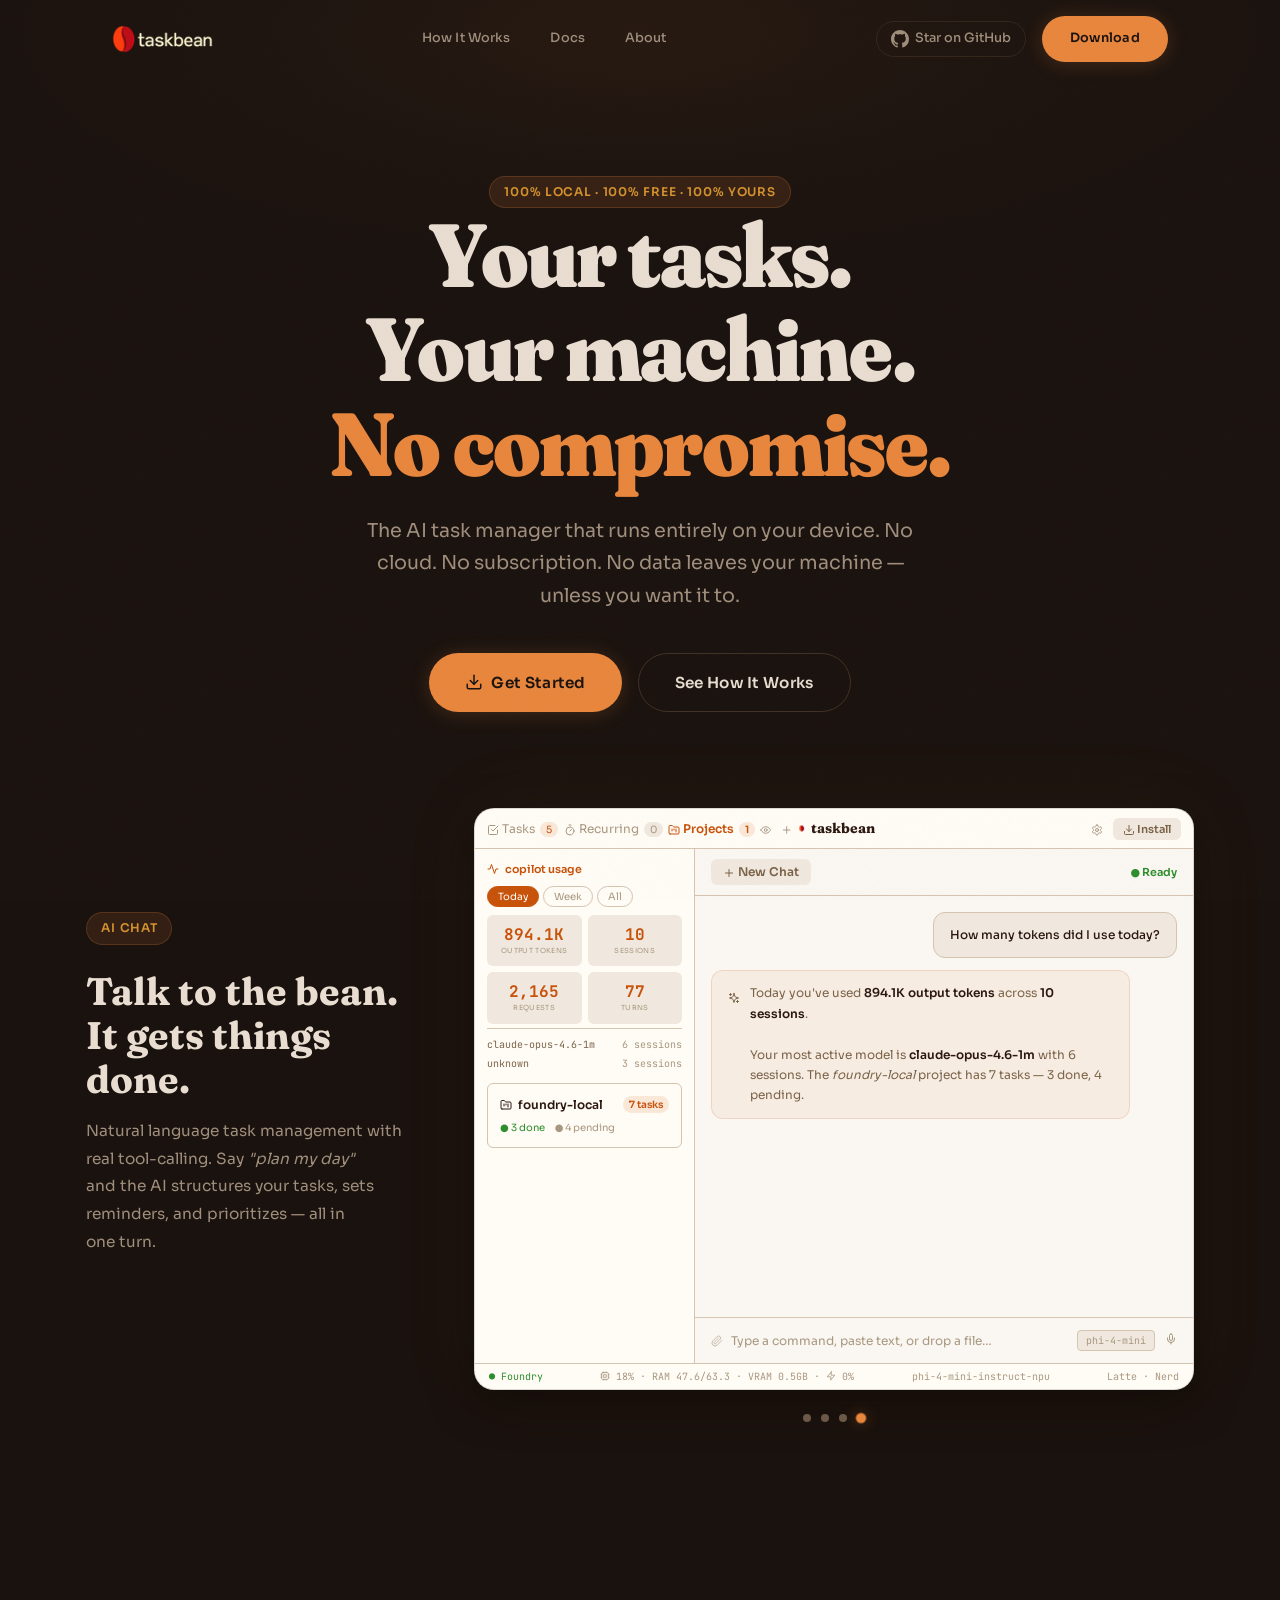
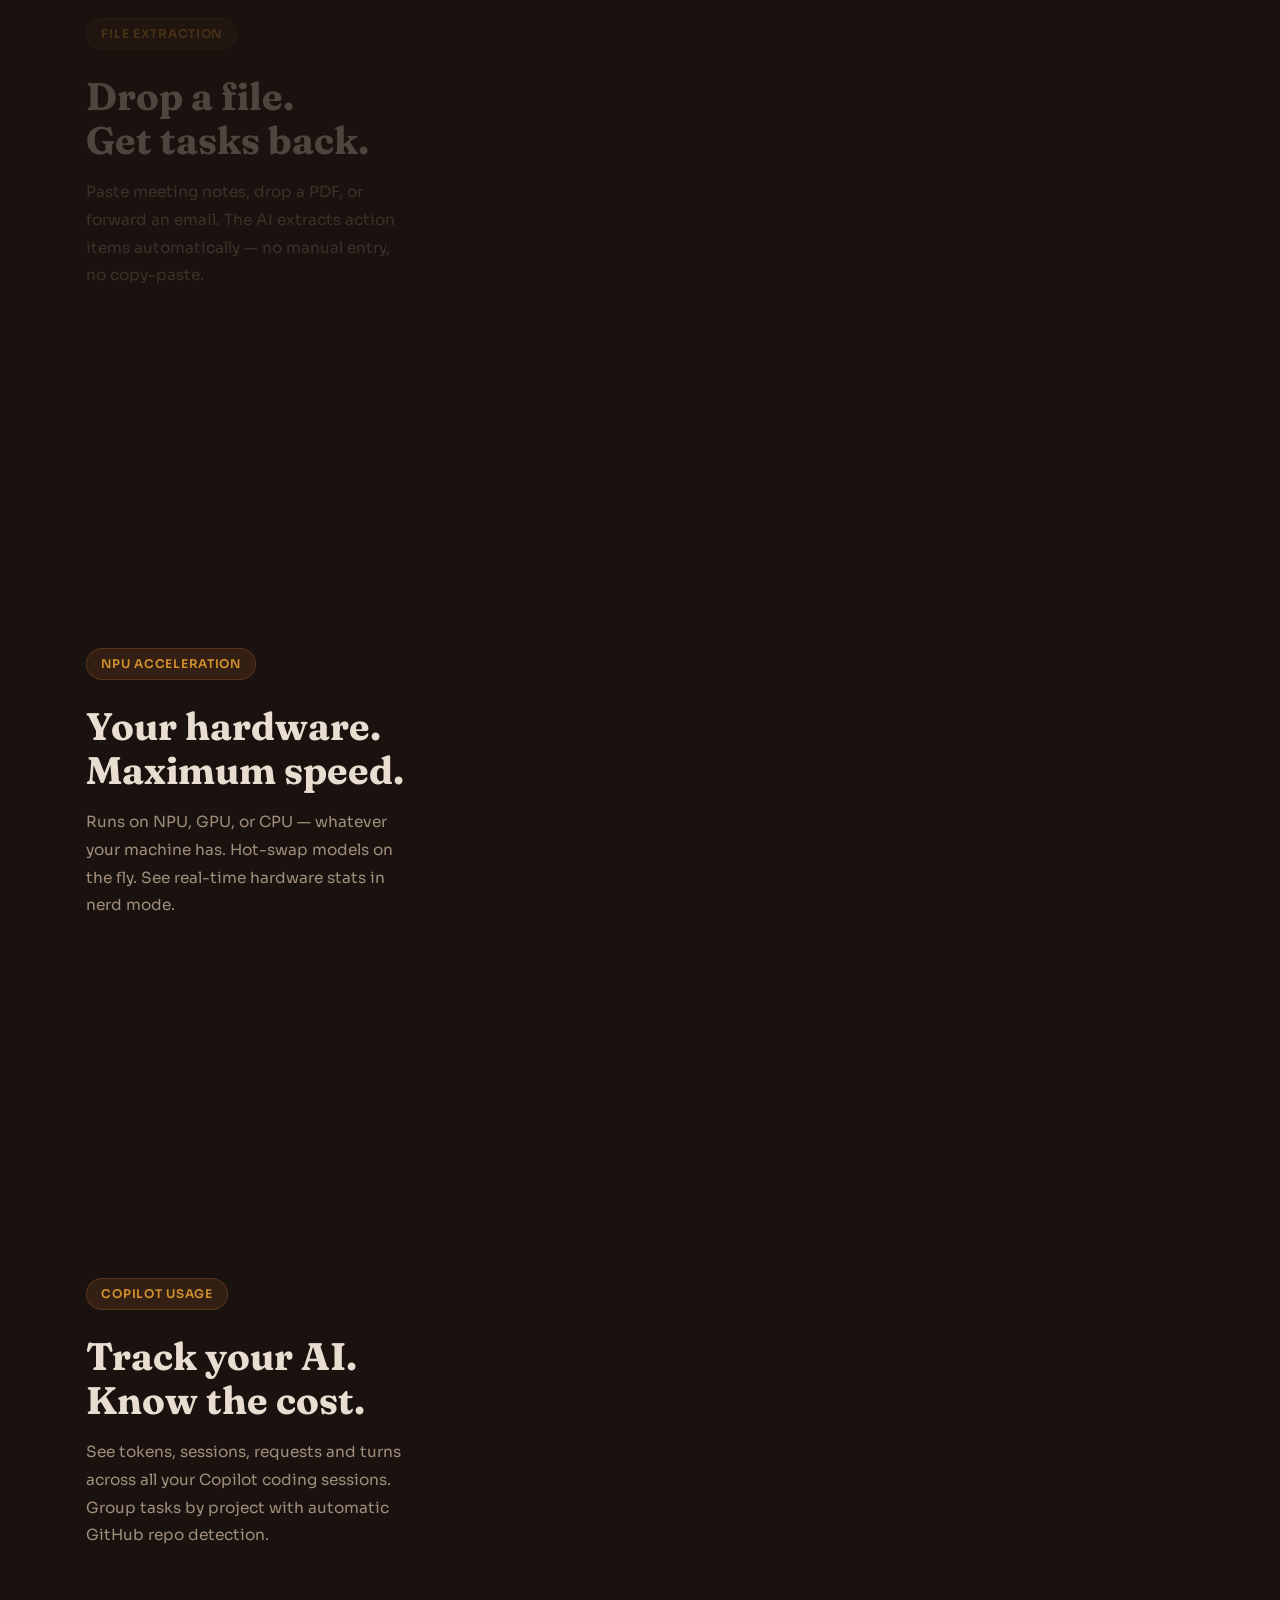
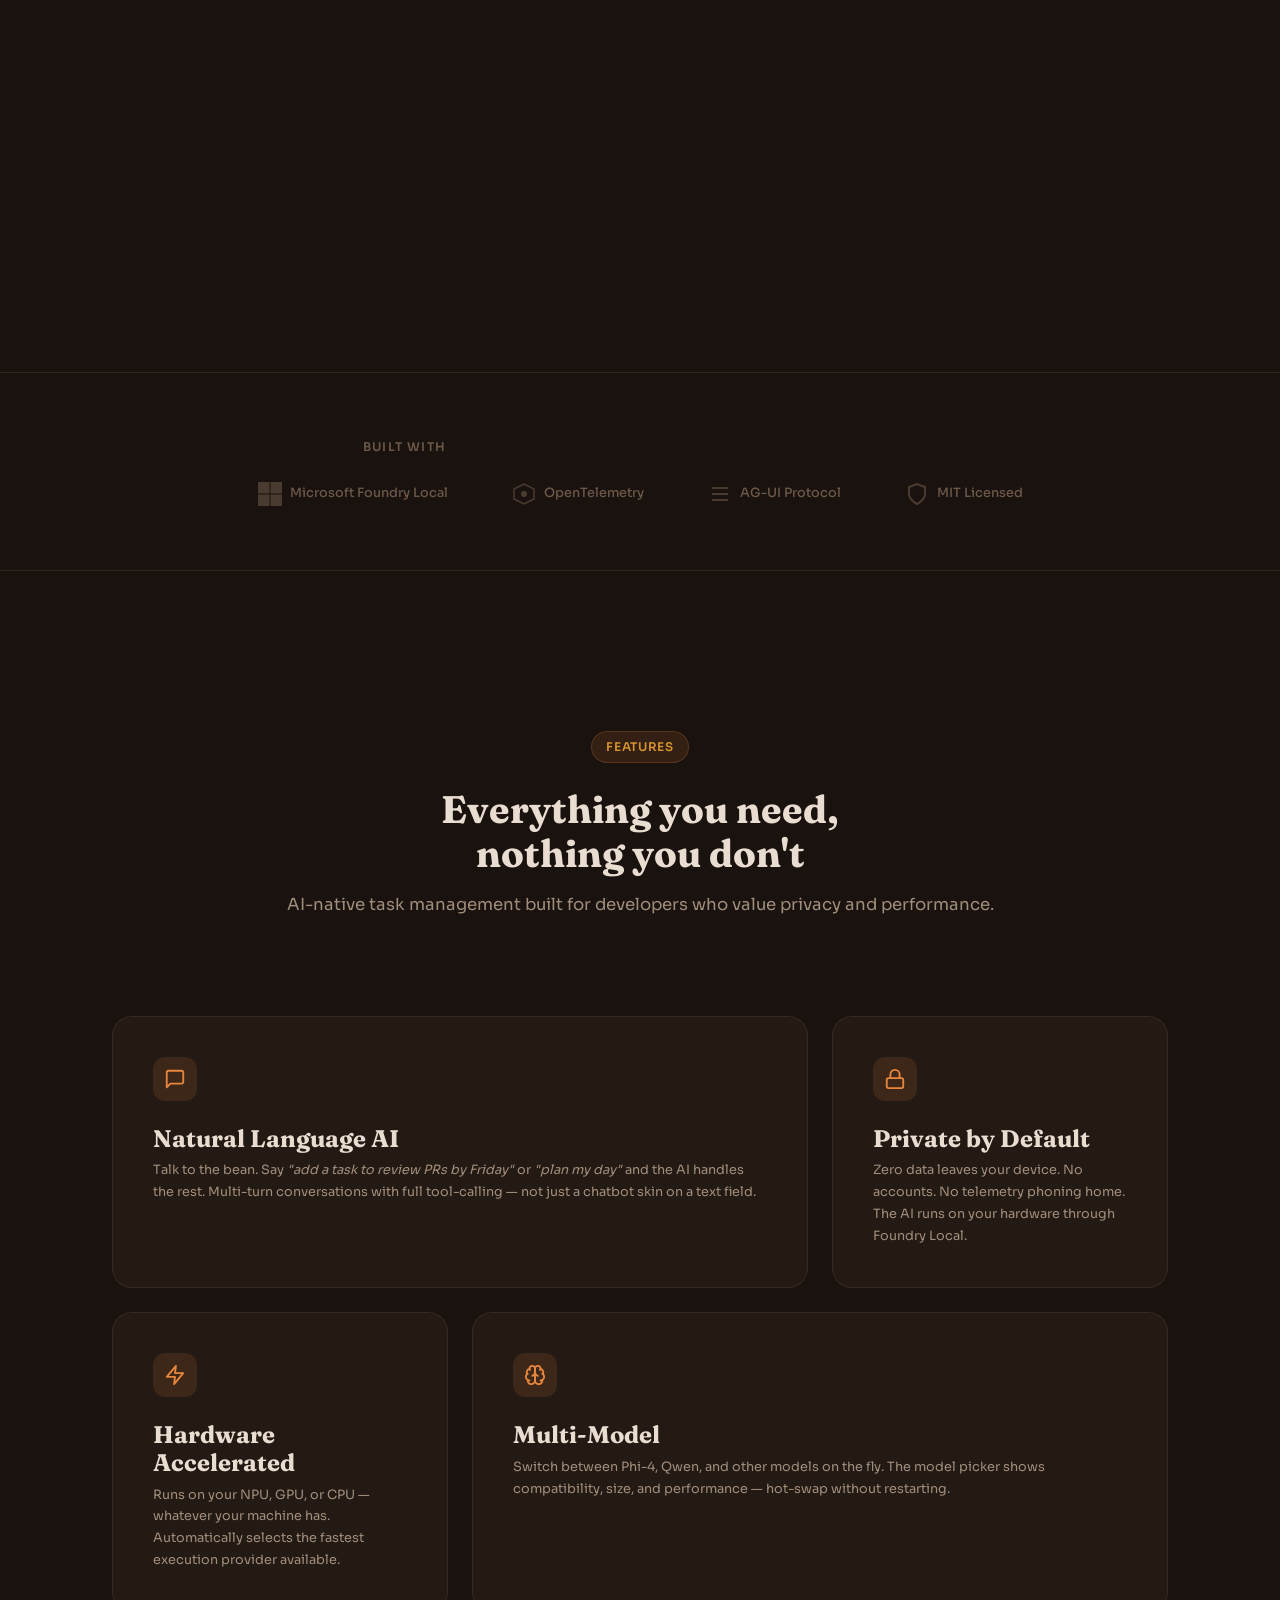
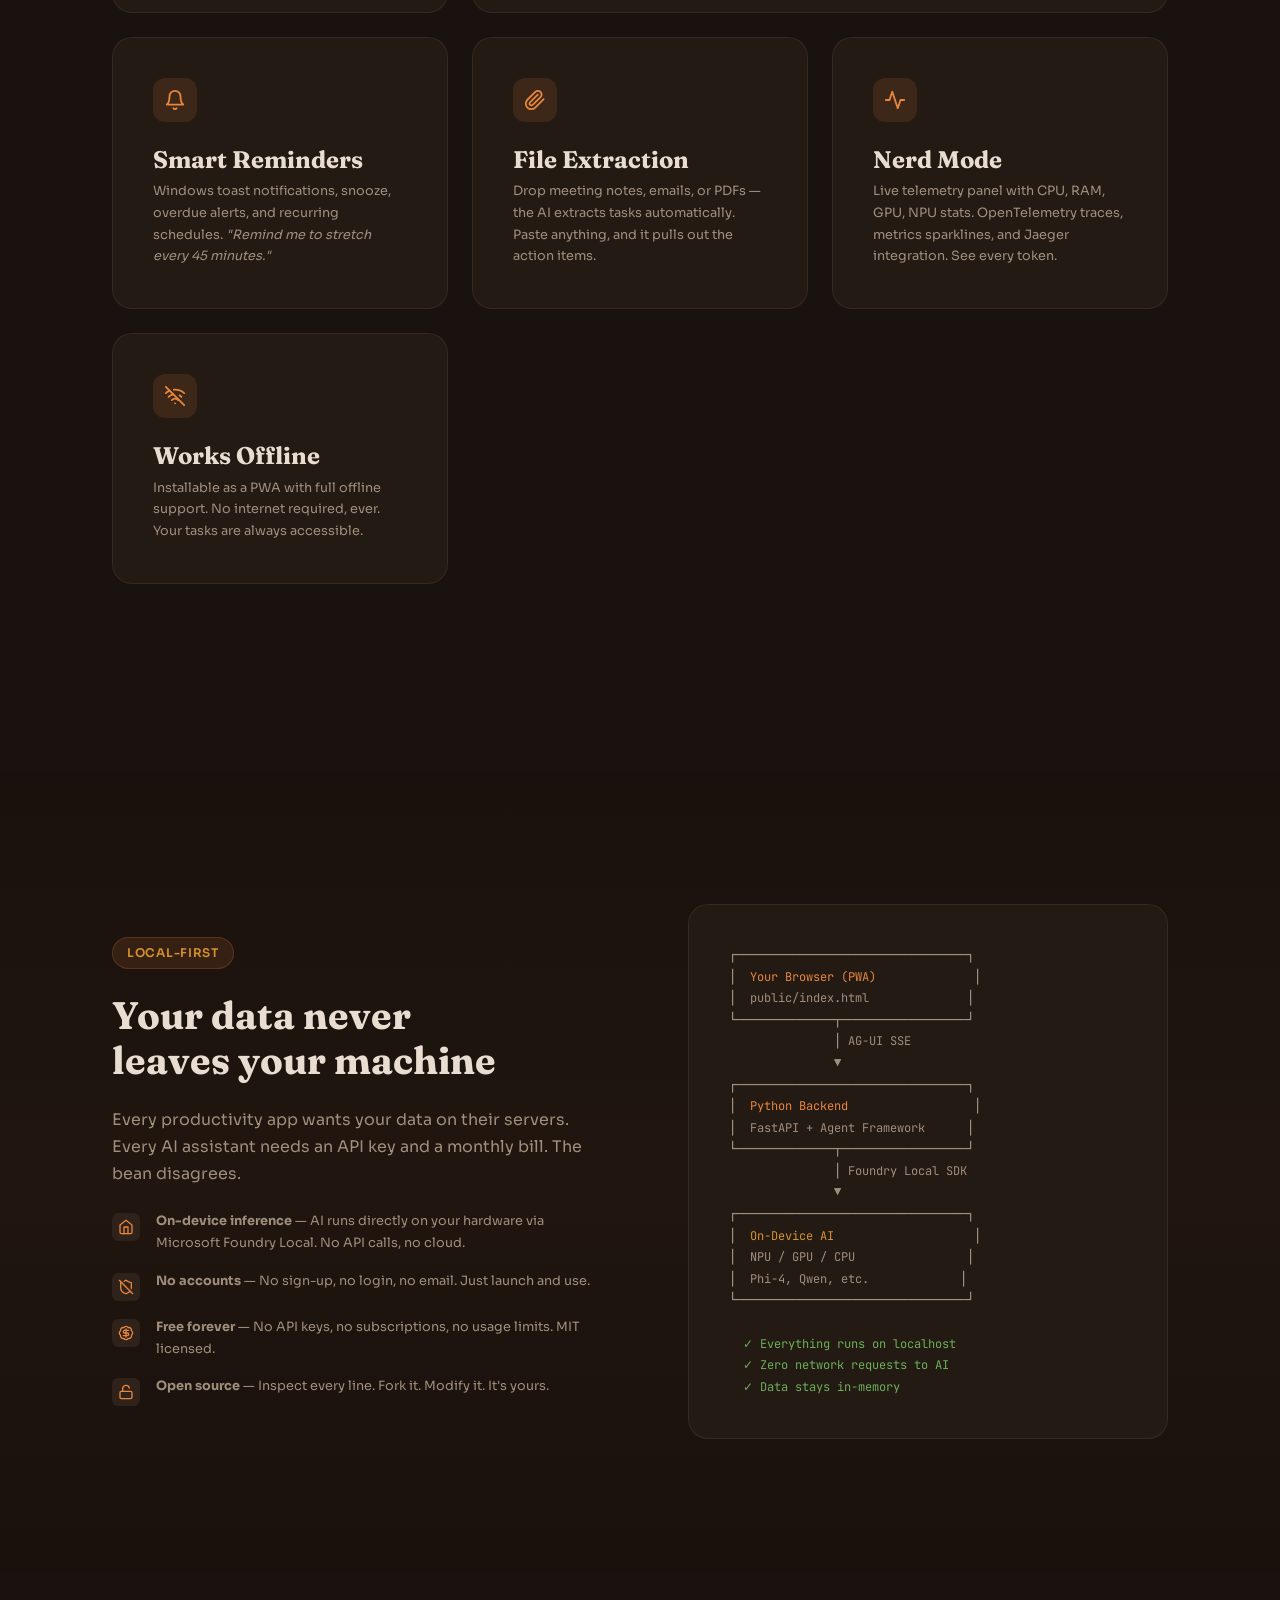
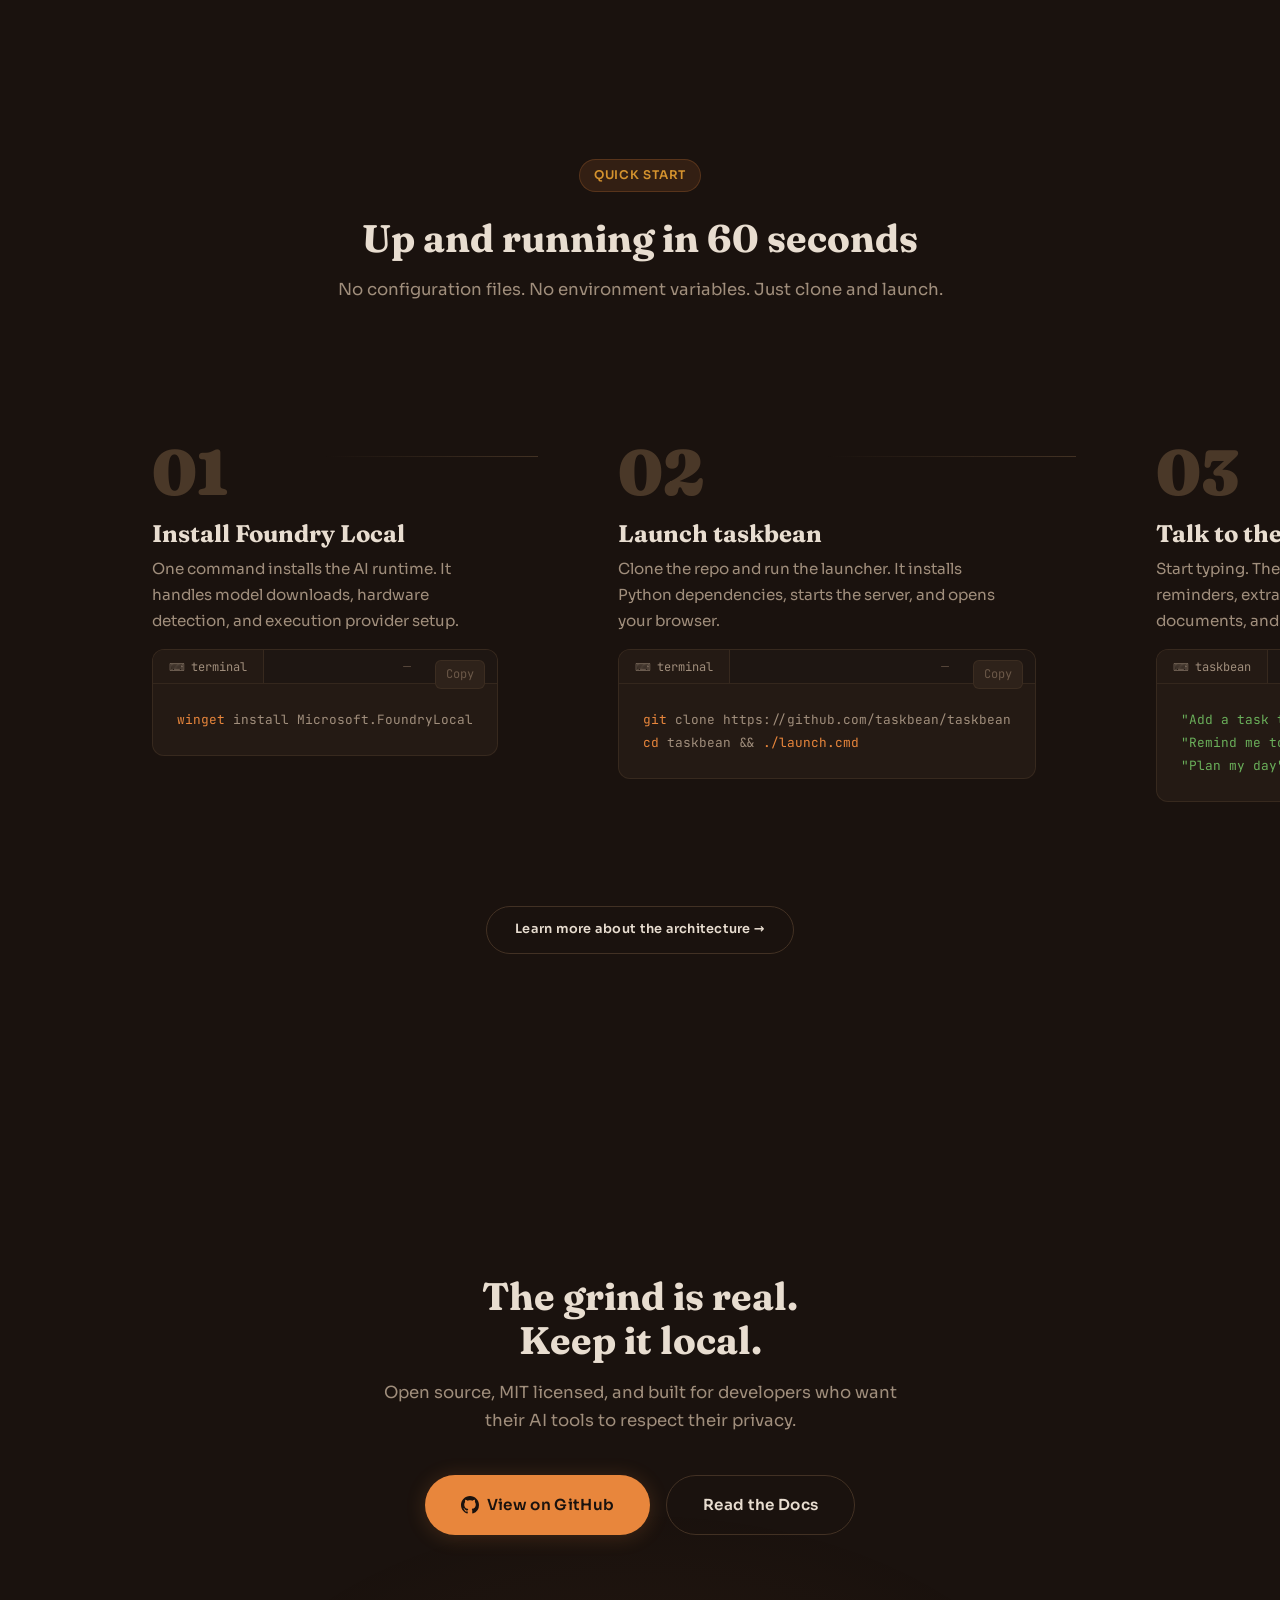
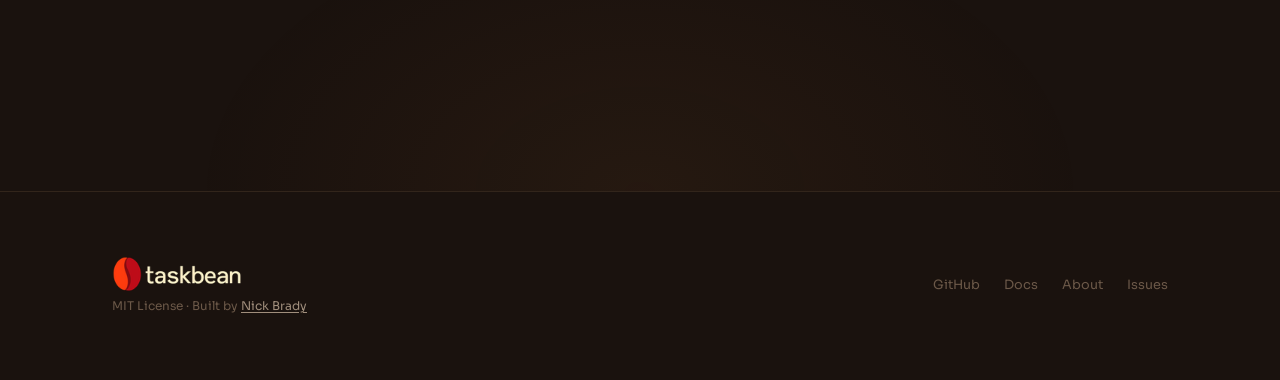
==== index.html @ 93f5cb75 "Unify docs.taskbean.ai brand with main site - Force dark mode with #1A120E background matching main " ====
<!DOCTYPE html>
<html lang="en">
<head>
  <meta charset="UTF-8">
  <meta name="viewport" content="width=device-width, initial-scale=1.0">
  <title>taskbean — The AI task manager that lives on your machine</title>
  <script defer src="https://cloud.umami.is/script.js" data-website-id="c82a8caa-5d07-47bd-8e62-52bf5947c08b"></script>
  <meta name="description" content="Privacy-first AI task manager powered by on-device inference. No cloud, no subscription, no data leaves your machine. Free and open source.">

  <!-- Open Graph -->
  <meta property="og:type" content="website">
  <meta property="og:title" content="taskbean — Your tasks. Your machine. No compromise.">
  <meta property="og:description" content="The AI task manager that runs entirely on your device. No cloud. No subscription. Free forever.">
  <meta property="og:url" content="https://taskbean.ai">
  <meta property="og:site_name" content="taskbean">

  <!-- Twitter -->
  <meta name="twitter:card" content="summary_large_image">
  <meta name="twitter:title" content="taskbean — AI task manager, 100% local">
  <meta name="twitter:description" content="No cloud. No subscription. No data leaves your machine.">

  <link rel="canonical" href="https://taskbean.ai">
  <link rel="icon" href="data:image/svg+xml,<svg xmlns='http://www.w3.org/2000/svg' viewBox='0 0 100 100'><text y='.9em' font-size='90'>☕</text></svg>">
  <link rel="stylesheet" href="css/style.css">
  <script src="vendor/lucide.min.js"></script>
</head>
<body>

  <!-- ═══ NAVIGATION ═══ -->
  <nav class="nav" role="navigation" aria-label="Main navigation">
    <div class="container nav__inner">
      <a href="index.html" class="nav__logo" aria-label="taskbean home">
        <img src="assets/wordmark-nav.png" alt="taskbean" class="nav__wordmark" width="115" height="32">
      </a>

      <button class="nav__toggle" aria-label="Toggle navigation" aria-expanded="false">
        <span></span><span></span><span></span>
      </button>

      <div class="nav__links">
        <a href="how-it-works.html" class="nav__link">How It Works</a>
        <a href="https://docs.taskbean.ai" class="nav__link">Docs</a>
        <a href="about.html" class="nav__link">About</a>
      </div>

      <div class="nav__actions">
        <a href="https://github.com/taskbean/taskbean" class="nav__github" target="_blank" rel="noopener">
          <svg viewBox="0 0 24 24" fill="currentColor"><path d="M12 0C5.37 0 0 5.37 0 12c0 5.31 3.435 9.795 8.205 11.385.6.105.825-.255.825-.57 0-.285-.015-1.23-.015-2.235-3.015.555-3.795-.735-4.035-1.41-.135-.345-.72-1.41-1.23-1.695-.42-.225-1.02-.78-.015-.795.945-.015 1.62.87 1.845 1.23 1.08 1.815 2.805 1.305 3.495.99.105-.78.42-1.305.765-1.605-2.67-.3-5.46-1.335-5.46-5.925 0-1.305.465-2.385 1.23-3.225-.12-.3-.54-1.53.12-3.18 0 0 1.005-.315 3.3 1.23.96-.27 1.98-.405 3-.405s2.04.135 3 .405c2.295-1.56 3.3-1.23 3.3-1.23.66 1.65.24 2.88.12 3.18.765.84 1.23 1.905 1.23 3.225 0 4.605-2.805 5.625-5.475 5.925.435.375.81 1.095.81 2.22 0 1.605-.015 2.895-.015 3.3 0 .315.225.69.825.57A12.02 12.02 0 0024 12c0-6.63-5.37-12-12-12z"/></svg>
          <span>Star on GitHub</span>
        </a>
        <a href="https://github.com/taskbean/taskbean#install" class="btn btn--primary">Download</a>
      </div>
    </div>
  </nav>

  <!-- ═══ HERO ═══ -->
  <section class="hero hero--short">
    <div class="container hero__content">
      <span class="badge">100% local · 100% free · 100% yours</span>
      <h1 class="hero__title">
        Your tasks.<br>Your machine.<br><em>No compromise.</em>
      </h1>
      <p class="hero__subtitle">
        The AI task manager that runs entirely on your device. No cloud. No subscription. 
        No data leaves your machine — unless you want it to.
      </p>
      <div class="hero__actions">
        <a href="https://github.com/taskbean/taskbean#install" class="btn btn--primary btn--large">
          <svg width="18" height="18" viewBox="0 0 24 24" fill="none" stroke="currentColor" stroke-width="2" stroke-linecap="round" stroke-linejoin="round"><path d="M21 15v4a2 2 0 0 1-2 2H5a2 2 0 0 1-2-2v-4"/><polyline points="7 10 12 15 17 10"/><line x1="12" y1="15" x2="12" y2="3"/></svg>
          Get Started
        </a>
        <a href="how-it-works.html" class="btn btn--ghost btn--large">See How It Works</a>
      </div>
    </div>
  </section>

  <!-- ═══ SHOWCASE — Scroll-Driven Animated Walkthrough ═══ -->
  <section class="showcase" aria-label="Product walkthrough">
    <div class="showcase__inner container container--wide">

      <!-- Left: scrolling text panels -->
      <div class="showcase__text">
        <div class="showcase__panel" data-scene="1">
          <div class="showcase__panel-content">
            <span class="badge">AI Chat</span>
            <h2>Talk to the bean.<br>It gets things done.</h2>
            <p>Natural language task management with real tool-calling. Say <em>"plan my day"</em> and the AI structures your tasks, sets reminders, and prioritizes — all in one turn.</p>
          </div>
        </div>
        <div class="showcase__panel" data-scene="2">
          <div class="showcase__panel-content">
            <span class="badge">File Extraction</span>
            <h2>Drop a file.<br>Get tasks back.</h2>
            <p>Paste meeting notes, drop a PDF, or forward an email. The AI extracts action items automatically — no manual entry, no copy-paste.</p>
          </div>
        </div>
        <div class="showcase__panel" data-scene="3">
          <div class="showcase__panel-content">
            <span class="badge">NPU Acceleration</span>
            <h2>Your hardware.<br>Maximum speed.</h2>
            <p>Runs on NPU, GPU, or CPU — whatever your machine has. Hot-swap models on the fly. See real-time hardware stats in nerd mode.</p>
          </div>
        </div>
        <div class="showcase__panel" data-scene="4">
          <div class="showcase__panel-content">
            <span class="badge">Copilot Usage</span>
            <h2>Track your AI.<br>Know the cost.</h2>
            <p>See tokens, sessions, requests and turns across all your Copilot coding sessions. Group tasks by project with automatic GitHub repo detection.</p>
          </div>
        </div>
      </div>

      <!-- Right: sticky mockup -->
      <div class="showcase__mockup">
        <div class="app-mockup app-mockup--latte">
          <!-- App header — matches real app: tabs left, logo center, actions right -->
          <div class="mockup-appbar">
            <div class="mockup-appbar__left">
              <span class="mockup-appbar__tab mockup-appbar__tab--active" data-tab="tasks"><i data-lucide="check-square" class="icon-sm"></i> Tasks <span class="mockup-count">5</span></span>
              <span class="mockup-appbar__tab" data-tab="recurring"><i data-lucide="timer" class="icon-sm"></i> Recurring <span class="mockup-count mockup-count--dim">0</span></span>
              <span class="mockup-appbar__tab" data-tab="projects"><i data-lucide="folder-kanban" class="icon-sm"></i> Projects <span class="mockup-count">1</span></span>
              <span class="mockup-appbar__tab"><i data-lucide="eye" class="icon-sm"></i></span>
              <span class="mockup-appbar__tab"><i data-lucide="plus" class="icon-sm"></i></span>
            </div>
            <div class="mockup-appbar__center">
              <img src="assets/bean-48.png" alt="" width="12" height="22">
              <span class="mockup-appbar__brand">taskbean</span>
            </div>
            <div class="mockup-appbar__right">
              <span class="mockup-appbar__icon"><i data-lucide="settings" class="icon-sm"></i></span>
              <span class="mockup-appbar__install"><i data-lucide="download" class="icon-sm"></i> Install</span>
            </div>
          </div>

          <!-- Scene container — scenes cross-fade -->
          <div class="mockup-scenes">

            <!-- ╌╌╌ SCENE 1: AI Chat ╌╌╌ -->
            <div class="mockup-scene scene-active" data-scene="1">
              <div class="mockup-body">
                <div class="mockup-sidebar">
                  <div class="mockup-task mockup-task--complete scene-el" data-delay="1400">
                    <span class="mockup-check mockup-check--done">✓</span>
                    <div><div class="mockup-task__title mockup-task__title--done">Review Q2 roadmap</div><div class="mockup-task__meta"><span class="meta-date"><i data-lucide="calendar" class="icon-sm"></i> Today</span> · <span class="meta-src meta-src--cmd"><i data-lucide="message-square" class="icon-sm"></i> command</span></div></div>
                  </div>
                  <div class="mockup-task scene-el" data-delay="800">
                    <span class="mockup-check"></span>
                    <div><div class="mockup-task__title">Update API docs</div><div class="mockup-task__meta"><span class="meta-date"><i data-lucide="calendar" class="icon-sm"></i> Tomorrow</span> · <span class="meta-src meta-src--agent"><i data-lucide="bot" class="icon-sm"></i> agent</span></div></div>
                  </div>
                  <div class="mockup-task scene-el" data-delay="900">
                    <span class="mockup-check"></span>
                    <div><div class="mockup-task__title">Fix auth middleware</div><div class="mockup-task__meta"><span class="meta-date"><i data-lucide="calendar" class="icon-sm"></i> Friday</span> · <span class="meta-src meta-src--ext"><i data-lucide="brain" class="icon-sm"></i> extracted</span></div></div>
                  </div>
                  <div class="mockup-task scene-el" data-delay="1000">
                    <span class="mockup-check"></span>
                    <div><div class="mockup-task__title">Deploy staging build</div><div class="mockup-task__meta"><span class="meta-date"><i data-lucide="calendar" class="icon-sm"></i> Fri 17:00</span> · <span class="meta-src meta-src--cmd"><i data-lucide="message-square" class="icon-sm"></i> command</span></div></div>
                  </div>
                  <div class="mockup-task scene-el" data-delay="1100">
                    <span class="mockup-check"></span>
                    <div><div class="mockup-task__title">Write release notes</div><div class="mockup-task__meta"><span class="meta-date"><i data-lucide="calendar" class="icon-sm"></i> Next Mon</span> · <span class="meta-src meta-src--agent"><i data-lucide="bot" class="icon-sm"></i> agent</span></div></div>
                  </div>
                </div>
                <div class="mockup-chat">
                  <div class="mockup-chat__header">
                    <span class="mockup-chat__new">+ New Chat</span>
                    <span class="mockup-chat__status">● Ready</span>
                  </div>
                  <div class="mockup-chat__messages">
                    <div class="mockup-msg mockup-msg--user scene-el" data-delay="200">
                      Plan my day — I have a standup at 10 and a deploy at 5
                    </div>
                    <div class="mockup-msg mockup-msg--ai scene-el" data-delay="600">
                      <span class="mockup-msg__icon"><i data-lucide="sparkles" class="icon-sm"></i></span>
                      <div class="typewriter">
                        Here's your plan for today:<br><br>
                        <strong>Morning</strong><br>
                        ☐ Review Q2 roadmap <span class="mockup-tag">before standup</span><br>
                        ☐ Fix auth middleware <span class="mockup-tag">high priority</span><br><br>
                        <strong>Afternoon</strong><br>
                        ☐ Update API docs<br>
                        ☐ Deploy staging build <span class="mockup-tag">5:00 PM</span><br><br>
                        I've set a reminder for the deploy at 4:45 PM. ☕
                      </div>
                    </div>
                    <div class="mockup-tool-call scene-el" data-delay="1200">
                      <span><i data-lucide="wrench" class="icon-sm"></i></span> set_reminder("Deploy staging build", "4:45 PM") → <span class="tool-ok">✓ done</span>
                    </div>
                  </div>
                  <div class="mockup-chat__input">
                    <span class="mockup-chat__input-clip"><i data-lucide="paperclip" class="icon-sm"></i></span>
                    <span>Type a command, paste text, or drop a file…</span>
                    <div class="mockup-chat__input-actions"><span class="mockup-model-badge">phi-4-mini</span><span><i data-lucide="mic" class="icon-sm"></i></span></div>
                  </div>
                </div>
              </div>
              <div class="mockup-statusbar">
                <span class="status-foundry">● Foundry</span>
                <span><i data-lucide="cpu" class="icon-sm"></i> 12% · RAM 38.2/63.3 · VRAM 0.5GB · <i data-lucide="zap" class="icon-sm"></i> 0%</span>
                <span>phi-4-mini-instruct-npu</span>
                <span>Latte · Nerd</span>
              </div>
            </div>

            <!-- ╌╌╌ SCENE 2: File Extraction ╌╌╌ -->
            <div class="mockup-scene" data-scene="2">
              <div class="mockup-body">
                <div class="mockup-sidebar">
                  <div class="mockup-task">
                    <span class="mockup-check"></span>
                    <div><div class="mockup-task__title">Fix auth middleware</div><div class="mockup-task__meta"><span class="meta-date"><i data-lucide="calendar" class="icon-sm"></i> Friday</span> · <span class="meta-src meta-src--cmd"><i data-lucide="message-square" class="icon-sm"></i> command</span></div></div>
                  </div>
                  <div class="mockup-task">
                    <span class="mockup-check"></span>
                    <div><div class="mockup-task__title">Deploy staging build</div><div class="mockup-task__meta"><span class="meta-date"><i data-lucide="calendar" class="icon-sm"></i> Friday</span> · <span class="meta-src meta-src--cmd"><i data-lucide="message-square" class="icon-sm"></i> command</span></div></div>
                  </div>
                  <div class="mockup-task mockup-task--new scene-el" data-delay="1200">
                    <span class="mockup-check"></span>
                    <div><div class="mockup-task__title">Draft launch blog post</div><div class="mockup-task__meta"><span class="meta-date"><i data-lucide="calendar" class="icon-sm"></i> Next Tue</span> · <span class="meta-src meta-src--ext"><i data-lucide="brain" class="icon-sm"></i> extracted</span></div></div>
                  </div>
                  <div class="mockup-task mockup-task--new scene-el" data-delay="1400">
                    <span class="mockup-check"></span>
                    <div><div class="mockup-task__title">Update onboarding docs</div><div class="mockup-task__meta"><span class="meta-date"><i data-lucide="calendar" class="icon-sm"></i> Next Wed</span> · <span class="meta-src meta-src--ext"><i data-lucide="brain" class="icon-sm"></i> extracted</span></div></div>
                  </div>
                  <div class="mockup-task mockup-task--new scene-el" data-delay="1600">
                    <span class="mockup-check"></span>
                    <div><div class="mockup-task__title">Schedule design review</div><div class="mockup-task__meta"><span class="meta-date"><i data-lucide="calendar" class="icon-sm"></i> Next Thu</span> · <span class="meta-src meta-src--ext"><i data-lucide="brain" class="icon-sm"></i> extracted</span></div></div>
                  </div>
                  <div class="mockup-task mockup-task--new scene-el" data-delay="1800">
                    <span class="mockup-check"></span>
                    <div><div class="mockup-task__title">Send stakeholder update</div><div class="mockup-task__meta"><span class="meta-date"><i data-lucide="calendar" class="icon-sm"></i> Next Fri</span> · <span class="meta-src meta-src--ext"><i data-lucide="brain" class="icon-sm"></i> extracted</span></div></div>
                  </div>
                </div>
                <div class="mockup-chat">
                  <div class="mockup-chat__header">
                    <span class="mockup-chat__new">+ New Chat</span>
                    <span class="mockup-chat__status">● Ready</span>
                  </div>
                  <div class="mockup-chat__messages">
                    <div class="mockup-file-card scene-el" data-delay="200">
                      <div class="mockup-file-card__icon"><i data-lucide="file-text"></i></div>
                      <div class="mockup-file-card__info">
                        <div class="mockup-file-card__name">Q2-planning-notes.pdf</div>
                        <div class="mockup-file-card__size">2.3 MB</div>
                      </div>
                      <div class="mockup-file-card__status">Uploaded</div>
                    </div>
                    <div class="mockup-msg mockup-msg--user scene-el" data-delay="400">
                      What are the action items in this document?
                    </div>
                    <div class="mockup-progress scene-el" data-delay="600">
                      <div class="mockup-progress__label">Extracting tasks…</div>
                      <div class="mockup-progress__bar"><div class="mockup-progress__fill"></div></div>
                    </div>
                    <div class="mockup-msg mockup-msg--ai scene-el" data-delay="1000">
                      <span class="mockup-msg__icon"><i data-lucide="sparkles" class="icon-sm"></i></span>
                      <div>
                        I found <strong>4 action items</strong> in your planning notes:<br><br>
                        ✅ Draft launch blog post <span class="mockup-tag">Tue</span><br>
                        ✅ Update onboarding docs <span class="mockup-tag">Wed</span><br>
                        ✅ Schedule design review <span class="mockup-tag">Thu</span><br>
                        ✅ Send stakeholder update <span class="mockup-tag">Fri</span><br><br>
                        All four have been added to your task list. ☕
                      </div>
                    </div>
                  </div>
                  <div class="mockup-chat__input">
                    <span class="mockup-chat__input-clip"><i data-lucide="paperclip" class="icon-sm"></i></span>
                    <span>Type a command, paste text, or drop a file…</span>
                    <div class="mockup-chat__input-actions"><span class="mockup-model-badge">phi-4-mini</span><span><i data-lucide="mic" class="icon-sm"></i></span></div>
                  </div>
                </div>
              </div>
              <div class="mockup-statusbar">
                <span class="status-foundry">● Foundry</span>
                <span><i data-lucide="cpu" class="icon-sm"></i> 18% · RAM 41.7/63.3 · VRAM 0.5GB · <i data-lucide="zap" class="icon-sm"></i> 0%</span>
                <span>phi-4-mini-instruct-npu</span>
                <span>Latte · Nerd</span>
              </div>
            </div>

            <!-- ╌╌╌ SCENE 3: NPU Acceleration ╌╌╌ -->
            <div class="mockup-scene" data-scene="3">
              <div class="mockup-body mockup-body--npu">
                <!-- Model picker overlay -->
                <div class="mockup-picker scene-el" data-delay="200">
                  <div class="mockup-picker__header">
                    <span class="mockup-picker__title"><i data-lucide="cpu" class="icon-sm"></i> Select AI Model</span>
                    <div class="mockup-picker__filters">
                      <span class="mockup-filter-chip"><i data-lucide="wrench" class="icon-sm"></i> Tools</span>
                      <span class="mockup-filter-chip"><i data-lucide="cpu" class="icon-sm"></i> Compatible</span>
                    </div>
                    <span class="mockup-picker__close"><i data-lucide="x" class="icon-sm"></i></span>
                  </div>
                  <div class="mockup-picker__model mockup-picker__model--active scene-el" data-delay="400">
                    <div class="mockup-picker__badge mockup-picker__badge--npu">NPU</div>
                    <div>
                      <div class="mockup-picker__name">Phi-4 Mini Instruct</div>
                      <div class="mockup-picker__detail">3.8B params · 2.4 GB · Quantized INT4</div>
                    </div>
                    <span class="mockup-picker__status mockup-picker__status--active">✓ Active</span>
                  </div>
                  <div class="mockup-picker__model scene-el" data-delay="550">
                    <div class="mockup-picker__badge mockup-picker__badge--gpu">GPU</div>
                    <div>
                      <div class="mockup-picker__name">Phi-4 Mini Instruct</div>
                      <div class="mockup-picker__detail">3.8B params · 2.6 GB · ONNX FP16</div>
                    </div>
                    <span class="mockup-picker__status">Available</span>
                  </div>
                  <div class="mockup-picker__model scene-el" data-delay="700">
                    <div class="mockup-picker__badge mockup-picker__badge--cpu">CPU</div>
                    <div>
                      <div class="mockup-picker__name">Qwen 2.5 Coder</div>
                      <div class="mockup-picker__detail">1.5B params · 1.6 GB · Quantized INT4</div>
                    </div>
                    <span class="mockup-picker__status">Available</span>
                  </div>
                  <div class="mockup-picker__model scene-el" data-delay="850">
                    <div class="mockup-picker__badge mockup-picker__badge--gpu">GPU</div>
                    <div>
                      <div class="mockup-picker__name">Phi-4 Multimodal</div>
                      <div class="mockup-picker__detail">5.6B params · 3.1 GB · ONNX FP16</div>
                    </div>
                    <span class="mockup-picker__dl"><i data-lucide="download" class="icon-sm"></i> Download</span>
                  </div>
                </div>

                <!-- Hardware stats panel -->
                <div class="mockup-hw">
                  <div class="mockup-hw__title scene-el" data-delay="200"><i data-lucide="sparkles" class="icon-sm"></i> Hardware Stats</div>
                  <div class="mockup-hw__stat scene-el" data-delay="400">
                    <div class="mockup-hw__label">CPU</div>
                    <div class="mockup-hw__bar"><div class="mockup-hw__fill" style="--fill-to: 14%"></div></div>
                    <div class="mockup-hw__val">14%</div>
                  </div>
                  <div class="mockup-hw__stat scene-el" data-delay="550">
                    <div class="mockup-hw__label">RAM</div>
                    <div class="mockup-hw__bar"><div class="mockup-hw__fill" style="--fill-to: 60%"></div></div>
                    <div class="mockup-hw__val">38/64 GB</div>
                  </div>
                  <div class="mockup-hw__stat scene-el" data-delay="700">
                    <div class="mockup-hw__label">GPU</div>
                    <div class="mockup-hw__bar"><div class="mockup-hw__fill" style="--fill-to: 3%"></div></div>
                    <div class="mockup-hw__val">3%</div>
                  </div>
                  <div class="mockup-hw__stat mockup-hw__stat--npu scene-el" data-delay="850">
                    <div class="mockup-hw__label">NPU</div>
                    <div class="mockup-hw__bar mockup-hw__bar--npu"><div class="mockup-hw__fill mockup-hw__fill--npu" style="--fill-to: 87%"></div></div>
                    <div class="mockup-hw__val mockup-hw__val--npu">87%</div>
                  </div>
                  <div class="mockup-hw__stat scene-el" data-delay="1000">
                    <div class="mockup-hw__label">Model</div>
                    <div class="mockup-hw__model-name">phi-4-mini-instruct</div>
                  </div>
                  <div class="mockup-hw__stat scene-el" data-delay="1100">
                    <div class="mockup-hw__label">VRAM</div>
                    <div class="mockup-hw__bar"><div class="mockup-hw__fill" style="--fill-to: 8%"></div></div>
                    <div class="mockup-hw__val">0.5 GB</div>
                  </div>
                  <div class="mockup-hw__inference scene-el" data-delay="1200">
                    <span>⚡ Inference: <strong class="inference-speed">24.3 tok/s</strong></span>
                    <span>Latency: <strong class="inference-latency">41ms</strong></span>
                  </div>
                </div>
              </div>
              <div class="mockup-statusbar mockup-statusbar--glow">
                <span class="status-foundry">● Foundry</span>
                <span><i data-lucide="cpu" class="icon-sm"></i> 14% · RAM 38.2/63.3 · VRAM 0.5GB · <i data-lucide="zap" class="icon-sm"></i> 87%</span>
                <span>phi-4-mini-instruct-npu</span>
                <span>Latte · Nerd</span>
              </div>
            </div>

            <!-- ╌╌╌ SCENE 4: Copilot Usage ╌╌╌ -->
            <div class="mockup-scene" data-scene="4">
              <div class="mockup-body">
                <div class="mockup-sidebar mockup-sidebar--projects">
                  <!-- Copilot usage section -->
                  <div class="mockup-usage scene-el" data-delay="200">
                    <div class="mockup-usage__header"><i data-lucide="activity" class="icon-sm"></i> copilot usage</div>
                    <div class="mockup-usage__filters">
                      <span class="mockup-chip mockup-chip--active">Today</span>
                      <span class="mockup-chip">Week</span>
                      <span class="mockup-chip">All</span>
                    </div>
                    <div class="mockup-usage__grid scene-el" data-delay="400">
                      <div class="mockup-stat">
                        <div class="mockup-stat__val">894.1K</div>
                        <div class="mockup-stat__label">OUTPUT TOKENS</div>
                      </div>
                      <div class="mockup-stat">
                        <div class="mockup-stat__val">10</div>
                        <div class="mockup-stat__label">SESSIONS</div>
                      </div>
                      <div class="mockup-stat">
                        <div class="mockup-stat__val">2,165</div>
                        <div class="mockup-stat__label">REQUESTS</div>
                      </div>
                      <div class="mockup-stat">
                        <div class="mockup-stat__val">77</div>
                        <div class="mockup-stat__label">TURNS</div>
                      </div>
                    </div>
                    <div class="mockup-usage__models scene-el" data-delay="600">
                      <div class="mockup-model-row">
                        <span class="mockup-model-row__name">claude-opus-4.6-1m</span>
                        <span class="mockup-model-row__count">6 sessions</span>
                      </div>
                      <div class="mockup-model-row">
                        <span class="mockup-model-row__name">unknown</span>
                        <span class="mockup-model-row__count">3 sessions</span>
                      </div>
                    </div>
                  </div>
                  <!-- Project card -->
                  <div class="mockup-project-card scene-el" data-delay="800">
                    <div class="mockup-project-card__header">
                      <i data-lucide="folder-kanban" class="icon-sm"></i>
                      <span class="mockup-project-card__name">foundry-local</span>
                      <span class="mockup-count">7 tasks</span>
                    </div>
                    <div class="mockup-project-card__status">
                      <span class="mockup-project-card__done">● 3 done</span>
                      <span class="mockup-project-card__pending">● 4 pending</span>
                    </div>
                  </div>
                </div>
                <div class="mockup-chat">
                  <div class="mockup-chat__header">
                    <span class="mockup-chat__new"><i data-lucide="plus" class="icon-sm"></i> New Chat</span>
                    <span class="mockup-chat__status">● Ready</span>
                  </div>
                  <div class="mockup-chat__messages">
                    <div class="mockup-msg mockup-msg--user scene-el" data-delay="300">
                      How many tokens did I use today?
                    </div>
                    <div class="mockup-msg mockup-msg--ai scene-el" data-delay="700">
                      <span class="mockup-msg__icon"><i data-lucide="sparkles" class="icon-sm"></i></span>
                      <div>
                        Today you've used <strong>894.1K output tokens</strong> across <strong>10 sessions</strong>.<br><br>
                        Your most active model is <strong>claude-opus-4.6-1m</strong> with 6 sessions. The <em>foundry-local</em> project has 7 tasks — 3 done, 4 pending.
                      </div>
                    </div>
                  </div>
                  <div class="mockup-chat__input">
                    <span class="mockup-chat__input-clip"><i data-lucide="paperclip" class="icon-sm"></i></span>
                    <span>Type a command, paste text, or drop a file…</span>
                    <div class="mockup-chat__input-actions"><span class="mockup-model-badge">phi-4-mini</span><span><i data-lucide="mic" class="icon-sm"></i></span></div>
                  </div>
                </div>
              </div>
              <div class="mockup-statusbar">
                <span class="status-foundry">● Foundry</span>
                <span><i data-lucide="cpu" class="icon-sm"></i> 18% · RAM 47.6/63.3 · VRAM 0.5GB · <i data-lucide="zap" class="icon-sm"></i> 0%</span>
                <span>phi-4-mini-instruct-npu</span>
                <span>Latte · Nerd</span>
              </div>
            </div>

          </div><!-- /mockup-scenes -->
        </div><!-- /app-mockup -->

        <!-- Progress dots -->
        <div class="showcase__dots" role="tablist" aria-label="Walkthrough scenes">
          <button class="showcase__dot dot-active" data-scene="1" role="tab" aria-selected="true" aria-label="Scene 1: AI Chat"></button>
          <button class="showcase__dot" data-scene="2" role="tab" aria-selected="false" aria-label="Scene 2: File Extraction"></button>
          <button class="showcase__dot" data-scene="3" role="tab" aria-selected="false" aria-label="Scene 3: NPU Acceleration"></button>
          <button class="showcase__dot" data-scene="4" role="tab" aria-selected="false" aria-label="Scene 4: Copilot Usage"></button>
        </div>
      </div>

    </div>
  </section>

  <!-- ═══ TRUST BAR ═══ -->
  <section class="trust">
    <div class="container">
      <p class="trust__label">Built with</p>
      <div class="trust__logos">
        <a href="https://github.com/microsoft/foundry-local" class="trust__item" target="_blank" rel="noopener">
          <svg viewBox="0 0 24 24" fill="currentColor"><path d="M0 0h11.5v11.5H0V0zm12.5 0H24v11.5H12.5V0zM0 12.5h11.5V24H0V12.5zm12.5 0H24V24H12.5V12.5z"/></svg>
          Microsoft Foundry Local
        </a>
        <a href="https://opentelemetry.io" class="trust__item" target="_blank" rel="noopener">
          <svg viewBox="0 0 24 24" fill="currentColor"><circle cx="12" cy="12" r="3"/><path d="M12 2L2 7v10l10 5 10-5V7L12 2z" fill="none" stroke="currentColor" stroke-width="1.5"/></svg>
          OpenTelemetry
        </a>
        <a href="https://github.com/ag-ui-protocol/ag-ui" class="trust__item" target="_blank" rel="noopener">
          <svg viewBox="0 0 24 24" fill="none" stroke="currentColor" stroke-width="2"><path d="M4 12h16M4 6h16M4 18h16"/></svg>
          AG-UI Protocol
        </a>
        <span class="trust__item">
          <svg viewBox="0 0 24 24" fill="none" stroke="currentColor" stroke-width="2"><path d="M12 22s8-4 8-10V5l-8-3-8 3v7c0 6 8 10 8 10z"/></svg>
          MIT Licensed
        </span>
      </div>
    </div>
  </section>

  <!-- ═══ FEATURES ═══ -->
  <section class="features" id="features">
    <div class="container">
      <div class="section-header reveal">
        <span class="badge mb-lg">Features</span>
        <h2>Everything you need,<br>nothing you don't</h2>
        <p>AI-native task management built for developers who value privacy and performance.</p>
      </div>

      <div class="bento stagger">
        <div class="bento__card bento__card--wide reveal">
          <div class="bento__icon"><i data-lucide="message-square"></i></div>
          <h3>Natural Language AI</h3>
          <p>Talk to the bean. Say <em>"add a task to review PRs by Friday"</em> or <em>"plan my day"</em> and the AI handles the rest. Multi-turn conversations with full tool-calling — not just a chatbot skin on a text field.</p>
        </div>

        <div class="bento__card reveal">
          <div class="bento__icon"><i data-lucide="lock"></i></div>
          <h3>Private by Default</h3>
          <p>Zero data leaves your device. No accounts. No telemetry phoning home. The AI runs on your hardware through Foundry Local.</p>
        </div>

        <div class="bento__card reveal">
          <div class="bento__icon"><i data-lucide="zap"></i></div>
          <h3>Hardware Accelerated</h3>
          <p>Runs on your NPU, GPU, or CPU — whatever your machine has. Automatically selects the fastest execution provider available.</p>
        </div>

        <div class="bento__card bento__card--wide reveal">
          <div class="bento__icon"><i data-lucide="brain"></i></div>
          <h3>Multi-Model</h3>
          <p>Switch between Phi-4, Qwen, and other models on the fly. The model picker shows compatibility, size, and performance — hot-swap without restarting.</p>
        </div>

        <div class="bento__card reveal">
          <div class="bento__icon"><i data-lucide="bell"></i></div>
          <h3>Smart Reminders</h3>
          <p>Windows toast notifications, snooze, overdue alerts, and recurring schedules. <em>"Remind me to stretch every 45 minutes."</em></p>
        </div>

        <div class="bento__card reveal">
          <div class="bento__icon"><i data-lucide="paperclip"></i></div>
          <h3>File Extraction</h3>
          <p>Drop meeting notes, emails, or PDFs — the AI extracts tasks automatically. Paste anything, and it pulls out the action items.</p>
        </div>

        <div class="bento__card reveal">
          <div class="bento__icon"><i data-lucide="activity"></i></div>
          <h3>Nerd Mode</h3>
          <p>Live telemetry panel with CPU, RAM, GPU, NPU stats. OpenTelemetry traces, metrics sparklines, and Jaeger integration. See every token.</p>
        </div>

        <div class="bento__card reveal">
          <div class="bento__icon"><i data-lucide="wifi-off"></i></div>
          <h3>Works Offline</h3>
          <p>Installable as a PWA with full offline support. No internet required, ever. Your tasks are always accessible.</p>
        </div>
      </div>
    </div>
  </section>

  <!-- ═══ PRIVACY ═══ -->
  <section class="privacy" id="privacy">
    <div class="container privacy__inner">
      <div class="privacy__content reveal">
        <span class="badge mb-lg">Local-First</span>
        <h2>Your data never<br>leaves your machine</h2>
        <p>Every productivity app wants your data on their servers. Every AI assistant needs an API key and a monthly bill. The bean disagrees.</p>
        <div class="privacy__list">
          <div class="privacy__item">
            <span class="privacy__item-icon"><i data-lucide="home"></i></span>
            <span><strong>On-device inference</strong> — AI runs directly on your hardware via Microsoft Foundry Local. No API calls, no cloud.</span>
          </div>
          <div class="privacy__item">
            <span class="privacy__item-icon"><i data-lucide="shield-off"></i></span>
            <span><strong>No accounts</strong> — No sign-up, no login, no email. Just launch and use.</span>
          </div>
          <div class="privacy__item">
            <span class="privacy__item-icon"><i data-lucide="badge-dollar-sign"></i></span>
            <span><strong>Free forever</strong> — No API keys, no subscriptions, no usage limits. MIT licensed.</span>
          </div>
          <div class="privacy__item">
            <span class="privacy__item-icon"><i data-lucide="unlock"></i></span>
            <span><strong>Open source</strong> — Inspect every line. Fork it. Modify it. It's yours.</span>
          </div>
        </div>
      </div>

      <div class="privacy__visual reveal">
        <div class="privacy__diagram">┌─────────────────────────────────┐
│  <span style="color:var(--c-primary)">Your Browser (PWA)</span>              │
│  public/index.html              │
└──────────────┬──────────────────┘
               │ AG-UI SSE
               ▼
┌─────────────────────────────────┐
│  <span style="color:var(--c-primary)">Python Backend</span>                  │
│  FastAPI + Agent Framework      │
└──────────────┬──────────────────┘
               │ Foundry Local SDK
               ▼
┌─────────────────────────────────┐
│  <span style="color:var(--c-accent)">On-Device AI</span>                    │
│  NPU / GPU / CPU                │
│  Phi-4, Qwen, etc.             │
└─────────────────────────────────┘

  <span style="color:var(--c-success)">✓ Everything runs on localhost</span>
  <span style="color:var(--c-success)">✓ Zero network requests to AI</span>
  <span style="color:var(--c-success)">✓ Data stays in-memory</span></div>
      </div>
    </div>
  </section>

  <!-- ═══ HOW IT WORKS (condensed) ═══ -->
  <section class="steps" id="how-it-works">
    <div class="container">
      <div class="section-header reveal">
        <span class="badge mb-lg">Quick Start</span>
        <h2>Up and running in 60 seconds</h2>
        <p>No configuration files. No environment variables. Just clone and launch.</p>
      </div>

      <div class="steps__grid stagger">
        <div class="step reveal">
          <h3>Install Foundry Local</h3>
          <p class="text-2">One command installs the AI runtime. It handles model downloads, hardware detection, and execution provider setup.</p>
          <div class="code-block" style="margin-top: var(--s-md)">
            <div class="code-block__header">
              <span class="code-block__tab"><span class="code-block__tab-icon">⌨</span>terminal</span><span class="code-block__winctrl"><span class="code-block__winbtn">—</span><span class="code-block__winbtn">□</span><span class="code-block__winbtn">✕</span></span>
            </div>
            <pre><span class="cmd">winget</span> install Microsoft.FoundryLocal</pre>
          </div>
        </div>

        <div class="step reveal">
          <h3>Launch taskbean</h3>
          <p class="text-2">Clone the repo and run the launcher. It installs Python dependencies, starts the server, and opens your browser.</p>
          <div class="code-block" style="margin-top: var(--s-md)">
            <div class="code-block__header">
              <span class="code-block__tab"><span class="code-block__tab-icon">⌨</span>terminal</span><span class="code-block__winctrl"><span class="code-block__winbtn">—</span><span class="code-block__winbtn">□</span><span class="code-block__winbtn">✕</span></span>
            </div>
            <pre><span class="cmd">git</span> clone https://github.com/taskbean/taskbean
<span class="cmd">cd</span> taskbean && <span class="cmd">./launch.cmd</span></pre>
          </div>
        </div>

        <div class="step reveal">
          <h3>Talk to the bean</h3>
          <p class="text-2">Start typing. The AI manages your tasks, sets reminders, extracts action items from documents, and plans your day.</p>
          <div class="code-block" style="margin-top: var(--s-md)">
            <div class="code-block__header">
              <span class="code-block__tab"><span class="code-block__tab-icon">⌨</span>taskbean</span><span class="code-block__winctrl"><span class="code-block__winbtn">—</span><span class="code-block__winbtn">□</span><span class="code-block__winbtn">✕</span></span>
            </div>
            <pre><span class="str">"Add a task to review PRs by Friday"</span>
<span class="str">"Remind me to stretch in 30 minutes"</span>
<span class="str">"Plan my day"</span></pre>
          </div>
        </div>
      </div>

      <div class="text-center reveal" style="margin-top: var(--s-2xl)">
        <a href="how-it-works.html" class="btn btn--ghost">Learn more about the architecture →</a>
      </div>
    </div>
  </section>

  <!-- ═══ CTA ═══ -->
  <section class="cta-section">
    <div class="container">
      <h2 class="reveal">The grind is real.<br>Keep it local.</h2>
      <p class="reveal">Open source, MIT licensed, and built for developers who want<br>their AI tools to respect their privacy.</p>
      <div class="hero__actions reveal">
        <a href="https://github.com/taskbean/taskbean" class="btn btn--primary btn--large">
          <svg viewBox="0 0 24 24" fill="currentColor" width="18" height="18"><path d="M12 0C5.37 0 0 5.37 0 12c0 5.31 3.435 9.795 8.205 11.385.6.105.825-.255.825-.57 0-.285-.015-1.23-.015-2.235-3.015.555-3.795-.735-4.035-1.41-.135-.345-.72-1.41-1.23-1.695-.42-.225-1.02-.78-.015-.795.945-.015 1.62.87 1.845 1.23 1.08 1.815 2.805 1.305 3.495.99.105-.78.42-1.305.765-1.605-2.67-.3-5.46-1.335-5.46-5.925 0-1.305.465-2.385 1.23-3.225-.12-.3-.54-1.53.12-3.18 0 0 1.005-.315 3.3 1.23.96-.27 1.98-.405 3-.405s2.04.135 3 .405c2.295-1.56 3.3-1.23 3.3-1.23.66 1.65.24 2.88.12 3.18.765.84 1.23 1.905 1.23 3.225 0 4.605-2.805 5.625-5.475 5.925.435.375.81 1.095.81 2.22 0 1.605-.015 2.895-.015 3.3 0 .315.225.69.825.57A12.02 12.02 0 0024 12c0-6.63-5.37-12-12-12z"/></svg>
          View on GitHub
        </a>
        <a href="https://docs.taskbean.ai" class="btn btn--ghost btn--large">Read the Docs</a>
      </div>
    </div>
  </section>

  <!-- ═══ FOOTER ═══ -->
  <footer class="footer">
    <div class="container footer__inner">
      <div class="footer__left">
        <span class="footer__brand"><img src="assets/wordmark-footer.png" alt="taskbean" class="footer__logo-img" width="173" height="48"></span>
        <span class="footer__copy">MIT License · Built by <a href="https://github.com/nicholasdbrady" style="color: var(--c-text-2); text-decoration: underline; text-underline-offset: 2px;">Nick Brady</a></span>
      </div>
      <div class="footer__links">
        <a href="https://github.com/taskbean/taskbean" class="footer__link" target="_blank" rel="noopener">GitHub</a>
        <a href="https://docs.taskbean.ai" class="footer__link">Docs</a>
        <a href="about.html" class="footer__link">About</a>
        <a href="https://github.com/taskbean/taskbean/issues" class="footer__link" target="_blank" rel="noopener">Issues</a>
      </div>
    </div>
  </footer>

  <script src="js/main.js"></script>
</body>
</html>
---- css/style.css ----
/* ═══════════════════════════════════════════════════════════════════
   taskbean.ai — Design System
   Coffee-forward, privacy-native, 2026 standards
   ═══════════════════════════════════════════════════════════════════ */

@layer reset, base, layout, components, utilities, animations;

/* ── Fonts ───────────────────────────────────────────────────────── */
@import url('https://fonts.googleapis.com/css2?family=Fraunces:ital,opsz,wght,SOFT,WONK@0,9..144,100..900,0..100,0..1;1,9..144,100..900,0..100,0..1&family=Sora:wght@300;400;500;600;700&family=JetBrains+Mono:wght@400;500&display=swap');

/* ── Custom Properties ───────────────────────────────────────────── */
@layer base {
  :root {
    /* Color system — Dark Roast (aligned with taskbean app) */
    --c-bg:          #1A120E;
    --c-bg-subtle:   #1E1612;
    --c-surface:     #241A14;
    --c-surface-2:   #2E221A;
    --c-surface-3:   #4A3828;
    --c-border:      rgba(74, 56, 40, 0.5);
    --c-border-bold: rgba(74, 56, 40, 0.85);

    --c-primary:     #E8863C;
    --c-primary-dim: #D4922E;
    --c-accent:      #D4922E;
    --c-accent-soft: rgba(232, 134, 60, 0.12);

    --c-text:        #E8DDD0;
    --c-text-2:      #A08E7C;
    --c-text-3:      #6B5848;

    --c-success:     #6AAF5A;
    --c-warning:     #D4922E;
    --c-error:       #E85A4A;
    --c-purple:      #BC8CCC;

    /* Typography */
    --f-display: 'Fraunces', 'Georgia', serif;
    --f-body:    'Sora', system-ui, sans-serif;
    --f-mono:    'JetBrains Mono', 'Consolas', monospace;

    --fs-hero:   clamp(3rem, 7vw, 6.5rem);
    --fs-h1:     clamp(2.2rem, 4.5vw, 4rem);
    --fs-h2:     clamp(1.6rem, 3vw, 2.5rem);
    --fs-h3:     clamp(1.15rem, 2vw, 1.5rem);
    --fs-body:   clamp(0.95rem, 1.1vw, 1.1rem);
    --fs-small:  clamp(0.8rem, 0.9vw, 0.9rem);
    --fs-xs:     0.75rem;

    /* Spacing */
    --s-xs:   0.25rem;
    --s-sm:   0.5rem;
    --s-md:   1rem;
    --s-lg:   1.5rem;
    --s-xl:   2.5rem;
    --s-2xl:  4rem;
    --s-3xl:  6rem;
    --s-4xl:  10rem;

    /* Layout */
    --max-w:       min(90vw, 1440px);
    --max-w-narrow: min(90vw, 800px);
    --max-w-wide:  min(94vw, 1680px);
    --gutter:      clamp(1.5rem, 4vw, 3rem);

    /* Radii */
    --r-sm:  6px;
    --r-md:  12px;
    --r-lg:  20px;
    --r-xl:  28px;
    --r-full: 9999px;

    /* Shadows */
    --shadow-sm:  0 1px 3px rgba(0,0,0,0.3);
    --shadow-md:  0 4px 20px rgba(0,0,0,0.4);
    --shadow-lg:  0 12px 40px rgba(0,0,0,0.5);
    --shadow-glow: 0 0 60px rgba(232, 134, 60, 0.08);

    /* Transitions */
    --ease-out:  cubic-bezier(0.16, 1, 0.3, 1);
    --ease-bounce: cubic-bezier(0.34, 1.56, 0.64, 1);
    --dur-fast:  150ms;
    --dur-med:   300ms;
    --dur-slow:  600ms;

    /* Grain overlay */
    --grain: url("data:image/svg+xml,%3Csvg viewBox='0 0 256 256' xmlns='http://www.w3.org/2000/svg'%3E%3Cfilter id='n'%3E%3CfeTurbulence type='fractalNoise' baseFrequency='0.85' numOctaves='4' stitchTiles='stitch'/%3E%3C/filter%3E%3Crect width='100%25' height='100%25' filter='url(%23n)' opacity='0.04'/%3E%3C/svg%3E");
  }
}

/* ── Reset ────────────────────────────────────────────────────────── */
@layer reset {
  *, *::before, *::after { box-sizing: border-box; margin: 0; padding: 0; }
  html { 
    scroll-behavior: smooth; 
    -webkit-text-size-adjust: 100%;
    text-size-adjust: 100%;
    hanging-punctuation: first last;
  }
  body {
    min-height: 100dvh;
    -webkit-font-smoothing: antialiased;
    text-rendering: optimizeLegibility;
  }
  img, picture, video, canvas, svg { display: block; max-width: 100%; }
  input, button, textarea, select { font: inherit; }
  p, h1, h2, h3, h4, h5, h6 { overflow-wrap: break-word; }
  a { color: inherit; text-decoration: none; }
  ul, ol { list-style: none; }
}

/* ── Base ─────────────────────────────────────────────────────────── */
@layer base {
  body {
    font-family: var(--f-body);
    font-size: var(--fs-body);
    line-height: 1.7;
    color: var(--c-text);
    background: var(--c-bg);
    overflow-x: hidden;
  }

  /* Grain overlay on body */
  body::before {
    content: '';
    position: fixed;
    inset: 0;
    background-image: var(--grain);
    background-repeat: repeat;
    background-size: 256px;
    pointer-events: none;
    z-index: 9999;
    opacity: 0.5;
  }

  h1, h2, h3, h4 {
    font-family: var(--f-display);
    font-weight: 700;
    line-height: 1.15;
    color: var(--c-text);
    text-wrap: balance;
  }

  h1 { font-size: var(--fs-h1); font-variation-settings: 'WONK' 1, 'SOFT' 50; }
  h2 { font-size: var(--fs-h2); font-variation-settings: 'WONK' 1, 'SOFT' 30; }
  h3 { font-size: var(--fs-h3); font-variation-settings: 'WONK' 0, 'SOFT' 20; }

  p { 
    color: var(--c-text-2); 
    max-width: 65ch;
    text-wrap: pretty;
  }

  ::selection {
    background: rgba(232, 134, 60, 0.3);
    color: var(--c-text);
  }

  :focus-visible {
    outline: 2px solid var(--c-primary);
    outline-offset: 3px;
    border-radius: var(--r-sm);
  }
}

/* ── Layout ───────────────────────────────────────────────────────── */
@layer layout {
  .container {
    width: 100%;
    max-width: var(--max-w);
    margin-inline: auto;
    padding-inline: var(--gutter);
  }

  .container--narrow {
    max-width: var(--max-w-narrow);
  }

  .container--wide {
    max-width: var(--max-w-wide);
  }

  section {
    padding-block: var(--s-3xl);
    position: relative;
  }

  .grid {
    display: grid;
    gap: var(--s-lg);
  }

  .flex {
    display: flex;
    gap: var(--s-md);
  }
}

/* ═══════════════════════════════════════════════════════════════════
   NAVIGATION
   ═══════════════════════════════════════════════════════════════════ */
@layer components {
  .nav {
    position: fixed;
    top: 0;
    inset-inline: 0;
    z-index: 1000;
    padding-block: var(--s-md);
    transition: background var(--dur-med) var(--ease-out),
                backdrop-filter var(--dur-med) var(--ease-out),
                border-color var(--dur-med) var(--ease-out);
    border-bottom: 1px solid transparent;
  }

  .nav.scrolled {
    background: rgba(17, 14, 12, 0.85);
    backdrop-filter: blur(20px) saturate(1.5);
    -webkit-backdrop-filter: blur(20px) saturate(1.5);
    border-bottom-color: var(--c-border);
  }

  .nav__inner {
    display: flex;
    align-items: center;
    justify-content: space-between;
    gap: var(--s-lg);
  }

  .nav__logo {
    display: flex;
    align-items: center;
    white-space: nowrap;
  }

  .nav__wordmark {
    height: 28px;
    width: auto;
    object-fit: contain;
  }

  .nav__links {
    display: flex;
    align-items: center;
    gap: var(--s-xl);
  }

  .nav__link {
    font-size: var(--fs-small);
    font-weight: 500;
    color: var(--c-text-2);
    transition: color var(--dur-fast) var(--ease-out);
    position: relative;
    letter-spacing: 0.01em;
  }

  .nav__link::after {
    content: '';
    position: absolute;
    bottom: -4px;
    left: 0;
    width: 0;
    height: 2px;
    background: var(--c-primary);
    border-radius: var(--r-full);
    transition: width var(--dur-med) var(--ease-out);
  }

  .nav__link:hover,
  .nav__link.active {
    color: var(--c-text);
  }

  .nav__link:hover::after,
  .nav__link.active::after {
    width: 100%;
  }

  .nav__actions {
    display: flex;
    align-items: center;
    gap: var(--s-md);
  }

  .nav__github {
    display: flex;
    align-items: center;
    gap: 6px;
    color: var(--c-text-2);
    font-size: var(--fs-small);
    font-weight: 500;
    padding: 6px 14px;
    border-radius: var(--r-full);
    border: 1px solid var(--c-border);
    transition: all var(--dur-fast) var(--ease-out);
  }

  .nav__github:hover {
    color: var(--c-text);
    border-color: var(--c-border-bold);
    background: var(--c-surface);
  }

  .nav__github svg { width: 18px; height: 18px; }

  /* Mobile nav toggle */
  .nav__toggle {
    display: none;
    background: none;
    border: none;
    color: var(--c-text);
    cursor: pointer;
    padding: var(--s-sm);
  }

  .nav__toggle span {
    display: block;
    width: 24px;
    height: 2px;
    background: currentColor;
    border-radius: 2px;
    transition: all var(--dur-med) var(--ease-out);
  }

  .nav__toggle span + span { margin-top: 6px; }

  @media (max-width: 768px) {
    .nav__toggle { display: block; }
    .nav__links {
      display: none;
      position: absolute;
      top: 100%;
      left: 0;
      right: 0;
      flex-direction: column;
      background: rgba(26, 18, 14, 0.95);
      backdrop-filter: blur(20px);
      padding: var(--s-lg) var(--gutter);
      border-bottom: 1px solid var(--c-border);
      gap: var(--s-md);
    }
    .nav__links.open { display: flex; }
    .nav__github span:not(svg) { display: none; }
  }

/* ═══════════════════════════════════════════════════════════════════
   BUTTONS
   ═══════════════════════════════════════════════════════════════════ */

  .btn {
    display: inline-flex;
    align-items: center;
    justify-content: center;
    gap: 8px;
    font-family: var(--f-body);
    font-weight: 600;
    font-size: var(--fs-small);
    letter-spacing: 0.02em;
    padding: 12px 28px;
    border-radius: var(--r-full);
    border: none;
    cursor: pointer;
    transition: all var(--dur-med) var(--ease-out);
    white-space: nowrap;
    position: relative;
    overflow: hidden;
  }

  .btn--primary {
    background: var(--c-primary);
    color: var(--c-bg);
    box-shadow: 0 2px 20px rgba(232, 134, 60, 0.2);
  }

  .btn--primary:hover {
    background: var(--c-accent);
    box-shadow: 0 4px 30px rgba(232, 134, 60, 0.35);
    transform: translateY(-1px);
  }

  .btn--ghost {
    background: transparent;
    color: var(--c-text);
    border: 1px solid var(--c-border-bold);
  }

  .btn--ghost:hover {
    background: var(--c-surface);
    border-color: var(--c-primary-dim);
  }

  .btn--large {
    padding: 16px 36px;
    font-size: var(--fs-body);
  }

  .btn svg { width: 18px; height: 18px; }

/* ═══════════════════════════════════════════════════════════════════
   BADGES
   ═══════════════════════════════════════════════════════════════════ */

  .badge {
    display: inline-flex;
    align-items: center;
    gap: 6px;
    font-size: var(--fs-xs);
    font-weight: 600;
    letter-spacing: 0.06em;
    text-transform: uppercase;
    padding: 5px 14px;
    border-radius: var(--r-full);
    background: var(--c-accent-soft);
    color: var(--c-accent);
    border: 1px solid rgba(232, 134, 60, 0.2);
  }

/* ═══════════════════════════════════════════════════════════════════
   HERO
   ═══════════════════════════════════════════════════════════════════ */

  .hero {
    min-height: 100dvh;
    display: flex;
    align-items: center;
    padding-top: calc(80px + var(--s-2xl));
    padding-bottom: var(--s-2xl);
    position: relative;
    overflow: hidden;
  }

  /* Radial glow behind hero */
  .hero::before {
    content: '';
    position: absolute;
    top: -20%;
    left: 50%;
    transform: translateX(-50%);
    width: 120%;
    height: 80%;
    background: radial-gradient(
      ellipse 60% 50% at 50% 30%,
      rgba(232, 134, 60, 0.06) 0%,
      rgba(232, 134, 60, 0.02) 40%,
      transparent 70%
    );
    pointer-events: none;
  }

  .hero__content {
    position: relative;
    z-index: 1;
    text-align: center;
    max-width: 900px;
    margin-inline: auto;
  }

  .hero__title {
    font-size: var(--fs-hero);
    font-family: var(--f-display);
    font-weight: 900;
    line-height: 1.05;
    font-variation-settings: 'WONK' 1, 'SOFT' 60;
    margin-bottom: var(--s-lg);
    letter-spacing: -0.02em;
  }

  .hero__title em {
    font-style: normal;
    color: var(--c-primary);
    position: relative;
  }

  .hero__subtitle {
    font-size: clamp(1.05rem, 1.5vw, 1.25rem);
    color: var(--c-text-2);
    max-width: 580px;
    margin-inline: auto;
    margin-bottom: var(--s-xl);
    line-height: 1.7;
  }

  .hero__actions {
    display: flex;
    justify-content: center;
    gap: var(--s-md);
    flex-wrap: wrap;
    margin-bottom: var(--s-3xl);
  }

  .hero__visual {
    position: relative;
    max-width: 960px;
    margin-inline: auto;
  }

  /* ── App Mockup ─────────────────────────────────────────────────── */
  .app-mockup {
    border-radius: var(--r-lg);
    border: 1px solid rgba(0,0,0,0.12);
    box-shadow: var(--shadow-lg), 0 0 80px rgba(232, 134, 60, 0.08);
    overflow: hidden;
    font-size: 12px;
    line-height: 1.5;
  }

  /* ── Lucide icons inside mockup ─────────────────────────────── */
  .app-mockup svg[data-lucide], .app-mockup .lucide {
    width: 14px; height: 14px; display: inline-block; vertical-align: middle; flex-shrink: 0;
  }
  .app-mockup .icon-sm svg[data-lucide], .app-mockup svg.icon-sm,
  .app-mockup .icon-sm { width: 12px; height: 12px; }
  .mockup-appbar .icon-sm { width: 13px; height: 13px; }
  .mockup-statusbar svg[data-lucide] { width: 10px; height: 10px; vertical-align: -1px; }
  .mockup-task__meta svg[data-lucide] { width: 10px; height: 10px; vertical-align: -1px; }
  .mockup-file-card__icon svg[data-lucide] { width: 20px; height: 20px; color: var(--m-accent); }

  /* ── Latte theme for mockup ───────────────────────────────────── */
  .app-mockup--latte {
    --m-bg:      #FAF6F1;
    --m-surface: #FFFBF5;
    --m-surface2:#F0E8DE;
    --m-border:  #D4C4B0;
    --m-text:    #2C1810;
    --m-text2:   #7A6348;
    --m-text3:   #A89880;
    --m-accent:  #C8520A;
    --m-green:   #2D8E2D;
    --m-orange:  #C86A1A;
    --m-red:     #C83030;
    --m-purple:  #8B5CA0;
    background: var(--m-bg);
    color: var(--m-text);
  }

  /* ── App header bar (matches real app) ──────────────────────── */
  .mockup-appbar {
    display: grid;
    grid-template-columns: 1fr auto 1fr;
    align-items: center;
    padding: 0 12px;
    height: 40px;
    border-bottom: 1px solid var(--m-border);
    background: var(--m-surface);
    font-size: 12px;
  }

  .mockup-appbar__left {
    display: flex;
    align-items: center;
    gap: 10px;
  }

  .mockup-appbar__tab {
    color: var(--m-text3);
    font-size: 12px;
    white-space: nowrap;
  }

  .mockup-appbar__tab--active {
    color: var(--m-accent);
    font-weight: 600;
  }

  .mockup-count {
    font-size: 10px;
    background: rgba(200, 82, 10, 0.12);
    color: var(--m-accent);
    padding: 1px 6px;
    border-radius: var(--r-full);
    margin-left: 2px;
  }

  .mockup-count--dim {
    background: var(--m-surface2);
    color: var(--m-text3);
  }

  .mockup-appbar__center {
    display: flex;
    align-items: center;
    gap: 6px;
    justify-self: center;
  }

  .mockup-appbar__brand {
    font-family: var(--f-display);
    font-size: 14px;
    font-weight: 700;
    color: var(--m-text);
    font-variation-settings: 'WONK' 1, 'SOFT' 50;
  }

  .mockup-appbar__right {
    display: flex;
    align-items: center;
    gap: 10px;
    justify-self: end;
  }

  .mockup-appbar__icon {
    color: var(--m-text3);
    font-size: 14px;
  }

  .mockup-appbar__install {
    font-size: 11px;
    font-weight: 600;
    color: var(--m-text2);
    background: var(--m-surface2);
    padding: 3px 10px;
    border-radius: var(--r-sm);
  }

  .mockup-body {
    display: grid;
    grid-template-columns: 220px 1fr;
    min-height: 514px;
  }

  /* Sidebar */
  .mockup-sidebar {
    border-right: 1px solid var(--m-border);
    background: var(--m-surface);
    overflow: hidden;
  }

  .mockup-task {
    display: flex;
    gap: 10px;
    padding: 10px 14px;
    border-bottom: 1px solid rgba(0,0,0,0.04);
    align-items: flex-start;
    transition: background 150ms ease;
  }

  .mockup-task:hover { background: rgba(0,0,0,0.02); }

  .mockup-check {
    width: 16px;
    height: 16px;
    border-radius: 50%;
    border: 1.5px solid var(--m-text3);
    flex-shrink: 0;
    margin-top: 2px;
    display: flex;
    align-items: center;
    justify-content: center;
    font-size: 9px;
  }

  .mockup-check--done {
    background: var(--m-green);
    border-color: var(--m-green);
    color: #fff;
  }

  .mockup-task__title {
    color: var(--m-text);
    font-weight: 500;
    font-size: 12px;
    margin-bottom: 2px;
  }

  .mockup-task__title--done {
    text-decoration: line-through;
    color: var(--m-text3);
  }

  .mockup-task__meta {
    font-size: 10px;
    color: var(--m-text3);
  }

  .meta-date { color: var(--m-orange); }
  .meta-src--cmd { color: var(--m-text3); }
  .meta-src--agent { color: var(--m-green); }
  .meta-src--ext { color: var(--m-accent); }

  /* Chat */
  .mockup-chat {
    display: flex;
    flex-direction: column;
    background: var(--m-bg);
  }

  .mockup-chat__header {
    display: flex;
    justify-content: space-between;
    align-items: center;
    padding: 10px 16px;
    border-bottom: 1px solid var(--m-border);
  }

  .mockup-chat__new {
    font-size: 12px;
    font-weight: 600;
    color: var(--m-text2);
    background: var(--m-surface2);
    padding: 4px 12px;
    border-radius: var(--r-sm);
  }

  .mockup-chat__status {
    color: var(--m-green);
    font-size: 11px;
    font-weight: 600;
  }

  .mockup-chat__messages {
    flex: 1;
    padding: 16px;
    display: flex;
    flex-direction: column;
    gap: 12px;
    overflow: hidden;
  }

  .mockup-msg {
    border-radius: var(--r-md);
    padding: 12px 16px;
    font-size: 12px;
    line-height: 1.7;
    max-width: 90%;
  }

  .mockup-msg--user {
    background: var(--m-surface2);
    color: var(--m-text);
    border: 1px solid var(--m-border);
    align-self: flex-end;
    font-weight: 500;
  }

  .mockup-msg--ai {
    background: rgba(200, 82, 10, 0.06);
    border: 1px solid rgba(200, 82, 10, 0.15);
    color: var(--m-text2);
    display: flex;
    gap: 10px;
    align-self: flex-start;
  }

  .mockup-msg--ai strong { color: var(--m-text); font-weight: 600; }

  .mockup-msg__icon {
    font-size: 14px;
    flex-shrink: 0;
    margin-top: 2px;
  }

  .mockup-tag {
    font-size: 10px;
    color: var(--m-accent);
    background: rgba(200, 82, 10, 0.08);
    padding: 1px 6px;
    border-radius: 4px;
    margin-left: 2px;
  }

  .mockup-tool-call {
    font-family: var(--f-mono);
    font-size: 10px;
    color: var(--m-text3);
    background: var(--m-surface);
    border: 1px solid var(--m-border);
    border-radius: var(--r-sm);
    padding: 6px 12px;
    align-self: flex-start;
  }

  .tool-ok { color: var(--m-green); }

  .mockup-chat__input {
    display: flex;
    align-items: center;
    gap: 8px;
    padding: 12px 16px;
    border-top: 1px solid var(--m-border);
    color: var(--m-text3);
    font-size: 12px;
  }

  .mockup-chat__input-clip {
    font-size: 14px;
    opacity: 0.6;
  }

  .mockup-chat__input-actions {
    display: flex;
    gap: 10px;
    font-size: 11px;
    color: var(--m-text3);
    margin-left: auto;
  }

  .mockup-model-badge {
    background: var(--m-surface2);
    padding: 2px 8px;
    border-radius: 4px;
    font-family: var(--f-mono);
    font-size: 10px;
    border: 1px solid var(--m-border);
  }

  /* Status bar */
  .mockup-statusbar {
    display: flex;
    justify-content: space-between;
    align-items: center;
    padding: 5px 14px;
    background: var(--m-surface);
    border-top: 1px solid var(--m-border);
    font-size: 10px;
    font-family: var(--f-mono);
    color: var(--m-text3);
  }

  .status-foundry { color: var(--m-green); }

  @media (max-width: 640px) {
    .mockup-body { grid-template-columns: 1fr; }
    .mockup-sidebar { display: none; }
    .app-mockup { font-size: 11px; }
    .mockup-appbar__left { display: none; }
    .mockup-appbar { grid-template-columns: auto 1fr; }
    .mockup-appbar__right { gap: 6px; }
  }
  .hero__float {
    position: absolute;
    background: var(--c-surface-2);
    border: 1px solid var(--c-border);
    border-radius: var(--r-md);
    padding: 10px 16px;
    font-size: var(--fs-xs);
    font-family: var(--f-mono);
    color: var(--c-primary);
    box-shadow: var(--shadow-md);
    white-space: nowrap;
    animation: float 6s var(--ease-out) infinite alternate;
  }

  .hero__float--left  { top: 15%; left: -5%; animation-delay: 0s; }
  .hero__float--right { bottom: 20%; right: -5%; animation-delay: -3s; }
  .hero__float--top   { top: -8%; right: 10%; animation-delay: -1.5s; }

  /* Short hero (text-only above showcase) */
  .hero--short {
    min-height: auto;
    padding-top: calc(80px + var(--s-3xl));
    padding-bottom: 0;
  }

/* ═══════════════════════════════════════════════════════════════════
   SHOWCASE — Scroll-Driven Walkthrough
   ═══════════════════════════════════════════════════════════════════ */

  .showcase {
    position: relative;
    padding-top: 0;
    padding-bottom: var(--s-2xl);
  }

  .showcase__inner {
    display: grid;
    grid-template-columns: 1fr minmax(0, 720px);
    gap: var(--s-2xl);
    align-items: start;
    max-width: var(--max-w-wide);
    margin-inline: auto;
    padding-inline: var(--gutter);
  }

  /* Left side: scrolling text panels */
  .showcase__text {
    display: flex;
    flex-direction: column;
    gap: 0;
  }

  .showcase__panel {
    min-height: 70vh;
    display: flex;
    align-items: center;
    opacity: 0.25;
    transition: opacity var(--dur-slow) var(--ease-out);
  }

  .showcase__panel:first-child {
    align-items: flex-start;
    padding-top: var(--s-2xl);
  }

  /* Last panel has extra bottom space so observer can fire */
  .showcase__panel:last-child {
    margin-bottom: 20vh;
  }

  .showcase__panel.panel-active {
    opacity: 1;
  }

  .showcase__panel-content {
    padding-block: var(--s-xl);
  }

  .showcase__panel-content .badge {
    margin-bottom: var(--s-lg);
  }

  .showcase__panel-content h2 {
    margin-bottom: var(--s-md);
    font-size: var(--fs-h2);
  }

  .showcase__panel-content p {
    font-size: clamp(0.95rem, 1.2vw, 1.1rem);
    line-height: 1.8;
  }

  /* Right side: sticky mockup */
  .showcase__mockup {
    position: sticky;
    top: calc(80px + var(--s-xl));
    align-self: start;
  }

  /* Scene cross-fade container */
  .mockup-scenes {
    position: relative;
  }

  .mockup-scene {
    display: none;
  }

  .mockup-scene.scene-active {
    display: block;
    animation: sceneFadeIn 0.5s var(--ease-out) both;
  }

  @keyframes sceneFadeIn {
    from { opacity: 0; transform: scale(0.98); }
    to   { opacity: 1; transform: scale(1); }
  }

  /* Scene element staggered reveals */
  .scene-el {
    opacity: 0;
    transform: translateY(8px);
    transition: opacity 0.4s var(--ease-out), transform 0.4s var(--ease-out);
  }

  .scene-active .scene-el {
    opacity: 1;
    transform: translateY(0);
  }

  /* Progress dots */
  .showcase__dots {
    display: flex;
    justify-content: center;
    gap: 10px;
    margin-top: var(--s-lg);
  }

  .showcase__dot {
    width: 8px;
    height: 8px;
    border-radius: 50%;
    background: var(--c-text-3);
    border: none;
    cursor: pointer;
    transition: all var(--dur-med) var(--ease-out);
    padding: 0;
  }

  .showcase__dot.dot-active {
    background: var(--c-primary);
    box-shadow: 0 0 12px rgba(232, 134, 60, 0.4);
    transform: scale(1.3);
  }

  /* ── Scene-specific mockup styles ────────────────────────────── */

  /* File card (Scene 2) */
  .mockup-file-card {
    display: flex;
    align-items: center;
    gap: 12px;
    background: var(--m-surface2);
    border: 1px solid var(--m-border);
    border-radius: var(--r-md);
    padding: 12px 16px;
  }

  .mockup-file-card__icon {
    font-size: 24px;
    flex-shrink: 0;
  }

  .mockup-file-card__info { flex: 1; }

  .mockup-file-card__name {
    color: var(--m-text);
    font-weight: 600;
    font-size: 12px;
  }

  .mockup-file-card__size {
    color: var(--m-text3);
    font-size: 10px;
  }

  .mockup-file-card__status {
    color: var(--m-green);
    font-size: 10px;
    font-weight: 600;
  }

  /* Progress bar (Scene 2) */
  .mockup-progress {
    padding: 8px 16px;
  }

  .mockup-progress__label {
    font-size: 10px;
    color: var(--m-text3);
    margin-bottom: 6px;
  }

  .mockup-progress__bar {
    height: 4px;
    background: var(--m-surface2);
    border-radius: var(--r-full);
    overflow: hidden;
  }

  .mockup-progress__fill {
    height: 100%;
    width: 0;
    background: linear-gradient(90deg, var(--m-accent), var(--m-orange));
    border-radius: var(--r-full);
    transition: width 1.5s cubic-bezier(0.25, 0.46, 0.45, 0.94);
  }

  .scene-active .mockup-progress__fill {
    width: 100%;
    transition-delay: 0.8s;
  }

  /* New task highlight (Scene 2) */
  .mockup-task--new {
    background: rgba(200, 82, 10, 0.04);
    border-left: 2px solid var(--m-accent);
  }

  /* Model picker (Scene 3) */
  .mockup-body--npu {
    position: relative;
    display: flex;
    flex-direction: column;
  }

  .mockup-picker {
    background: var(--m-surface);
    border: 1px solid var(--m-border);
    border-radius: var(--r-md);
    overflow: hidden;
    margin: 16px;
    box-shadow: 0 4px 24px rgba(0,0,0,0.08);
  }

  .mockup-picker__header {
    display: flex;
    align-items: center;
    gap: 10px;
    padding: 12px 16px;
    border-bottom: 1px solid var(--m-border);
    font-size: 13px;
  }

  .mockup-picker__title {
    font-weight: 600;
    color: var(--m-text);
    margin-right: auto;
  }

  .mockup-picker__filters {
    display: flex;
    gap: 6px;
  }

  .mockup-filter-chip {
    font-size: 10px;
    padding: 2px 8px;
    border-radius: var(--r-full);
    background: var(--m-surface2);
    color: var(--m-text2);
    border: 1px solid var(--m-border);
  }

  .mockup-picker__close {
    color: var(--m-text3);
    font-size: 14px;
    cursor: pointer;
  }

  .mockup-picker__model {
    display: flex;
    align-items: center;
    gap: 12px;
    padding: 10px 16px;
    border-bottom: 1px solid rgba(0,0,0,0.04);
    transition: background 150ms ease;
  }

  .mockup-picker__model--active {
    background: rgba(200, 82, 10, 0.05);
    border-left: 3px solid var(--m-green);
  }

  .mockup-picker__name {
    color: var(--m-text);
    font-weight: 600;
    font-size: 12px;
  }

  .mockup-picker__detail {
    font-size: 10px;
    color: var(--m-text3);
  }

  .mockup-picker__status {
    font-size: 10px;
    color: var(--m-text3);
    margin-left: auto;
    white-space: nowrap;
  }

  .mockup-picker__status--active {
    color: var(--m-green);
    font-weight: 600;
  }

  .mockup-picker__dl {
    font-size: 10px;
    color: var(--m-accent);
    font-weight: 600;
    margin-left: auto;
    white-space: nowrap;
  }

  .mockup-picker__badge {
    font-size: 9px;
    font-weight: 700;
    letter-spacing: 0.05em;
    padding: 3px 8px;
    border-radius: 4px;
    flex-shrink: 0;
  }

  .mockup-picker__badge--npu {
    background: rgba(139, 92, 160, 0.12);
    color: var(--m-purple);
  }

  .mockup-picker__badge--gpu {
    background: rgba(45, 142, 45, 0.12);
    color: var(--m-green);
  }

  .mockup-picker__badge--cpu {
    background: rgba(200, 82, 10, 0.12);
    color: var(--m-accent);
  }

  /* Hardware stats panel (Scene 3) */
  .mockup-hw {
    padding: 12px 16px;
    display: flex;
    flex-direction: column;
    gap: 8px;
  }

  .mockup-hw__title {
    font-size: 11px;
    font-weight: 600;
    color: var(--m-text2);
    margin-bottom: 4px;
  }

  .mockup-hw__stat {
    display: flex;
    align-items: center;
    gap: 10px;
    font-size: 10px;
  }

  .mockup-hw__label {
    width: 36px;
    color: var(--m-text3);
    font-family: var(--f-mono);
    flex-shrink: 0;
    font-size: 10px;
  }

  .mockup-hw__bar {
    flex: 1;
    height: 5px;
    background: var(--m-surface2);
    border-radius: var(--r-full);
    overflow: hidden;
  }

  .mockup-hw__bar--npu { background: rgba(139, 92, 160, 0.12); }

  .mockup-hw__fill {
    height: 100%;
    width: 0;
    background: var(--m-accent);
    border-radius: var(--r-full);
    transition: width 1.2s cubic-bezier(0.25, 0.46, 0.45, 0.94);
  }

  .mockup-hw__fill--npu { background: var(--m-purple); }

  .scene-active .mockup-hw__fill {
    width: var(--fill-to, 0%);
  }

  .mockup-hw__val {
    width: 50px;
    text-align: right;
    color: var(--m-text2);
    font-family: var(--f-mono);
    font-size: 10px;
  }

  .mockup-hw__val--npu { color: var(--m-purple); }
  .mockup-hw__stat--npu .mockup-hw__label { color: var(--m-purple); }

  .mockup-hw__model-name {
    color: var(--m-text);
    font-size: 11px;
    font-weight: 500;
  }

  .mockup-hw__inference {
    display: flex;
    gap: 16px;
    font-size: 11px;
    color: var(--m-text3);
    padding-top: 6px;
    border-top: 1px solid var(--m-border);
    margin-top: 4px;
  }

  .inference-speed { color: var(--m-accent); }
  .inference-latency { color: var(--m-text); }

  /* Status bar glow (Scene 3) */
  .mockup-statusbar--glow {
    box-shadow: inset 0 1px 0 rgba(139, 92, 160, 0.12);
  }

  /* ── Scene 4: Copilot Usage ────────────────────────────────── */
  .mockup-sidebar--projects {
    padding: 12px;
    display: flex;
    flex-direction: column;
    gap: 12px;
    overflow-y: auto;
  }

  .mockup-usage__header {
    font-size: 11px;
    font-weight: 600;
    color: var(--m-accent);
    display: flex;
    align-items: center;
    gap: 6px;
  }

  .mockup-usage__filters {
    display: flex;
    gap: 4px;
    margin-top: 8px;
  }

  .mockup-chip {
    font-size: 10px;
    padding: 2px 10px;
    border-radius: var(--r-full);
    color: var(--m-text3);
    background: transparent;
    border: 1px solid var(--m-border);
  }

  .mockup-chip--active {
    background: var(--m-accent);
    color: #fff;
    border-color: var(--m-accent);
  }

  .mockup-usage__grid {
    display: grid;
    grid-template-columns: 1fr 1fr;
    gap: 6px;
    margin-top: 8px;
  }

  .mockup-stat {
    background: var(--m-surface2);
    border-radius: var(--r-sm);
    padding: 10px 8px;
    text-align: center;
  }

  .mockup-stat__val {
    font-size: 16px;
    font-weight: 700;
    color: var(--m-accent);
    font-family: var(--f-mono);
    line-height: 1.2;
  }

  .mockup-stat__label {
    font-size: 7px;
    text-transform: uppercase;
    letter-spacing: 0.05em;
    color: var(--m-text3);
    margin-top: 2px;
  }

  .mockup-usage__models {
    display: flex;
    flex-direction: column;
    gap: 4px;
    padding-top: 8px;
    border-top: 1px solid var(--m-border);
    margin-top: 4px;
  }

  .mockup-model-row {
    display: flex;
    justify-content: space-between;
    font-size: 10px;
    font-family: var(--f-mono);
  }

  .mockup-model-row__name { color: var(--m-text2); }
  .mockup-model-row__count { color: var(--m-text3); }

  .mockup-project-card {
    background: var(--m-surface);
    border: 1px solid var(--m-border);
    border-radius: var(--r-sm);
    padding: 12px;
  }

  .mockup-project-card__header {
    display: flex;
    align-items: center;
    gap: 6px;
    font-size: 12px;
    font-weight: 600;
    color: var(--m-text);
  }

  .mockup-project-card__header .mockup-count {
    margin-left: auto;
  }

  .mockup-project-card__status {
    display: flex;
    gap: 10px;
    font-size: 10px;
    margin-top: 6px;
  }

  .mockup-project-card__done { color: var(--m-green); }
  .mockup-project-card__pending { color: var(--m-text3); }

  /* Typing cursor */
  .typing-cursor::after {
    content: '▋';
    animation: blink 1s step-end infinite;
    color: var(--c-primary);
    margin-left: 2px;
  }

  @keyframes blink {
    50% { opacity: 0; }
  }

  /* Responsive showcase */
  @media (max-width: 900px) {
    .showcase__inner {
      grid-template-columns: 1fr;
    }
    .showcase__mockup {
      position: relative;
      top: auto;
    }
    .showcase__panel {
      min-height: auto;
      padding-block: var(--s-lg);
    }
  }

/* ═══════════════════════════════════════════════════════════════════
   TRUST BAR
   ═══════════════════════════════════════════════════════════════════ */

  .trust {
    padding-block: var(--s-2xl);
    border-top: 1px solid var(--c-border);
    border-bottom: 1px solid var(--c-border);
  }

  .trust__label {
    text-align: center;
    font-size: var(--fs-xs);
    font-weight: 600;
    text-transform: uppercase;
    letter-spacing: 0.1em;
    color: var(--c-text-3);
    margin-bottom: var(--s-lg);
  }

  .trust__logos {
    display: flex;
    justify-content: center;
    align-items: center;
    gap: var(--s-2xl);
    flex-wrap: wrap;
  }

  .trust__item {
    display: flex;
    align-items: center;
    gap: var(--s-sm);
    color: var(--c-text-3);
    font-size: var(--fs-small);
    font-weight: 500;
    transition: color var(--dur-fast) var(--ease-out);
  }

  .trust__item:hover { color: var(--c-text-2); }
  .trust__item svg { width: 24px; height: 24px; opacity: 0.6; }

/* ═══════════════════════════════════════════════════════════════════
   FEATURE BENTO GRID
   ═══════════════════════════════════════════════════════════════════ */

  .features { padding-block: var(--s-4xl); }

  .section-header {
    text-align: center;
    margin-bottom: var(--s-3xl);
  }

  .section-header h2 { margin-bottom: var(--s-md); }
  .section-header p {
    margin-inline: auto;
    font-size: clamp(1rem, 1.3vw, 1.15rem);
  }

  .bento {
    display: grid;
    grid-template-columns: repeat(3, 1fr);
    gap: var(--s-lg);
  }

  .bento__card {
    background: var(--c-surface);
    border: 1px solid var(--c-border);
    border-radius: var(--r-lg);
    padding: var(--s-xl);
    transition: all var(--dur-med) var(--ease-out);
    position: relative;
    overflow: hidden;
  }

  .bento__card::before {
    content: '';
    position: absolute;
    inset: 0;
    background: radial-gradient(
      circle at 50% 0%,
      rgba(232, 134, 60, 0.04) 0%,
      transparent 60%
    );
    opacity: 0;
    transition: opacity var(--dur-med) var(--ease-out);
  }

  .bento__card:hover {
    border-color: var(--c-border-bold);
    transform: translateY(-2px);
    box-shadow: var(--shadow-glow);
  }

  .bento__card:hover::before { opacity: 1; }

  .bento__card--wide { grid-column: span 2; }
  .bento__card--tall { grid-row: span 2; }

  .bento__icon {
    width: 44px;
    height: 44px;
    border-radius: var(--r-md);
    background: var(--c-accent-soft);
    display: flex;
    align-items: center;
    justify-content: center;
    font-size: 1.3rem;
    margin-bottom: var(--s-lg);
    position: relative;
    z-index: 1;
    color: var(--c-primary);
  }

  .bento__icon svg[data-lucide] { width: 22px; height: 22px; }

  .bento__card h3 {
    font-size: var(--fs-h3);
    margin-bottom: var(--s-sm);
    position: relative;
    z-index: 1;
  }

  .bento__card p {
    font-size: var(--fs-small);
    line-height: 1.7;
    position: relative;
    z-index: 1;
  }

  @media (max-width: 768px) {
    .bento {
      grid-template-columns: 1fr;
    }
    .bento__card--wide { grid-column: span 1; }
    .bento__card--tall { grid-row: span 1; }
  }

  @media (min-width: 769px) and (max-width: 1024px) {
    .bento { grid-template-columns: repeat(2, 1fr); }
    .bento__card--wide { grid-column: span 2; }
  }

/* ═══════════════════════════════════════════════════════════════════
   PRIVACY SECTION
   ═══════════════════════════════════════════════════════════════════ */

  .privacy {
    padding-block: var(--s-4xl);
    position: relative;
  }

  .privacy::before {
    content: '';
    position: absolute;
    inset: 0;
    background: linear-gradient(
      180deg,
      transparent 0%,
      rgba(232, 134, 60, 0.03) 50%,
      transparent 100%
    );
    pointer-events: none;
  }

  .privacy__inner {
    display: grid;
    grid-template-columns: 1fr 1fr;
    gap: var(--s-3xl);
    align-items: center;
  }

  .privacy__content { position: relative; z-index: 1; }

  .privacy__content h2 {
    margin-bottom: var(--s-lg);
  }

  .privacy__content p {
    margin-bottom: var(--s-lg);
    font-size: clamp(1rem, 1.2vw, 1.1rem);
  }

  .privacy__list {
    display: flex;
    flex-direction: column;
    gap: var(--s-md);
  }

  .privacy__item {
    display: flex;
    align-items: flex-start;
    gap: var(--s-md);
    color: var(--c-text-2);
    font-size: var(--fs-small);
  }

  .privacy__item-icon {
    flex-shrink: 0;
    width: 28px;
    height: 28px;
    border-radius: var(--r-sm);
    background: var(--c-surface-2);
    display: flex;
    align-items: center;
    justify-content: center;
    font-size: 0.9rem;
    margin-top: 2px;
    color: var(--c-primary);
  }

  .privacy__item-icon svg[data-lucide] { width: 16px; height: 16px; }

  .privacy__visual {
    position: relative;
    display: flex;
    justify-content: center;
    align-items: center;
  }

  .privacy__diagram {
    background: var(--c-surface);
    border: 1px solid var(--c-border);
    border-radius: var(--r-lg);
    padding: var(--s-xl);
    font-family: var(--f-mono);
    font-size: var(--fs-xs);
    color: var(--c-text-2);
    line-height: 1.8;
    white-space: pre;
    overflow-x: auto;
    width: 100%;
  }

  @media (max-width: 768px) {
    .privacy__inner {
      grid-template-columns: 1fr;
      gap: var(--s-xl);
    }
  }

/* ═══════════════════════════════════════════════════════════════════
   HOW IT WORKS (STEPS)
   ═══════════════════════════════════════════════════════════════════ */

  .steps { padding-block: var(--s-4xl); }

  .steps__grid {
    display: grid;
    grid-template-columns: repeat(3, 1fr);
    gap: var(--s-xl);
    counter-reset: step;
  }

  .step {
    position: relative;
    padding: var(--s-xl);
    counter-increment: step;
  }

  .step::before {
    content: counter(step, decimal-leading-zero);
    font-family: var(--f-display);
    font-size: 4rem;
    font-weight: 900;
    color: var(--c-surface-3);
    font-variation-settings: 'WONK' 1, 'SOFT' 80;
    line-height: 1;
    display: block;
    margin-bottom: var(--s-md);
    transition: color var(--dur-med) var(--ease-out);
  }

  .step:hover::before { color: var(--c-primary-dim); }

  .step h3 { margin-bottom: var(--s-sm); }

  /* Connector line between steps */
  .step:not(:last-child)::after {
    content: '';
    position: absolute;
    top: 3.5rem;
    right: 0;
    width: 50%;
    height: 1px;
    background: linear-gradient(90deg, transparent, var(--c-border-bold));
  }

  @media (max-width: 768px) {
    .steps__grid { grid-template-columns: 1fr; }
    .step { padding: var(--s-md); }
    .step:not(:last-child)::after { display: none; }
  }

/* ═══════════════════════════════════════════════════════════════════
   CODE BLOCK
   ═══════════════════════════════════════════════════════════════════ */

  .code-block {
    background: var(--c-surface);
    border: 1px solid var(--c-border);
    border-radius: var(--r-md);
    overflow: hidden;
  }

  .code-block__header {
    display: flex;
    align-items: center;
    gap: var(--s-sm);
    padding: 0;
    border-bottom: 1px solid var(--c-border);
    background: var(--c-bg-subtle);
    height: 34px;
  }

  /* Windows Terminal tab style */
  .code-block__tab {
    display: flex;
    align-items: center;
    gap: 6px;
    height: 100%;
    padding: 0 16px;
    font-size: var(--fs-xs);
    color: var(--c-text-2);
    font-family: var(--f-mono);
    border-right: 1px solid var(--c-border);
    background: var(--c-surface);
  }

  .code-block__tab-icon {
    font-size: 11px;
    opacity: 0.7;
  }

  .code-block__winctrl {
    display: flex;
    align-items: stretch;
    height: 100%;
    margin-left: auto;
  }

  .code-block__winbtn {
    width: 36px;
    display: flex;
    align-items: center;
    justify-content: center;
    color: var(--c-text-3);
    font-size: 9px;
  }

  .code-block pre {
    padding: var(--s-lg);
    font-family: var(--f-mono);
    font-size: var(--fs-small);
    line-height: 1.8;
    color: var(--c-text-2);
    overflow-x: auto;
  }

  .code-block .cmd { color: var(--c-primary); }
  .code-block .comment { color: var(--c-text-3); }
  .code-block .str { color: var(--c-success); }
  .code-block .flag { color: var(--c-accent); }

/* ═══════════════════════════════════════════════════════════════════
   OPEN SOURCE / CTA
   ═══════════════════════════════════════════════════════════════════ */

  .cta-section {
    padding-block: var(--s-4xl);
    text-align: center;
    position: relative;
  }

  .cta-section::before {
    content: '';
    position: absolute;
    inset: 0;
    background: radial-gradient(
      ellipse 50% 60% at 50% 100%,
      rgba(232, 134, 60, 0.06) 0%,
      transparent 70%
    );
    pointer-events: none;
  }

  .cta-section h2 {
    margin-bottom: var(--s-md);
    position: relative;
    z-index: 1;
  }

  .cta-section p {
    margin-inline: auto;
    margin-bottom: var(--s-xl);
    position: relative;
    z-index: 1;
    font-size: clamp(1rem, 1.3vw, 1.15rem);
  }

  .cta-section .hero__actions {
    position: relative;
    z-index: 1;
  }

/* ═══════════════════════════════════════════════════════════════════
   FOOTER
   ═══════════════════════════════════════════════════════════════════ */

  .footer {
    border-top: 1px solid var(--c-border);
    padding-block: var(--s-2xl);
  }

  .footer__inner {
    display: flex;
    justify-content: space-between;
    align-items: center;
    flex-wrap: wrap;
    gap: var(--s-lg);
  }

  .footer__left {
    display: flex;
    flex-direction: column;
    gap: var(--s-xs);
  }

  .footer__brand {
    display: flex;
    align-items: center;
  }

  .footer__logo-img {
    height: 36px;
    width: auto;
    object-fit: contain;
  }

  .footer__copy {
    font-size: var(--fs-xs);
    color: var(--c-text-3);
  }

  .footer__links {
    display: flex;
    gap: var(--s-lg);
  }

  .footer__link {
    font-size: var(--fs-small);
    color: var(--c-text-3);
    transition: color var(--dur-fast) var(--ease-out);
  }

  .footer__link:hover { color: var(--c-text-2); }

/* ═══════════════════════════════════════════════════════════════════
   DOCS PAGE SPECIFICS
   ═══════════════════════════════════════════════════════════════════ */

  .docs-layout {
    display: grid;
    grid-template-columns: 260px 1fr;
    gap: var(--s-2xl);
    padding-top: calc(80px + var(--s-2xl));
    min-height: 100dvh;
  }

  .docs-sidebar {
    position: sticky;
    top: calc(80px + var(--s-lg));
    height: fit-content;
    max-height: calc(100dvh - 100px);
    overflow-y: auto;
    padding-block: var(--s-lg);
  }

  .docs-sidebar__group {
    margin-bottom: var(--s-xl);
  }

  .docs-sidebar__label {
    font-size: var(--fs-xs);
    font-weight: 600;
    text-transform: uppercase;
    letter-spacing: 0.08em;
    color: var(--c-text-3);
    margin-bottom: var(--s-sm);
    padding-inline: var(--s-sm);
  }

  .docs-sidebar__link {
    display: block;
    padding: 6px var(--s-sm);
    font-size: var(--fs-small);
    color: var(--c-text-2);
    border-radius: var(--r-sm);
    transition: all var(--dur-fast) var(--ease-out);
  }

  .docs-sidebar__link:hover {
    color: var(--c-text);
    background: var(--c-surface);
  }

  .docs-sidebar__link.active {
    color: var(--c-primary);
    background: var(--c-accent-soft);
  }

  .docs-content {
    padding-block: var(--s-lg) var(--s-3xl);
    max-width: 780px;
  }

  .docs-content h1 {
    margin-bottom: var(--s-lg);
    padding-bottom: var(--s-md);
    border-bottom: 1px solid var(--c-border);
  }

  .docs-content h2 {
    margin-top: var(--s-2xl);
    margin-bottom: var(--s-md);
    font-size: var(--fs-h3);
  }

  .docs-content h3 {
    margin-top: var(--s-xl);
    margin-bottom: var(--s-sm);
    font-size: 1.1rem;
  }

  .docs-content p {
    margin-bottom: var(--s-md);
    max-width: 100%;
  }

  .docs-content .code-block {
    margin-block: var(--s-md);
  }

  .docs-content ul {
    padding-left: var(--s-lg);
    margin-bottom: var(--s-md);
  }

  .docs-content li {
    color: var(--c-text-2);
    margin-bottom: var(--s-sm);
    font-size: var(--fs-small);
    list-style: disc;
  }

  .docs-content li::marker { color: var(--c-primary-dim); }

  .callout {
    background: var(--c-surface);
    border: 1px solid var(--c-border);
    border-left: 3px solid var(--c-primary);
    border-radius: var(--r-md);
    padding: var(--s-lg);
    margin-block: var(--s-lg);
  }

  .callout p { margin-bottom: 0; }
  .callout strong { color: var(--c-text); }

  @media (max-width: 768px) {
    .docs-layout {
      grid-template-columns: 1fr;
    }
    .docs-sidebar {
      position: static;
      border-bottom: 1px solid var(--c-border);
      padding-bottom: var(--s-lg);
    }
  }

/* ═══════════════════════════════════════════════════════════════════
   ABOUT PAGE
   ═══════════════════════════════════════════════════════════════════ */

  .about-hero {
    padding-top: calc(80px + var(--s-3xl));
    padding-bottom: var(--s-2xl);
    text-align: center;
  }

  .about-hero h1 {
    font-size: var(--fs-h1);
    margin-bottom: var(--s-lg);
    font-variation-settings: 'WONK' 1, 'SOFT' 60;
  }

  .about-hero p {
    margin-inline: auto;
    font-size: clamp(1rem, 1.3vw, 1.15rem);
    max-width: 600px;
  }

  .values {
    padding-block: var(--s-3xl);
  }

  .values__grid {
    display: grid;
    grid-template-columns: repeat(2, 1fr);
    gap: var(--s-lg);
  }

  .value-card {
    background: var(--c-surface);
    border: 1px solid var(--c-border);
    border-radius: var(--r-lg);
    padding: var(--s-xl);
  }

  .value-card__icon {
    font-size: 1.8rem;
    margin-bottom: var(--s-md);
    color: var(--c-primary);
  }

  .value-card__icon svg[data-lucide] { width: 28px; height: 28px; }

  .value-card h3 { margin-bottom: var(--s-sm); }

  @media (max-width: 768px) {
    .values__grid { grid-template-columns: 1fr; }
  }

/* ═══════════════════════════════════════════════════════════════════
   HOW IT WORKS PAGE
   ═══════════════════════════════════════════════════════════════════ */

  .hiw-hero {
    padding-top: calc(80px + var(--s-3xl));
    padding-bottom: var(--s-xl);
    text-align: center;
  }

  .hiw-hero h1 {
    font-size: var(--fs-h1);
    margin-bottom: var(--s-lg);
    font-variation-settings: 'WONK' 1, 'SOFT' 60;
  }

  .hiw-hero p {
    margin-inline: auto;
    font-size: clamp(1rem, 1.3vw, 1.15rem);
    max-width: 600px;
  }

  .arch-section {
    padding-block: var(--s-3xl);
  }

  .arch-diagram {
    background: var(--c-surface);
    border: 1px solid var(--c-border);
    border-radius: var(--r-lg);
    padding: var(--s-xl) var(--s-2xl);
    font-family: var(--f-mono);
    font-size: var(--fs-small);
    color: var(--c-text-2);
    line-height: 1.7;
    white-space: pre;
    overflow-x: auto;
    margin-block: var(--s-xl);
    text-align: center;
  }

  .tech-stack {
    padding-block: var(--s-2xl);
  }

  .stack-grid {
    display: grid;
    grid-template-columns: repeat(auto-fit, minmax(250px, 1fr));
    gap: var(--s-lg);
  }

  .stack-card {
    background: var(--c-surface);
    border: 1px solid var(--c-border);
    border-radius: var(--r-md);
    padding: var(--s-lg);
  }

  .stack-card__label {
    font-size: var(--fs-xs);
    font-weight: 600;
    text-transform: uppercase;
    letter-spacing: 0.08em;
    color: var(--c-primary);
    margin-bottom: var(--s-sm);
  }

  .stack-card h3 {
    font-size: 1.1rem;
    margin-bottom: var(--s-xs);
  }

  .stack-card p {
    font-size: var(--fs-small);
  }
}

/* ═══════════════════════════════════════════════════════════════════
   ANIMATIONS
   ═══════════════════════════════════════════════════════════════════ */
@layer animations {
  @keyframes float {
    from { transform: translateY(0); }
    to   { transform: translateY(-12px); }
  }

  @keyframes fade-up {
    from {
      opacity: 0;
      transform: translateY(24px);
    }
    to {
      opacity: 1;
      transform: translateY(0);
    }
  }

  @keyframes fade-in {
    from { opacity: 0; }
    to   { opacity: 1; }
  }

  /* Scroll-triggered reveal */
  .reveal {
    opacity: 0;
    transform: translateY(24px);
    transition: opacity var(--dur-slow) var(--ease-out),
                transform var(--dur-slow) var(--ease-out);
  }

  .reveal.visible {
    opacity: 1;
    transform: translateY(0);
  }

  /* Stagger children */
  .stagger > .reveal:nth-child(1) { transition-delay: 0ms; }
  .stagger > .reveal:nth-child(2) { transition-delay: 80ms; }
  .stagger > .reveal:nth-child(3) { transition-delay: 160ms; }
  .stagger > .reveal:nth-child(4) { transition-delay: 240ms; }
  .stagger > .reveal:nth-child(5) { transition-delay: 320ms; }
  .stagger > .reveal:nth-child(6) { transition-delay: 400ms; }
  .stagger > .reveal:nth-child(7) { transition-delay: 480ms; }
  .stagger > .reveal:nth-child(8) { transition-delay: 560ms; }

  /* Hero entrance */
  .hero .badge        { animation: fade-up 0.8s var(--ease-out) 0.1s both; }
  .hero__title        { animation: fade-up 0.8s var(--ease-out) 0.2s both; }
  .hero__subtitle     { animation: fade-up 0.8s var(--ease-out) 0.35s both; }
  .hero__actions      { animation: fade-up 0.8s var(--ease-out) 0.5s both; }
  .hero__visual       { animation: fade-up 1s var(--ease-out) 0.65s both; }

  /* Reduced motion */
  @media (prefers-reduced-motion: reduce) {
    *, *::before, *::after {
      animation-duration: 0.01ms !important;
      animation-iteration-count: 1 !important;
      transition-duration: 0.01ms !important;
    }
    .reveal { opacity: 1; transform: none; }
  }
}

/* ═══════════════════════════════════════════════════════════════════
   UTILITIES
   ═══════════════════════════════════════════════════════════════════ */
@layer utilities {
  .text-gradient {
    background: linear-gradient(135deg, var(--c-primary), var(--c-accent));
    -webkit-background-clip: text;
    background-clip: text;
    -webkit-text-fill-color: transparent;
  }

  .text-center { text-align: center; }
  .text-2 { color: var(--c-text-2); }
  .mt-0 { margin-top: 0; }
  .mb-md { margin-bottom: var(--s-md); }
  .mb-lg { margin-bottom: var(--s-lg); }
  .mb-xl { margin-bottom: var(--s-xl); }
  .visually-hidden {
    position: absolute;
    width: 1px;
    height: 1px;
    padding: 0;
    margin: -1px;
    overflow: hidden;
    clip: rect(0, 0, 0, 0);
    border: 0;
  }
}

/* ═══════════════════════════════════════════════════════════════════
   MOBILE OS — Desktop-only app notice & CTA overrides
   ═══════════════════════════════════════════════════════════════════ */

  .mobile-notice {
    background: var(--c-surface-2);
    border-bottom: 1px solid var(--c-border);
    padding: var(--s-md) 0;
    text-align: center;
  }

  .mobile-notice p {
    font-size: var(--fs-small);
    color: var(--c-text-2);
    line-height: 1.6;
    margin: 0;
  }

  .mobile-notice strong {
    color: var(--c-primary);
  }

/* ═══════════════════════════════════════════════════════════════════
   MOBILE-SPECIFIC REFINEMENTS
   ═══════════════════════════════════════════════════════════════════ */

  @media (max-width: 480px) {
    /* Ensure no horizontal overflow on small screens */
    html { overflow-x: hidden; }

    /* Larger touch targets */
    .btn { min-height: 44px; min-width: 44px; }

    /* Nav actions — tighter on small phones */
    .nav__actions .btn { padding: 8px 14px; font-size: 13px; }

    /* Hero — tighter spacing */
    .hero--short { padding-top: calc(70px + var(--s-xl)); }
    .hero__actions { flex-direction: column; gap: var(--s-sm); }
    .hero__actions .btn { width: 100%; justify-content: center; }

    /* Code blocks — prevent overflow */
    .code-block pre {
      font-size: 11px;
      overflow-x: auto;
      -webkit-overflow-scrolling: touch;
    }

    /* Steps section — compact for phones */
    .step { padding: var(--s-sm) var(--s-md); }

    /* Bento cards — more compact */
    .bento__card { padding: var(--s-lg); }

    /* CTA section */
    .cta-section .hero__actions { flex-direction: column; }
    .cta-section .btn { width: 100%; justify-content: center; }

    /* Footer — stack columns */
    .footer__inner { flex-direction: column; align-items: flex-start; }
    .footer__links { flex-wrap: wrap; gap: var(--s-md); }
  }

  /* Showcase on mobile — stack and show static mockup */
  @media (max-width: 900px) {
    .showcase__panel:first-child {
      align-items: flex-start;
      padding-top: var(--s-md);
    }
    .showcase__panel:last-child {
      margin-bottom: var(--s-xl);
    }
    .showcase__panel {
      opacity: 1;
    }
  }

/* ═══════════════════════════════════════════════════════════════════
   EXTERNAL LINK INDICATOR — nav links to external domains
   ═══════════════════════════════════════════════════════════════════ */

  .nav__link--external::after {
    content: '';
    display: none;
  }

  .nav__link--external {
    display: inline-flex;
    align-items: center;
    gap: 4px;
  }

  .nav__link--external .nav__external-icon {
    width: 12px;
    height: 12px;
    opacity: 0.5;
    transition: opacity var(--dur-fast) var(--ease-out);
    flex-shrink: 0;
  }

  .nav__link--external:hover .nav__external-icon {
    opacity: 1;
  }

  /* Mobile hamburger — external link gets subdued label */
  @media (max-width: 768px) {
    .nav__link--external {
      justify-content: space-between;
      width: 100%;
      min-height: 44px;
      align-items: center;
    }

    .nav__link--external .nav__external-icon {
      opacity: 0.4;
    }
  }

/* ═══════════════════════════════════════════════════════════════════
   DOCS REDIRECT PAGE
   ═══════════════════════════════════════════════════════════════════ */

  .docs-redirect {
    min-height: 100vh;
    min-height: 100dvh;
    display: flex;
    align-items: center;
    justify-content: center;
    padding: var(--gutter);
  }

  .docs-redirect__inner {
    text-align: center;
    max-width: 480px;
  }

  .docs-redirect__icon {
    margin-bottom: var(--s-lg);
    border-radius: var(--r-md);
  }

  .docs-redirect h1 {
    font-size: var(--fs-h2);
    margin-bottom: var(--s-md);
    font-variation-settings: 'WONK' 1, 'SOFT' 60;
  }

  .docs-redirect p {
    color: var(--c-text-2);
    line-height: 1.6;
    margin-bottom: var(--s-xl);
  }

  .docs-redirect strong {
    color: var(--c-primary);
  }

  @media (max-width: 480px) {
    .docs-redirect__inner {
      max-width: 100%;
    }
    .docs-redirect .btn {
      width: 100%;
      justify-content: center;
    }
  }
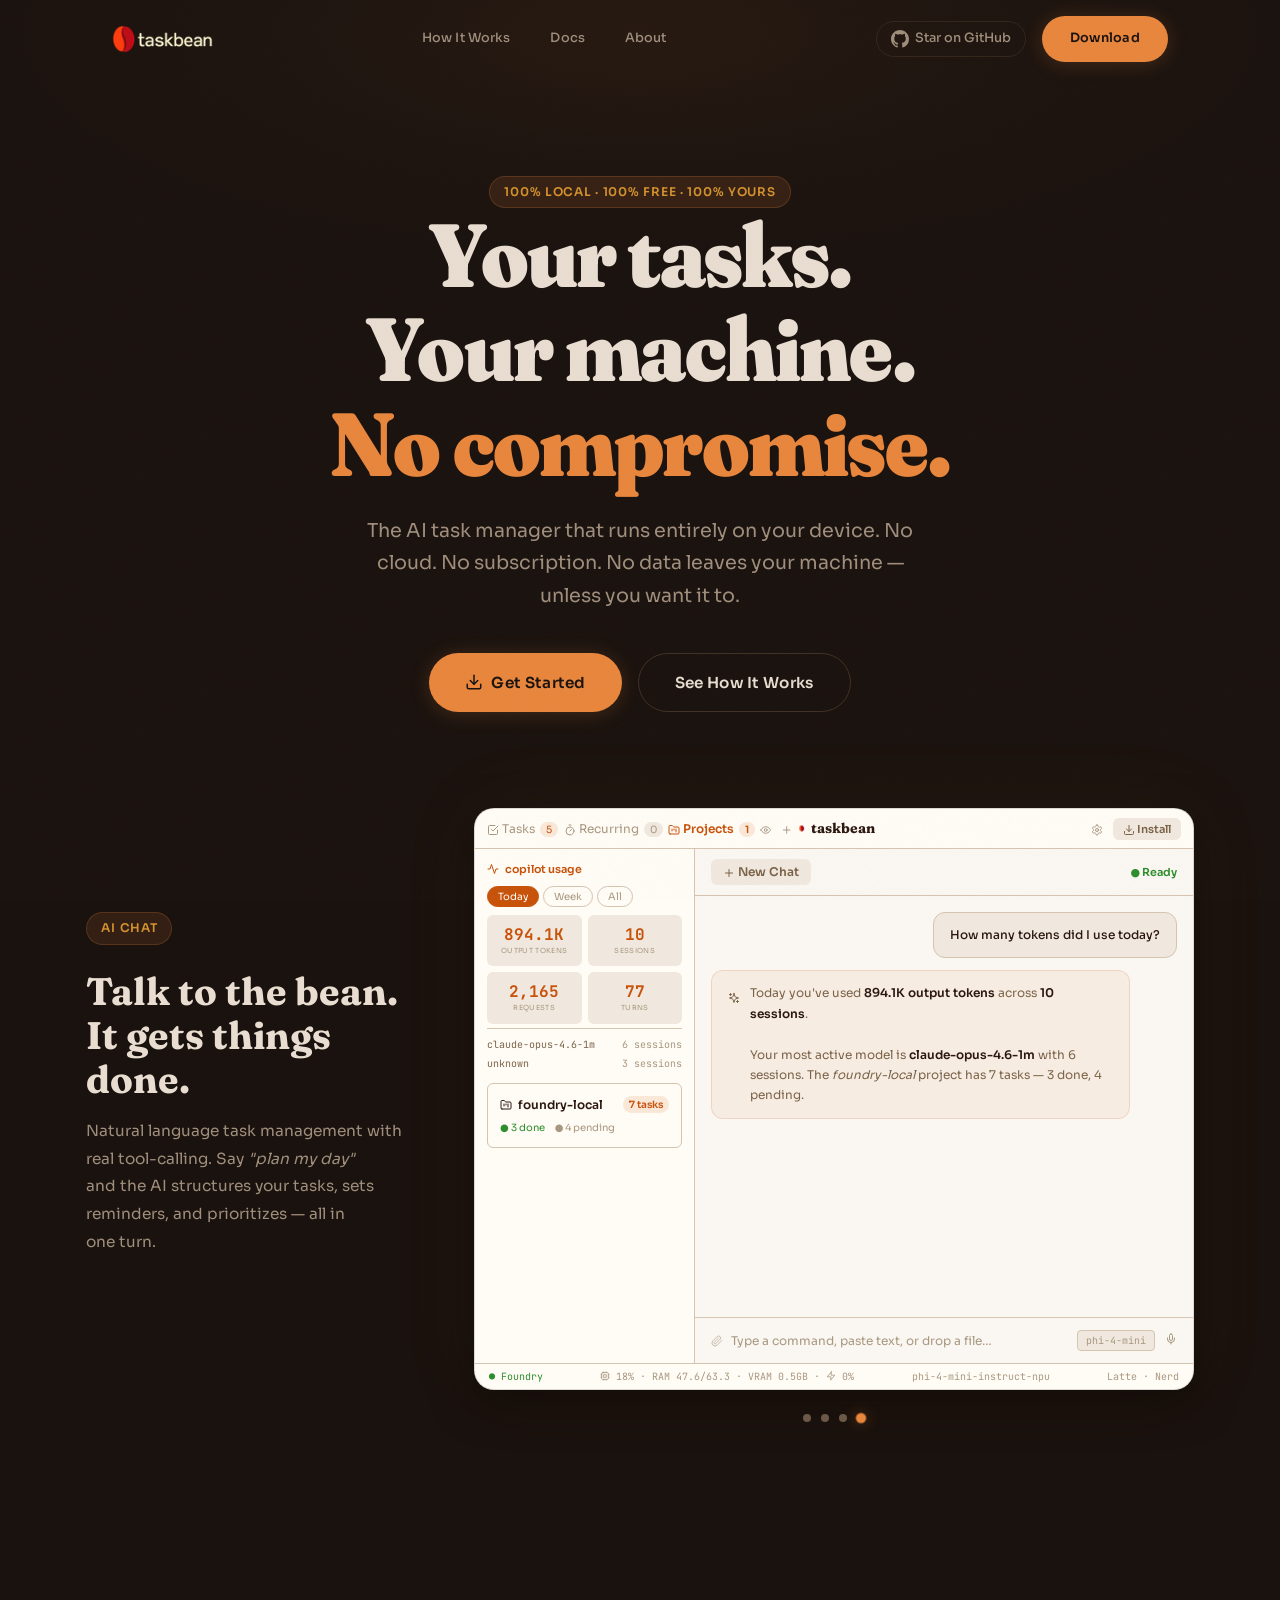
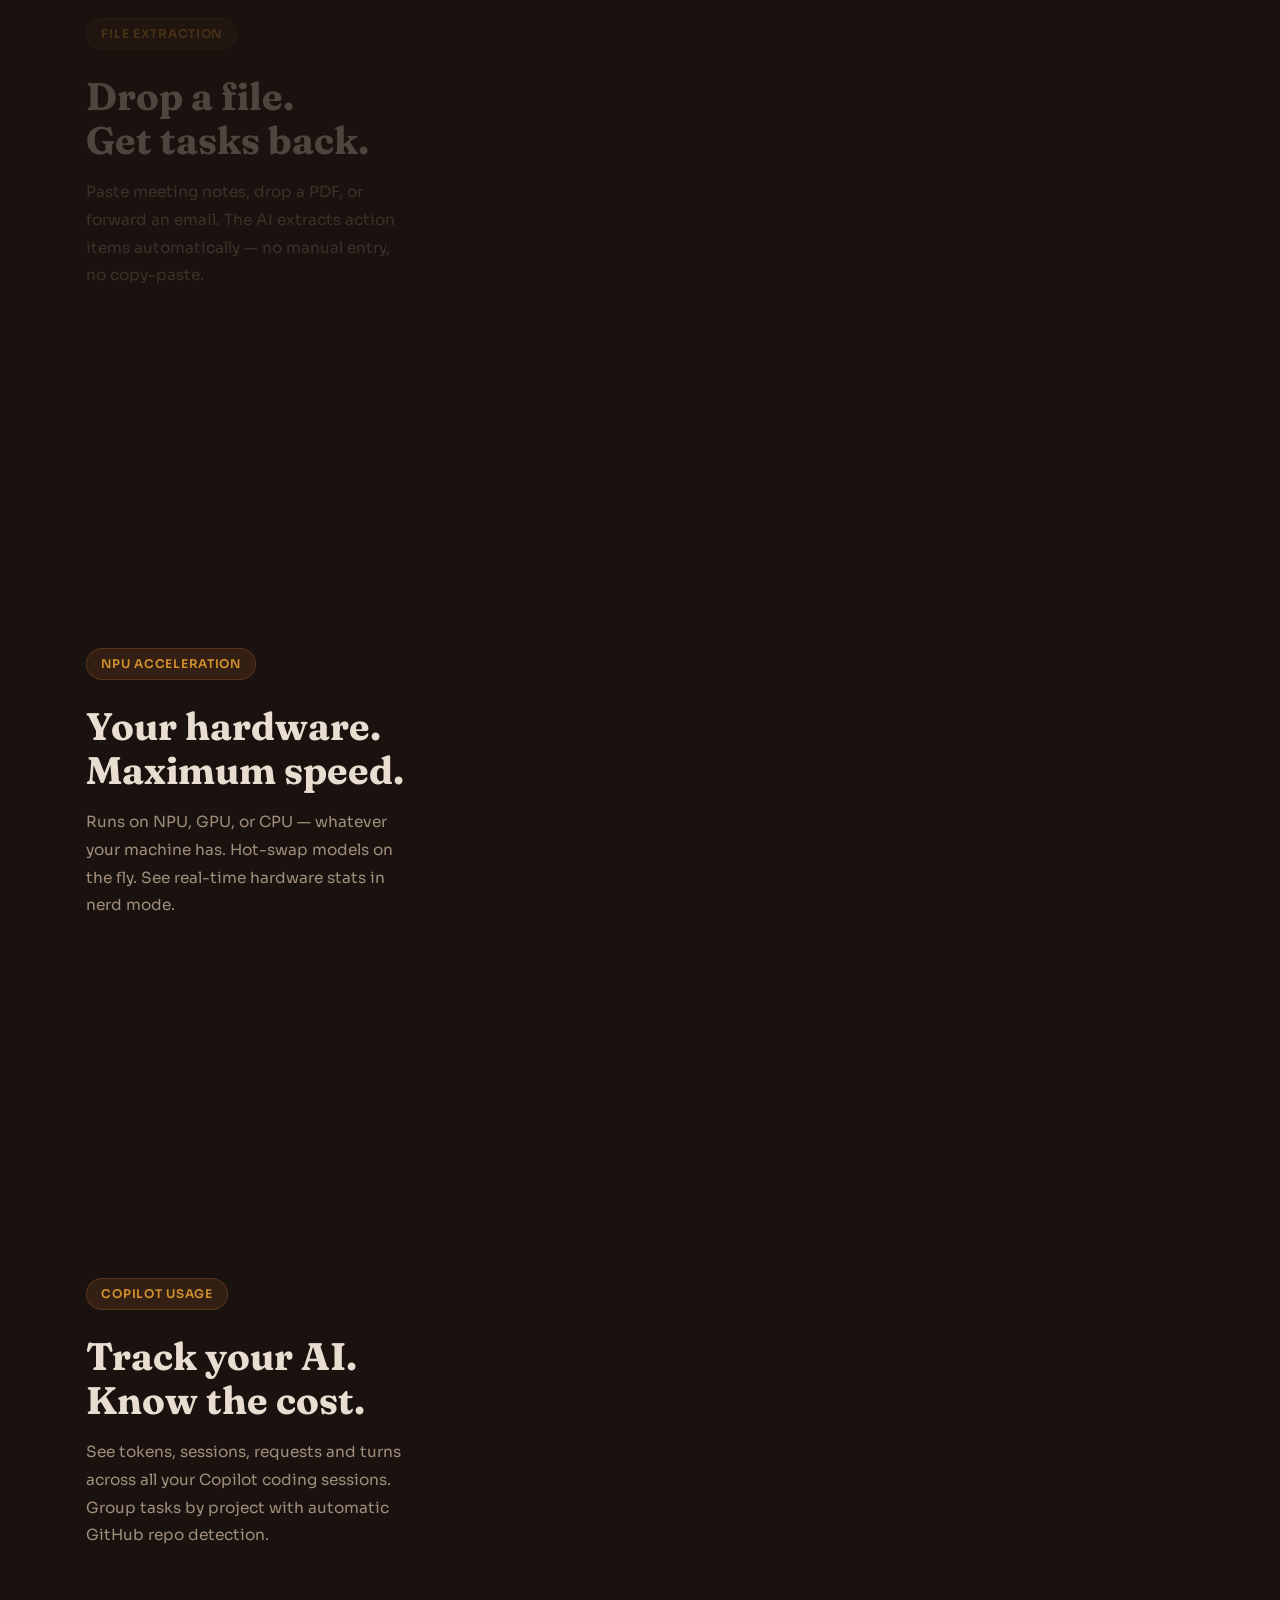
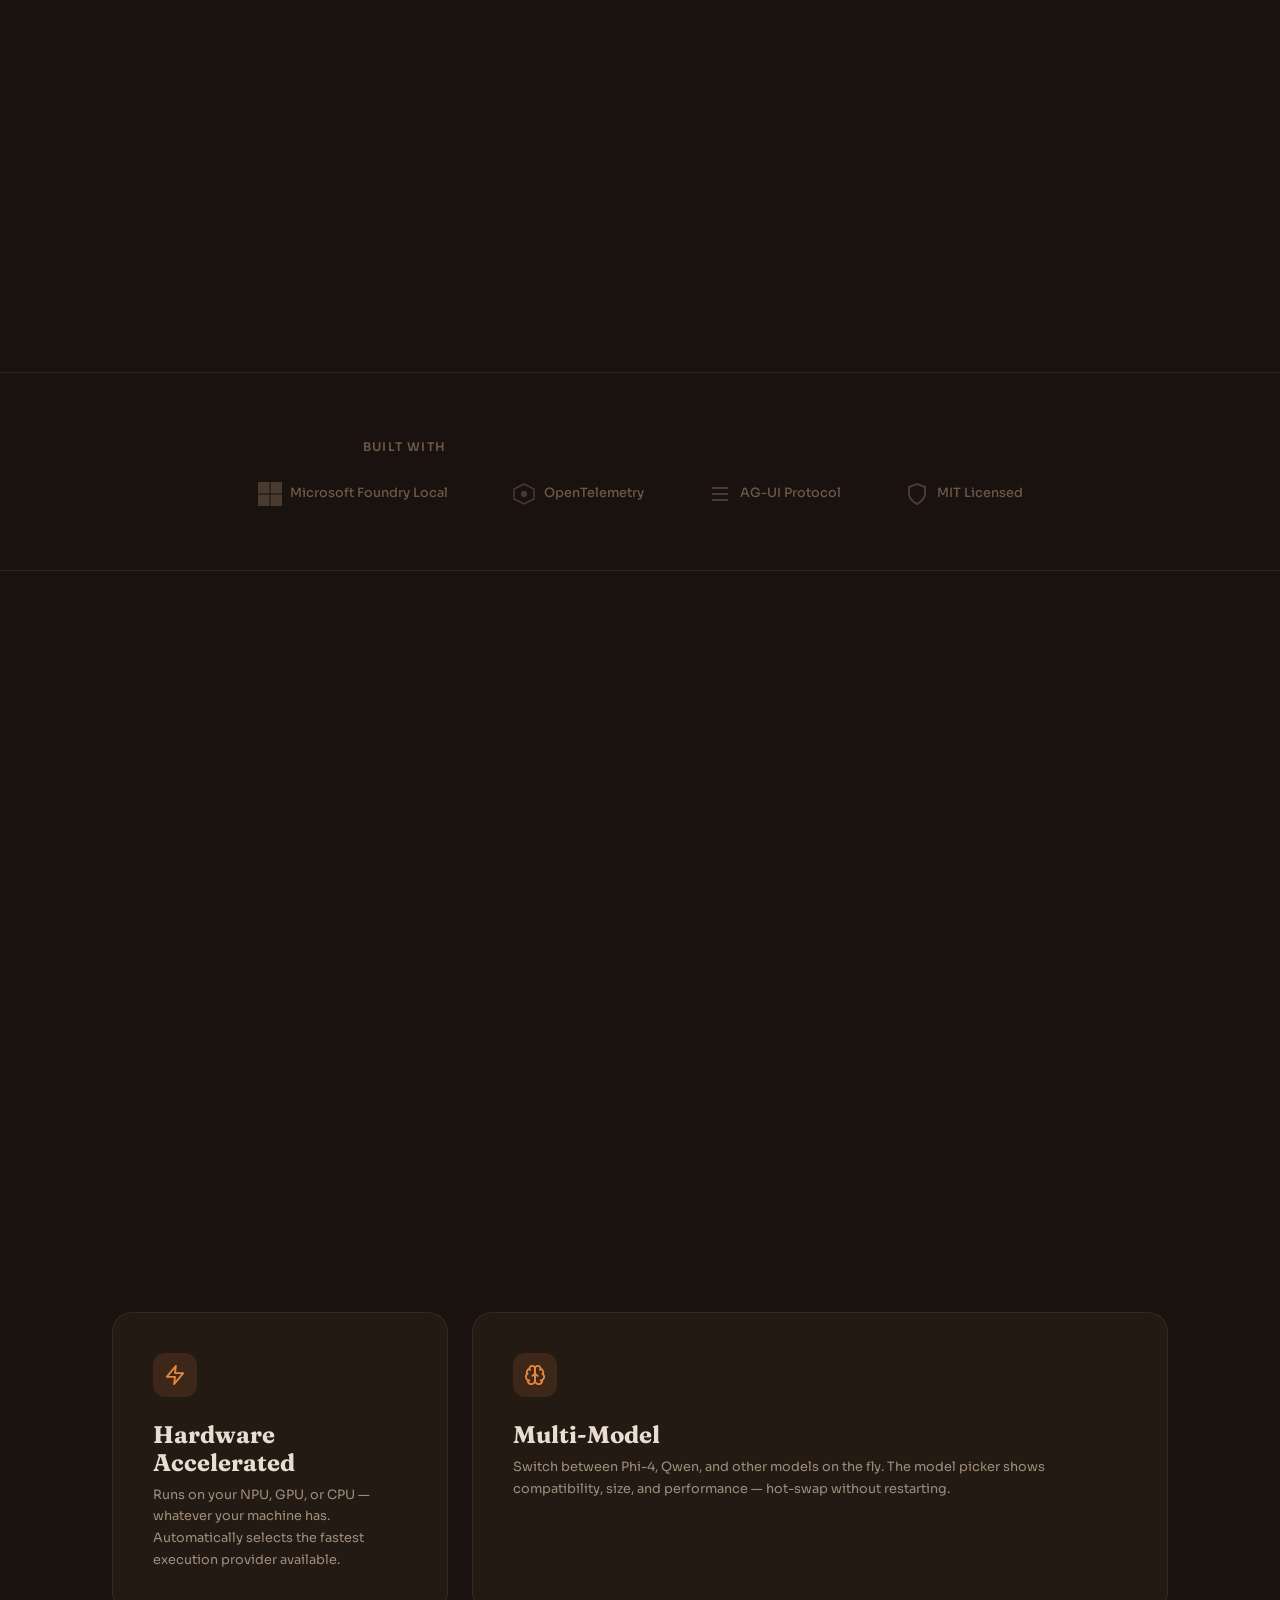
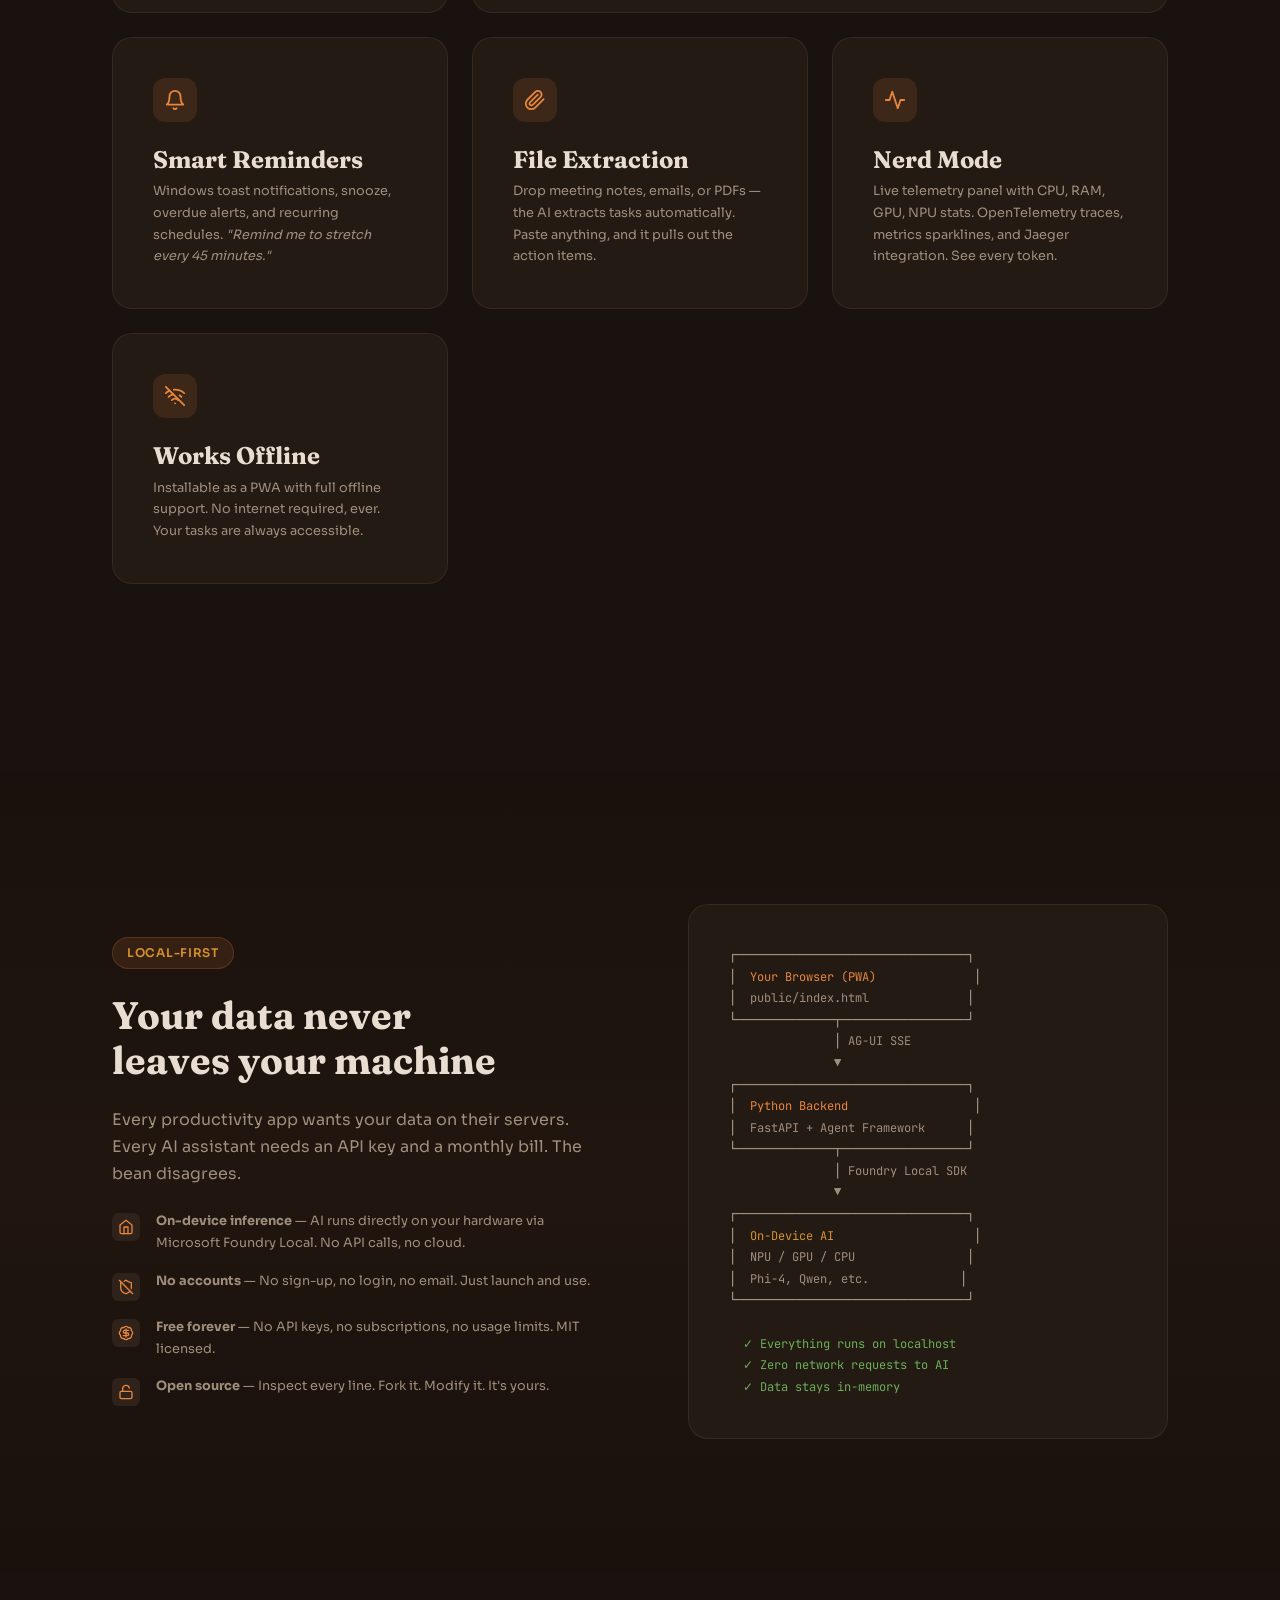
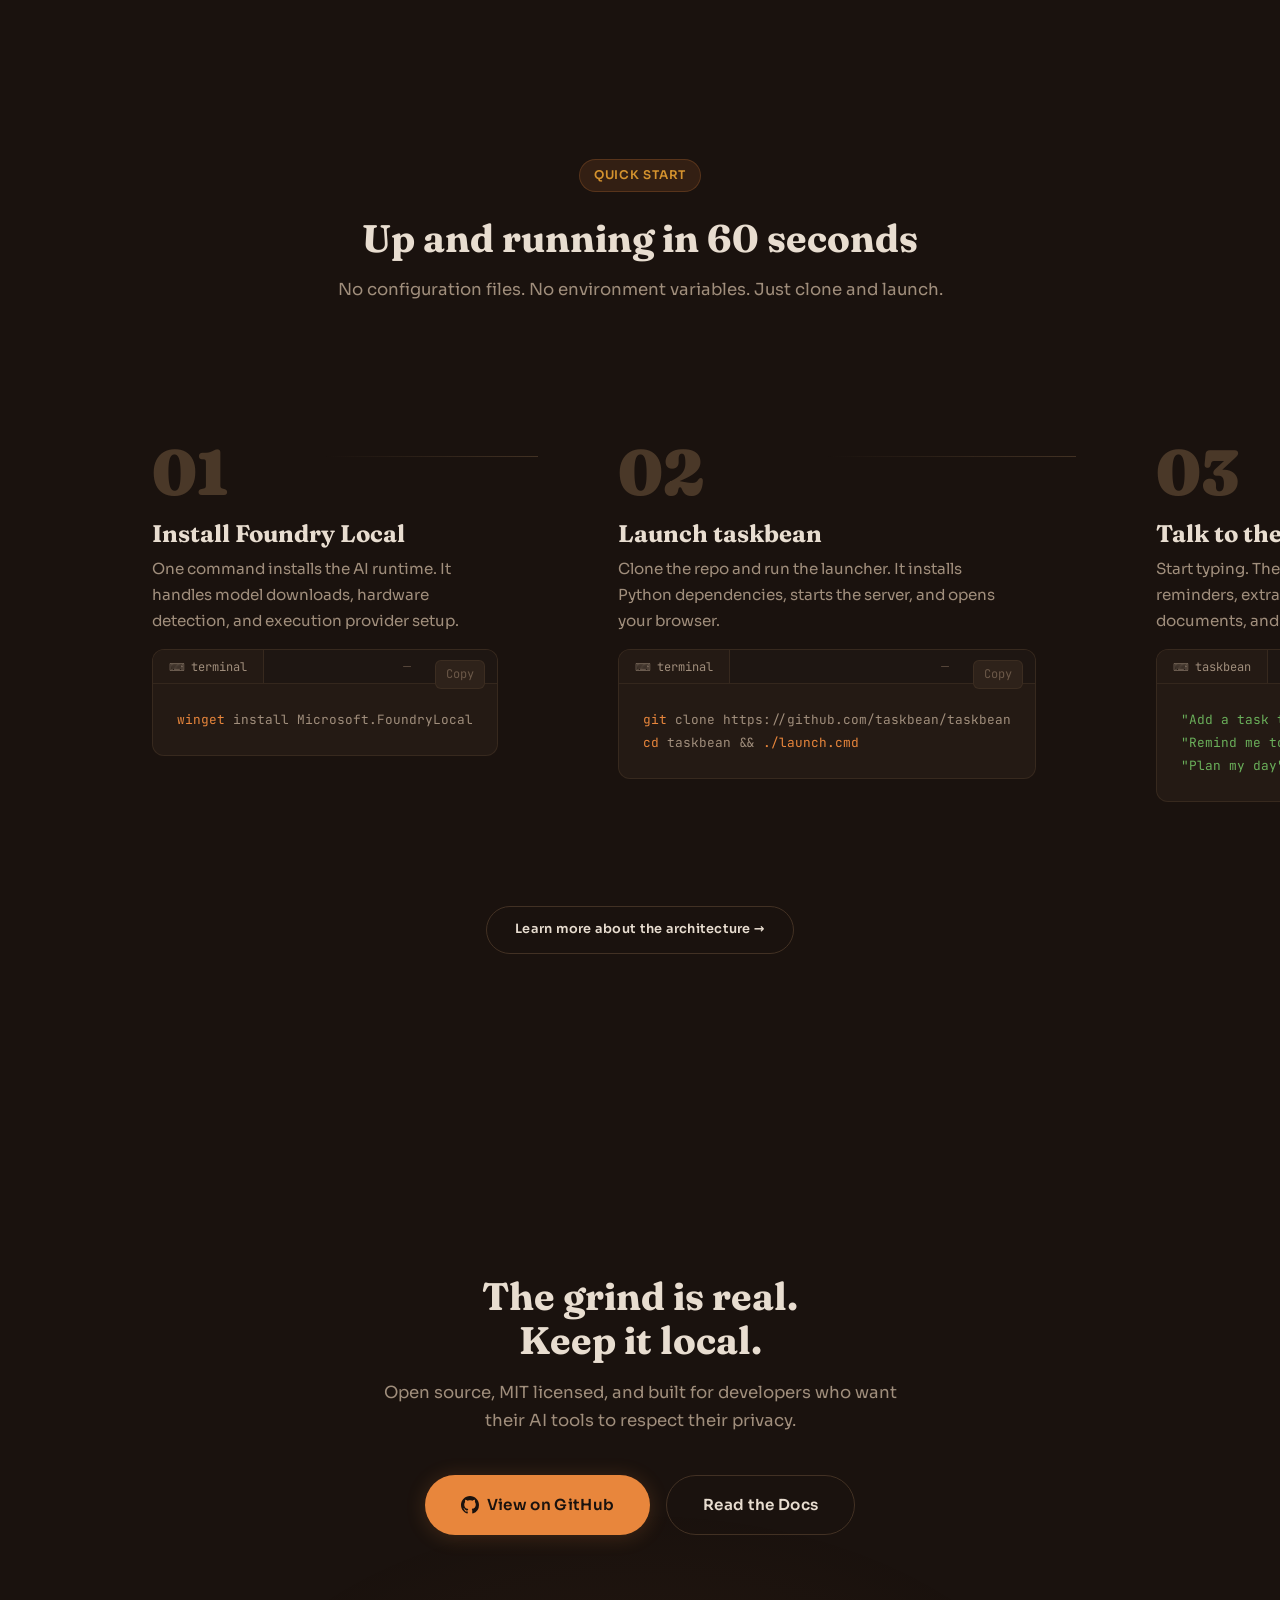
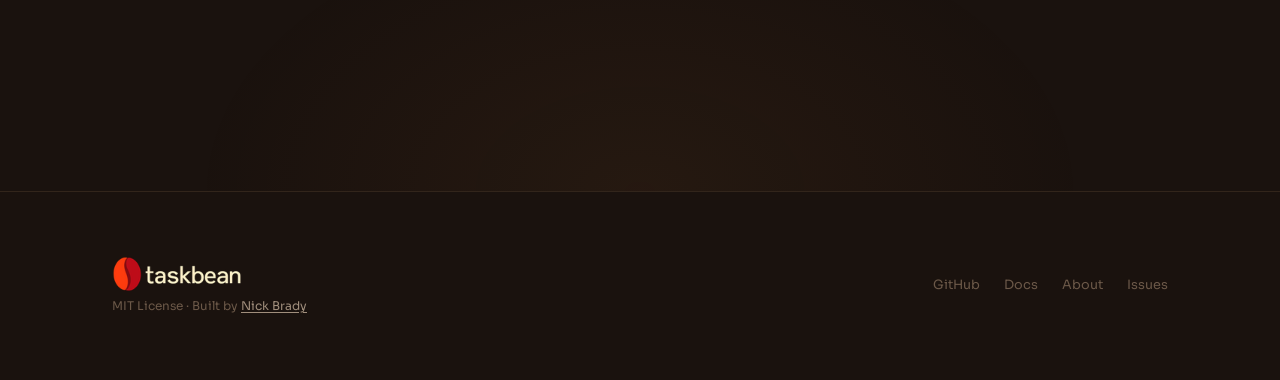
==== commit a2c331c4: "fix: add favicon.ico at root for browser compatibility Browsers auto-request /favicon.ico regardless" ====
--- a/index.html
+++ b/index.html
@@ -20,7 +20,9 @@
   <meta name="twitter:description" content="No cloud. No subscription. No data leaves your machine.">
 
   <link rel="canonical" href="https://taskbean.ai">
-  <link rel="icon" href="data:image/svg+xml,<svg xmlns='http://www.w3.org/2000/svg' viewBox='0 0 100 100'><text y='.9em' font-size='90'>☕</text></svg>">
+  <link rel="icon" href="/favicon.ico" sizes="any">
+  <link rel="icon" type="image/png" sizes="32x32" href="assets/favicon-32.png">
+  <link rel="apple-touch-icon" sizes="180x180" href="assets/favicon-180.png">
   <link rel="stylesheet" href="css/style.css">
   <script src="vendor/lucide.min.js"></script>
 </head>
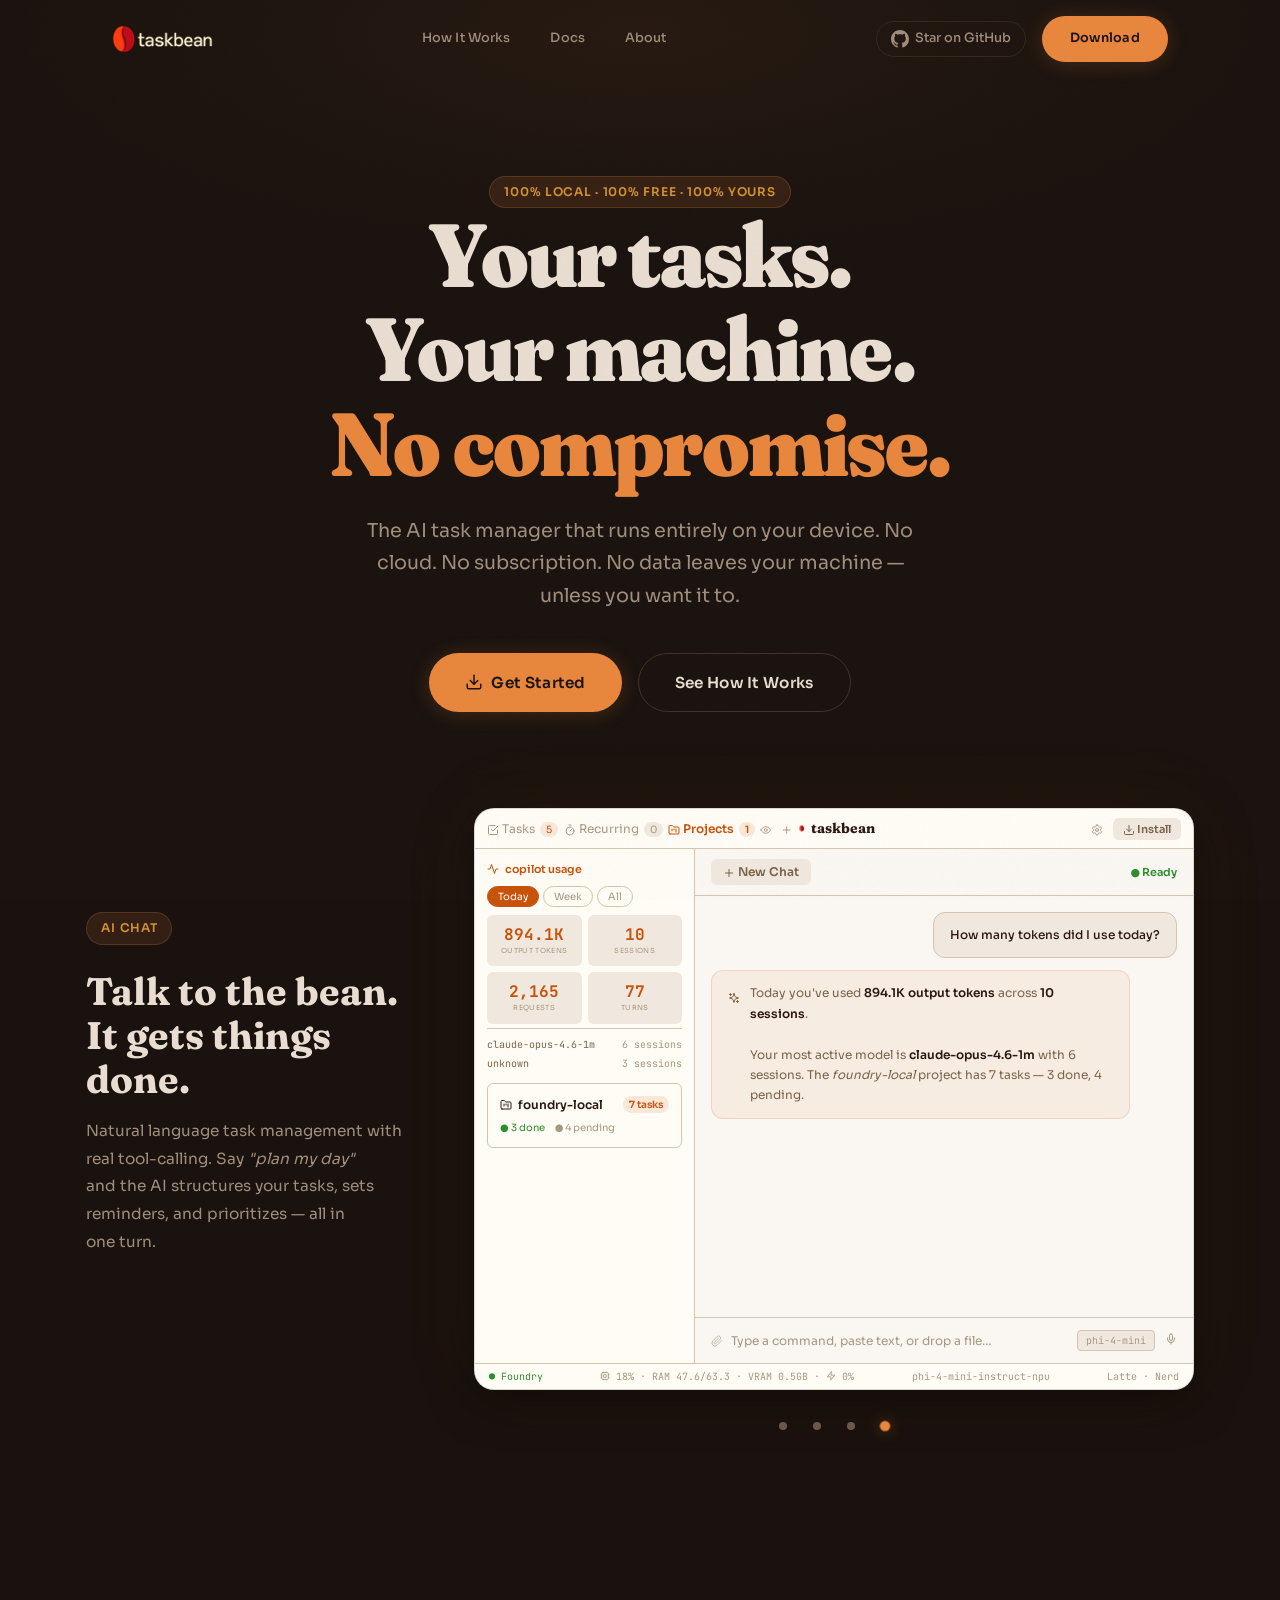
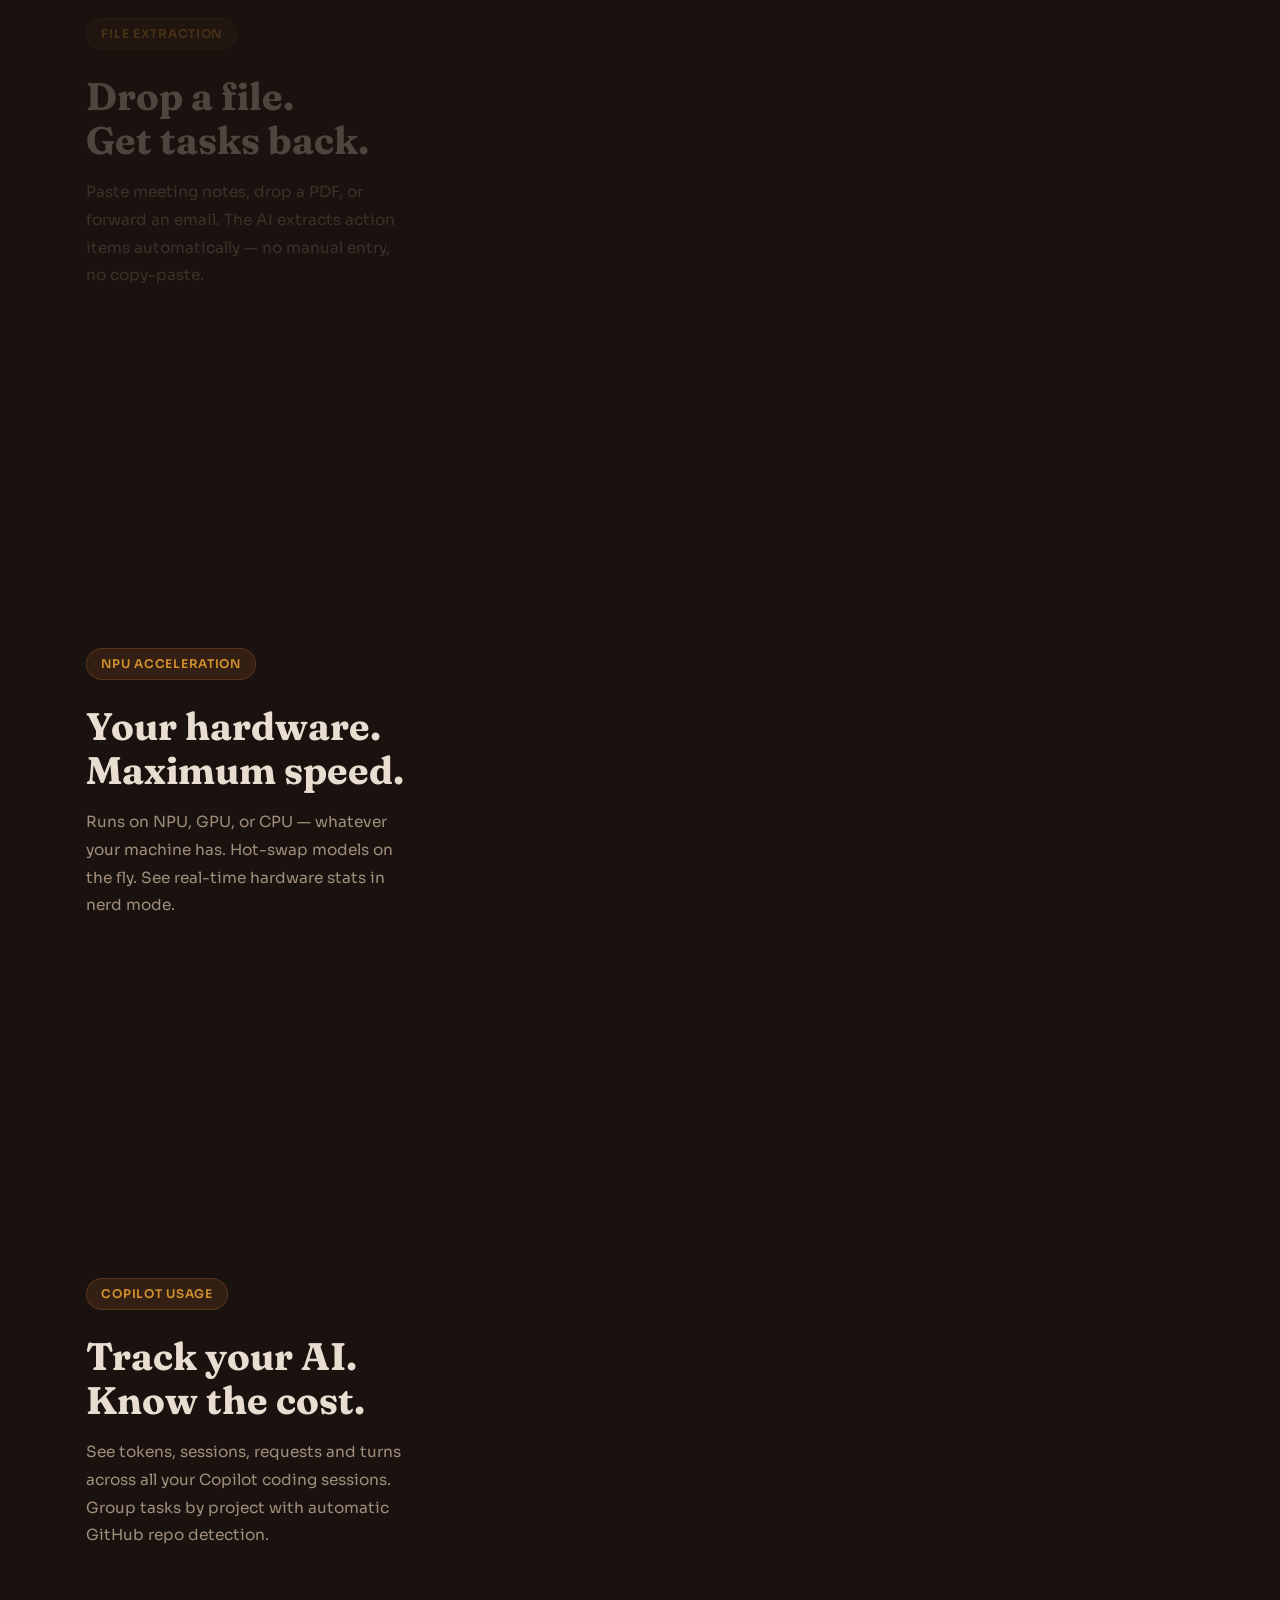
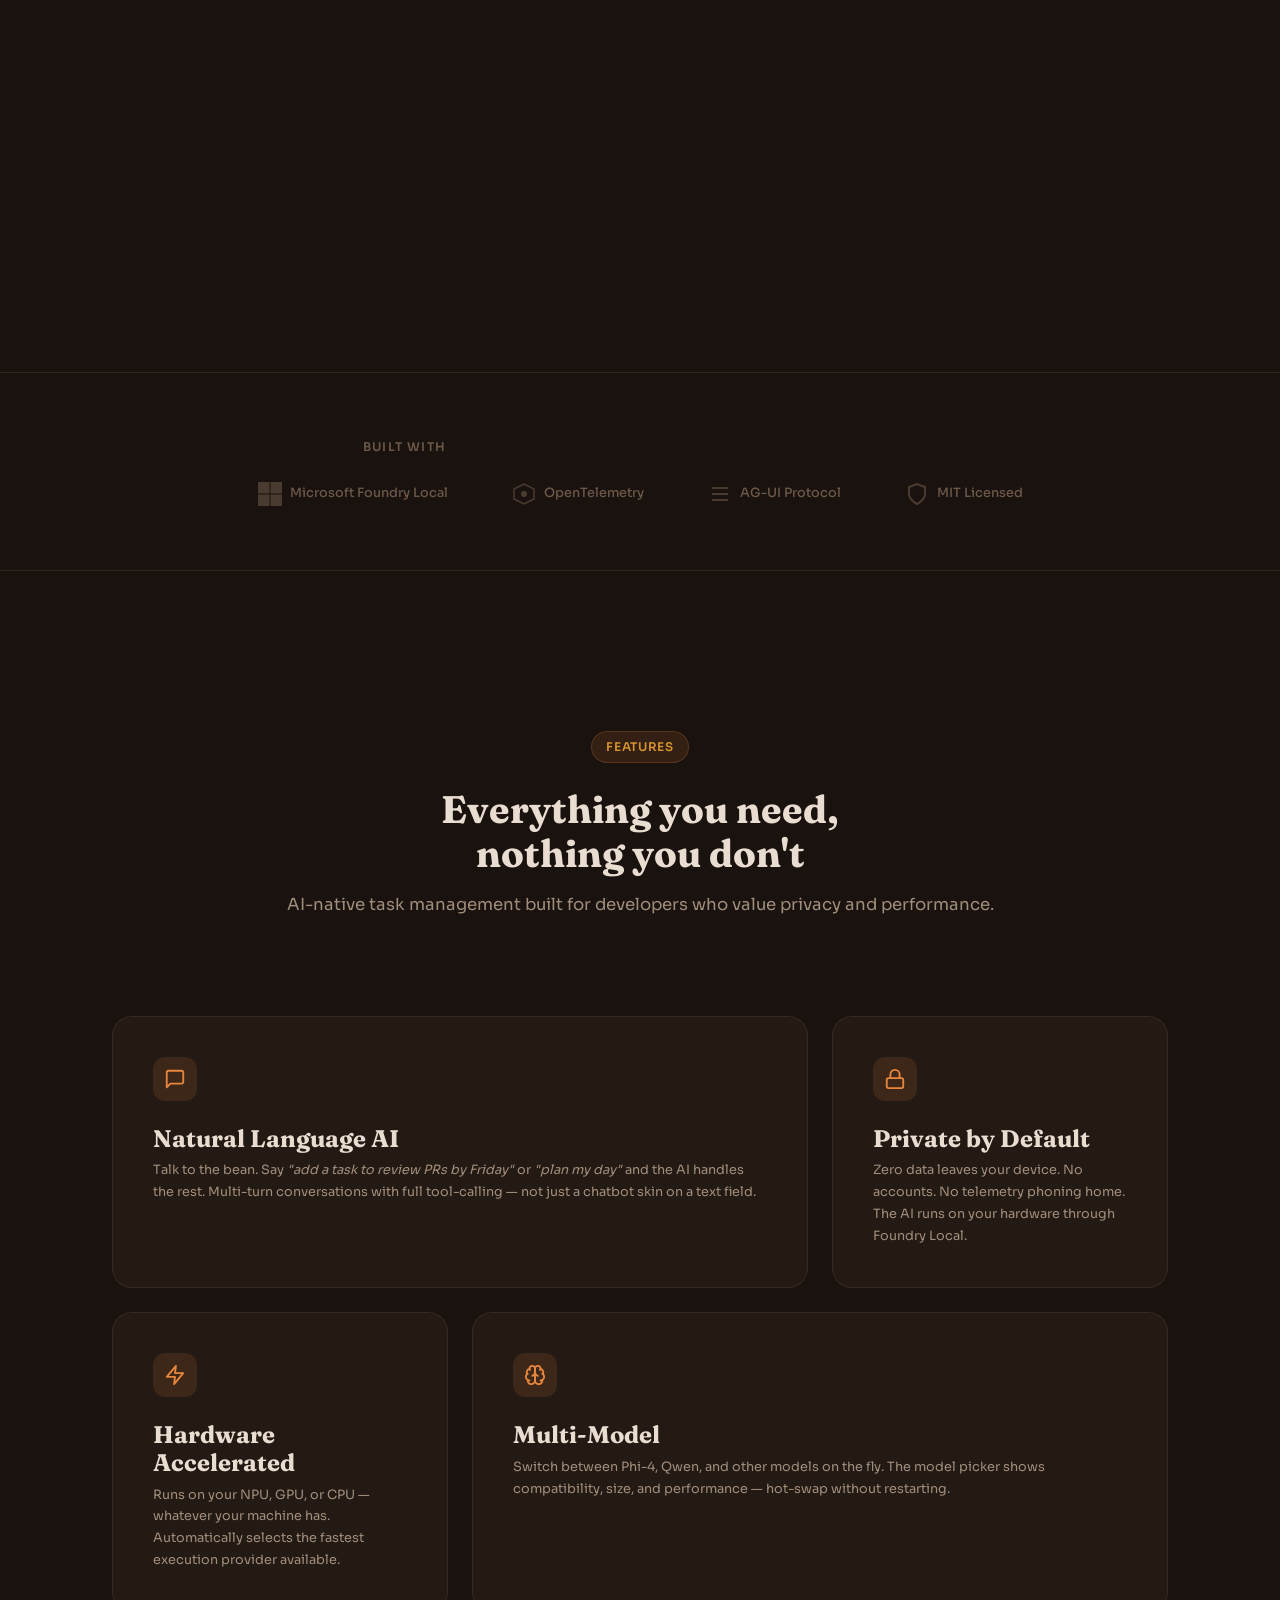
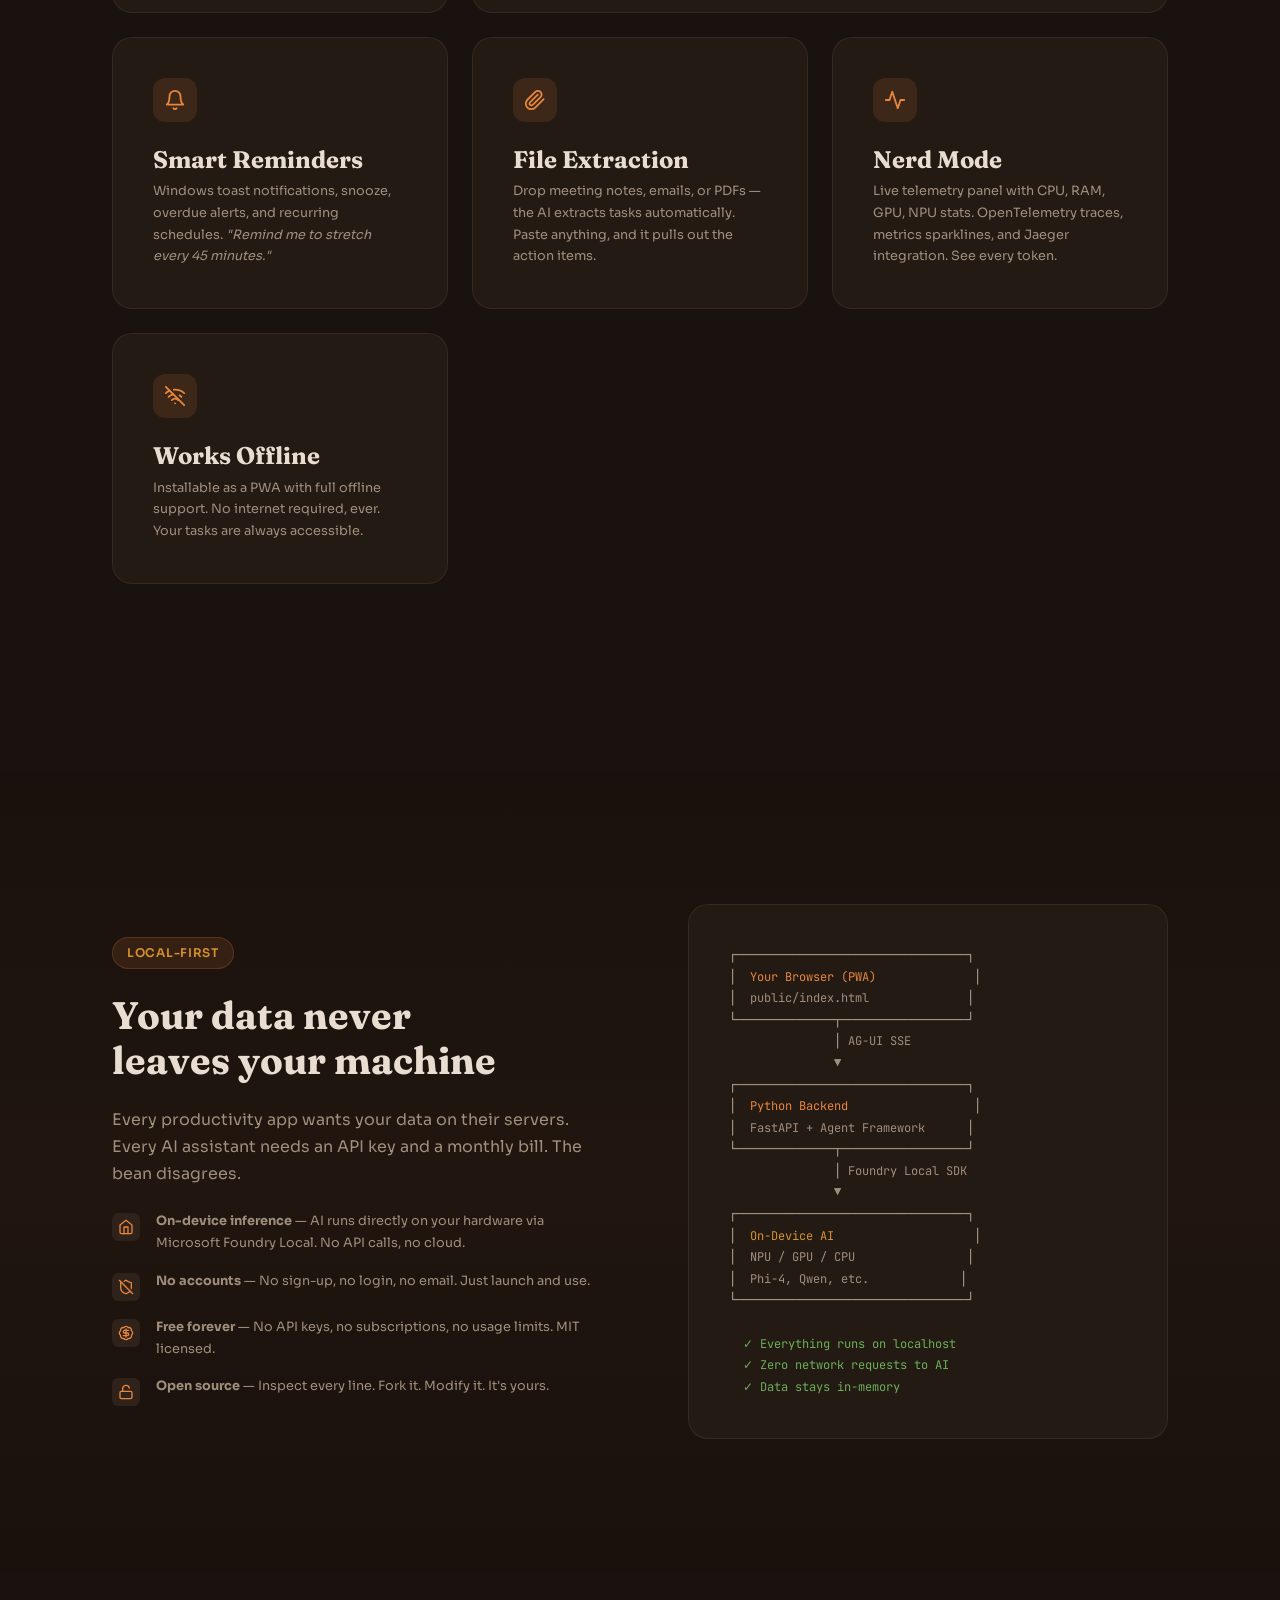
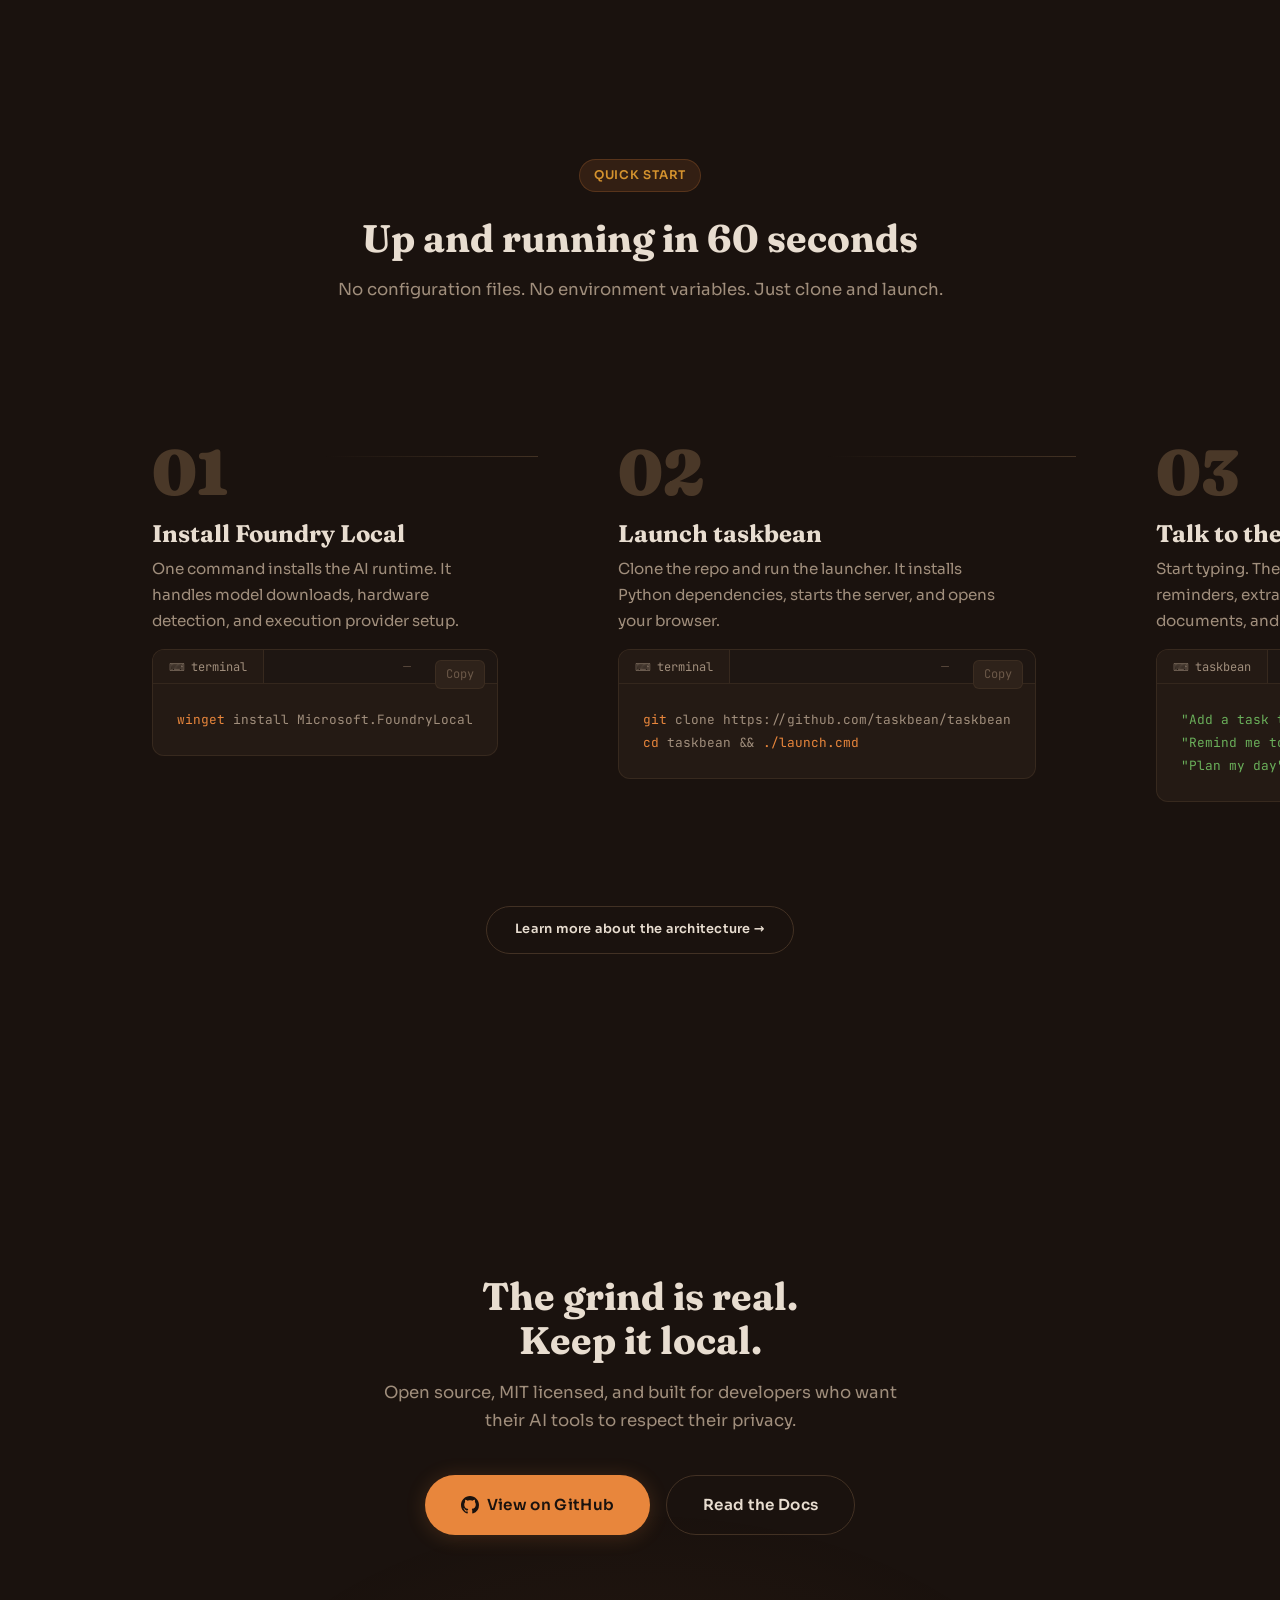
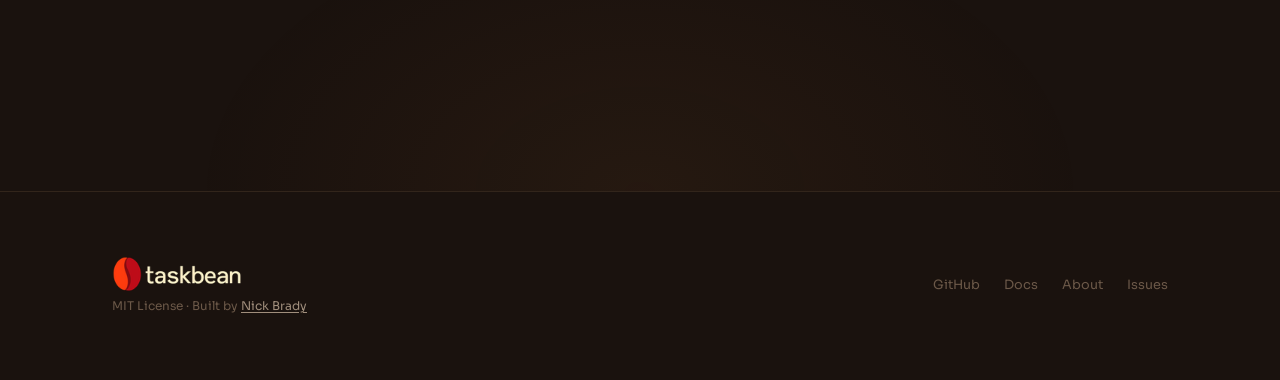
==== commit ebac9833: "fix(a11y): phase 1 correctness sweep - Fix all install CTAs: #install -> #quick-start (README anchor" ====
--- a/index.html
+++ b/index.html
@@ -9,37 +9,47 @@
 
   <!-- Open Graph -->
   <meta property="og:type" content="website">
+  <meta property="og:site_name" content="taskbean">
+  <meta property="og:locale" content="en_US">
   <meta property="og:title" content="taskbean — Your tasks. Your machine. No compromise.">
   <meta property="og:description" content="The AI task manager that runs entirely on your device. No cloud. No subscription. Free forever.">
-  <meta property="og:url" content="https://taskbean.ai">
-  <meta property="og:site_name" content="taskbean">
+  <meta property="og:url" content="https://taskbean.ai/">
+  <meta property="og:image" content="https://taskbean.ai/assets/og-image.png">
+  <meta property="og:image:type" content="image/png">
+  <meta property="og:image:width" content="1200">
+  <meta property="og:image:height" content="630">
+  <meta property="og:image:alt" content="taskbean — the AI task manager that lives on your machine">
 
   <!-- Twitter -->
   <meta name="twitter:card" content="summary_large_image">
   <meta name="twitter:title" content="taskbean — AI task manager, 100% local">
   <meta name="twitter:description" content="No cloud. No subscription. No data leaves your machine.">
+  <meta name="twitter:image" content="https://taskbean.ai/assets/og-image.png">
+  <meta name="twitter:image:alt" content="taskbean — the AI task manager that lives on your machine">
 
   <link rel="canonical" href="https://taskbean.ai">
   <link rel="icon" href="/favicon.ico" sizes="any">
   <link rel="icon" type="image/png" sizes="32x32" href="assets/favicon-32.png">
   <link rel="apple-touch-icon" sizes="180x180" href="assets/favicon-180.png">
   <link rel="stylesheet" href="css/style.css">
-  <script src="vendor/lucide.min.js"></script>
+  <script defer src="vendor/lucide.min.js"></script>
 </head>
 <body>
+
+  <a class="skip-link" href="#main">Skip to content</a>
 
   <!-- ═══ NAVIGATION ═══ -->
   <nav class="nav" role="navigation" aria-label="Main navigation">
     <div class="container nav__inner">
-      <a href="index.html" class="nav__logo" aria-label="taskbean home">
-        <img src="assets/wordmark-nav.png" alt="taskbean" class="nav__wordmark" width="115" height="32">
+      <a href="index.html" class="nav__logo">
+        <img src="assets/wordmark-nav.png" alt="taskbean" class="nav__wordmark">
       </a>
 
-      <button class="nav__toggle" aria-label="Toggle navigation" aria-expanded="false">
+      <button class="nav__toggle" aria-label="Toggle navigation" aria-expanded="false" aria-controls="nav-links">
         <span></span><span></span><span></span>
       </button>
 
-      <div class="nav__links">
+      <div class="nav__links" id="nav-links">
         <a href="how-it-works.html" class="nav__link">How It Works</a>
         <a href="https://docs.taskbean.ai" class="nav__link">Docs</a>
         <a href="about.html" class="nav__link">About</a>
@@ -50,10 +60,12 @@
           <svg viewBox="0 0 24 24" fill="currentColor"><path d="M12 0C5.37 0 0 5.37 0 12c0 5.31 3.435 9.795 8.205 11.385.6.105.825-.255.825-.57 0-.285-.015-1.23-.015-2.235-3.015.555-3.795-.735-4.035-1.41-.135-.345-.72-1.41-1.23-1.695-.42-.225-1.02-.78-.015-.795.945-.015 1.62.87 1.845 1.23 1.08 1.815 2.805 1.305 3.495.99.105-.78.42-1.305.765-1.605-2.67-.3-5.46-1.335-5.46-5.925 0-1.305.465-2.385 1.23-3.225-.12-.3-.54-1.53.12-3.18 0 0 1.005-.315 3.3 1.23.96-.27 1.98-.405 3-.405s2.04.135 3 .405c2.295-1.56 3.3-1.23 3.3-1.23.66 1.65.24 2.88.12 3.18.765.84 1.23 1.905 1.23 3.225 0 4.605-2.805 5.625-5.475 5.925.435.375.81 1.095.81 2.22 0 1.605-.015 2.895-.015 3.3 0 .315.225.69.825.57A12.02 12.02 0 0024 12c0-6.63-5.37-12-12-12z"/></svg>
           <span>Star on GitHub</span>
         </a>
-        <a href="https://github.com/taskbean/taskbean#install" class="btn btn--primary">Download</a>
+        <a href="https://github.com/taskbean/taskbean#quick-start" class="btn btn--primary">Download</a>
       </div>
     </div>
   </nav>
+
+  <main id="main">
 
   <!-- ═══ HERO ═══ -->
   <section class="hero hero--short">
@@ -67,7 +79,7 @@
         No data leaves your machine — unless you want it to.
       </p>
       <div class="hero__actions">
-        <a href="https://github.com/taskbean/taskbean#install" class="btn btn--primary btn--large">
+        <a href="https://github.com/taskbean/taskbean#quick-start" class="btn btn--primary btn--large">
           <svg width="18" height="18" viewBox="0 0 24 24" fill="none" stroke="currentColor" stroke-width="2" stroke-linecap="round" stroke-linejoin="round"><path d="M21 15v4a2 2 0 0 1-2 2H5a2 2 0 0 1-2-2v-4"/><polyline points="7 10 12 15 17 10"/><line x1="12" y1="15" x2="12" y2="3"/></svg>
           Get Started
         </a>
@@ -114,7 +126,7 @@
 
       <!-- Right: sticky mockup -->
       <div class="showcase__mockup">
-        <div class="app-mockup app-mockup--latte">
+        <div class="app-mockup app-mockup--latte" aria-hidden="true">
           <!-- App header — matches real app: tabs left, logo center, actions right -->
           <div class="mockup-appbar">
             <div class="mockup-appbar__left">
@@ -463,11 +475,11 @@
         </div><!-- /app-mockup -->
 
         <!-- Progress dots -->
-        <div class="showcase__dots" role="tablist" aria-label="Walkthrough scenes">
-          <button class="showcase__dot dot-active" data-scene="1" role="tab" aria-selected="true" aria-label="Scene 1: AI Chat"></button>
-          <button class="showcase__dot" data-scene="2" role="tab" aria-selected="false" aria-label="Scene 2: File Extraction"></button>
-          <button class="showcase__dot" data-scene="3" role="tab" aria-selected="false" aria-label="Scene 3: NPU Acceleration"></button>
-          <button class="showcase__dot" data-scene="4" role="tab" aria-selected="false" aria-label="Scene 4: Copilot Usage"></button>
+        <div class="showcase__dots" aria-label="Walkthrough scenes">
+          <button class="showcase__dot dot-active" data-scene="1" aria-current="true" aria-label="Scene 1: AI Chat"></button>
+          <button class="showcase__dot" data-scene="2" aria-current="false" aria-label="Scene 2: File Extraction"></button>
+          <button class="showcase__dot" data-scene="3" aria-current="false" aria-label="Scene 3: NPU Acceleration"></button>
+          <button class="showcase__dot" data-scene="4" aria-current="false" aria-label="Scene 4: Copilot Usage"></button>
         </div>
       </div>
 
@@ -588,7 +600,7 @@
       </div>
 
       <div class="privacy__visual reveal">
-        <div class="privacy__diagram">┌─────────────────────────────────┐
+        <div class="privacy__diagram" role="img" aria-label="Architecture: Browser talks to Python backend, which runs on-device AI inference via Foundry Local, and reads/writes to a local SQLite store. No cloud.">┌─────────────────────────────────┐
 │  <span style="color:var(--c-primary)">Your Browser (PWA)</span>              │
 │  public/index.html              │
 └──────────────┬──────────────────┘
@@ -681,6 +693,8 @@
     </div>
   </section>
 
+  </main>
+
   <!-- ═══ FOOTER ═══ -->
   <footer class="footer">
     <div class="container footer__inner">
@@ -697,6 +711,6 @@
     </div>
   </footer>
 
-  <script src="js/main.js"></script>
+  <script defer src="js/main.js"></script>
 </body>
 </html>
--- a/css/style.css
+++ b/css/style.css
@@ -160,6 +160,23 @@
     outline: 2px solid var(--c-primary);
     outline-offset: 3px;
     border-radius: var(--r-sm);
+  }
+
+  /* Skip link — visible on keyboard focus, off-screen otherwise */
+  .skip-link {
+    position: absolute;
+    left: -9999px;
+    top: 0;
+    z-index: 999;
+    padding: var(--s-sm) var(--s-md);
+    background: var(--c-primary);
+    color: #1A120E;
+    font-weight: 600;
+    text-decoration: none;
+    border-radius: 0 0 var(--r-sm) 0;
+  }
+  .skip-link:focus {
+    left: 0;
   }
 }
 
@@ -964,17 +981,26 @@
   }
 
   .showcase__dot {
+    width: 24px;
+    height: 24px;
+    min-height: 24px;
+    background: transparent;
+    border: none;
+    cursor: pointer;
+    padding: 0;
+    display: grid;
+    place-items: center;
+  }
+  .showcase__dot::before {
+    content: '';
     width: 8px;
     height: 8px;
     border-radius: 50%;
     background: var(--c-text-3);
-    border: none;
-    cursor: pointer;
     transition: all var(--dur-med) var(--ease-out);
-    padding: 0;
-  }
-
-  .showcase__dot.dot-active {
+  }
+
+  .showcase__dot.dot-active::before {
     background: var(--c-primary);
     box-shadow: 0 0 12px rgba(232, 134, 60, 0.4);
     transform: scale(1.3);
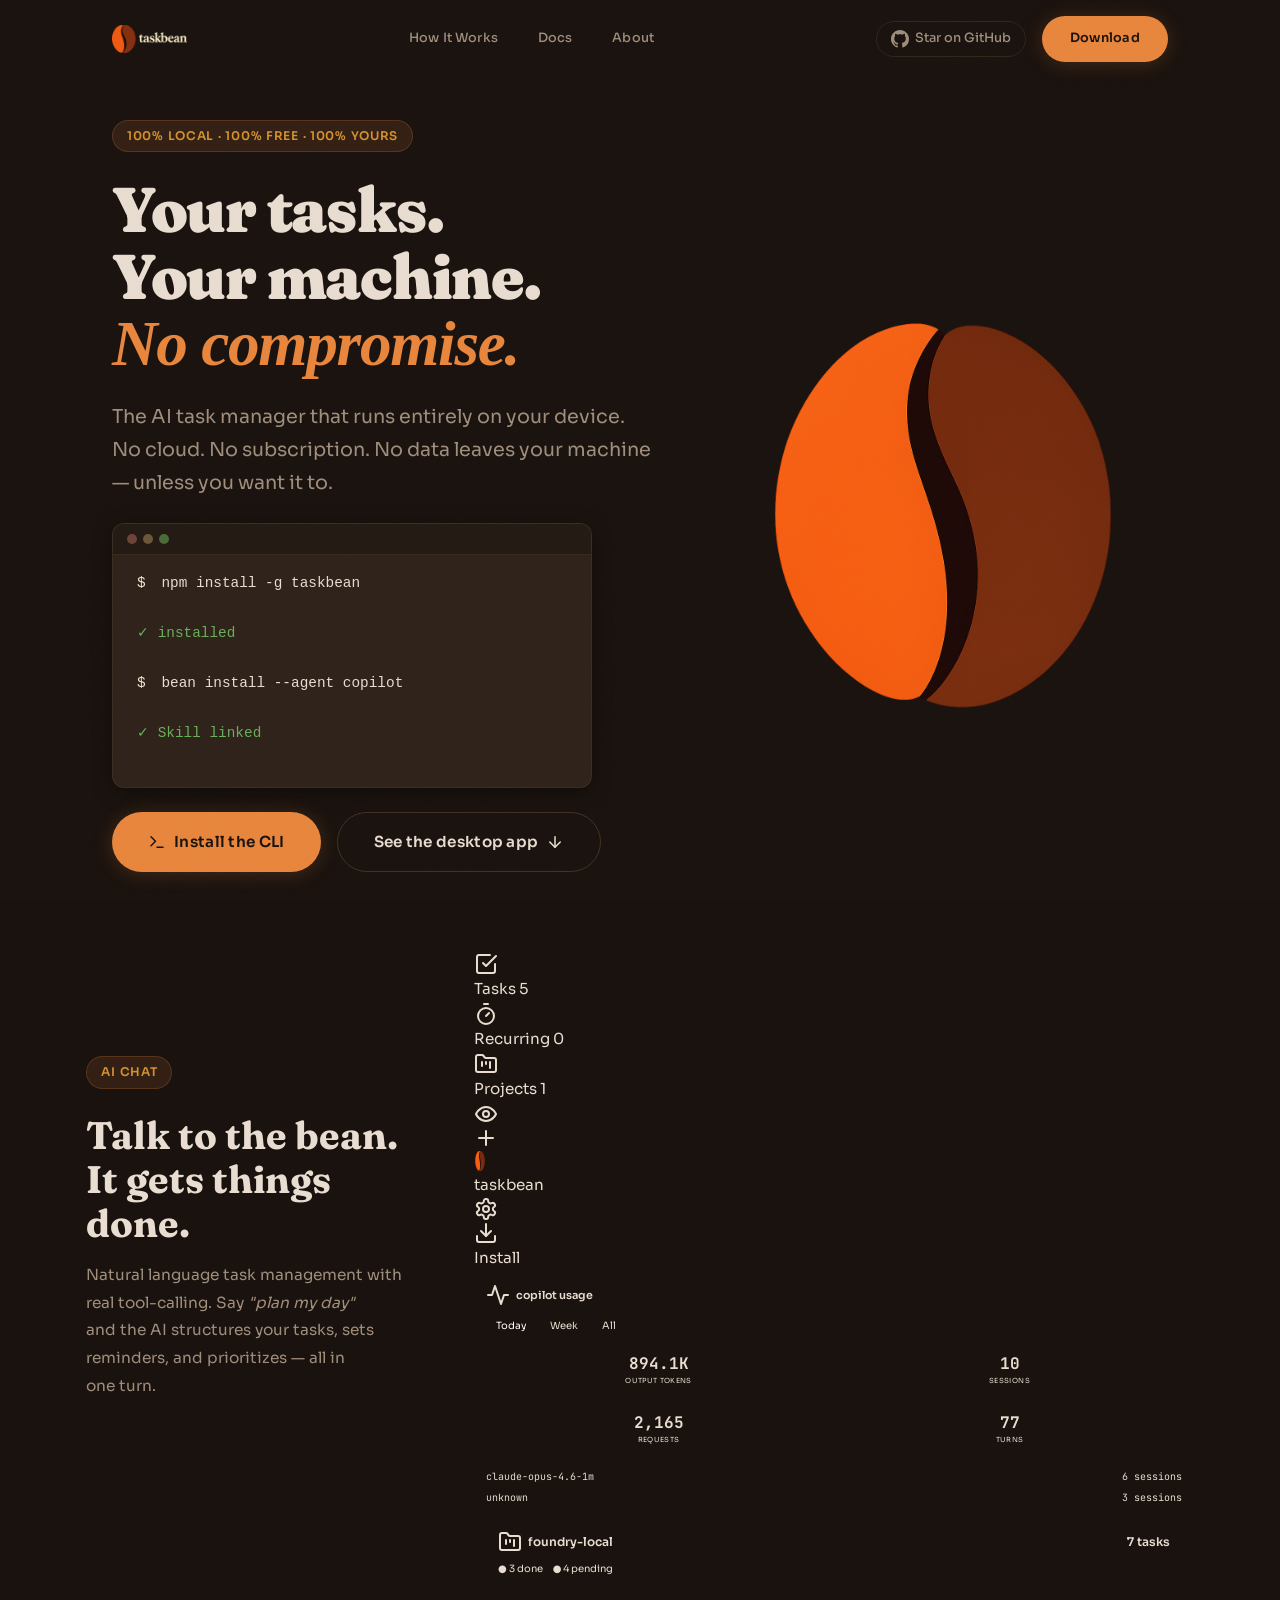
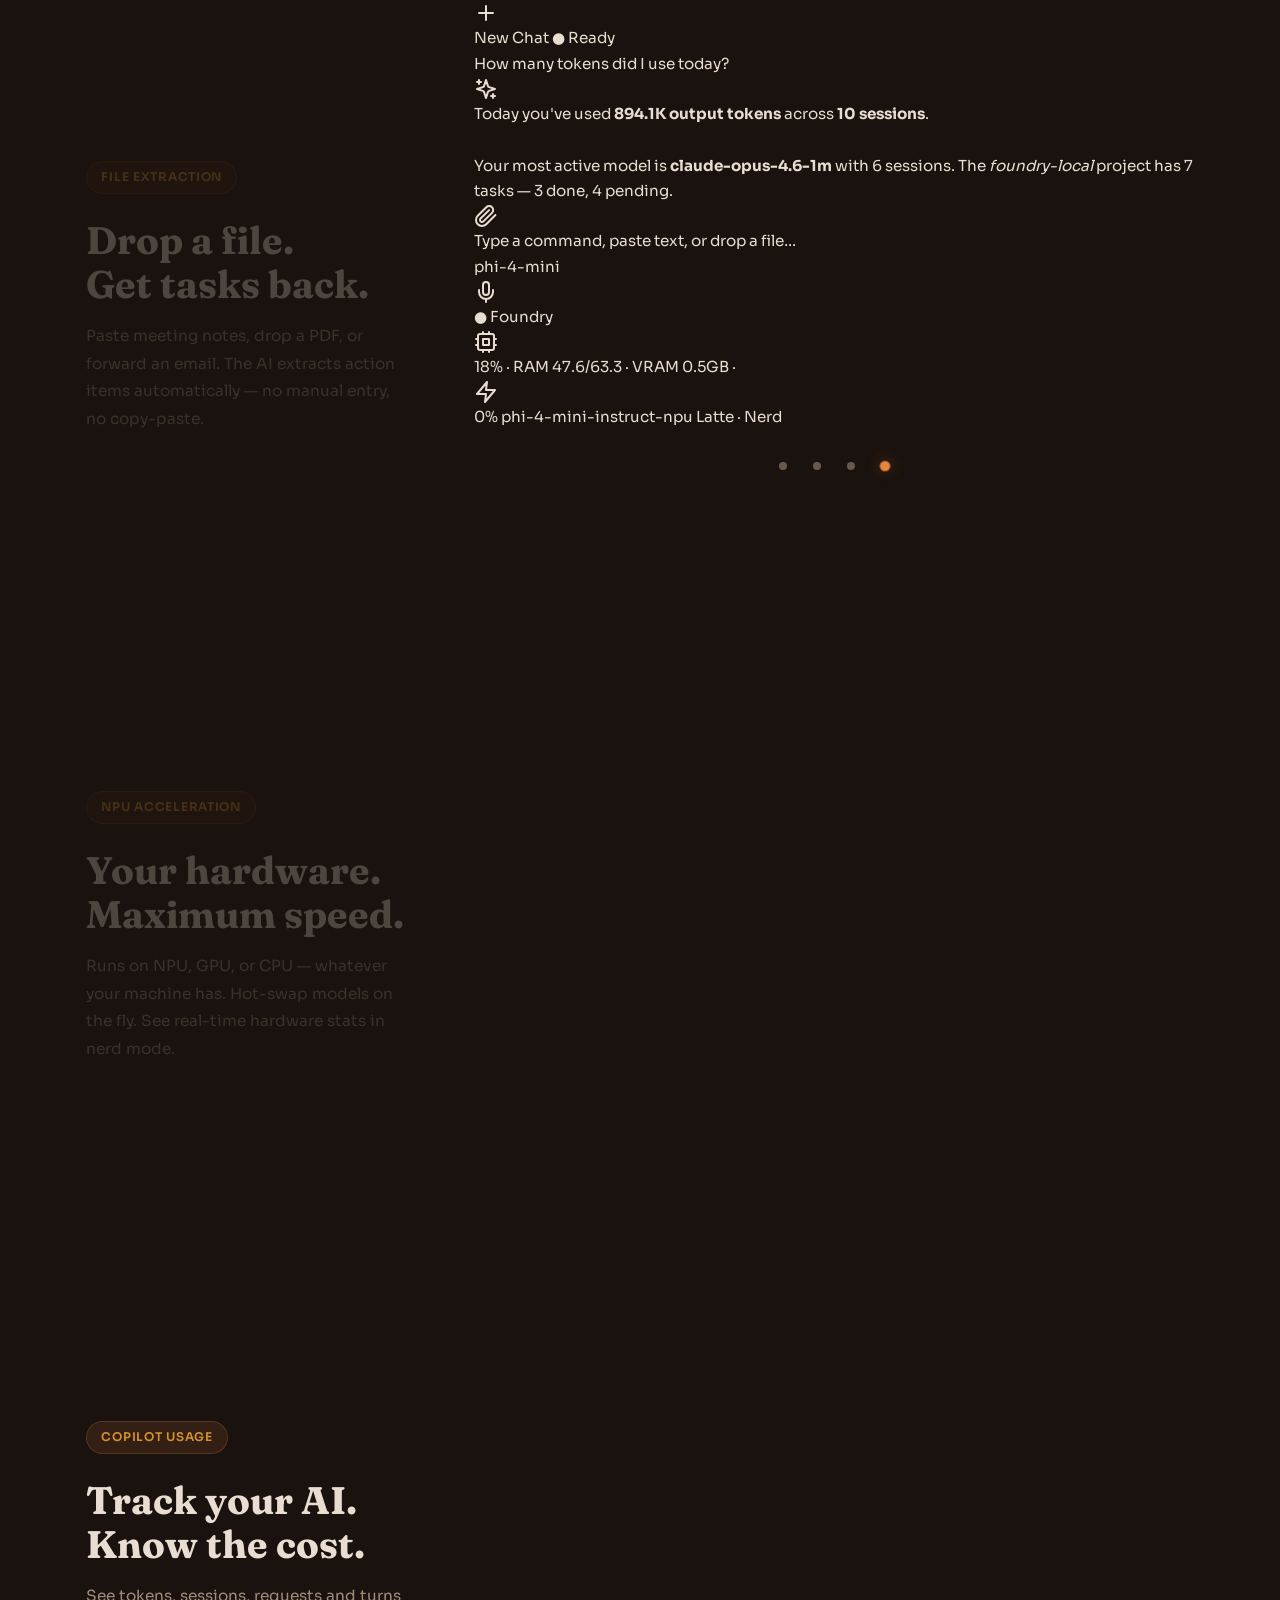
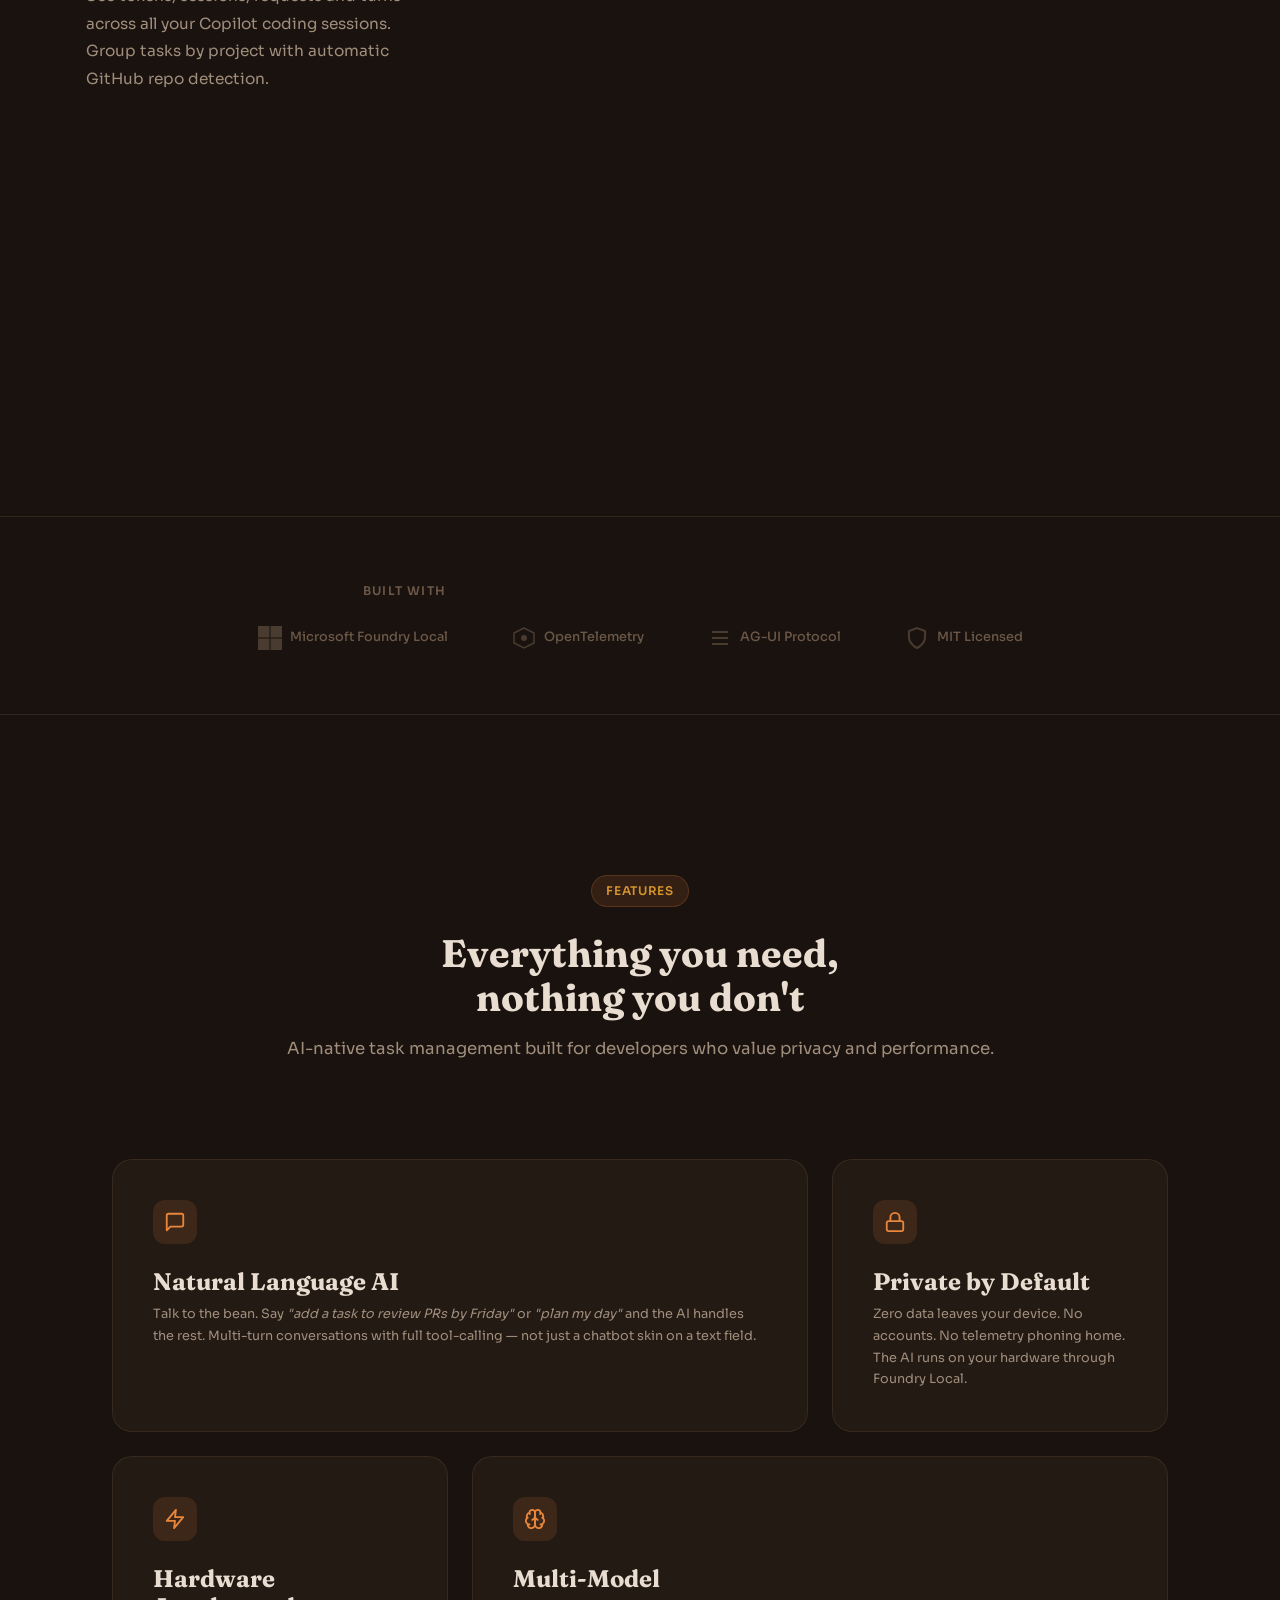
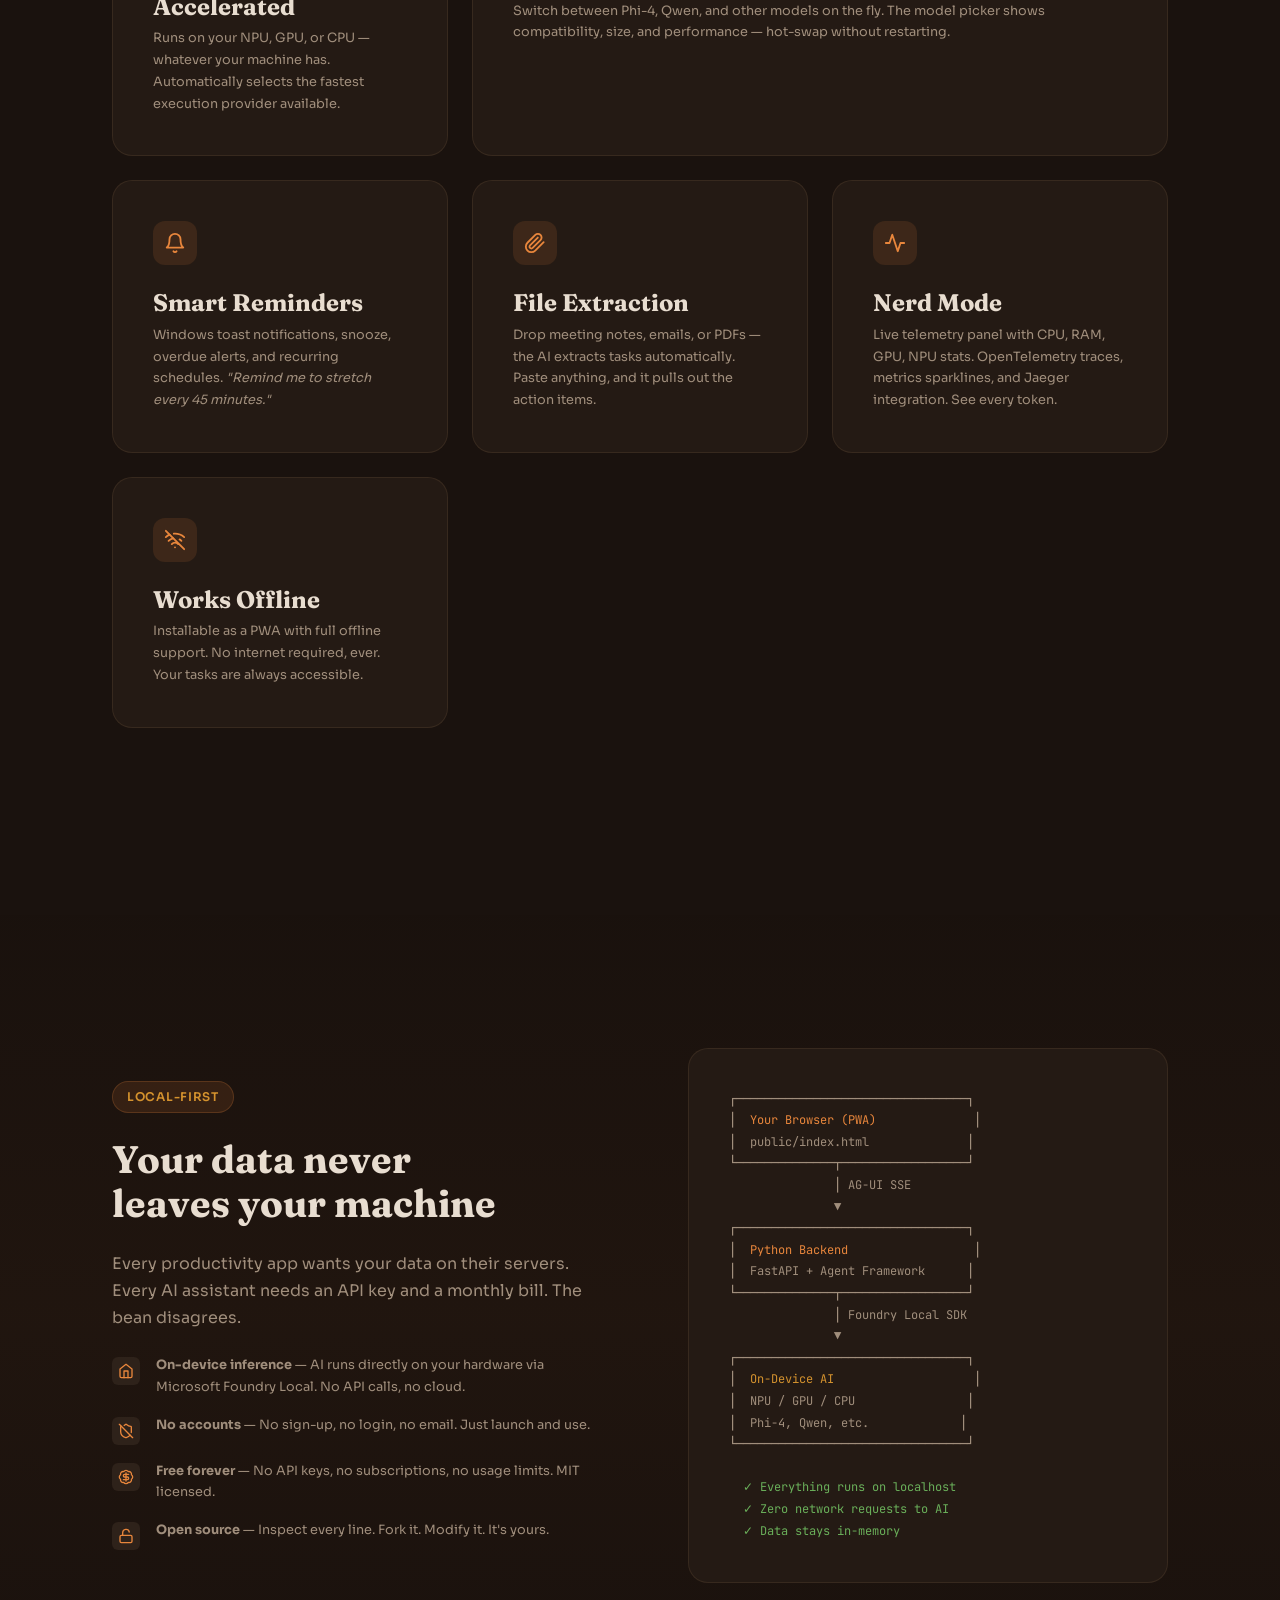
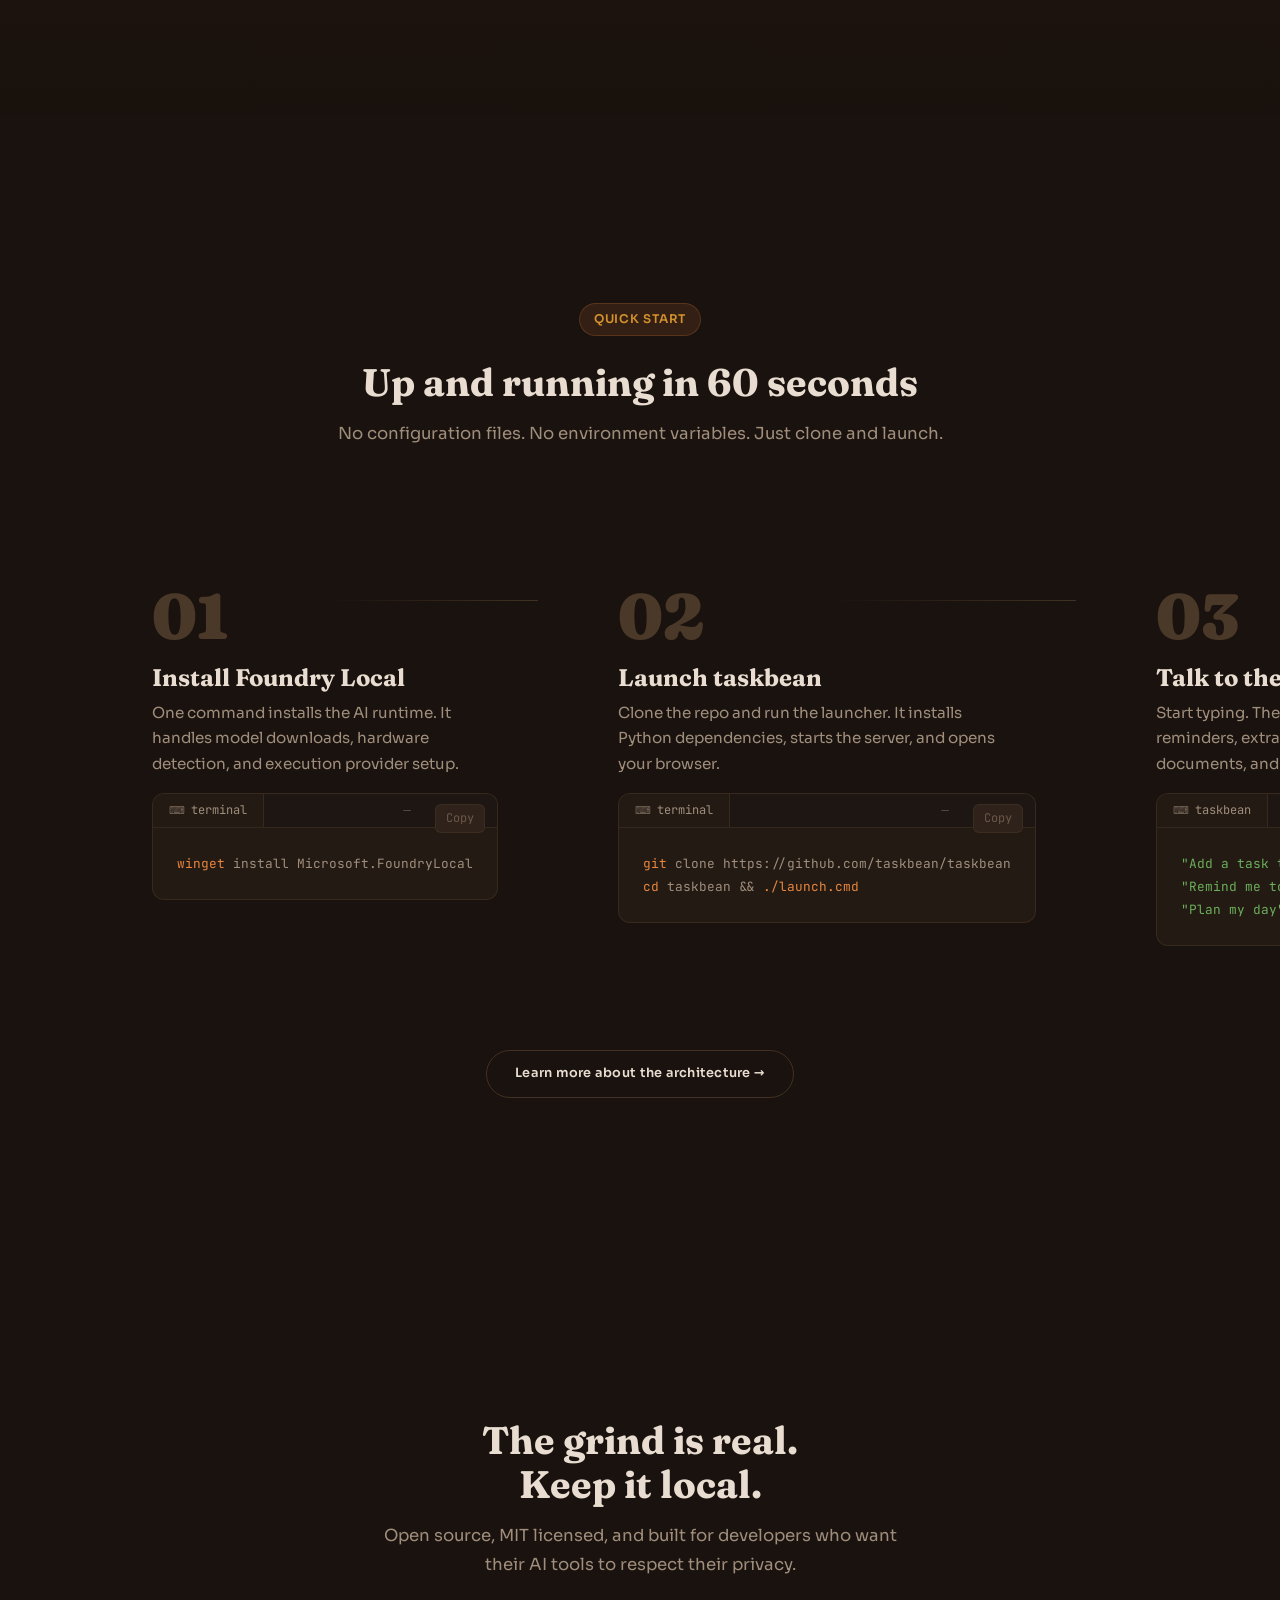
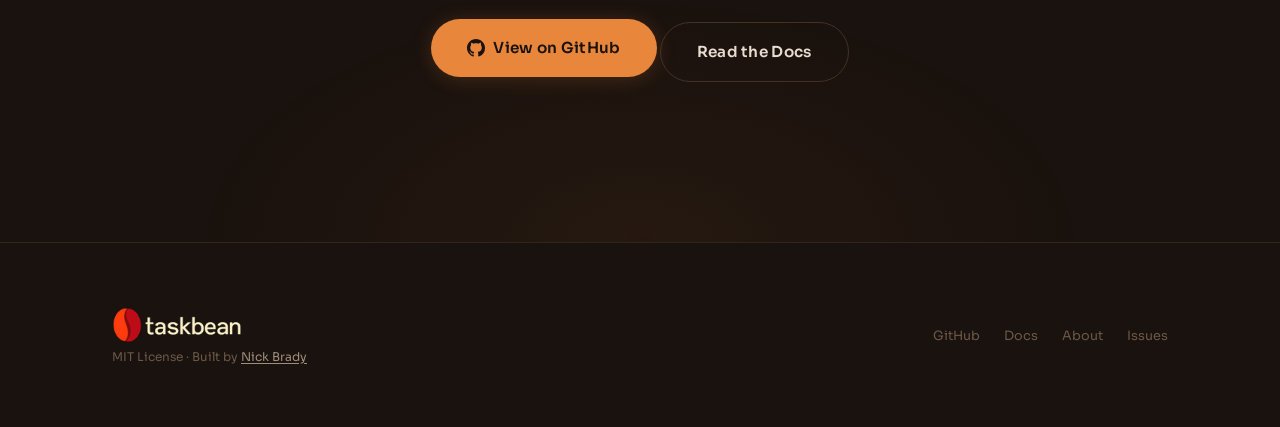
==== commit cdd6fad2: "feat(hero): terminal-led hero with bean + Install-the-CLI CTA Rework the landing hero to lead with t" ====
--- a/index.html
+++ b/index.html
@@ -68,22 +68,47 @@
   <main id="main">
 
   <!-- ═══ HERO ═══ -->
-  <section class="hero hero--short">
-    <div class="container hero__content">
-      <span class="badge">100% local · 100% free · 100% yours</span>
-      <h1 class="hero__title">
-        Your tasks.<br>Your machine.<br><em>No compromise.</em>
-      </h1>
-      <p class="hero__subtitle">
-        The AI task manager that runs entirely on your device. No cloud. No subscription. 
-        No data leaves your machine — unless you want it to.
-      </p>
-      <div class="hero__actions">
-        <a href="https://github.com/taskbean/taskbean#quick-start" class="btn btn--primary btn--large">
-          <svg width="18" height="18" viewBox="0 0 24 24" fill="none" stroke="currentColor" stroke-width="2" stroke-linecap="round" stroke-linejoin="round"><path d="M21 15v4a2 2 0 0 1-2 2H5a2 2 0 0 1-2-2v-4"/><polyline points="7 10 12 15 17 10"/><line x1="12" y1="15" x2="12" y2="3"/></svg>
-          Get Started
-        </a>
-        <a href="how-it-works.html" class="btn btn--ghost btn--large">See How It Works</a>
+  <section class="hero">
+    <div class="container hero__grid">
+      <div class="hero__content">
+        <span class="hero__badge">100% local · 100% free · 100% yours</span>
+        <h1 class="hero__title">
+          Your tasks. Your machine. <em>No compromise.</em>
+        </h1>
+        <p class="hero__subtitle">
+          The AI task manager that runs entirely on your device. No cloud. No subscription.
+          No data leaves your machine — unless you want it to.
+        </p>
+
+        <div class="hero__terminal" role="img" aria-label="Terminal showing: npm install -g taskbean, then bean install --agent copilot">
+          <div class="hero__terminal-bar" aria-hidden="true">
+            <span></span><span></span><span></span>
+          </div>
+          <pre class="hero__terminal-body" aria-hidden="true"><code><span class="line"><span class="prompt">$</span> npm install -g taskbean</span>
+<span class="line ok">✓ installed</span>
+<span class="line"><span class="prompt">$</span> bean install --agent copilot</span>
+<span class="line ok">✓ Skill linked</span>
+</code></pre>
+        </div>
+
+        <div class="hero__cta">
+          <a class="btn btn--primary btn--large" href="#quick-start">
+            <svg width="20" height="20" viewBox="0 0 24 24" fill="none" stroke="currentColor" stroke-width="2" stroke-linecap="round" stroke-linejoin="round" aria-hidden="true"><polyline points="4 17 10 11 4 5"/><line x1="12" y1="19" x2="20" y2="19"/></svg>
+            Install the CLI
+          </a>
+          <a class="btn btn--ghost btn--large" href="#showcase">
+            See the desktop app
+            <svg width="16" height="16" viewBox="0 0 24 24" fill="none" stroke="currentColor" stroke-width="2" stroke-linecap="round" stroke-linejoin="round" aria-hidden="true"><line x1="12" y1="5" x2="12" y2="19"/><polyline points="19 12 12 19 5 12"/></svg>
+          </a>
+        </div>
+      </div>
+
+      <div class="hero__visual" aria-hidden="true">
+        <svg class="hero__steam" viewBox="0 0 80 120" aria-hidden="true">
+          <path d="M20 100 C 14 80 30 60 22 40 C 16 25 28 10 24 0" />
+          <path d="M50 100 C 44 80 60 60 52 40 C 46 25 58 10 54 0" />
+        </svg>
+        <img src="assets/bean-icon.png" alt="" class="hero__bean" width="420" height="420" loading="eager" decoding="async">
       </div>
     </div>
   </section>
--- a/css/style.css
+++ b/css/style.css
@@ -23,6 +23,7 @@
     --c-primary:     #E8863C;
     --c-primary-dim: #D4922E;
     --c-accent:      #D4922E;
+    --c-accent-2:    #F5E6D3;
     --c-accent-soft: rgba(232, 134, 60, 0.12);
 
     --c-text:        #E8DDD0;
@@ -439,409 +440,225 @@
     min-height: 100dvh;
     display: flex;
     align-items: center;
-    padding-top: calc(80px + var(--s-2xl));
-    padding-bottom: var(--s-2xl);
+    padding-top: calc(80px + var(--s-xl));
+    padding-bottom: var(--s-xl);
     position: relative;
     overflow: hidden;
   }
 
-  /* Radial glow behind hero */
-  .hero::before {
-    content: '';
-    position: absolute;
-    top: -20%;
-    left: 50%;
-    transform: translateX(-50%);
-    width: 120%;
-    height: 80%;
-    background: radial-gradient(
-      ellipse 60% 50% at 50% 30%,
-      rgba(232, 134, 60, 0.06) 0%,
-      rgba(232, 134, 60, 0.02) 40%,
-      transparent 70%
-    );
-    pointer-events: none;
+  .hero__grid {
+    display: grid;
+    gap: var(--s-2xl);
+    align-items: center;
+  }
+
+  @media (min-width: 900px) {
+    .hero__grid {
+      grid-template-columns: minmax(0, 1.2fr) minmax(0, 1fr);
+    }
   }
 
   .hero__content {
     position: relative;
     z-index: 1;
-    text-align: center;
-    max-width: 900px;
-    margin-inline: auto;
+    min-width: 0;
+  }
+
+  .hero__badge {
+    display: inline-flex;
+    align-items: center;
+    gap: 6px;
+    font-size: var(--fs-xs);
+    font-weight: 600;
+    letter-spacing: 0.06em;
+    text-transform: uppercase;
+    padding: 5px 14px;
+    border-radius: var(--r-full);
+    background: var(--c-accent-soft);
+    color: var(--c-accent);
+    border: 1px solid rgba(232, 134, 60, 0.2);
+    margin-bottom: var(--s-lg);
   }
 
   .hero__title {
-    font-size: var(--fs-hero);
+    font-size: clamp(1.875rem, 4vw + 0.75rem, 4rem);
     font-family: var(--f-display);
     font-weight: 900;
     line-height: 1.05;
     font-variation-settings: 'WONK' 1, 'SOFT' 60;
     margin-bottom: var(--s-lg);
     letter-spacing: -0.02em;
+    text-wrap: balance;
+    hyphens: manual;
+    word-break: normal;
+    overflow-wrap: normal;
   }
 
   .hero__title em {
-    font-style: normal;
     color: var(--c-primary);
     position: relative;
+    font-variation-settings: 'WONK' 1;
   }
 
   .hero__subtitle {
     font-size: clamp(1.05rem, 1.5vw, 1.25rem);
     color: var(--c-text-2);
     max-width: 580px;
-    margin-inline: auto;
-    margin-bottom: var(--s-xl);
+    margin-bottom: var(--s-lg);
     line-height: 1.7;
   }
 
-  .hero__actions {
-    display: flex;
-    justify-content: center;
+  /* ── Hero terminal ──────────────────────────────────────────────── */
+  .hero__terminal {
+    max-width: 480px;
+    width: 100%;
+    background: var(--c-surface-2);
+    border: 1px solid var(--c-border);
+    border-radius: var(--r-md);
+    box-shadow: var(--shadow-md);
+    overflow: hidden;
+    margin-bottom: var(--s-lg);
+  }
+
+  .hero__terminal-bar {
+    display: flex;
+    align-items: center;
+    gap: 6px;
+    padding: 10px 14px;
+    background: var(--c-surface);
+    border-bottom: 1px solid var(--c-border);
+  }
+
+  .hero__terminal-bar span {
+    width: 10px;
+    height: 10px;
+    border-radius: 50%;
+    background: var(--c-surface-3);
+  }
+  .hero__terminal-bar span:nth-child(1) { background: #6B4438; }
+  .hero__terminal-bar span:nth-child(2) { background: #6B5738; }
+  .hero__terminal-bar span:nth-child(3) { background: #4A6B38; }
+
+  .hero__terminal-body {
+    margin: 0;
+    padding: var(--s-md) var(--s-lg);
+    font-family: var(--f-mono);
+    font-size: 0.9rem;
+    line-height: 1.7;
+    color: var(--c-text);
+    white-space: pre;
+    overflow-x: auto;
+  }
+
+  .hero__terminal-body .line {
+    display: block;
+    opacity: 1;
+  }
+
+  .hero__terminal-body .prompt {
+    color: var(--c-accent-2);
+    margin-right: 0.5em;
+    user-select: none;
+  }
+
+  .hero__terminal-body .line.ok {
+    color: var(--c-success);
+  }
+
+  @media (prefers-reduced-motion: no-preference) {
+    .hero__terminal-body .line {
+      opacity: 0;
+      animation: hero-typein 300ms var(--ease-out) forwards;
+    }
+    .hero__terminal-body .line:nth-child(1) { animation-delay: 700ms; }
+    .hero__terminal-body .line:nth-child(2) { animation-delay: 1100ms; }
+    .hero__terminal-body .line:nth-child(3) { animation-delay: 1500ms; }
+    .hero__terminal-body .line:nth-child(4) { animation-delay: 1900ms; }
+  }
+
+  @keyframes hero-typein {
+    from { opacity: 0; transform: translateY(10px); }
+    to   { opacity: 1; transform: translateY(0); }
+  }
+
+  /* ── Hero CTA ───────────────────────────────────────────────────── */
+  .hero__cta {
+    display: flex;
     gap: var(--s-md);
     flex-wrap: wrap;
-    margin-bottom: var(--s-3xl);
-  }
-
+    margin-bottom: var(--s-xl);
+  }
+
+  .hero__cta .btn svg {
+    flex-shrink: 0;
+  }
+
+  /* Ghost CTA border promoted to brand cream globally for WCAG 3:1 on dark bg. */
+  .hero__cta .btn--ghost:hover {
+    border-color: var(--c-primary-dim);
+  }
+
+  /* ── Hero visual (bean) ─────────────────────────────────────────── */
   .hero__visual {
     position: relative;
-    max-width: 960px;
-    margin-inline: auto;
-  }
-
-  /* ── App Mockup ─────────────────────────────────────────────────── */
-  .app-mockup {
-    border-radius: var(--r-lg);
-    border: 1px solid rgba(0,0,0,0.12);
-    box-shadow: var(--shadow-lg), 0 0 80px rgba(232, 134, 60, 0.08);
-    overflow: hidden;
-    font-size: 12px;
-    line-height: 1.5;
-  }
-
-  /* ── Lucide icons inside mockup ─────────────────────────────── */
-  .app-mockup svg[data-lucide], .app-mockup .lucide {
-    width: 14px; height: 14px; display: inline-block; vertical-align: middle; flex-shrink: 0;
-  }
-  .app-mockup .icon-sm svg[data-lucide], .app-mockup svg.icon-sm,
-  .app-mockup .icon-sm { width: 12px; height: 12px; }
-  .mockup-appbar .icon-sm { width: 13px; height: 13px; }
-  .mockup-statusbar svg[data-lucide] { width: 10px; height: 10px; vertical-align: -1px; }
-  .mockup-task__meta svg[data-lucide] { width: 10px; height: 10px; vertical-align: -1px; }
-  .mockup-file-card__icon svg[data-lucide] { width: 20px; height: 20px; color: var(--m-accent); }
-
-  /* ── Latte theme for mockup ───────────────────────────────────── */
-  .app-mockup--latte {
-    --m-bg:      #FAF6F1;
-    --m-surface: #FFFBF5;
-    --m-surface2:#F0E8DE;
-    --m-border:  #D4C4B0;
-    --m-text:    #2C1810;
-    --m-text2:   #7A6348;
-    --m-text3:   #A89880;
-    --m-accent:  #C8520A;
-    --m-green:   #2D8E2D;
-    --m-orange:  #C86A1A;
-    --m-red:     #C83030;
-    --m-purple:  #8B5CA0;
-    background: var(--m-bg);
-    color: var(--m-text);
-  }
-
-  /* ── App header bar (matches real app) ──────────────────────── */
-  .mockup-appbar {
-    display: grid;
-    grid-template-columns: 1fr auto 1fr;
-    align-items: center;
-    padding: 0 12px;
-    height: 40px;
-    border-bottom: 1px solid var(--m-border);
-    background: var(--m-surface);
-    font-size: 12px;
-  }
-
-  .mockup-appbar__left {
-    display: flex;
-    align-items: center;
-    gap: 10px;
-  }
-
-  .mockup-appbar__tab {
-    color: var(--m-text3);
-    font-size: 12px;
-    white-space: nowrap;
-  }
-
-  .mockup-appbar__tab--active {
-    color: var(--m-accent);
-    font-weight: 600;
-  }
-
-  .mockup-count {
-    font-size: 10px;
-    background: rgba(200, 82, 10, 0.12);
-    color: var(--m-accent);
-    padding: 1px 6px;
-    border-radius: var(--r-full);
-    margin-left: 2px;
-  }
-
-  .mockup-count--dim {
-    background: var(--m-surface2);
-    color: var(--m-text3);
-  }
-
-  .mockup-appbar__center {
-    display: flex;
-    align-items: center;
-    gap: 6px;
-    justify-self: center;
-  }
-
-  .mockup-appbar__brand {
-    font-family: var(--f-display);
-    font-size: 14px;
-    font-weight: 700;
-    color: var(--m-text);
-    font-variation-settings: 'WONK' 1, 'SOFT' 50;
-  }
-
-  .mockup-appbar__right {
-    display: flex;
-    align-items: center;
-    gap: 10px;
-    justify-self: end;
-  }
-
-  .mockup-appbar__icon {
-    color: var(--m-text3);
-    font-size: 14px;
-  }
-
-  .mockup-appbar__install {
-    font-size: 11px;
-    font-weight: 600;
-    color: var(--m-text2);
-    background: var(--m-surface2);
-    padding: 3px 10px;
-    border-radius: var(--r-sm);
-  }
-
-  .mockup-body {
-    display: grid;
-    grid-template-columns: 220px 1fr;
-    min-height: 514px;
-  }
-
-  /* Sidebar */
-  .mockup-sidebar {
-    border-right: 1px solid var(--m-border);
-    background: var(--m-surface);
-    overflow: hidden;
-  }
-
-  .mockup-task {
-    display: flex;
-    gap: 10px;
-    padding: 10px 14px;
-    border-bottom: 1px solid rgba(0,0,0,0.04);
-    align-items: flex-start;
-    transition: background 150ms ease;
-  }
-
-  .mockup-task:hover { background: rgba(0,0,0,0.02); }
-
-  .mockup-check {
-    width: 16px;
-    height: 16px;
-    border-radius: 50%;
-    border: 1.5px solid var(--m-text3);
-    flex-shrink: 0;
-    margin-top: 2px;
     display: flex;
     align-items: center;
     justify-content: center;
-    font-size: 9px;
-  }
-
-  .mockup-check--done {
-    background: var(--m-green);
-    border-color: var(--m-green);
-    color: #fff;
-  }
-
-  .mockup-task__title {
-    color: var(--m-text);
-    font-weight: 500;
-    font-size: 12px;
-    margin-bottom: 2px;
-  }
-
-  .mockup-task__title--done {
-    text-decoration: line-through;
-    color: var(--m-text3);
-  }
-
-  .mockup-task__meta {
-    font-size: 10px;
-    color: var(--m-text3);
-  }
-
-  .meta-date { color: var(--m-orange); }
-  .meta-src--cmd { color: var(--m-text3); }
-  .meta-src--agent { color: var(--m-green); }
-  .meta-src--ext { color: var(--m-accent); }
-
-  /* Chat */
-  .mockup-chat {
-    display: flex;
-    flex-direction: column;
-    background: var(--m-bg);
-  }
-
-  .mockup-chat__header {
-    display: flex;
-    justify-content: space-between;
-    align-items: center;
-    padding: 10px 16px;
-    border-bottom: 1px solid var(--m-border);
-  }
-
-  .mockup-chat__new {
-    font-size: 12px;
-    font-weight: 600;
-    color: var(--m-text2);
-    background: var(--m-surface2);
-    padding: 4px 12px;
-    border-radius: var(--r-sm);
-  }
-
-  .mockup-chat__status {
-    color: var(--m-green);
-    font-size: 11px;
-    font-weight: 600;
-  }
-
-  .mockup-chat__messages {
-    flex: 1;
-    padding: 16px;
-    display: flex;
-    flex-direction: column;
-    gap: 12px;
-    overflow: hidden;
-  }
-
-  .mockup-msg {
-    border-radius: var(--r-md);
-    padding: 12px 16px;
-    font-size: 12px;
-    line-height: 1.7;
-    max-width: 90%;
-  }
-
-  .mockup-msg--user {
-    background: var(--m-surface2);
-    color: var(--m-text);
-    border: 1px solid var(--m-border);
-    align-self: flex-end;
-    font-weight: 500;
-  }
-
-  .mockup-msg--ai {
-    background: rgba(200, 82, 10, 0.06);
-    border: 1px solid rgba(200, 82, 10, 0.15);
-    color: var(--m-text2);
-    display: flex;
-    gap: 10px;
-    align-self: flex-start;
-  }
-
-  .mockup-msg--ai strong { color: var(--m-text); font-weight: 600; }
-
-  .mockup-msg__icon {
-    font-size: 14px;
-    flex-shrink: 0;
-    margin-top: 2px;
-  }
-
-  .mockup-tag {
-    font-size: 10px;
-    color: var(--m-accent);
-    background: rgba(200, 82, 10, 0.08);
-    padding: 1px 6px;
-    border-radius: 4px;
-    margin-left: 2px;
-  }
-
-  .mockup-tool-call {
-    font-family: var(--f-mono);
-    font-size: 10px;
-    color: var(--m-text3);
-    background: var(--m-surface);
-    border: 1px solid var(--m-border);
-    border-radius: var(--r-sm);
-    padding: 6px 12px;
-    align-self: flex-start;
-  }
-
-  .tool-ok { color: var(--m-green); }
-
-  .mockup-chat__input {
-    display: flex;
-    align-items: center;
-    gap: 8px;
-    padding: 12px 16px;
-    border-top: 1px solid var(--m-border);
-    color: var(--m-text3);
-    font-size: 12px;
-  }
-
-  .mockup-chat__input-clip {
-    font-size: 14px;
-    opacity: 0.6;
-  }
-
-  .mockup-chat__input-actions {
-    display: flex;
-    gap: 10px;
-    font-size: 11px;
-    color: var(--m-text3);
-    margin-left: auto;
-  }
-
-  .mockup-model-badge {
-    background: var(--m-surface2);
-    padding: 2px 8px;
-    border-radius: 4px;
-    font-family: var(--f-mono);
-    font-size: 10px;
-    border: 1px solid var(--m-border);
-  }
-
-  /* Status bar */
-  .mockup-statusbar {
-    display: flex;
-    justify-content: space-between;
-    align-items: center;
-    padding: 5px 14px;
-    background: var(--m-surface);
-    border-top: 1px solid var(--m-border);
-    font-size: 10px;
-    font-family: var(--f-mono);
-    color: var(--m-text3);
-  }
-
-  .status-foundry { color: var(--m-green); }
-
-  @media (max-width: 640px) {
-    .mockup-body { grid-template-columns: 1fr; }
-    .mockup-sidebar { display: none; }
-    .app-mockup { font-size: 11px; }
-    .mockup-appbar__left { display: none; }
-    .mockup-appbar { grid-template-columns: auto 1fr; }
-    .mockup-appbar__right { gap: 6px; }
-  }
+    max-width: 100%;
+  }
+
+  .hero__bean {
+    width: 100%;
+    max-width: 420px;
+    height: auto;
+    display: block;
+    position: relative;
+    z-index: 1;
+  }
+
+  .hero__steam {
+    position: absolute;
+    top: -20px;
+    left: 50%;
+    transform: translateX(-50%);
+    width: 80px;
+    height: 120px;
+    z-index: 0;
+    fill: none;
+    stroke: var(--c-accent-2);
+    stroke-width: 2;
+    stroke-linecap: round;
+    opacity: 0.4;
+  }
+
+  .hero__steam path {
+    stroke-dasharray: 140;
+    stroke-dashoffset: 140;
+    animation: hero-steam-drift 4s var(--ease-out) infinite;
+  }
+  .hero__steam path:nth-child(2) { animation-delay: 1.5s; }
+
+  @keyframes hero-steam-drift {
+    0%   { stroke-dashoffset: 140; opacity: 0; transform: translateY(0); }
+    20%  { opacity: 0.5; }
+    80%  { opacity: 0.3; }
+    100% { stroke-dashoffset: 0; opacity: 0; transform: translateY(-20px); }
+  }
+
+  @media (prefers-reduced-motion: reduce) {
+    .hero__steam path {
+      animation: none;
+      opacity: 0.4;
+      stroke-dashoffset: 0;
+    }
+  }
+
+  @media (max-width: 899px) {
+    .hero__content { max-width: 100%; }
+    .hero__bean { max-width: 200px; }
+    .hero__visual { justify-content: center; }
+  }
+
   .hero__float {
     position: absolute;
     background: var(--c-surface-2);
@@ -2192,10 +2009,10 @@
   .stagger > .reveal:nth-child(8) { transition-delay: 560ms; }
 
   /* Hero entrance */
-  .hero .badge        { animation: fade-up 0.8s var(--ease-out) 0.1s both; }
+  .hero__badge       { animation: fade-up 0.8s var(--ease-out) 0.1s both; }
   .hero__title        { animation: fade-up 0.8s var(--ease-out) 0.2s both; }
   .hero__subtitle     { animation: fade-up 0.8s var(--ease-out) 0.35s both; }
-  .hero__actions      { animation: fade-up 0.8s var(--ease-out) 0.5s both; }
+  .hero__cta          { animation: fade-up 0.8s var(--ease-out) 0.5s both; }
   .hero__visual       { animation: fade-up 1s var(--ease-out) 0.65s both; }
 
   /* Reduced motion */
@@ -2276,6 +2093,8 @@
 
     /* Hero — tighter spacing */
     .hero--short { padding-top: calc(70px + var(--s-xl)); }
+    .hero__cta { flex-direction: column; gap: var(--s-sm); }
+    .hero__cta .btn { width: 100%; justify-content: center; }
     .hero__actions { flex-direction: column; gap: var(--s-sm); }
     .hero__actions .btn { width: 100%; justify-content: center; }
 
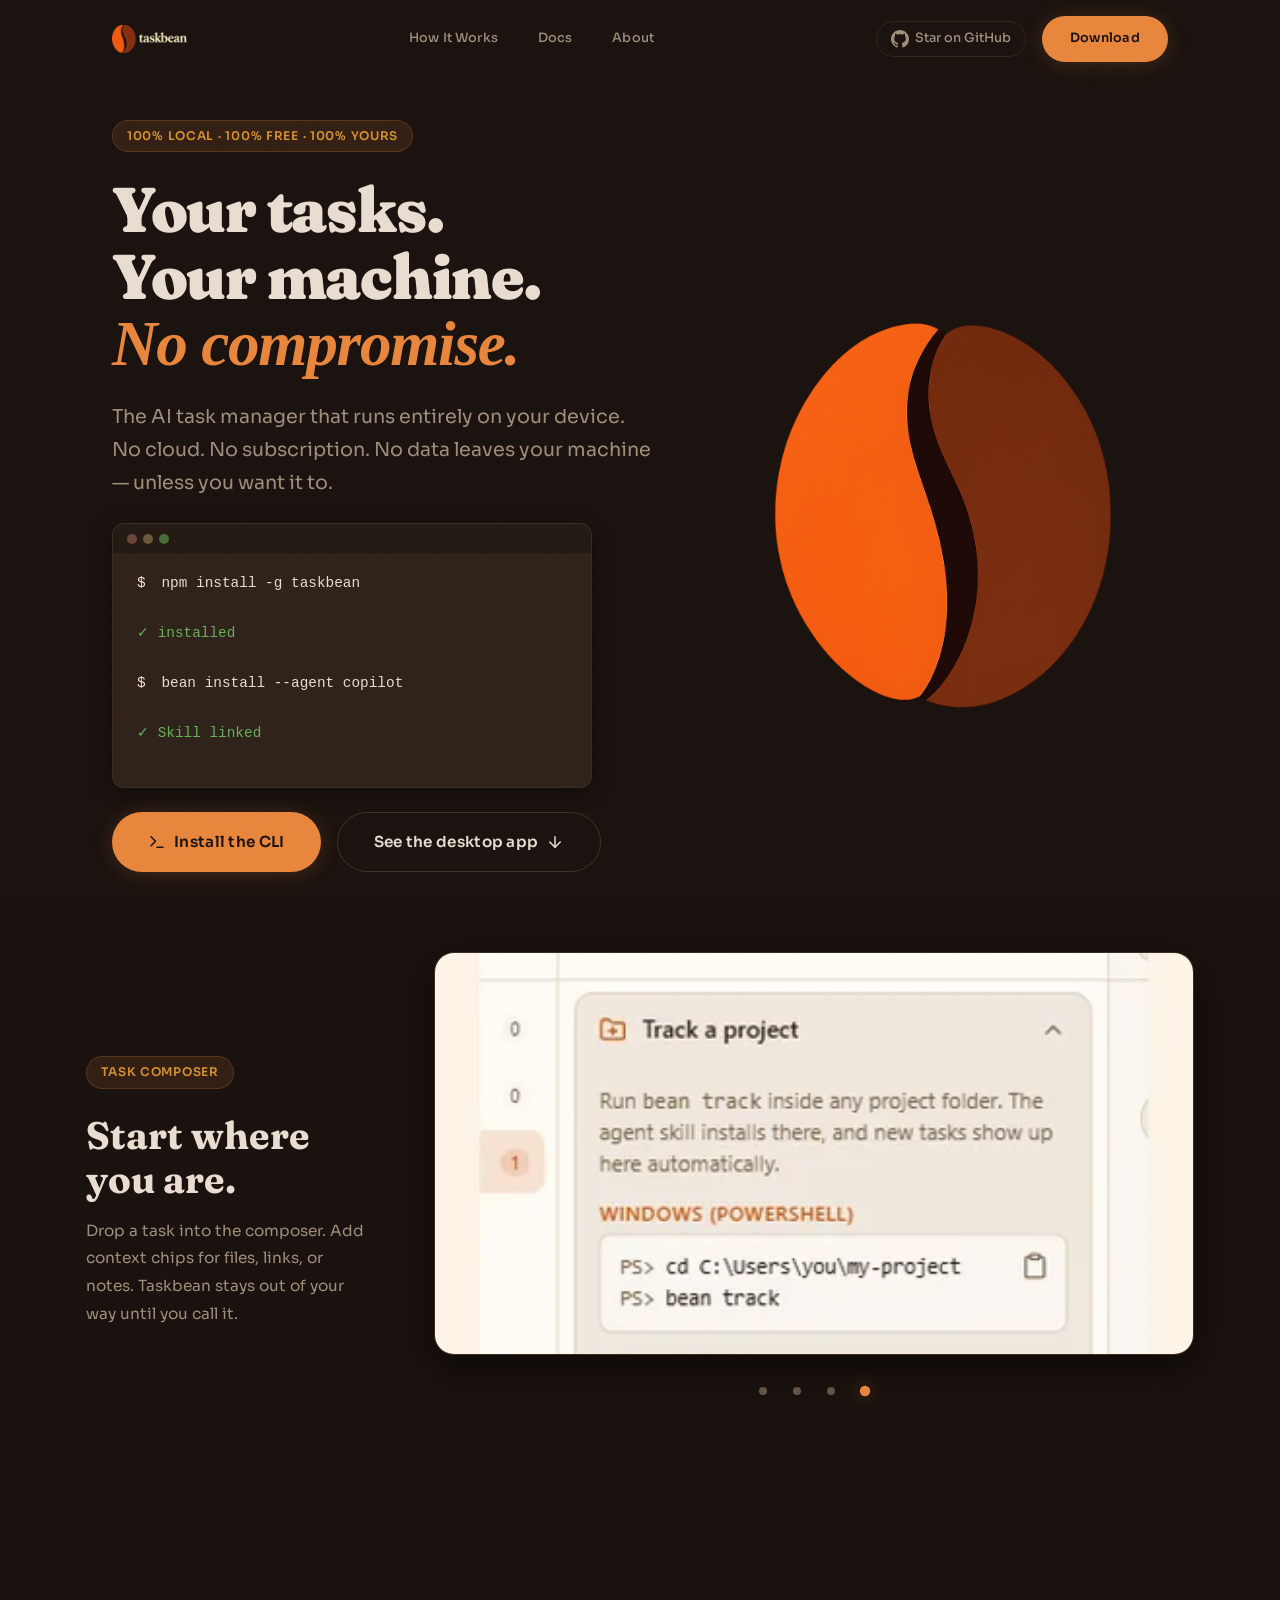
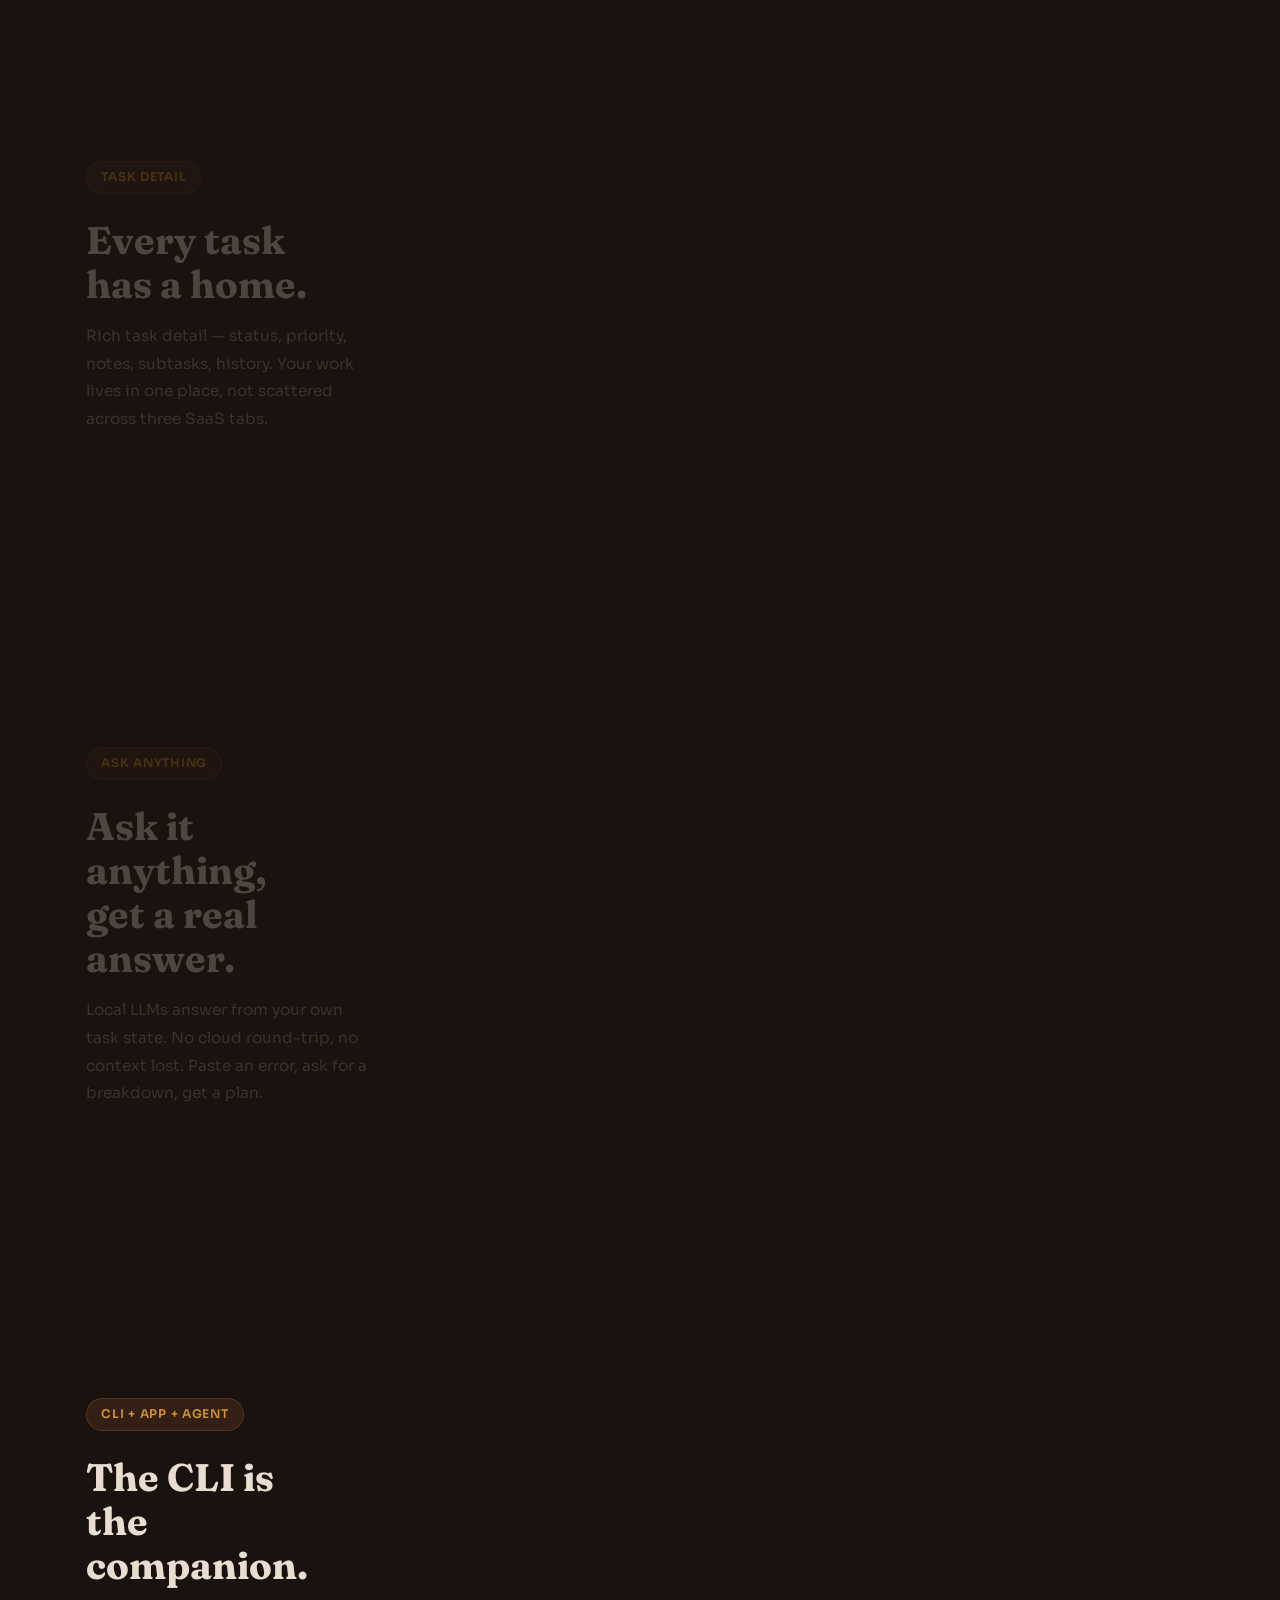
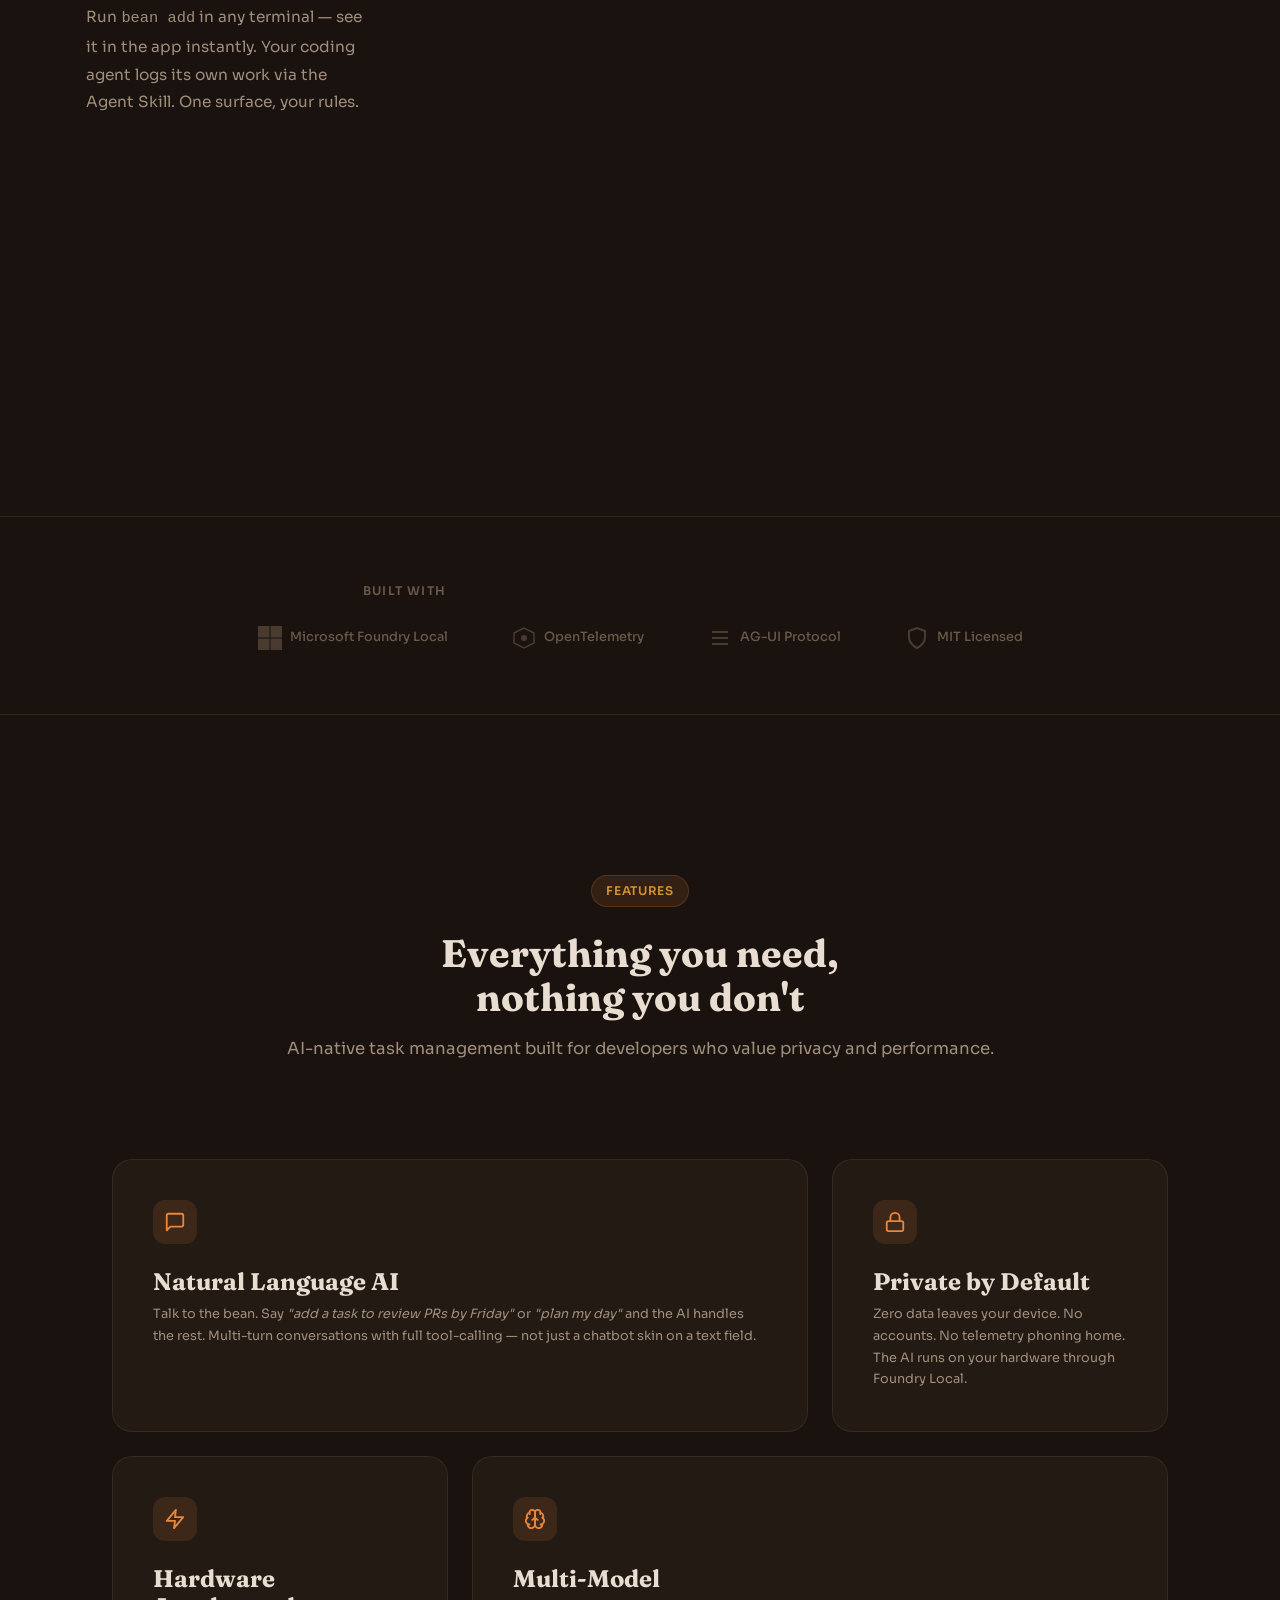
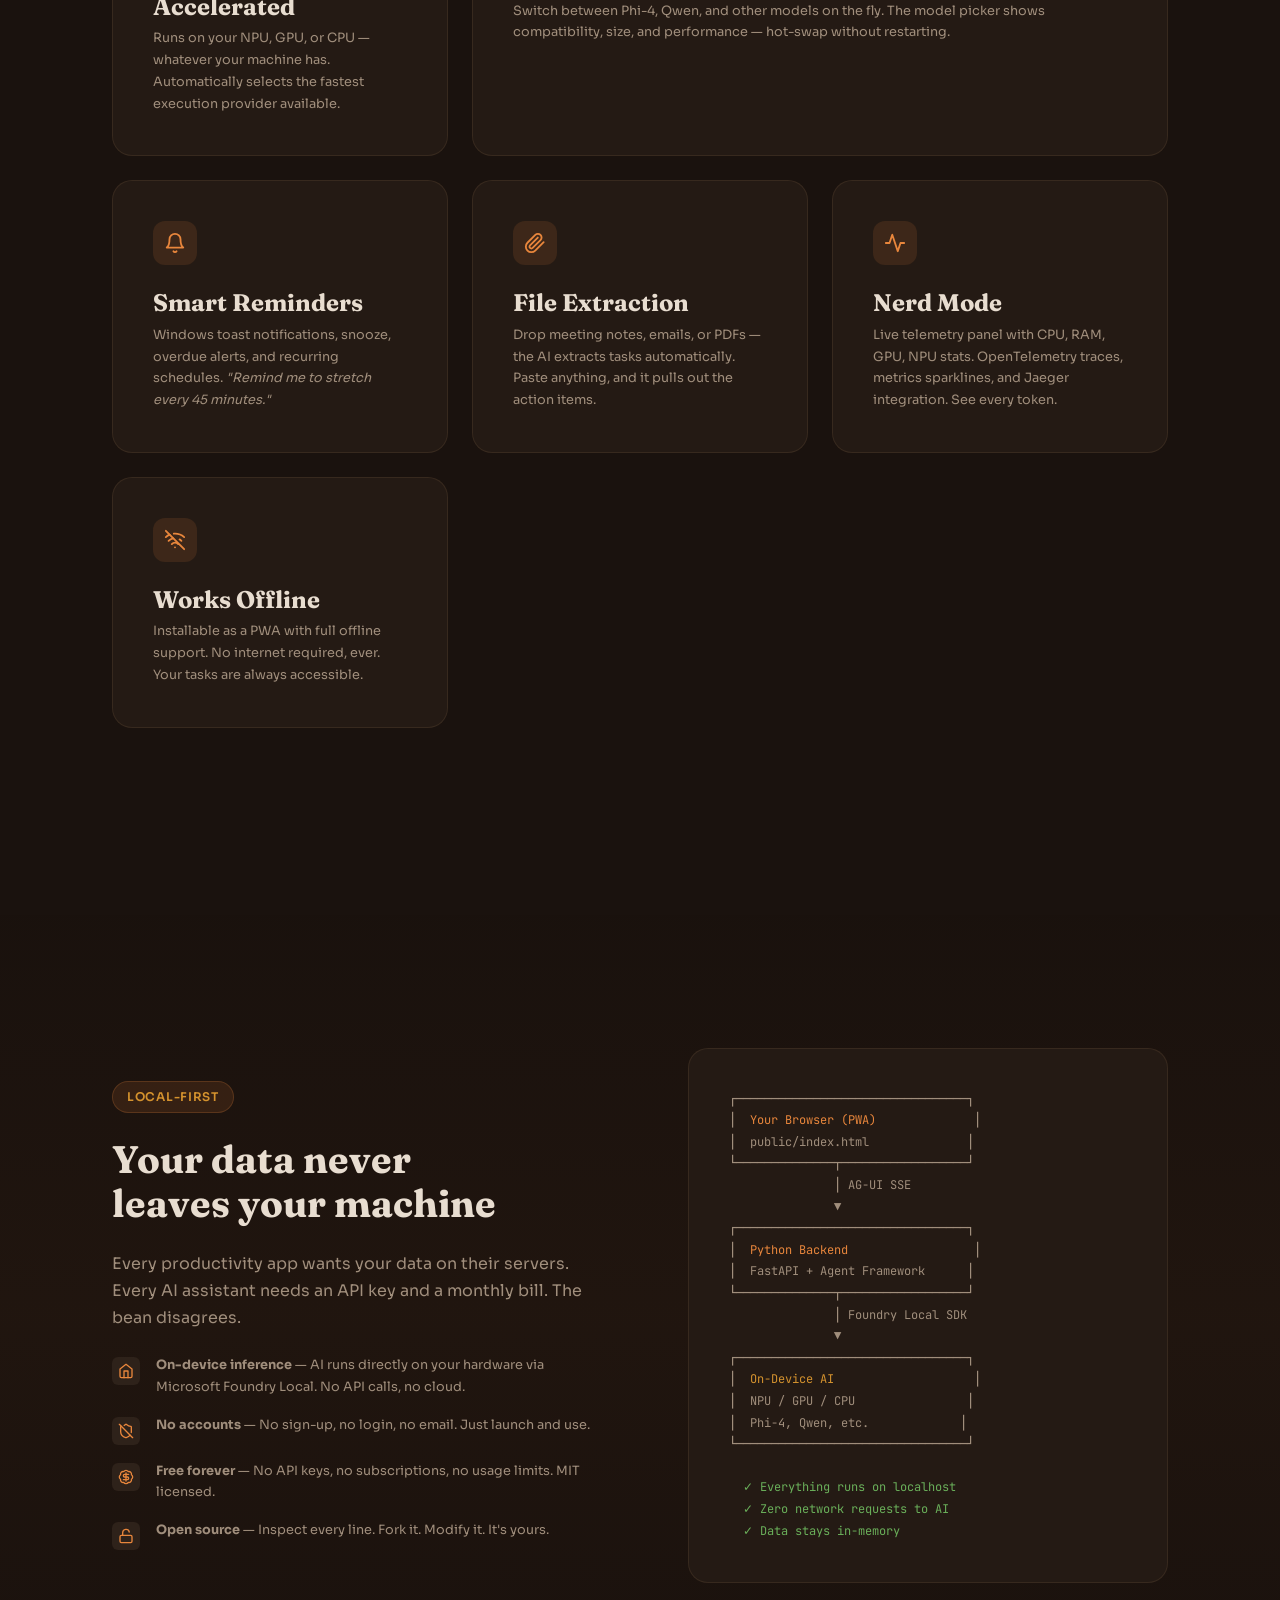
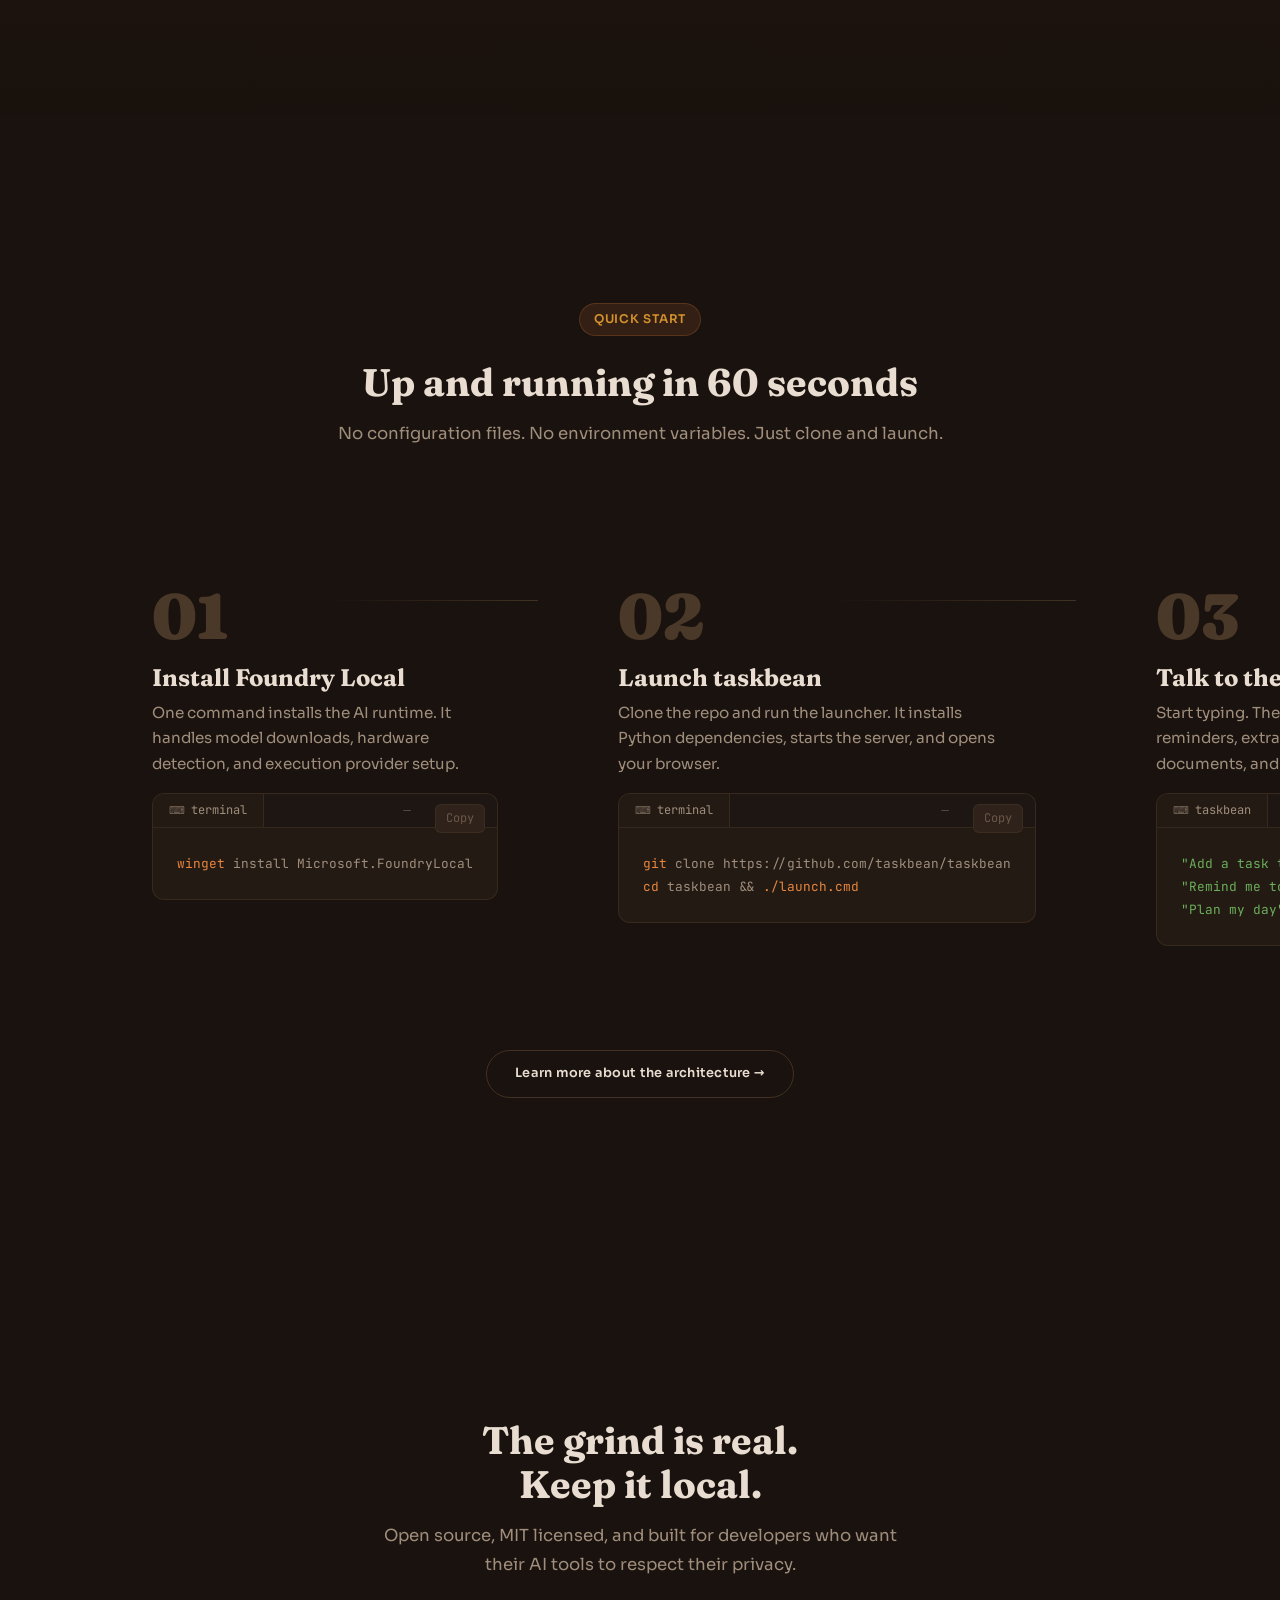
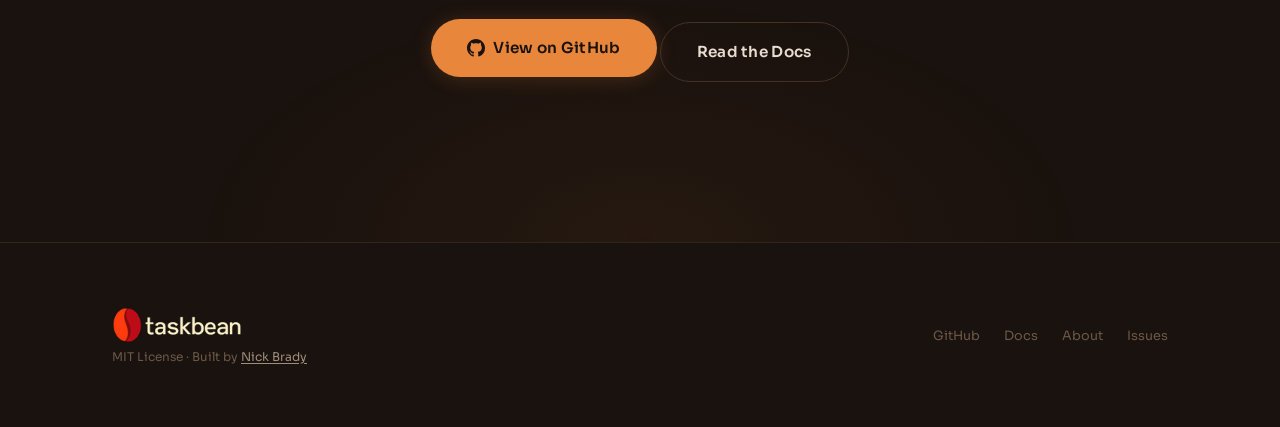
==== commit 78efeb8e: "refactor(showcase): replace mockup with real screenshots + sticky scroll Drop the ~700-line HTML+CSS" ====
--- a/index.html
+++ b/index.html
@@ -113,398 +113,77 @@
     </div>
   </section>
 
-  <!-- ═══ SHOWCASE — Scroll-Driven Animated Walkthrough ═══ -->
-  <section class="showcase" aria-label="Product walkthrough">
-    <div class="showcase__inner container container--wide">
-
-      <!-- Left: scrolling text panels -->
-      <div class="showcase__text">
+  <!-- ═══ SHOWCASE — Real product screenshots, scroll-driven ═══ -->
+  <section class="showcase" id="showcase" aria-label="Product walkthrough">
+    <div class="showcase__layout container container--wide">
+
+      <!-- Left: scrolling text panels (the accessible narrative) -->
+      <div class="showcase__panels">
         <div class="showcase__panel" data-scene="1">
           <div class="showcase__panel-content">
-            <span class="badge">AI Chat</span>
-            <h2>Talk to the bean.<br>It gets things done.</h2>
-            <p>Natural language task management with real tool-calling. Say <em>"plan my day"</em> and the AI structures your tasks, sets reminders, and prioritizes — all in one turn.</p>
+            <span class="badge">Task composer</span>
+            <h2>Start where<br>you are.</h2>
+            <p>Drop a task into the composer. Add context chips for files, links, or notes. Taskbean stays out of your way until you call it.</p>
           </div>
         </div>
         <div class="showcase__panel" data-scene="2">
           <div class="showcase__panel-content">
-            <span class="badge">File Extraction</span>
-            <h2>Drop a file.<br>Get tasks back.</h2>
-            <p>Paste meeting notes, drop a PDF, or forward an email. The AI extracts action items automatically — no manual entry, no copy-paste.</p>
+            <span class="badge">Task detail</span>
+            <h2>Every task<br>has a home.</h2>
+            <p>Rich task detail — status, priority, notes, subtasks, history. Your work lives in one place, not scattered across three SaaS tabs.</p>
           </div>
         </div>
         <div class="showcase__panel" data-scene="3">
           <div class="showcase__panel-content">
-            <span class="badge">NPU Acceleration</span>
-            <h2>Your hardware.<br>Maximum speed.</h2>
-            <p>Runs on NPU, GPU, or CPU — whatever your machine has. Hot-swap models on the fly. See real-time hardware stats in nerd mode.</p>
+            <span class="badge">Ask anything</span>
+            <h2>Ask it anything,<br>get a real answer.</h2>
+            <p>Local LLMs answer from your own task state. No cloud round-trip, no context lost. Paste an error, ask for a breakdown, get a plan.</p>
           </div>
         </div>
         <div class="showcase__panel" data-scene="4">
           <div class="showcase__panel-content">
-            <span class="badge">Copilot Usage</span>
-            <h2>Track your AI.<br>Know the cost.</h2>
-            <p>See tokens, sessions, requests and turns across all your Copilot coding sessions. Group tasks by project with automatic GitHub repo detection.</p>
-          </div>
-        </div>
-      </div>
-
-      <!-- Right: sticky mockup -->
-      <div class="showcase__mockup">
-        <div class="app-mockup app-mockup--latte" aria-hidden="true">
-          <!-- App header — matches real app: tabs left, logo center, actions right -->
-          <div class="mockup-appbar">
-            <div class="mockup-appbar__left">
-              <span class="mockup-appbar__tab mockup-appbar__tab--active" data-tab="tasks"><i data-lucide="check-square" class="icon-sm"></i> Tasks <span class="mockup-count">5</span></span>
-              <span class="mockup-appbar__tab" data-tab="recurring"><i data-lucide="timer" class="icon-sm"></i> Recurring <span class="mockup-count mockup-count--dim">0</span></span>
-              <span class="mockup-appbar__tab" data-tab="projects"><i data-lucide="folder-kanban" class="icon-sm"></i> Projects <span class="mockup-count">1</span></span>
-              <span class="mockup-appbar__tab"><i data-lucide="eye" class="icon-sm"></i></span>
-              <span class="mockup-appbar__tab"><i data-lucide="plus" class="icon-sm"></i></span>
-            </div>
-            <div class="mockup-appbar__center">
-              <img src="assets/bean-48.png" alt="" width="12" height="22">
-              <span class="mockup-appbar__brand">taskbean</span>
-            </div>
-            <div class="mockup-appbar__right">
-              <span class="mockup-appbar__icon"><i data-lucide="settings" class="icon-sm"></i></span>
-              <span class="mockup-appbar__install"><i data-lucide="download" class="icon-sm"></i> Install</span>
-            </div>
-          </div>
-
-          <!-- Scene container — scenes cross-fade -->
-          <div class="mockup-scenes">
-
-            <!-- ╌╌╌ SCENE 1: AI Chat ╌╌╌ -->
-            <div class="mockup-scene scene-active" data-scene="1">
-              <div class="mockup-body">
-                <div class="mockup-sidebar">
-                  <div class="mockup-task mockup-task--complete scene-el" data-delay="1400">
-                    <span class="mockup-check mockup-check--done">✓</span>
-                    <div><div class="mockup-task__title mockup-task__title--done">Review Q2 roadmap</div><div class="mockup-task__meta"><span class="meta-date"><i data-lucide="calendar" class="icon-sm"></i> Today</span> · <span class="meta-src meta-src--cmd"><i data-lucide="message-square" class="icon-sm"></i> command</span></div></div>
-                  </div>
-                  <div class="mockup-task scene-el" data-delay="800">
-                    <span class="mockup-check"></span>
-                    <div><div class="mockup-task__title">Update API docs</div><div class="mockup-task__meta"><span class="meta-date"><i data-lucide="calendar" class="icon-sm"></i> Tomorrow</span> · <span class="meta-src meta-src--agent"><i data-lucide="bot" class="icon-sm"></i> agent</span></div></div>
-                  </div>
-                  <div class="mockup-task scene-el" data-delay="900">
-                    <span class="mockup-check"></span>
-                    <div><div class="mockup-task__title">Fix auth middleware</div><div class="mockup-task__meta"><span class="meta-date"><i data-lucide="calendar" class="icon-sm"></i> Friday</span> · <span class="meta-src meta-src--ext"><i data-lucide="brain" class="icon-sm"></i> extracted</span></div></div>
-                  </div>
-                  <div class="mockup-task scene-el" data-delay="1000">
-                    <span class="mockup-check"></span>
-                    <div><div class="mockup-task__title">Deploy staging build</div><div class="mockup-task__meta"><span class="meta-date"><i data-lucide="calendar" class="icon-sm"></i> Fri 17:00</span> · <span class="meta-src meta-src--cmd"><i data-lucide="message-square" class="icon-sm"></i> command</span></div></div>
-                  </div>
-                  <div class="mockup-task scene-el" data-delay="1100">
-                    <span class="mockup-check"></span>
-                    <div><div class="mockup-task__title">Write release notes</div><div class="mockup-task__meta"><span class="meta-date"><i data-lucide="calendar" class="icon-sm"></i> Next Mon</span> · <span class="meta-src meta-src--agent"><i data-lucide="bot" class="icon-sm"></i> agent</span></div></div>
-                  </div>
-                </div>
-                <div class="mockup-chat">
-                  <div class="mockup-chat__header">
-                    <span class="mockup-chat__new">+ New Chat</span>
-                    <span class="mockup-chat__status">● Ready</span>
-                  </div>
-                  <div class="mockup-chat__messages">
-                    <div class="mockup-msg mockup-msg--user scene-el" data-delay="200">
-                      Plan my day — I have a standup at 10 and a deploy at 5
-                    </div>
-                    <div class="mockup-msg mockup-msg--ai scene-el" data-delay="600">
-                      <span class="mockup-msg__icon"><i data-lucide="sparkles" class="icon-sm"></i></span>
-                      <div class="typewriter">
-                        Here's your plan for today:<br><br>
-                        <strong>Morning</strong><br>
-                        ☐ Review Q2 roadmap <span class="mockup-tag">before standup</span><br>
-                        ☐ Fix auth middleware <span class="mockup-tag">high priority</span><br><br>
-                        <strong>Afternoon</strong><br>
-                        ☐ Update API docs<br>
-                        ☐ Deploy staging build <span class="mockup-tag">5:00 PM</span><br><br>
-                        I've set a reminder for the deploy at 4:45 PM. ☕
-                      </div>
-                    </div>
-                    <div class="mockup-tool-call scene-el" data-delay="1200">
-                      <span><i data-lucide="wrench" class="icon-sm"></i></span> set_reminder("Deploy staging build", "4:45 PM") → <span class="tool-ok">✓ done</span>
-                    </div>
-                  </div>
-                  <div class="mockup-chat__input">
-                    <span class="mockup-chat__input-clip"><i data-lucide="paperclip" class="icon-sm"></i></span>
-                    <span>Type a command, paste text, or drop a file…</span>
-                    <div class="mockup-chat__input-actions"><span class="mockup-model-badge">phi-4-mini</span><span><i data-lucide="mic" class="icon-sm"></i></span></div>
-                  </div>
-                </div>
-              </div>
-              <div class="mockup-statusbar">
-                <span class="status-foundry">● Foundry</span>
-                <span><i data-lucide="cpu" class="icon-sm"></i> 12% · RAM 38.2/63.3 · VRAM 0.5GB · <i data-lucide="zap" class="icon-sm"></i> 0%</span>
-                <span>phi-4-mini-instruct-npu</span>
-                <span>Latte · Nerd</span>
-              </div>
-            </div>
-
-            <!-- ╌╌╌ SCENE 2: File Extraction ╌╌╌ -->
-            <div class="mockup-scene" data-scene="2">
-              <div class="mockup-body">
-                <div class="mockup-sidebar">
-                  <div class="mockup-task">
-                    <span class="mockup-check"></span>
-                    <div><div class="mockup-task__title">Fix auth middleware</div><div class="mockup-task__meta"><span class="meta-date"><i data-lucide="calendar" class="icon-sm"></i> Friday</span> · <span class="meta-src meta-src--cmd"><i data-lucide="message-square" class="icon-sm"></i> command</span></div></div>
-                  </div>
-                  <div class="mockup-task">
-                    <span class="mockup-check"></span>
-                    <div><div class="mockup-task__title">Deploy staging build</div><div class="mockup-task__meta"><span class="meta-date"><i data-lucide="calendar" class="icon-sm"></i> Friday</span> · <span class="meta-src meta-src--cmd"><i data-lucide="message-square" class="icon-sm"></i> command</span></div></div>
-                  </div>
-                  <div class="mockup-task mockup-task--new scene-el" data-delay="1200">
-                    <span class="mockup-check"></span>
-                    <div><div class="mockup-task__title">Draft launch blog post</div><div class="mockup-task__meta"><span class="meta-date"><i data-lucide="calendar" class="icon-sm"></i> Next Tue</span> · <span class="meta-src meta-src--ext"><i data-lucide="brain" class="icon-sm"></i> extracted</span></div></div>
-                  </div>
-                  <div class="mockup-task mockup-task--new scene-el" data-delay="1400">
-                    <span class="mockup-check"></span>
-                    <div><div class="mockup-task__title">Update onboarding docs</div><div class="mockup-task__meta"><span class="meta-date"><i data-lucide="calendar" class="icon-sm"></i> Next Wed</span> · <span class="meta-src meta-src--ext"><i data-lucide="brain" class="icon-sm"></i> extracted</span></div></div>
-                  </div>
-                  <div class="mockup-task mockup-task--new scene-el" data-delay="1600">
-                    <span class="mockup-check"></span>
-                    <div><div class="mockup-task__title">Schedule design review</div><div class="mockup-task__meta"><span class="meta-date"><i data-lucide="calendar" class="icon-sm"></i> Next Thu</span> · <span class="meta-src meta-src--ext"><i data-lucide="brain" class="icon-sm"></i> extracted</span></div></div>
-                  </div>
-                  <div class="mockup-task mockup-task--new scene-el" data-delay="1800">
-                    <span class="mockup-check"></span>
-                    <div><div class="mockup-task__title">Send stakeholder update</div><div class="mockup-task__meta"><span class="meta-date"><i data-lucide="calendar" class="icon-sm"></i> Next Fri</span> · <span class="meta-src meta-src--ext"><i data-lucide="brain" class="icon-sm"></i> extracted</span></div></div>
-                  </div>
-                </div>
-                <div class="mockup-chat">
-                  <div class="mockup-chat__header">
-                    <span class="mockup-chat__new">+ New Chat</span>
-                    <span class="mockup-chat__status">● Ready</span>
-                  </div>
-                  <div class="mockup-chat__messages">
-                    <div class="mockup-file-card scene-el" data-delay="200">
-                      <div class="mockup-file-card__icon"><i data-lucide="file-text"></i></div>
-                      <div class="mockup-file-card__info">
-                        <div class="mockup-file-card__name">Q2-planning-notes.pdf</div>
-                        <div class="mockup-file-card__size">2.3 MB</div>
-                      </div>
-                      <div class="mockup-file-card__status">Uploaded</div>
-                    </div>
-                    <div class="mockup-msg mockup-msg--user scene-el" data-delay="400">
-                      What are the action items in this document?
-                    </div>
-                    <div class="mockup-progress scene-el" data-delay="600">
-                      <div class="mockup-progress__label">Extracting tasks…</div>
-                      <div class="mockup-progress__bar"><div class="mockup-progress__fill"></div></div>
-                    </div>
-                    <div class="mockup-msg mockup-msg--ai scene-el" data-delay="1000">
-                      <span class="mockup-msg__icon"><i data-lucide="sparkles" class="icon-sm"></i></span>
-                      <div>
-                        I found <strong>4 action items</strong> in your planning notes:<br><br>
-                        ✅ Draft launch blog post <span class="mockup-tag">Tue</span><br>
-                        ✅ Update onboarding docs <span class="mockup-tag">Wed</span><br>
-                        ✅ Schedule design review <span class="mockup-tag">Thu</span><br>
-                        ✅ Send stakeholder update <span class="mockup-tag">Fri</span><br><br>
-                        All four have been added to your task list. ☕
-                      </div>
-                    </div>
-                  </div>
-                  <div class="mockup-chat__input">
-                    <span class="mockup-chat__input-clip"><i data-lucide="paperclip" class="icon-sm"></i></span>
-                    <span>Type a command, paste text, or drop a file…</span>
-                    <div class="mockup-chat__input-actions"><span class="mockup-model-badge">phi-4-mini</span><span><i data-lucide="mic" class="icon-sm"></i></span></div>
-                  </div>
-                </div>
-              </div>
-              <div class="mockup-statusbar">
-                <span class="status-foundry">● Foundry</span>
-                <span><i data-lucide="cpu" class="icon-sm"></i> 18% · RAM 41.7/63.3 · VRAM 0.5GB · <i data-lucide="zap" class="icon-sm"></i> 0%</span>
-                <span>phi-4-mini-instruct-npu</span>
-                <span>Latte · Nerd</span>
-              </div>
-            </div>
-
-            <!-- ╌╌╌ SCENE 3: NPU Acceleration ╌╌╌ -->
-            <div class="mockup-scene" data-scene="3">
-              <div class="mockup-body mockup-body--npu">
-                <!-- Model picker overlay -->
-                <div class="mockup-picker scene-el" data-delay="200">
-                  <div class="mockup-picker__header">
-                    <span class="mockup-picker__title"><i data-lucide="cpu" class="icon-sm"></i> Select AI Model</span>
-                    <div class="mockup-picker__filters">
-                      <span class="mockup-filter-chip"><i data-lucide="wrench" class="icon-sm"></i> Tools</span>
-                      <span class="mockup-filter-chip"><i data-lucide="cpu" class="icon-sm"></i> Compatible</span>
-                    </div>
-                    <span class="mockup-picker__close"><i data-lucide="x" class="icon-sm"></i></span>
-                  </div>
-                  <div class="mockup-picker__model mockup-picker__model--active scene-el" data-delay="400">
-                    <div class="mockup-picker__badge mockup-picker__badge--npu">NPU</div>
-                    <div>
-                      <div class="mockup-picker__name">Phi-4 Mini Instruct</div>
-                      <div class="mockup-picker__detail">3.8B params · 2.4 GB · Quantized INT4</div>
-                    </div>
-                    <span class="mockup-picker__status mockup-picker__status--active">✓ Active</span>
-                  </div>
-                  <div class="mockup-picker__model scene-el" data-delay="550">
-                    <div class="mockup-picker__badge mockup-picker__badge--gpu">GPU</div>
-                    <div>
-                      <div class="mockup-picker__name">Phi-4 Mini Instruct</div>
-                      <div class="mockup-picker__detail">3.8B params · 2.6 GB · ONNX FP16</div>
-                    </div>
-                    <span class="mockup-picker__status">Available</span>
-                  </div>
-                  <div class="mockup-picker__model scene-el" data-delay="700">
-                    <div class="mockup-picker__badge mockup-picker__badge--cpu">CPU</div>
-                    <div>
-                      <div class="mockup-picker__name">Qwen 2.5 Coder</div>
-                      <div class="mockup-picker__detail">1.5B params · 1.6 GB · Quantized INT4</div>
-                    </div>
-                    <span class="mockup-picker__status">Available</span>
-                  </div>
-                  <div class="mockup-picker__model scene-el" data-delay="850">
-                    <div class="mockup-picker__badge mockup-picker__badge--gpu">GPU</div>
-                    <div>
-                      <div class="mockup-picker__name">Phi-4 Multimodal</div>
-                      <div class="mockup-picker__detail">5.6B params · 3.1 GB · ONNX FP16</div>
-                    </div>
-                    <span class="mockup-picker__dl"><i data-lucide="download" class="icon-sm"></i> Download</span>
-                  </div>
-                </div>
-
-                <!-- Hardware stats panel -->
-                <div class="mockup-hw">
-                  <div class="mockup-hw__title scene-el" data-delay="200"><i data-lucide="sparkles" class="icon-sm"></i> Hardware Stats</div>
-                  <div class="mockup-hw__stat scene-el" data-delay="400">
-                    <div class="mockup-hw__label">CPU</div>
-                    <div class="mockup-hw__bar"><div class="mockup-hw__fill" style="--fill-to: 14%"></div></div>
-                    <div class="mockup-hw__val">14%</div>
-                  </div>
-                  <div class="mockup-hw__stat scene-el" data-delay="550">
-                    <div class="mockup-hw__label">RAM</div>
-                    <div class="mockup-hw__bar"><div class="mockup-hw__fill" style="--fill-to: 60%"></div></div>
-                    <div class="mockup-hw__val">38/64 GB</div>
-                  </div>
-                  <div class="mockup-hw__stat scene-el" data-delay="700">
-                    <div class="mockup-hw__label">GPU</div>
-                    <div class="mockup-hw__bar"><div class="mockup-hw__fill" style="--fill-to: 3%"></div></div>
-                    <div class="mockup-hw__val">3%</div>
-                  </div>
-                  <div class="mockup-hw__stat mockup-hw__stat--npu scene-el" data-delay="850">
-                    <div class="mockup-hw__label">NPU</div>
-                    <div class="mockup-hw__bar mockup-hw__bar--npu"><div class="mockup-hw__fill mockup-hw__fill--npu" style="--fill-to: 87%"></div></div>
-                    <div class="mockup-hw__val mockup-hw__val--npu">87%</div>
-                  </div>
-                  <div class="mockup-hw__stat scene-el" data-delay="1000">
-                    <div class="mockup-hw__label">Model</div>
-                    <div class="mockup-hw__model-name">phi-4-mini-instruct</div>
-                  </div>
-                  <div class="mockup-hw__stat scene-el" data-delay="1100">
-                    <div class="mockup-hw__label">VRAM</div>
-                    <div class="mockup-hw__bar"><div class="mockup-hw__fill" style="--fill-to: 8%"></div></div>
-                    <div class="mockup-hw__val">0.5 GB</div>
-                  </div>
-                  <div class="mockup-hw__inference scene-el" data-delay="1200">
-                    <span>⚡ Inference: <strong class="inference-speed">24.3 tok/s</strong></span>
-                    <span>Latency: <strong class="inference-latency">41ms</strong></span>
-                  </div>
-                </div>
-              </div>
-              <div class="mockup-statusbar mockup-statusbar--glow">
-                <span class="status-foundry">● Foundry</span>
-                <span><i data-lucide="cpu" class="icon-sm"></i> 14% · RAM 38.2/63.3 · VRAM 0.5GB · <i data-lucide="zap" class="icon-sm"></i> 87%</span>
-                <span>phi-4-mini-instruct-npu</span>
-                <span>Latte · Nerd</span>
-              </div>
-            </div>
-
-            <!-- ╌╌╌ SCENE 4: Copilot Usage ╌╌╌ -->
-            <div class="mockup-scene" data-scene="4">
-              <div class="mockup-body">
-                <div class="mockup-sidebar mockup-sidebar--projects">
-                  <!-- Copilot usage section -->
-                  <div class="mockup-usage scene-el" data-delay="200">
-                    <div class="mockup-usage__header"><i data-lucide="activity" class="icon-sm"></i> copilot usage</div>
-                    <div class="mockup-usage__filters">
-                      <span class="mockup-chip mockup-chip--active">Today</span>
-                      <span class="mockup-chip">Week</span>
-                      <span class="mockup-chip">All</span>
-                    </div>
-                    <div class="mockup-usage__grid scene-el" data-delay="400">
-                      <div class="mockup-stat">
-                        <div class="mockup-stat__val">894.1K</div>
-                        <div class="mockup-stat__label">OUTPUT TOKENS</div>
-                      </div>
-                      <div class="mockup-stat">
-                        <div class="mockup-stat__val">10</div>
-                        <div class="mockup-stat__label">SESSIONS</div>
-                      </div>
-                      <div class="mockup-stat">
-                        <div class="mockup-stat__val">2,165</div>
-                        <div class="mockup-stat__label">REQUESTS</div>
-                      </div>
-                      <div class="mockup-stat">
-                        <div class="mockup-stat__val">77</div>
-                        <div class="mockup-stat__label">TURNS</div>
-                      </div>
-                    </div>
-                    <div class="mockup-usage__models scene-el" data-delay="600">
-                      <div class="mockup-model-row">
-                        <span class="mockup-model-row__name">claude-opus-4.6-1m</span>
-                        <span class="mockup-model-row__count">6 sessions</span>
-                      </div>
-                      <div class="mockup-model-row">
-                        <span class="mockup-model-row__name">unknown</span>
-                        <span class="mockup-model-row__count">3 sessions</span>
-                      </div>
-                    </div>
-                  </div>
-                  <!-- Project card -->
-                  <div class="mockup-project-card scene-el" data-delay="800">
-                    <div class="mockup-project-card__header">
-                      <i data-lucide="folder-kanban" class="icon-sm"></i>
-                      <span class="mockup-project-card__name">foundry-local</span>
-                      <span class="mockup-count">7 tasks</span>
-                    </div>
-                    <div class="mockup-project-card__status">
-                      <span class="mockup-project-card__done">● 3 done</span>
-                      <span class="mockup-project-card__pending">● 4 pending</span>
-                    </div>
-                  </div>
-                </div>
-                <div class="mockup-chat">
-                  <div class="mockup-chat__header">
-                    <span class="mockup-chat__new"><i data-lucide="plus" class="icon-sm"></i> New Chat</span>
-                    <span class="mockup-chat__status">● Ready</span>
-                  </div>
-                  <div class="mockup-chat__messages">
-                    <div class="mockup-msg mockup-msg--user scene-el" data-delay="300">
-                      How many tokens did I use today?
-                    </div>
-                    <div class="mockup-msg mockup-msg--ai scene-el" data-delay="700">
-                      <span class="mockup-msg__icon"><i data-lucide="sparkles" class="icon-sm"></i></span>
-                      <div>
-                        Today you've used <strong>894.1K output tokens</strong> across <strong>10 sessions</strong>.<br><br>
-                        Your most active model is <strong>claude-opus-4.6-1m</strong> with 6 sessions. The <em>foundry-local</em> project has 7 tasks — 3 done, 4 pending.
-                      </div>
-                    </div>
-                  </div>
-                  <div class="mockup-chat__input">
-                    <span class="mockup-chat__input-clip"><i data-lucide="paperclip" class="icon-sm"></i></span>
-                    <span>Type a command, paste text, or drop a file…</span>
-                    <div class="mockup-chat__input-actions"><span class="mockup-model-badge">phi-4-mini</span><span><i data-lucide="mic" class="icon-sm"></i></span></div>
-                  </div>
-                </div>
-              </div>
-              <div class="mockup-statusbar">
-                <span class="status-foundry">● Foundry</span>
-                <span><i data-lucide="cpu" class="icon-sm"></i> 18% · RAM 47.6/63.3 · VRAM 0.5GB · <i data-lucide="zap" class="icon-sm"></i> 0%</span>
-                <span>phi-4-mini-instruct-npu</span>
-                <span>Latte · Nerd</span>
-              </div>
-            </div>
-
-          </div><!-- /mockup-scenes -->
-        </div><!-- /app-mockup -->
+            <span class="badge">CLI + app + agent</span>
+            <h2>The CLI is<br>the companion.</h2>
+            <p>Run <code>bean add</code> in any terminal — see it in the app instantly. Your coding agent logs its own work via the Agent Skill. One surface, your rules.</p>
+          </div>
+        </div>
+      </div>
+
+      <!-- Right: sticky screenshot frame with cross-fading scenes -->
+      <div class="showcase__sticky">
+        <div class="showcase__frame" aria-hidden="true">
+          <picture class="scene-img scene-active" data-scene="1">
+            <source media="(max-width: 700px)" type="image/webp" srcset="assets/screens/scene-1-mobile.webp" />
+            <source media="(max-width: 700px)" type="image/png"  srcset="assets/screens/scene-1-mobile.png" />
+            <source type="image/webp" srcset="assets/screens/scene-1-desktop.webp" />
+            <img src="assets/screens/scene-1-desktop.png" alt="" width="1490" height="790" loading="lazy" decoding="async" />
+          </picture>
+          <picture class="scene-img" data-scene="2">
+            <source media="(max-width: 700px)" type="image/webp" srcset="assets/screens/scene-2-mobile.webp" />
+            <source media="(max-width: 700px)" type="image/png"  srcset="assets/screens/scene-2-mobile.png" />
+            <source type="image/webp" srcset="assets/screens/scene-2-desktop.webp" />
+            <img src="assets/screens/scene-2-desktop.png" alt="" width="1490" height="790" loading="lazy" decoding="async" />
+          </picture>
+          <picture class="scene-img" data-scene="3">
+            <source media="(max-width: 700px)" type="image/webp" srcset="assets/screens/scene-3-mobile.webp" />
+            <source media="(max-width: 700px)" type="image/png"  srcset="assets/screens/scene-3-mobile.png" />
+            <source type="image/webp" srcset="assets/screens/scene-3-desktop.webp" />
+            <img src="assets/screens/scene-3-desktop.png" alt="" width="1490" height="790" loading="lazy" decoding="async" />
+          </picture>
+          <picture class="scene-img" data-scene="4">
+            <source media="(max-width: 700px)" type="image/webp" srcset="assets/screens/scene-4-mobile.webp" />
+            <source media="(max-width: 700px)" type="image/png"  srcset="assets/screens/scene-4-mobile.png" />
+            <source type="image/webp" srcset="assets/screens/scene-4-desktop.webp" />
+            <img src="assets/screens/scene-4-desktop.png" alt="" width="1490" height="790" loading="lazy" decoding="async" />
+          </picture>
+        </div>
 
         <!-- Progress dots -->
         <div class="showcase__dots" aria-label="Walkthrough scenes">
-          <button class="showcase__dot dot-active" data-scene="1" aria-current="true" aria-label="Scene 1: AI Chat"></button>
-          <button class="showcase__dot" data-scene="2" aria-current="false" aria-label="Scene 2: File Extraction"></button>
-          <button class="showcase__dot" data-scene="3" aria-current="false" aria-label="Scene 3: NPU Acceleration"></button>
-          <button class="showcase__dot" data-scene="4" aria-current="false" aria-label="Scene 4: Copilot Usage"></button>
+          <button class="showcase__dot dot-active" data-scene="1" aria-current="true" aria-label="Scene 1: Task composer"></button>
+          <button class="showcase__dot" data-scene="2" aria-current="false" aria-label="Scene 2: Task detail"></button>
+          <button class="showcase__dot" data-scene="3" aria-current="false" aria-label="Scene 3: Ask anything"></button>
+          <button class="showcase__dot" data-scene="4" aria-current="false" aria-label="Scene 4: CLI companion"></button>
         </div>
       </div>
 
--- a/css/style.css
+++ b/css/style.css
@@ -694,9 +694,9 @@
     padding-bottom: var(--s-2xl);
   }
 
-  .showcase__inner {
+  .showcase__layout {
     display: grid;
-    grid-template-columns: 1fr minmax(0, 720px);
+    grid-template-columns: minmax(0, 540px) minmax(760px, 1fr);
     gap: var(--s-2xl);
     align-items: start;
     max-width: var(--max-w-wide);
@@ -705,7 +705,7 @@
   }
 
   /* Left side: scrolling text panels */
-  .showcase__text {
+  .showcase__panels {
     display: flex;
     flex-direction: column;
     gap: 0;
@@ -751,44 +751,50 @@
     line-height: 1.8;
   }
 
-  /* Right side: sticky mockup */
-  .showcase__mockup {
+  /* Right side: sticky screenshot */
+  /* Right side: sticky screenshot frame */
+  .showcase__sticky {
     position: sticky;
     top: calc(80px + var(--s-xl));
     align-self: start;
   }
 
-  /* Scene cross-fade container */
-  .mockup-scenes {
-    position: relative;
-  }
-
-  .mockup-scene {
-    display: none;
-  }
-
-  .mockup-scene.scene-active {
+  .showcase__frame {
+    position: relative;
+    aspect-ratio: 1490 / 790;
+    border-radius: var(--r-lg);
+    border: 1px solid var(--c-border);
+    overflow: hidden;
+    background: var(--c-surface-2);
+    box-shadow: var(--shadow-lg);
+  }
+
+  .scene-img {
+    position: absolute;
+    inset: 0;
+    opacity: 0;
+    transition: opacity var(--dur-med) var(--ease-out);
     display: block;
-    animation: sceneFadeIn 0.5s var(--ease-out) both;
-  }
-
-  @keyframes sceneFadeIn {
-    from { opacity: 0; transform: scale(0.98); }
-    to   { opacity: 1; transform: scale(1); }
-  }
-
-  /* Scene element staggered reveals */
-  .scene-el {
-    opacity: 0;
-    transform: translateY(8px);
-    transition: opacity 0.4s var(--ease-out), transform 0.4s var(--ease-out);
-  }
-
-  .scene-active .scene-el {
-    opacity: 1;
-    transform: translateY(0);
-  }
-
+  }
+
+  .scene-img img {
+    width: 100%;
+    height: 100%;
+    object-fit: cover;
+    object-position: top left;
+    display: block;
+  }
+
+  .scene-img.scene-active { opacity: 1; }
+
+  @media (max-width: 700px) {
+    .showcase__frame { aspect-ratio: 390 / 800; max-width: 360px; margin: 0 auto; }
+    .scene-img img { object-position: center top; }
+  }
+
+  @media (prefers-reduced-motion: reduce) {
+    .scene-img { transition-duration: 0.01ms; }
+  }
   /* Progress dots */
   .showcase__dots {
     display: flex;
@@ -823,406 +829,6 @@
     transform: scale(1.3);
   }
 
-  /* ── Scene-specific mockup styles ────────────────────────────── */
-
-  /* File card (Scene 2) */
-  .mockup-file-card {
-    display: flex;
-    align-items: center;
-    gap: 12px;
-    background: var(--m-surface2);
-    border: 1px solid var(--m-border);
-    border-radius: var(--r-md);
-    padding: 12px 16px;
-  }
-
-  .mockup-file-card__icon {
-    font-size: 24px;
-    flex-shrink: 0;
-  }
-
-  .mockup-file-card__info { flex: 1; }
-
-  .mockup-file-card__name {
-    color: var(--m-text);
-    font-weight: 600;
-    font-size: 12px;
-  }
-
-  .mockup-file-card__size {
-    color: var(--m-text3);
-    font-size: 10px;
-  }
-
-  .mockup-file-card__status {
-    color: var(--m-green);
-    font-size: 10px;
-    font-weight: 600;
-  }
-
-  /* Progress bar (Scene 2) */
-  .mockup-progress {
-    padding: 8px 16px;
-  }
-
-  .mockup-progress__label {
-    font-size: 10px;
-    color: var(--m-text3);
-    margin-bottom: 6px;
-  }
-
-  .mockup-progress__bar {
-    height: 4px;
-    background: var(--m-surface2);
-    border-radius: var(--r-full);
-    overflow: hidden;
-  }
-
-  .mockup-progress__fill {
-    height: 100%;
-    width: 0;
-    background: linear-gradient(90deg, var(--m-accent), var(--m-orange));
-    border-radius: var(--r-full);
-    transition: width 1.5s cubic-bezier(0.25, 0.46, 0.45, 0.94);
-  }
-
-  .scene-active .mockup-progress__fill {
-    width: 100%;
-    transition-delay: 0.8s;
-  }
-
-  /* New task highlight (Scene 2) */
-  .mockup-task--new {
-    background: rgba(200, 82, 10, 0.04);
-    border-left: 2px solid var(--m-accent);
-  }
-
-  /* Model picker (Scene 3) */
-  .mockup-body--npu {
-    position: relative;
-    display: flex;
-    flex-direction: column;
-  }
-
-  .mockup-picker {
-    background: var(--m-surface);
-    border: 1px solid var(--m-border);
-    border-radius: var(--r-md);
-    overflow: hidden;
-    margin: 16px;
-    box-shadow: 0 4px 24px rgba(0,0,0,0.08);
-  }
-
-  .mockup-picker__header {
-    display: flex;
-    align-items: center;
-    gap: 10px;
-    padding: 12px 16px;
-    border-bottom: 1px solid var(--m-border);
-    font-size: 13px;
-  }
-
-  .mockup-picker__title {
-    font-weight: 600;
-    color: var(--m-text);
-    margin-right: auto;
-  }
-
-  .mockup-picker__filters {
-    display: flex;
-    gap: 6px;
-  }
-
-  .mockup-filter-chip {
-    font-size: 10px;
-    padding: 2px 8px;
-    border-radius: var(--r-full);
-    background: var(--m-surface2);
-    color: var(--m-text2);
-    border: 1px solid var(--m-border);
-  }
-
-  .mockup-picker__close {
-    color: var(--m-text3);
-    font-size: 14px;
-    cursor: pointer;
-  }
-
-  .mockup-picker__model {
-    display: flex;
-    align-items: center;
-    gap: 12px;
-    padding: 10px 16px;
-    border-bottom: 1px solid rgba(0,0,0,0.04);
-    transition: background 150ms ease;
-  }
-
-  .mockup-picker__model--active {
-    background: rgba(200, 82, 10, 0.05);
-    border-left: 3px solid var(--m-green);
-  }
-
-  .mockup-picker__name {
-    color: var(--m-text);
-    font-weight: 600;
-    font-size: 12px;
-  }
-
-  .mockup-picker__detail {
-    font-size: 10px;
-    color: var(--m-text3);
-  }
-
-  .mockup-picker__status {
-    font-size: 10px;
-    color: var(--m-text3);
-    margin-left: auto;
-    white-space: nowrap;
-  }
-
-  .mockup-picker__status--active {
-    color: var(--m-green);
-    font-weight: 600;
-  }
-
-  .mockup-picker__dl {
-    font-size: 10px;
-    color: var(--m-accent);
-    font-weight: 600;
-    margin-left: auto;
-    white-space: nowrap;
-  }
-
-  .mockup-picker__badge {
-    font-size: 9px;
-    font-weight: 700;
-    letter-spacing: 0.05em;
-    padding: 3px 8px;
-    border-radius: 4px;
-    flex-shrink: 0;
-  }
-
-  .mockup-picker__badge--npu {
-    background: rgba(139, 92, 160, 0.12);
-    color: var(--m-purple);
-  }
-
-  .mockup-picker__badge--gpu {
-    background: rgba(45, 142, 45, 0.12);
-    color: var(--m-green);
-  }
-
-  .mockup-picker__badge--cpu {
-    background: rgba(200, 82, 10, 0.12);
-    color: var(--m-accent);
-  }
-
-  /* Hardware stats panel (Scene 3) */
-  .mockup-hw {
-    padding: 12px 16px;
-    display: flex;
-    flex-direction: column;
-    gap: 8px;
-  }
-
-  .mockup-hw__title {
-    font-size: 11px;
-    font-weight: 600;
-    color: var(--m-text2);
-    margin-bottom: 4px;
-  }
-
-  .mockup-hw__stat {
-    display: flex;
-    align-items: center;
-    gap: 10px;
-    font-size: 10px;
-  }
-
-  .mockup-hw__label {
-    width: 36px;
-    color: var(--m-text3);
-    font-family: var(--f-mono);
-    flex-shrink: 0;
-    font-size: 10px;
-  }
-
-  .mockup-hw__bar {
-    flex: 1;
-    height: 5px;
-    background: var(--m-surface2);
-    border-radius: var(--r-full);
-    overflow: hidden;
-  }
-
-  .mockup-hw__bar--npu { background: rgba(139, 92, 160, 0.12); }
-
-  .mockup-hw__fill {
-    height: 100%;
-    width: 0;
-    background: var(--m-accent);
-    border-radius: var(--r-full);
-    transition: width 1.2s cubic-bezier(0.25, 0.46, 0.45, 0.94);
-  }
-
-  .mockup-hw__fill--npu { background: var(--m-purple); }
-
-  .scene-active .mockup-hw__fill {
-    width: var(--fill-to, 0%);
-  }
-
-  .mockup-hw__val {
-    width: 50px;
-    text-align: right;
-    color: var(--m-text2);
-    font-family: var(--f-mono);
-    font-size: 10px;
-  }
-
-  .mockup-hw__val--npu { color: var(--m-purple); }
-  .mockup-hw__stat--npu .mockup-hw__label { color: var(--m-purple); }
-
-  .mockup-hw__model-name {
-    color: var(--m-text);
-    font-size: 11px;
-    font-weight: 500;
-  }
-
-  .mockup-hw__inference {
-    display: flex;
-    gap: 16px;
-    font-size: 11px;
-    color: var(--m-text3);
-    padding-top: 6px;
-    border-top: 1px solid var(--m-border);
-    margin-top: 4px;
-  }
-
-  .inference-speed { color: var(--m-accent); }
-  .inference-latency { color: var(--m-text); }
-
-  /* Status bar glow (Scene 3) */
-  .mockup-statusbar--glow {
-    box-shadow: inset 0 1px 0 rgba(139, 92, 160, 0.12);
-  }
-
-  /* ── Scene 4: Copilot Usage ────────────────────────────────── */
-  .mockup-sidebar--projects {
-    padding: 12px;
-    display: flex;
-    flex-direction: column;
-    gap: 12px;
-    overflow-y: auto;
-  }
-
-  .mockup-usage__header {
-    font-size: 11px;
-    font-weight: 600;
-    color: var(--m-accent);
-    display: flex;
-    align-items: center;
-    gap: 6px;
-  }
-
-  .mockup-usage__filters {
-    display: flex;
-    gap: 4px;
-    margin-top: 8px;
-  }
-
-  .mockup-chip {
-    font-size: 10px;
-    padding: 2px 10px;
-    border-radius: var(--r-full);
-    color: var(--m-text3);
-    background: transparent;
-    border: 1px solid var(--m-border);
-  }
-
-  .mockup-chip--active {
-    background: var(--m-accent);
-    color: #fff;
-    border-color: var(--m-accent);
-  }
-
-  .mockup-usage__grid {
-    display: grid;
-    grid-template-columns: 1fr 1fr;
-    gap: 6px;
-    margin-top: 8px;
-  }
-
-  .mockup-stat {
-    background: var(--m-surface2);
-    border-radius: var(--r-sm);
-    padding: 10px 8px;
-    text-align: center;
-  }
-
-  .mockup-stat__val {
-    font-size: 16px;
-    font-weight: 700;
-    color: var(--m-accent);
-    font-family: var(--f-mono);
-    line-height: 1.2;
-  }
-
-  .mockup-stat__label {
-    font-size: 7px;
-    text-transform: uppercase;
-    letter-spacing: 0.05em;
-    color: var(--m-text3);
-    margin-top: 2px;
-  }
-
-  .mockup-usage__models {
-    display: flex;
-    flex-direction: column;
-    gap: 4px;
-    padding-top: 8px;
-    border-top: 1px solid var(--m-border);
-    margin-top: 4px;
-  }
-
-  .mockup-model-row {
-    display: flex;
-    justify-content: space-between;
-    font-size: 10px;
-    font-family: var(--f-mono);
-  }
-
-  .mockup-model-row__name { color: var(--m-text2); }
-  .mockup-model-row__count { color: var(--m-text3); }
-
-  .mockup-project-card {
-    background: var(--m-surface);
-    border: 1px solid var(--m-border);
-    border-radius: var(--r-sm);
-    padding: 12px;
-  }
-
-  .mockup-project-card__header {
-    display: flex;
-    align-items: center;
-    gap: 6px;
-    font-size: 12px;
-    font-weight: 600;
-    color: var(--m-text);
-  }
-
-  .mockup-project-card__header .mockup-count {
-    margin-left: auto;
-  }
-
-  .mockup-project-card__status {
-    display: flex;
-    gap: 10px;
-    font-size: 10px;
-    margin-top: 6px;
-  }
-
-  .mockup-project-card__done { color: var(--m-green); }
-  .mockup-project-card__pending { color: var(--m-text3); }
 
   /* Typing cursor */
   .typing-cursor::after {
@@ -1238,10 +844,10 @@
 
   /* Responsive showcase */
   @media (max-width: 900px) {
-    .showcase__inner {
+    .showcase__layout {
       grid-template-columns: 1fr;
     }
-    .showcase__mockup {
+    .showcase__sticky {
       position: relative;
       top: auto;
     }
@@ -2120,7 +1726,7 @@
     .footer__links { flex-wrap: wrap; gap: var(--s-md); }
   }
 
-  /* Showcase on mobile — stack and show static mockup */
+  /* Showcase on mobile — stack screenshot under text */
   @media (max-width: 900px) {
     .showcase__panel:first-child {
       align-items: flex-start;
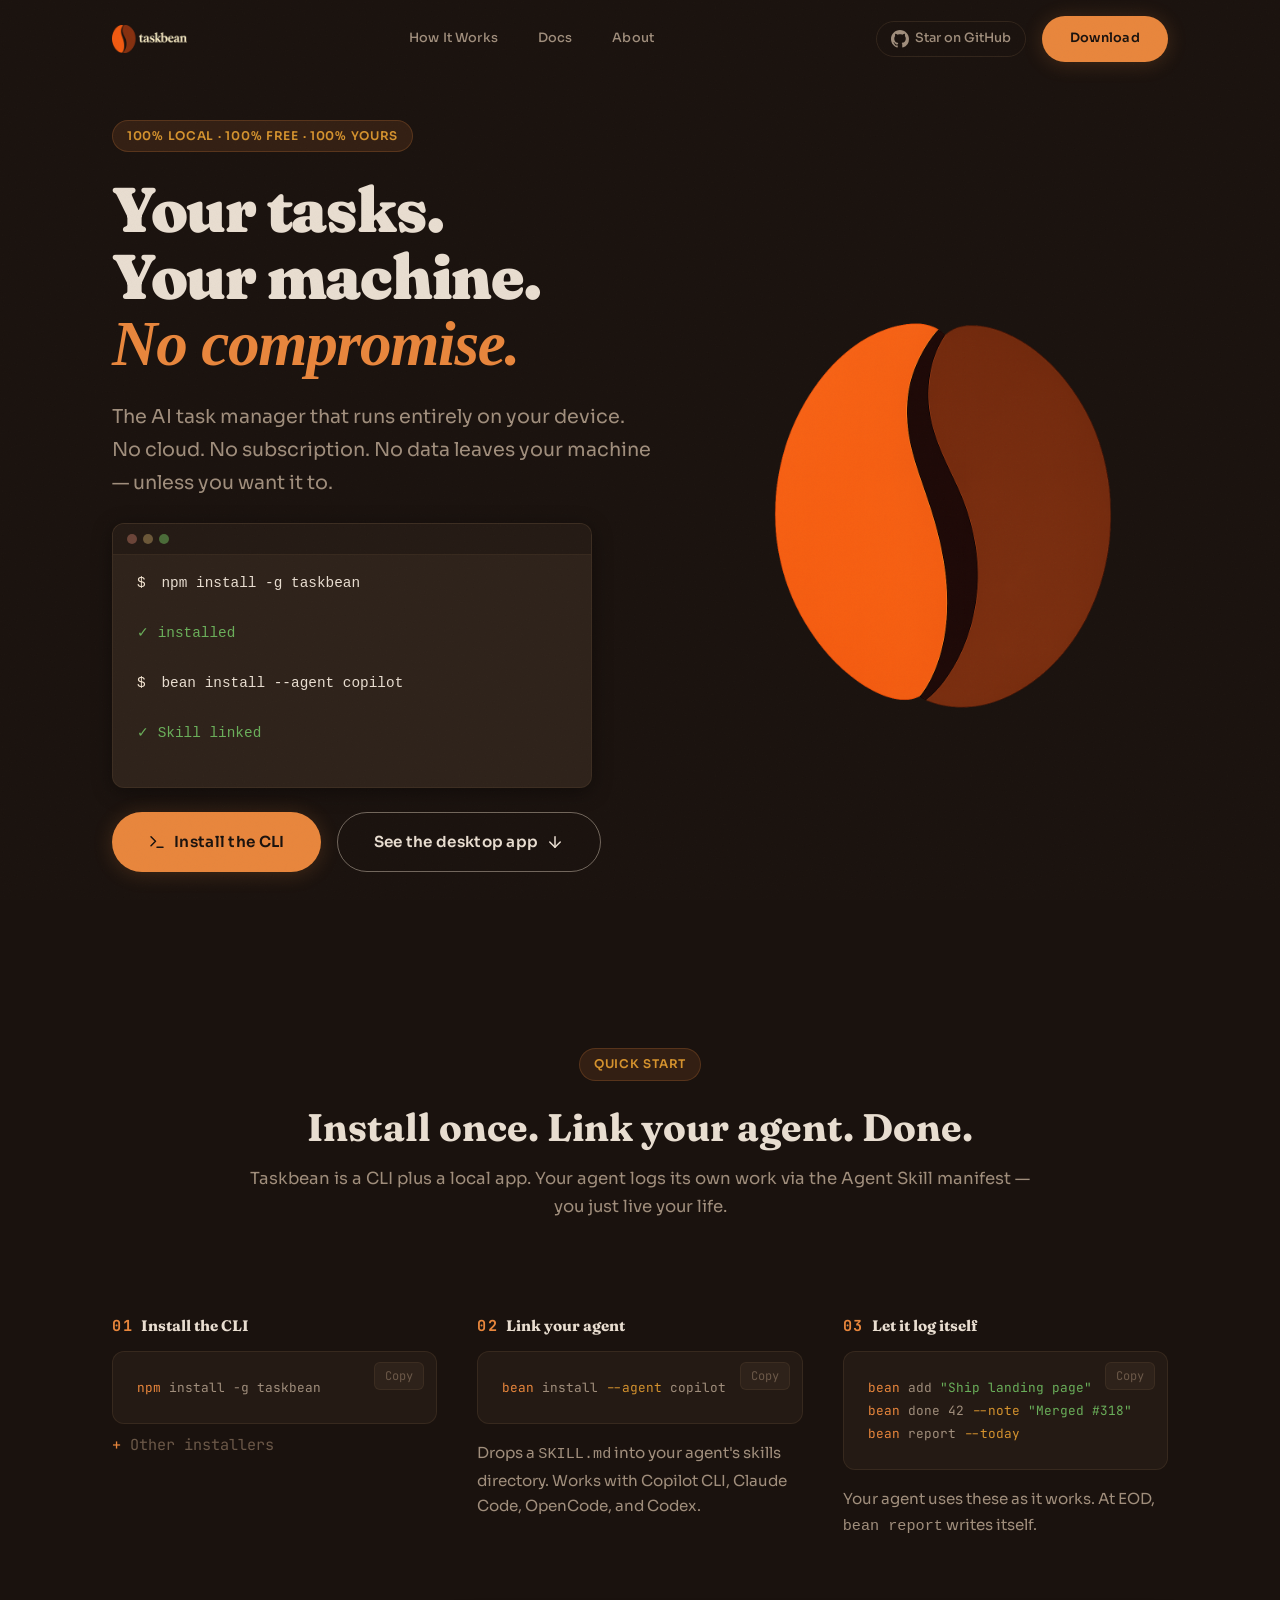
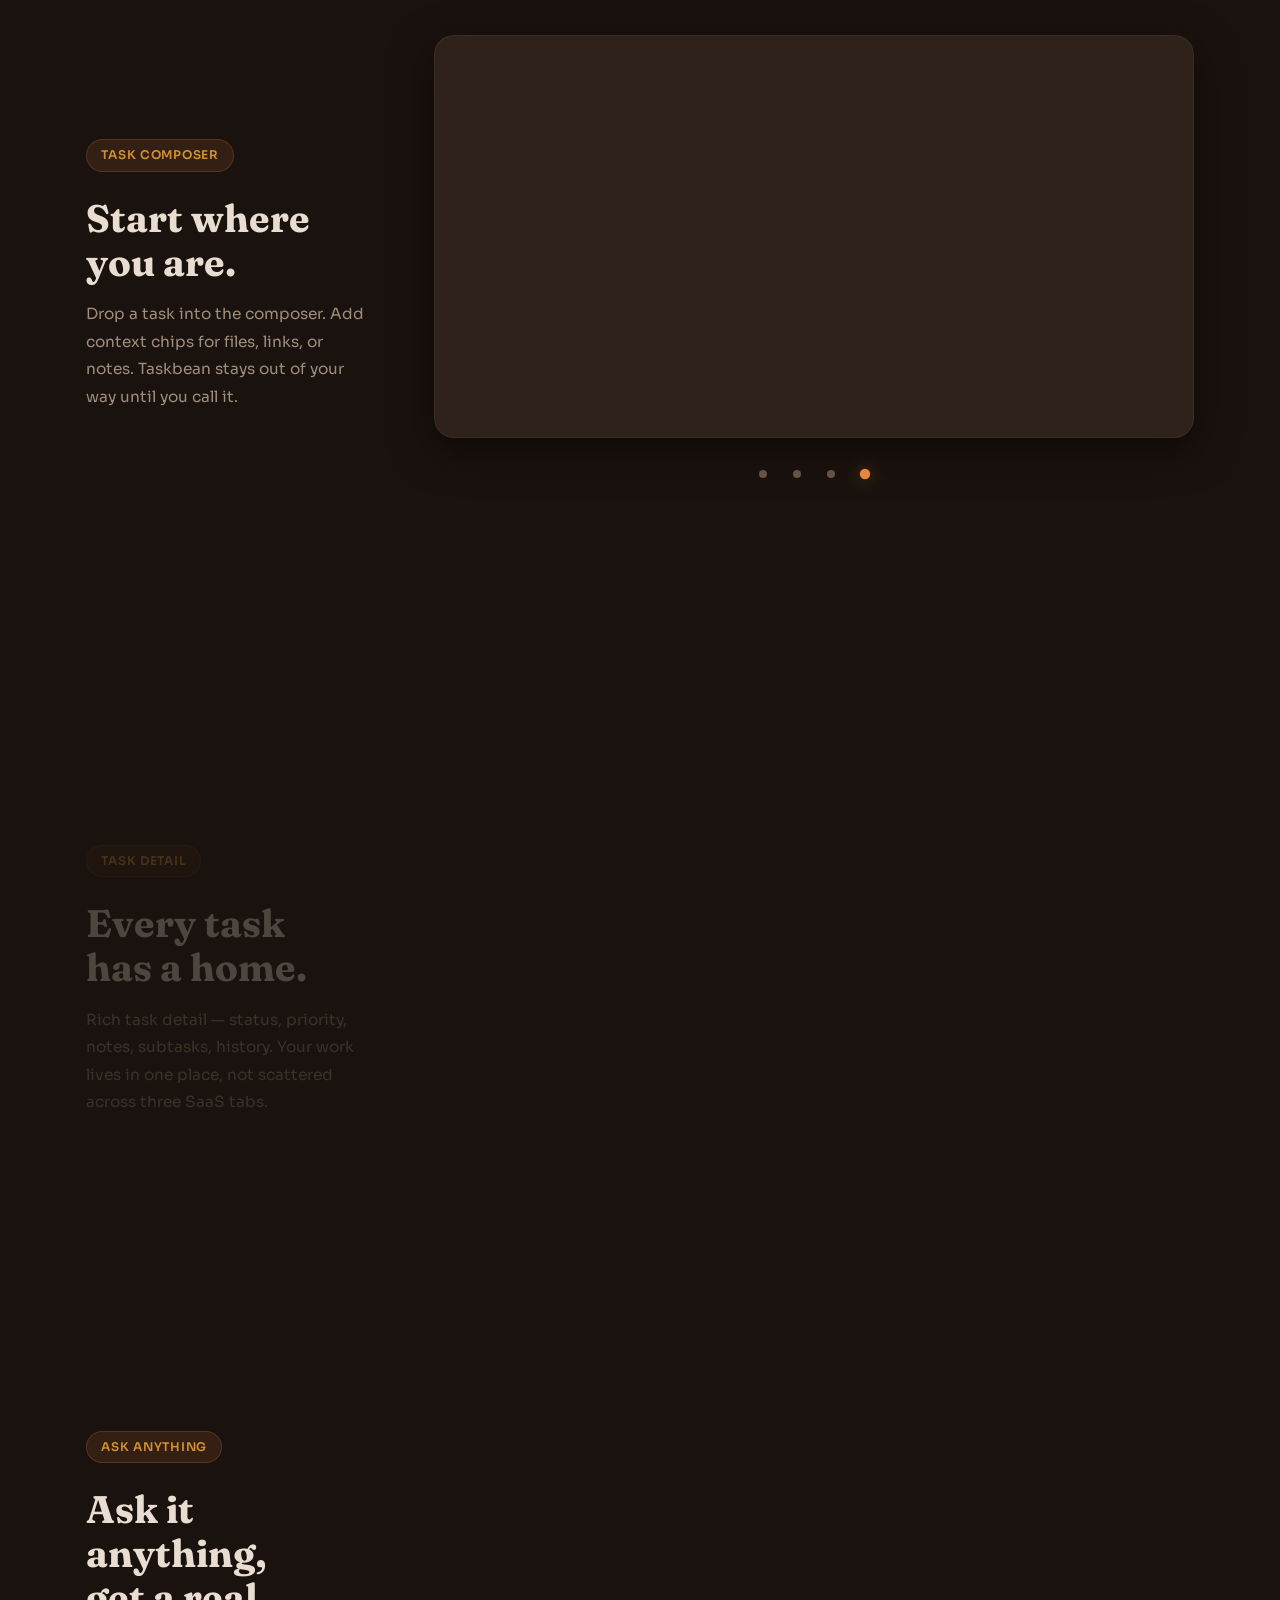
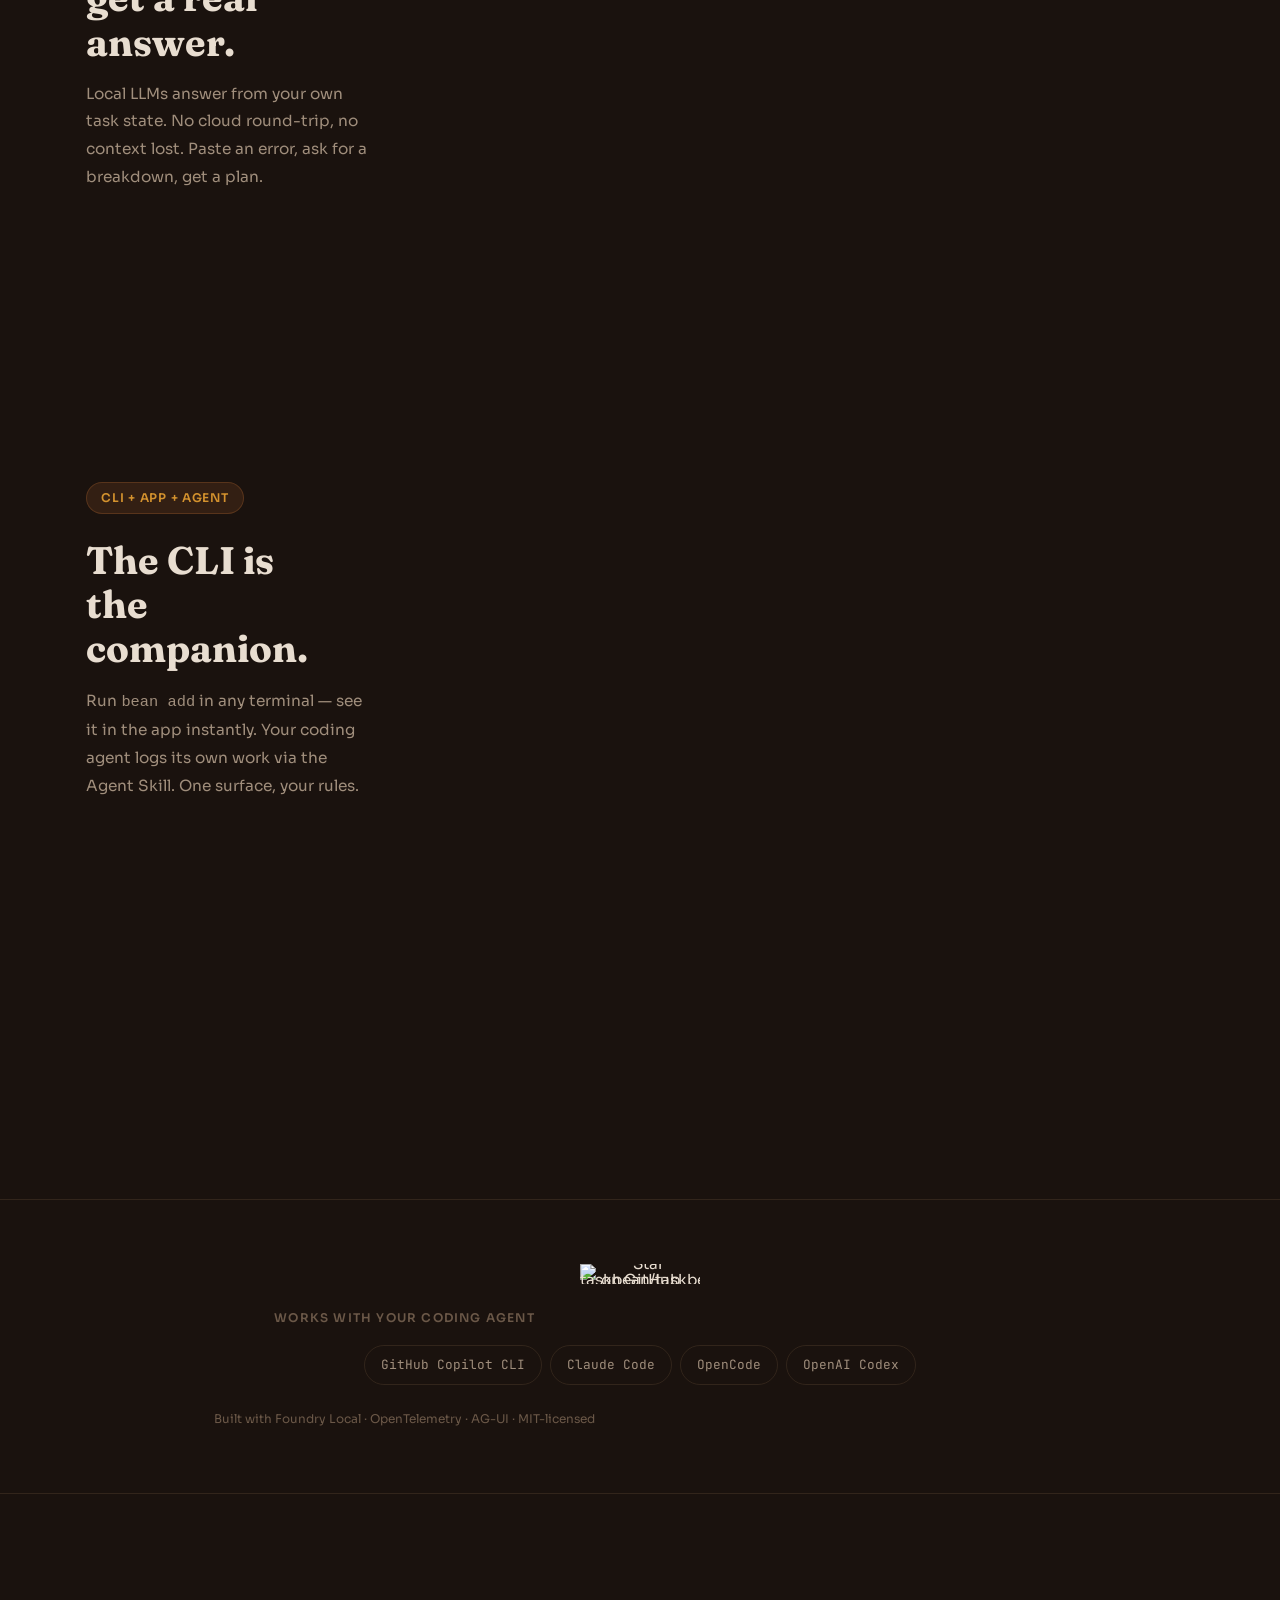
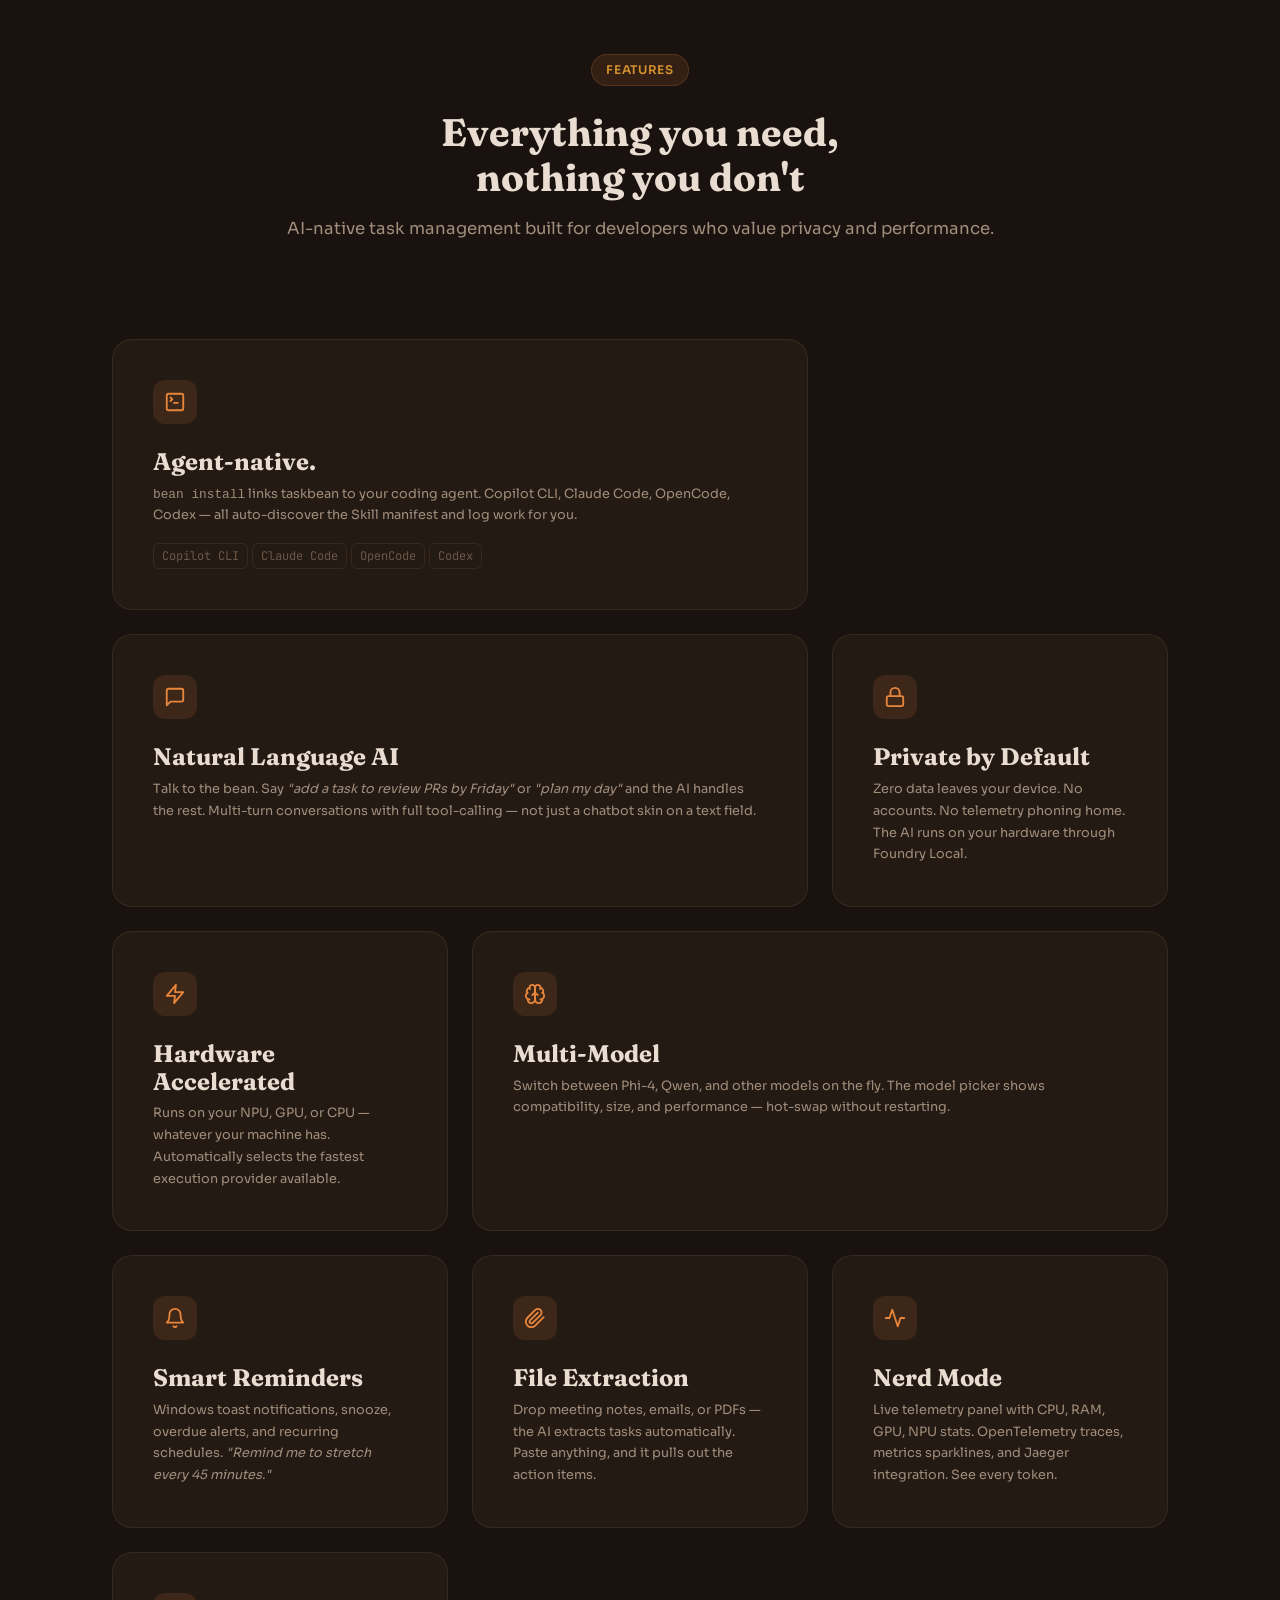
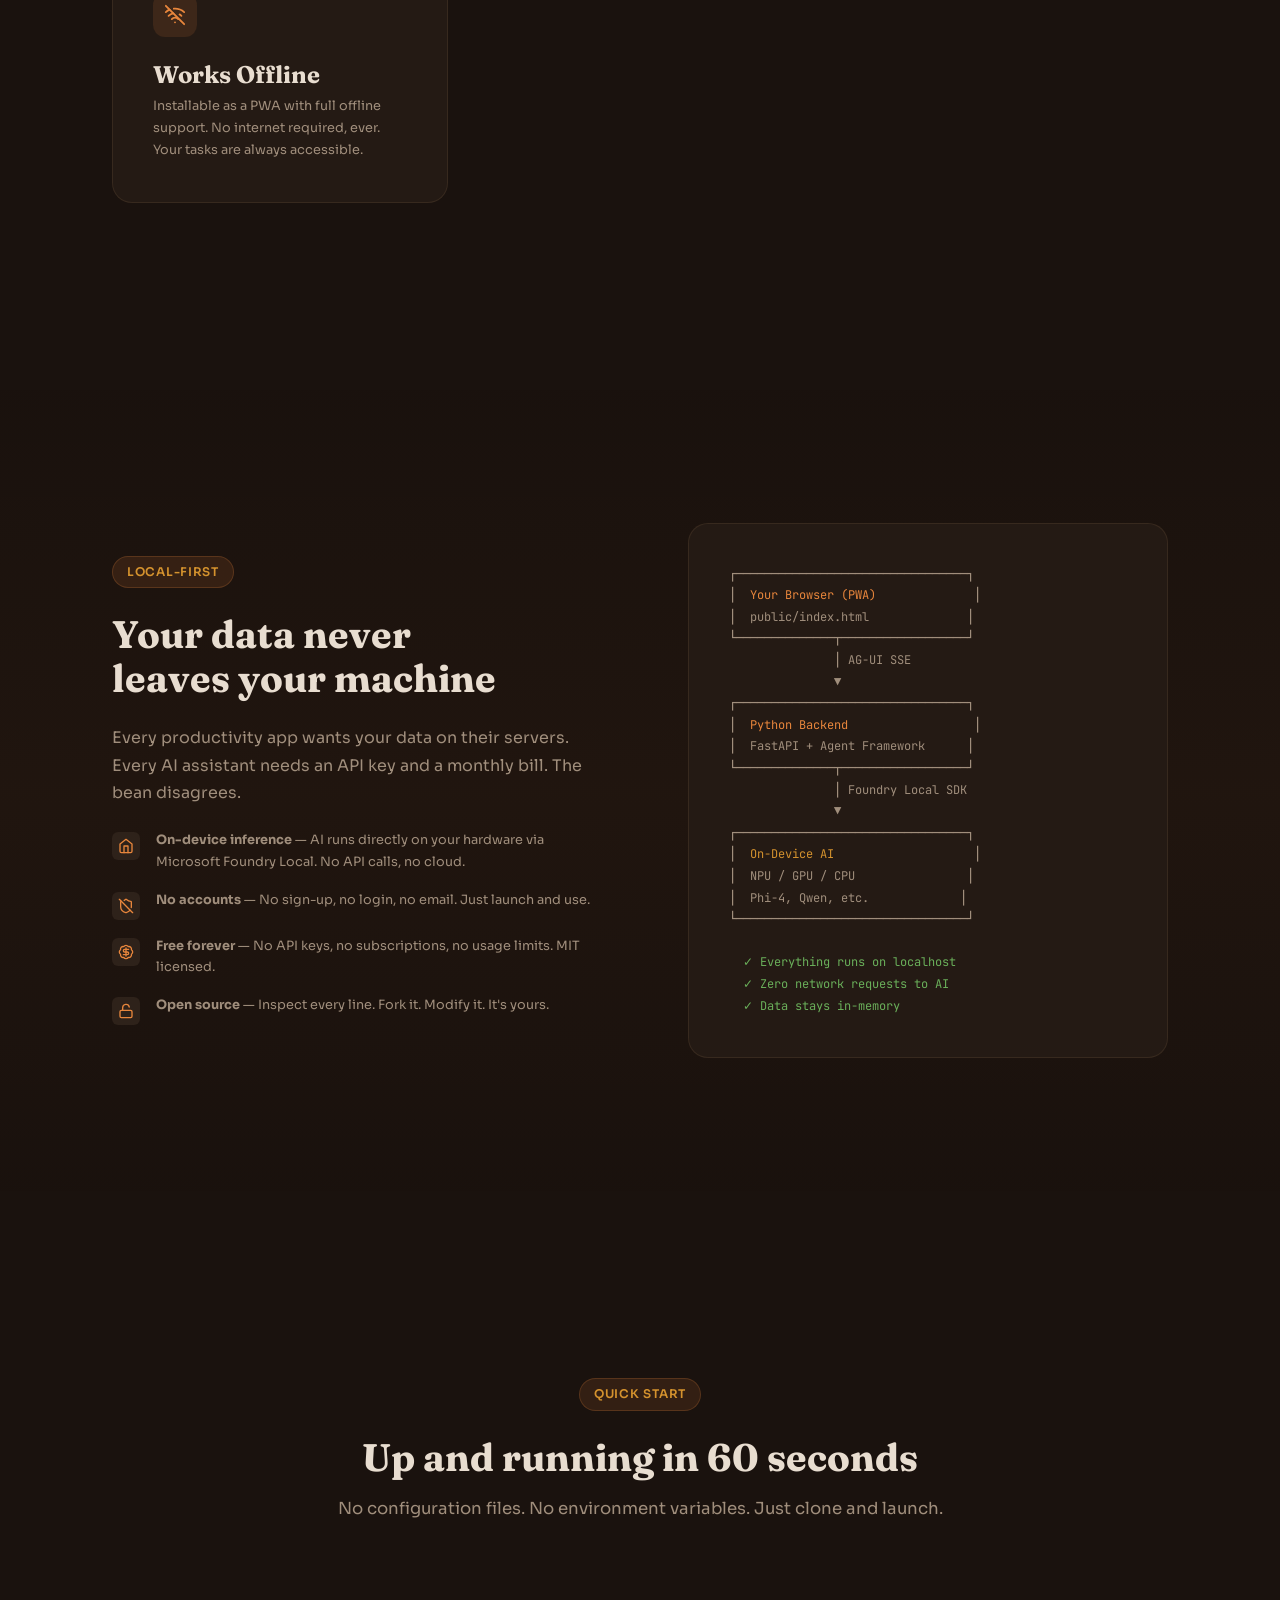
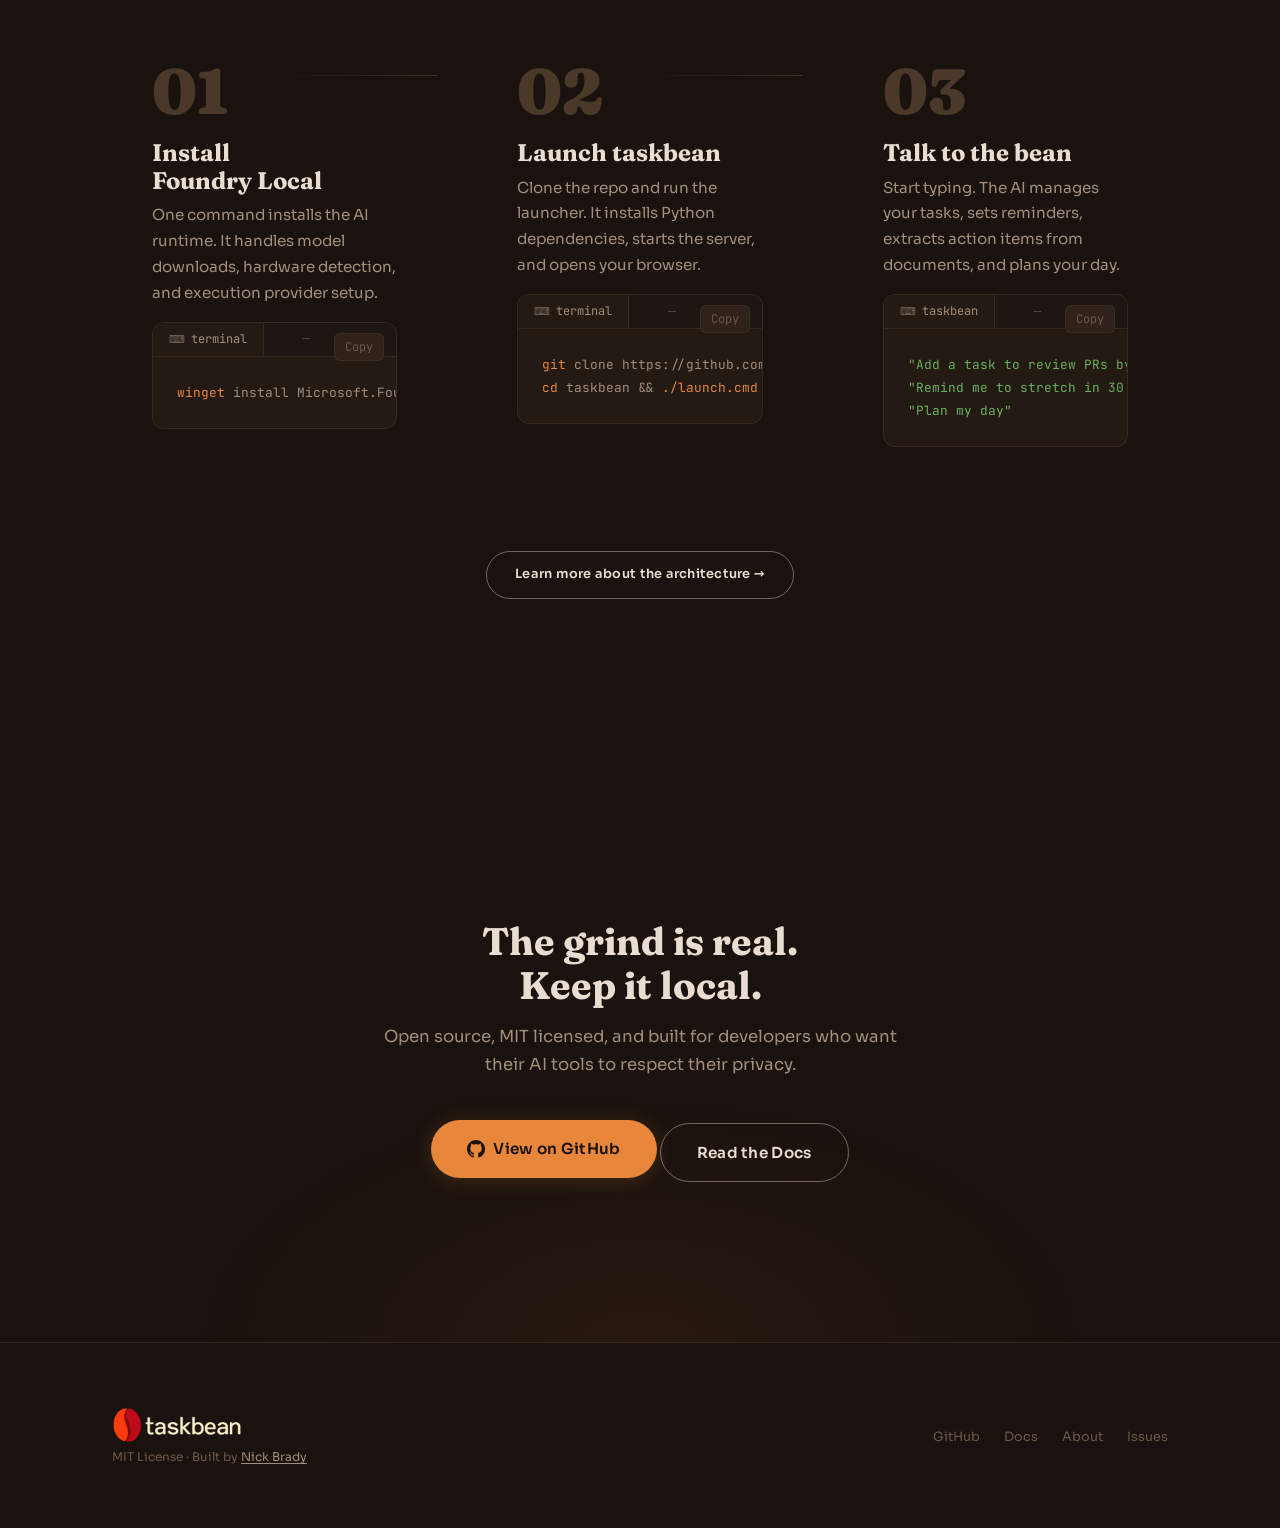
==== commit 32f39b8f: "feat(site): CLI + Agent Skill story front-and-center Tell the "install the CLI, link your agent, let" ====
--- a/index.html
+++ b/index.html
@@ -3,6 +3,7 @@
 <head>
   <meta charset="UTF-8">
   <meta name="viewport" content="width=device-width, initial-scale=1.0">
+  <meta name="theme-color" content="#1A120E">
   <title>taskbean — The AI task manager that lives on your machine</title>
   <script defer src="https://cloud.umami.is/script.js" data-website-id="c82a8caa-5d07-47bd-8e62-52bf5947c08b"></script>
   <meta name="description" content="Privacy-first AI task manager powered by on-device inference. No cloud, no subscription, no data leaves your machine. Free and open source.">
@@ -109,6 +110,55 @@
           <path d="M50 100 C 44 80 60 60 52 40 C 46 25 58 10 54 0" />
         </svg>
         <img src="assets/bean-icon.png" alt="" class="hero__bean" width="420" height="420" loading="eager" decoding="async">
+      </div>
+    </div>
+  </section>
+
+  <!-- ═══ QUICK START (CLI install) ═══ -->
+  <section class="quickstart" id="quick-start" aria-labelledby="quickstart-heading">
+    <div class="container">
+      <header class="section-header reveal">
+        <span class="badge mb-lg">Quick Start</span>
+        <h2 id="quickstart-heading">Install once. Link your agent. Done.</h2>
+        <p>Taskbean is a CLI plus a local app. Your agent logs its own work via the Agent Skill manifest — you just live your life.</p>
+      </header>
+
+      <div class="quickstart__grid stagger">
+        <div class="quickstart__step reveal">
+          <h3><span class="quickstart__num">01</span> Install the CLI</h3>
+          <div class="code-block">
+            <pre><span class="cmd">npm</span> install -g taskbean</pre>
+          </div>
+          <details class="quickstart__alt">
+            <summary>Other installers</summary>
+            <div class="code-block">
+              <pre><span class="comment"># macOS / Linux</span>
+<span class="cmd">curl</span> -fsSL https://taskbean.ai/install | bash</pre>
+            </div>
+            <div class="code-block">
+              <pre><span class="comment"># Windows PowerShell</span>
+<span class="cmd">iwr</span> -useb https://taskbean.ai/install.ps1 | iex</pre>
+            </div>
+          </details>
+        </div>
+
+        <div class="quickstart__step reveal">
+          <h3><span class="quickstart__num">02</span> Link your agent</h3>
+          <div class="code-block">
+            <pre><span class="cmd">bean</span> install <span class="flag">--agent</span> copilot</pre>
+          </div>
+          <p class="text-2">Drops a <code>SKILL.md</code> into your agent's skills directory. Works with Copilot CLI, Claude Code, OpenCode, and Codex.</p>
+        </div>
+
+        <div class="quickstart__step reveal">
+          <h3><span class="quickstart__num">03</span> Let it log itself</h3>
+          <div class="code-block">
+            <pre><span class="cmd">bean</span> add <span class="str">"Ship landing page"</span>
+<span class="cmd">bean</span> done 42 <span class="flag">--note</span> <span class="str">"Merged #318"</span>
+<span class="cmd">bean</span> report <span class="flag">--today</span></pre>
+          </div>
+          <p class="text-2">Your agent uses these as it works. At EOD, <code>bean report</code> writes itself.</p>
+        </div>
       </div>
     </div>
   </section>
@@ -190,28 +240,22 @@
     </div>
   </section>
 
-  <!-- ═══ TRUST BAR ═══ -->
-  <section class="trust">
+  <!-- ═══ TRUST BAR (agent compatibility) ═══ -->
+  <section class="trust" aria-label="Works with these agents">
     <div class="container">
-      <p class="trust__label">Built with</p>
-      <div class="trust__logos">
-        <a href="https://github.com/microsoft/foundry-local" class="trust__item" target="_blank" rel="noopener">
-          <svg viewBox="0 0 24 24" fill="currentColor"><path d="M0 0h11.5v11.5H0V0zm12.5 0H24v11.5H12.5V0zM0 12.5h11.5V24H0V12.5zm12.5 0H24V24H12.5V12.5z"/></svg>
-          Microsoft Foundry Local
-        </a>
-        <a href="https://opentelemetry.io" class="trust__item" target="_blank" rel="noopener">
-          <svg viewBox="0 0 24 24" fill="currentColor"><circle cx="12" cy="12" r="3"/><path d="M12 2L2 7v10l10 5 10-5V7L12 2z" fill="none" stroke="currentColor" stroke-width="1.5"/></svg>
-          OpenTelemetry
-        </a>
-        <a href="https://github.com/ag-ui-protocol/ag-ui" class="trust__item" target="_blank" rel="noopener">
-          <svg viewBox="0 0 24 24" fill="none" stroke="currentColor" stroke-width="2"><path d="M4 12h16M4 6h16M4 18h16"/></svg>
-          AG-UI Protocol
-        </a>
-        <span class="trust__item">
-          <svg viewBox="0 0 24 24" fill="none" stroke="currentColor" stroke-width="2"><path d="M12 22s8-4 8-10V5l-8-3-8 3v7c0 6 8 10 8 10z"/></svg>
-          MIT Licensed
-        </span>
-      </div>
+      <a class="trust__shield" href="https://github.com/taskbean/taskbean" target="_blank" rel="noopener">
+        <img src="https://img.shields.io/github/stars/taskbean/taskbean?style=flat&logo=github&logoColor=%23EADBC8&label=star&labelColor=%231A120E&color=%23E8863C"
+             alt="Star taskbean/taskbean on GitHub"
+             loading="lazy" width="120" height="20" decoding="async" />
+      </a>
+      <p class="trust__label">Works with your coding agent</p>
+      <ul class="trust__pills">
+        <li><a class="trust__pill" href="https://github.com/github/copilot-cli" target="_blank" rel="noopener">GitHub Copilot CLI</a></li>
+        <li><a class="trust__pill" href="https://docs.anthropic.com/en/docs/claude-code" target="_blank" rel="noopener">Claude Code</a></li>
+        <li><a class="trust__pill" href="https://github.com/sst/opencode" target="_blank" rel="noopener">OpenCode</a></li>
+        <li><a class="trust__pill" href="https://github.com/openai/codex" target="_blank" rel="noopener">OpenAI Codex</a></li>
+      </ul>
+      <p class="trust__legend">Built with Foundry Local · OpenTelemetry · AG-UI · MIT-licensed</p>
     </div>
   </section>
 
@@ -225,6 +269,18 @@
       </div>
 
       <div class="bento stagger">
+        <div class="bento__card bento__card--wide bento__card--agent reveal">
+          <div class="bento__icon"><i data-lucide="terminal-square"></i></div>
+          <h3>Agent-native.</h3>
+          <p><code>bean install</code> links taskbean to your coding agent. Copilot CLI, Claude Code, OpenCode, Codex — all auto-discover the Skill manifest and log work for you.</p>
+          <ul class="bento__tags" aria-label="Compatible agents">
+            <li>Copilot CLI</li>
+            <li>Claude Code</li>
+            <li>OpenCode</li>
+            <li>Codex</li>
+          </ul>
+        </div>
+
         <div class="bento__card bento__card--wide reveal">
           <div class="bento__icon"><i data-lucide="message-square"></i></div>
           <h3>Natural Language AI</h3>
@@ -330,7 +386,7 @@
   </section>
 
   <!-- ═══ HOW IT WORKS (condensed) ═══ -->
-  <section class="steps" id="how-it-works">
+  <section class="steps">
     <div class="container">
       <div class="section-header reveal">
         <span class="badge mb-lg">Quick Start</span>
--- a/css/style.css
+++ b/css/style.css
@@ -92,11 +92,12 @@
 /* ── Reset ────────────────────────────────────────────────────────── */
 @layer reset {
   *, *::before, *::after { box-sizing: border-box; margin: 0; padding: 0; }
-  html { 
-    scroll-behavior: smooth; 
+  html {
+    scroll-behavior: smooth;
     -webkit-text-size-adjust: 100%;
     text-size-adjust: 100%;
     hanging-punctuation: first last;
+    color-scheme: dark;
   }
   body {
     min-height: 100dvh;
@@ -398,7 +399,7 @@
   .btn--ghost {
     background: transparent;
     color: var(--c-text);
-    border: 1px solid var(--c-border-bold);
+    border: 1px solid rgba(245, 230, 211, 0.4);
   }
 
   .btn--ghost:hover {
@@ -867,6 +868,14 @@
     border-bottom: 1px solid var(--c-border);
   }
 
+  .trust__shield {
+    display: block;
+    text-align: center;
+    margin-bottom: var(--s-lg);
+    line-height: 0;
+  }
+  .trust__shield img { display: inline-block; }
+
   .trust__label {
     text-align: center;
     font-size: var(--fs-xs);
@@ -874,29 +883,97 @@
     text-transform: uppercase;
     letter-spacing: 0.1em;
     color: var(--c-text-3);
-    margin-bottom: var(--s-lg);
-  }
-
-  .trust__logos {
-    display: flex;
+    margin-bottom: var(--s-md);
+  }
+
+  .trust__pills {
+    display: flex;
+    flex-wrap: wrap;
     justify-content: center;
-    align-items: center;
-    gap: var(--s-2xl);
+    gap: var(--s-sm);
+    list-style: none;
+    padding: 0;
+    margin: 0 0 var(--s-lg);
+  }
+
+  .trust__pill {
+    display: inline-block;
+    padding: 8px 16px;
+    border: 1px solid var(--c-border);
+    border-radius: 999px;
+    color: var(--c-text-2);
+    font-family: var(--f-mono);
+    font-size: var(--fs-small);
+    text-decoration: none;
+    transition: border-color var(--dur-fast) var(--ease-out), color var(--dur-fast) var(--ease-out);
+  }
+  .trust__pill:hover,
+  .trust__pill:focus-visible {
+    border-color: var(--c-primary);
+    color: var(--c-text);
+  }
+
+  .trust__legend {
+    color: var(--c-text-3);
+    font-size: var(--fs-xs);
+    text-align: center;
+    margin: 0;
+  }
+
+  /* ─── Quick Start (CLI install) ─── */
+  .quickstart { padding-block: var(--s-3xl); }
+  .quickstart__grid {
+    display: grid;
+    gap: var(--s-xl);
+    grid-template-columns: repeat(auto-fit, minmax(280px, 1fr));
+    margin-top: var(--s-xl);
+  }
+  .quickstart__step h3 {
+    display: flex;
+    align-items: baseline;
+    gap: var(--s-sm);
+    margin: 0 0 var(--s-md);
+    font-size: var(--fs-lg);
+  }
+  .quickstart__num {
+    color: var(--c-primary);
+    font-family: var(--f-mono);
+    font-size: var(--fs-sm);
+    letter-spacing: 0.1em;
+  }
+  .quickstart__step .code-block + p { margin-top: var(--s-md); }
+  .quickstart__alt { margin-top: var(--s-sm); }
+  .quickstart__alt summary {
+    cursor: pointer;
+    color: var(--c-text-3);
+    font-size: var(--fs-sm);
+    font-family: var(--f-mono);
+    list-style: none;
+  }
+  .quickstart__alt summary::-webkit-details-marker { display: none; }
+  .quickstart__alt summary::before { content: "+ "; color: var(--c-primary); }
+  .quickstart__alt[open] summary::before { content: "− "; }
+  .quickstart__alt summary:hover { color: var(--c-text); }
+  .quickstart__alt[open] summary { margin-bottom: var(--s-sm); }
+  .quickstart__alt .code-block + .code-block { margin-top: var(--s-sm); }
+
+  /* ─── Agent bento tags ─── */
+  .bento__tags {
+    display: flex;
     flex-wrap: wrap;
-  }
-
-  .trust__item {
-    display: flex;
-    align-items: center;
-    gap: var(--s-sm);
+    gap: var(--s-xs);
+    list-style: none;
+    padding: 0;
+    margin: var(--s-md) 0 0;
+  }
+  .bento__tags li {
+    font-family: var(--f-mono);
+    font-size: var(--fs-xs);
     color: var(--c-text-3);
-    font-size: var(--fs-small);
-    font-weight: 500;
-    transition: color var(--dur-fast) var(--ease-out);
-  }
-
-  .trust__item:hover { color: var(--c-text-2); }
-  .trust__item svg { width: 24px; height: 24px; opacity: 0.6; }
+    padding: 2px 8px;
+    border: 1px solid var(--c-border);
+    border-radius: var(--r-sm);
+  }
 
 /* ═══════════════════════════════════════════════════════════════════
    FEATURE BENTO GRID
@@ -1023,7 +1100,7 @@
 
   .privacy__inner {
     display: grid;
-    grid-template-columns: 1fr 1fr;
+    grid-template-columns: minmax(0, 1fr) minmax(0, 1fr);
     gap: var(--s-3xl);
     align-items: center;
   }
@@ -1092,7 +1169,7 @@
 
   @media (max-width: 768px) {
     .privacy__inner {
-      grid-template-columns: 1fr;
+      grid-template-columns: minmax(0, 1fr);
       gap: var(--s-xl);
     }
   }
@@ -1105,7 +1182,7 @@
 
   .steps__grid {
     display: grid;
-    grid-template-columns: repeat(3, 1fr);
+    grid-template-columns: repeat(3, minmax(0, 1fr));
     gap: var(--s-xl);
     counter-reset: step;
   }
@@ -1145,7 +1222,7 @@
   }
 
   @media (max-width: 768px) {
-    .steps__grid { grid-template-columns: 1fr; }
+    .steps__grid { grid-template-columns: minmax(0, 1fr); }
     .step { padding: var(--s-md); }
     .step:not(:last-child)::after { display: none; }
   }
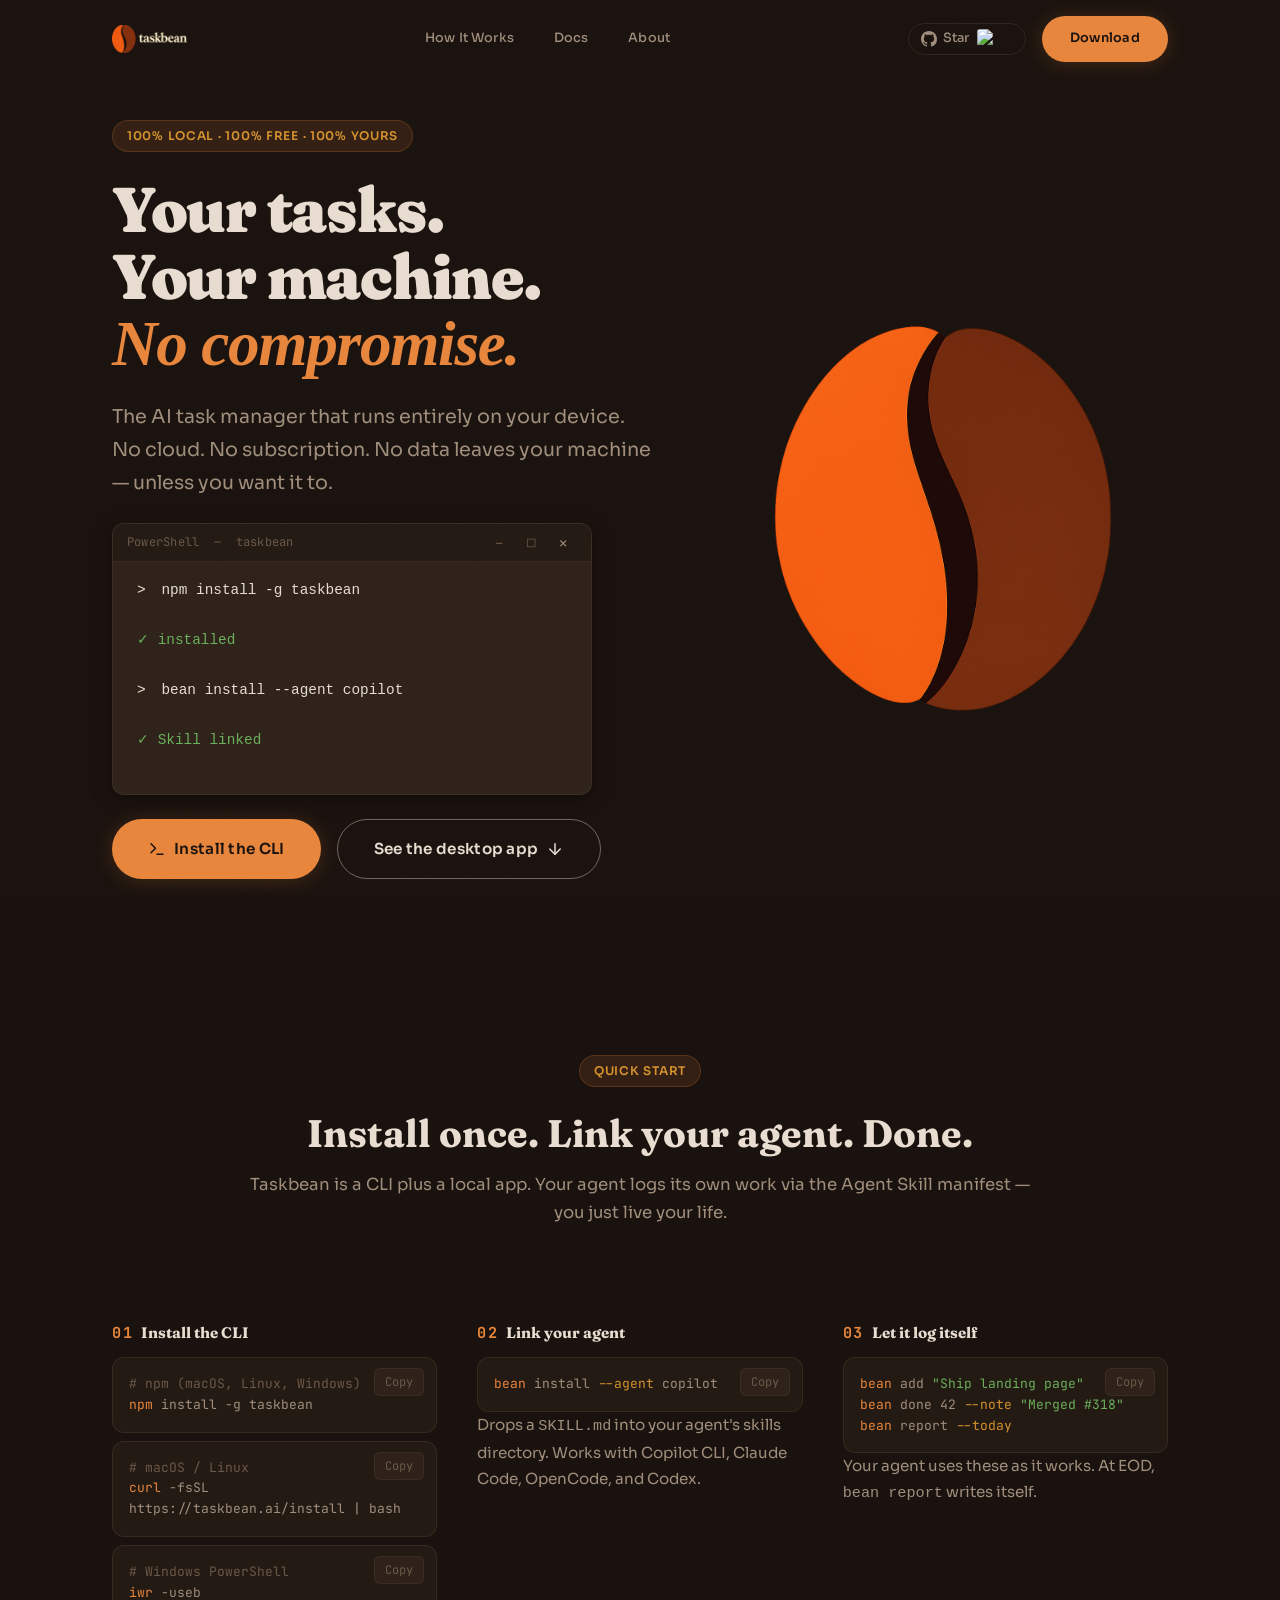
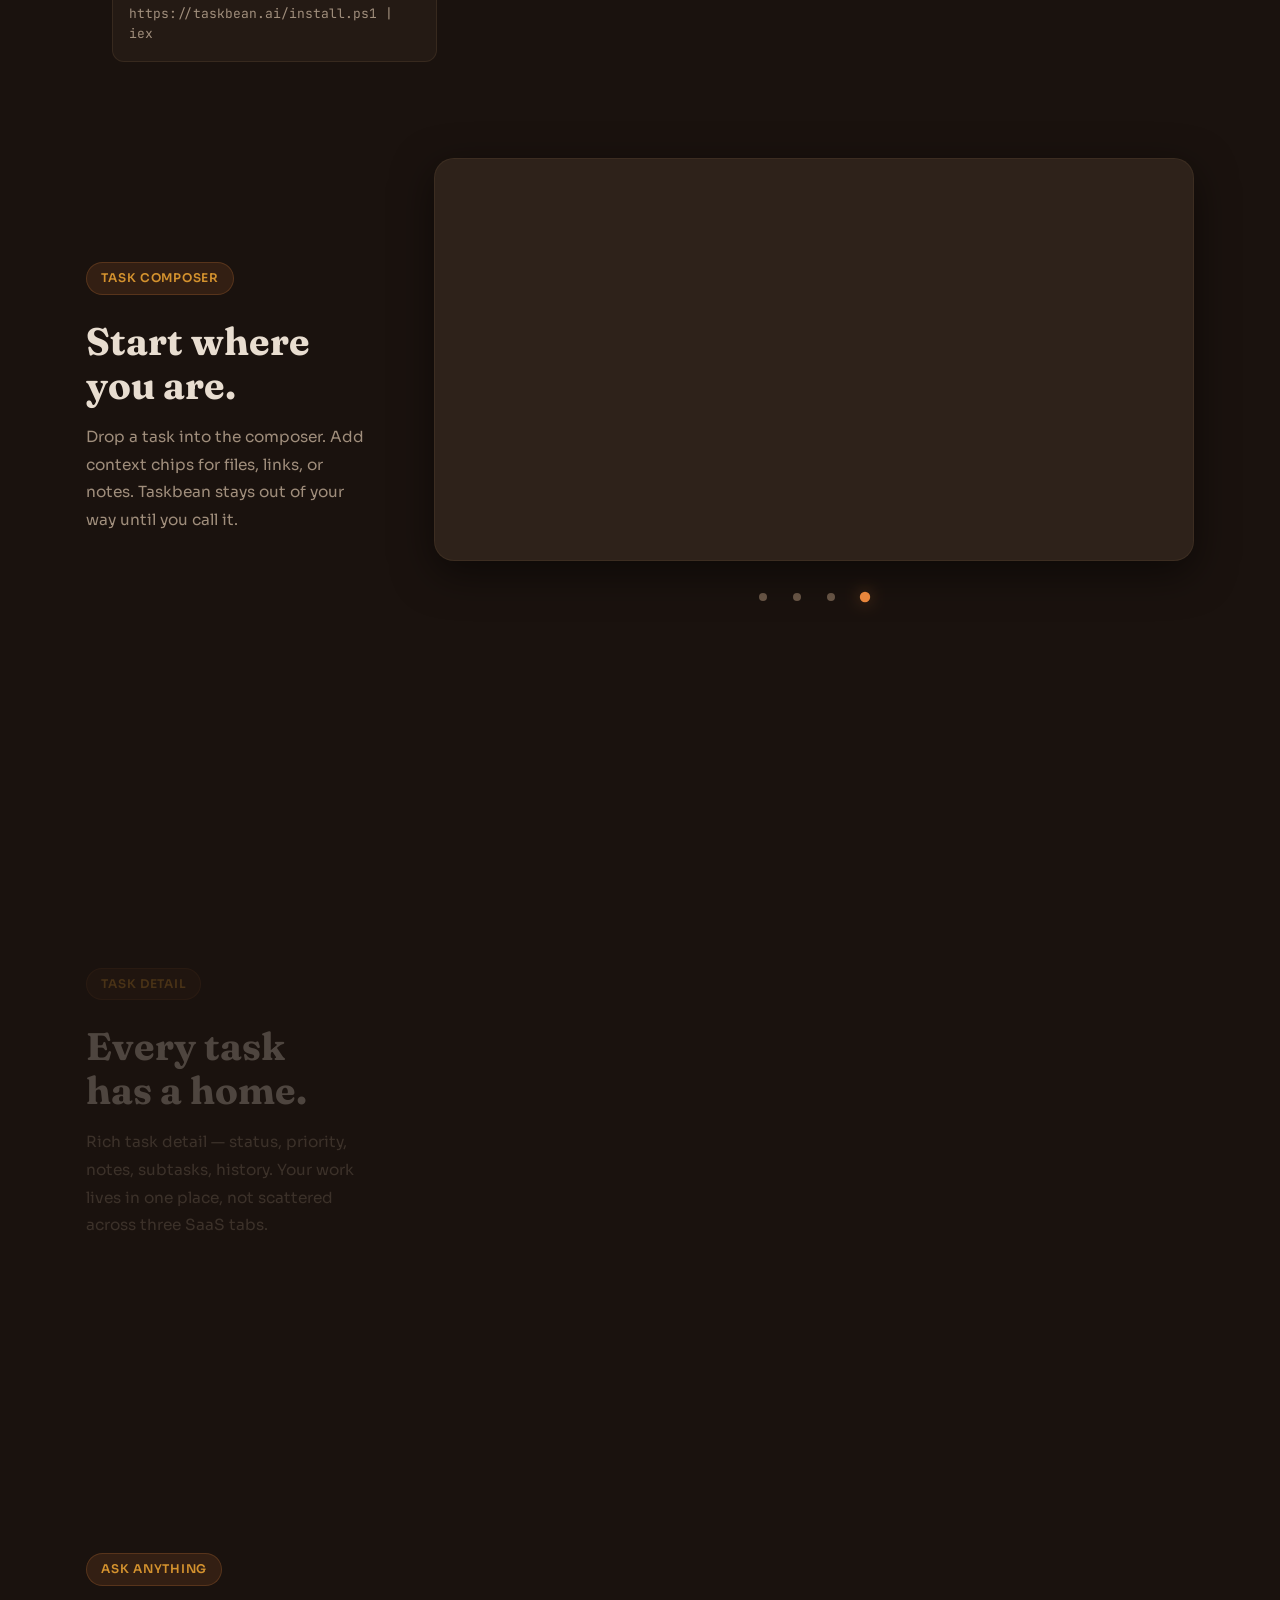
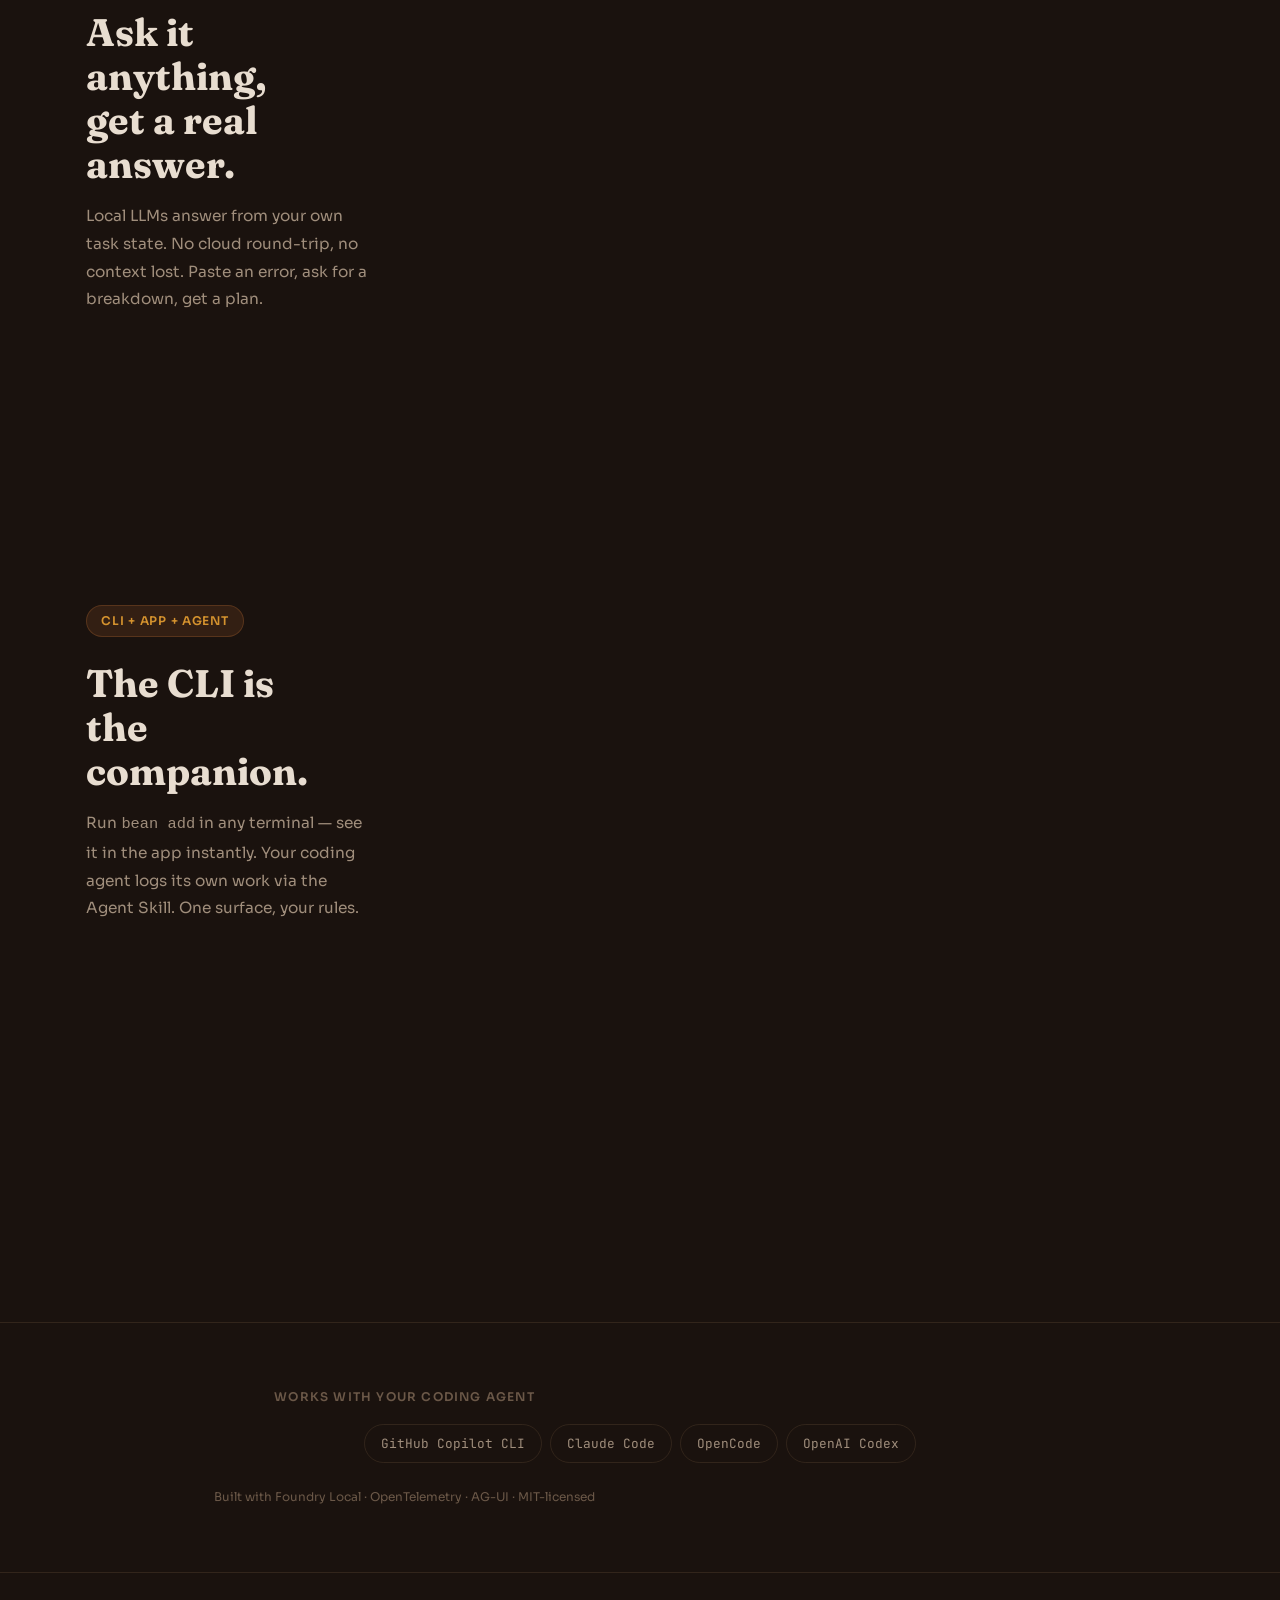
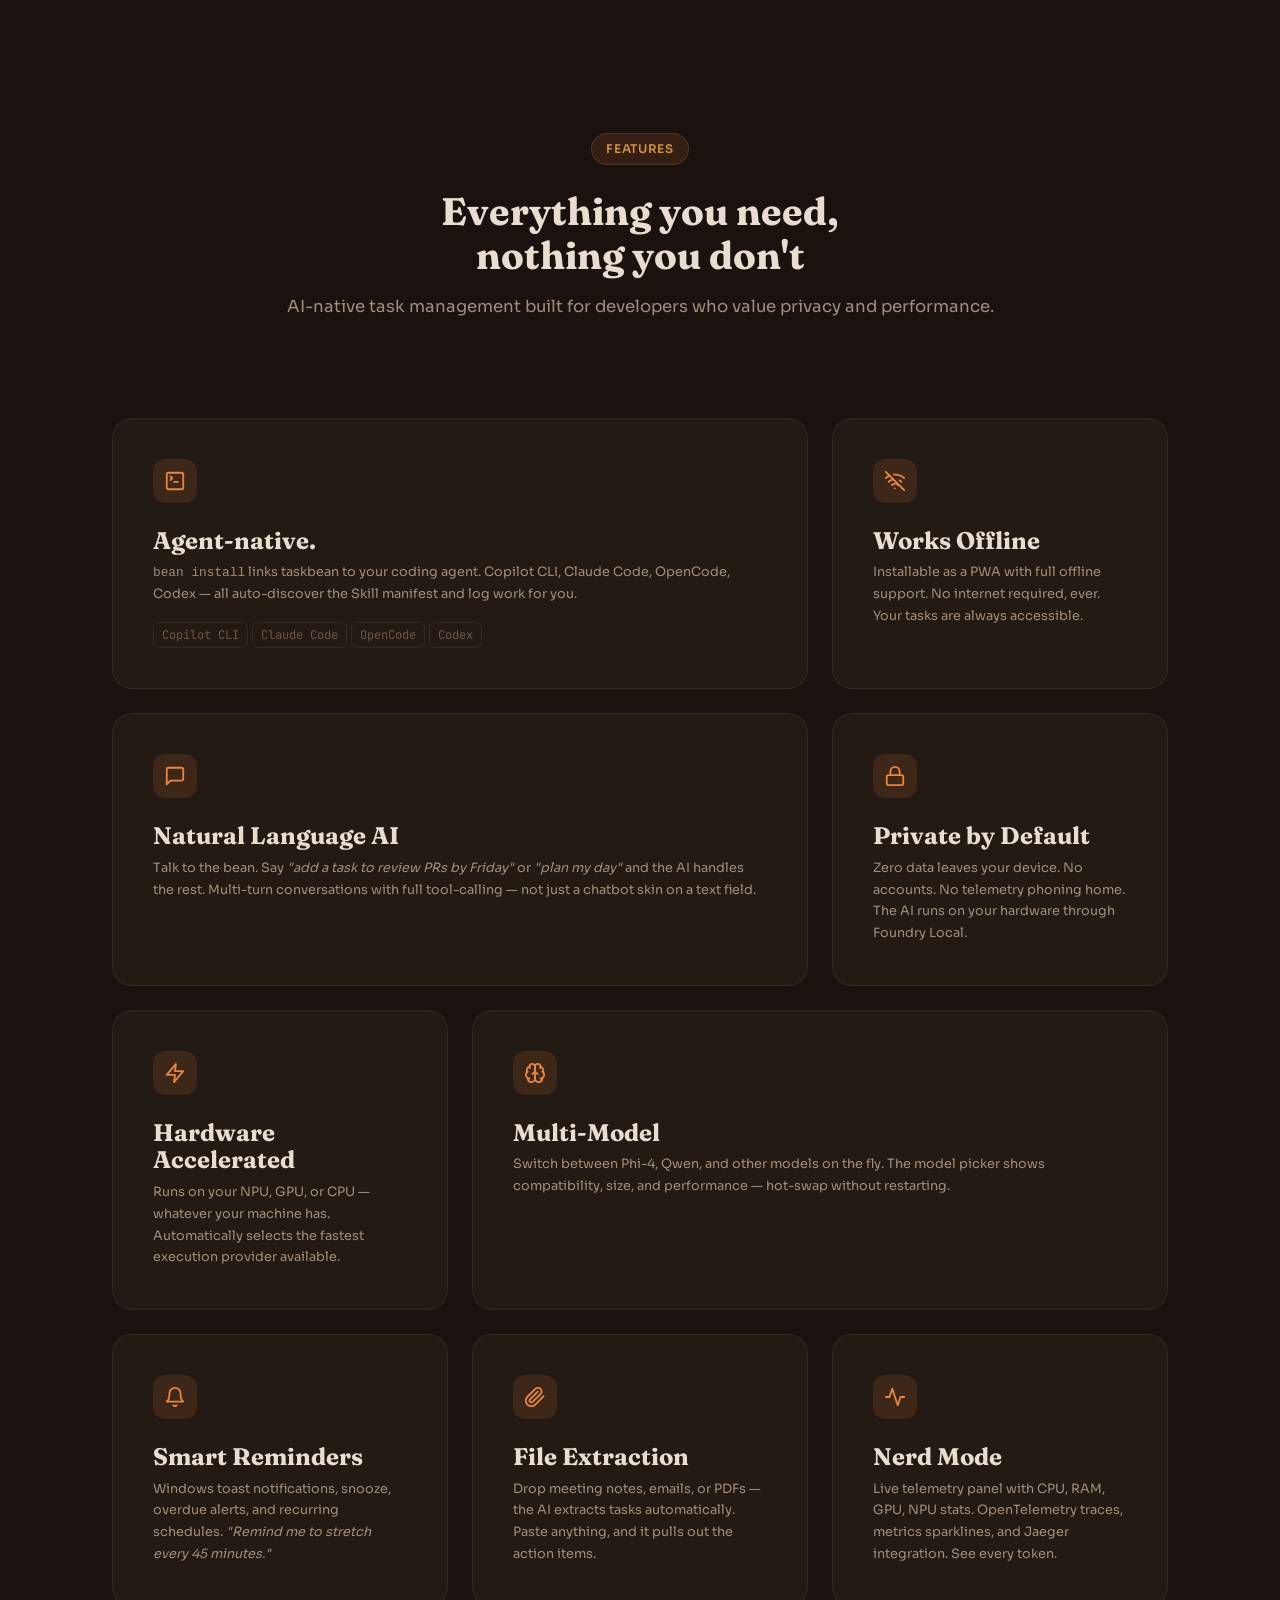
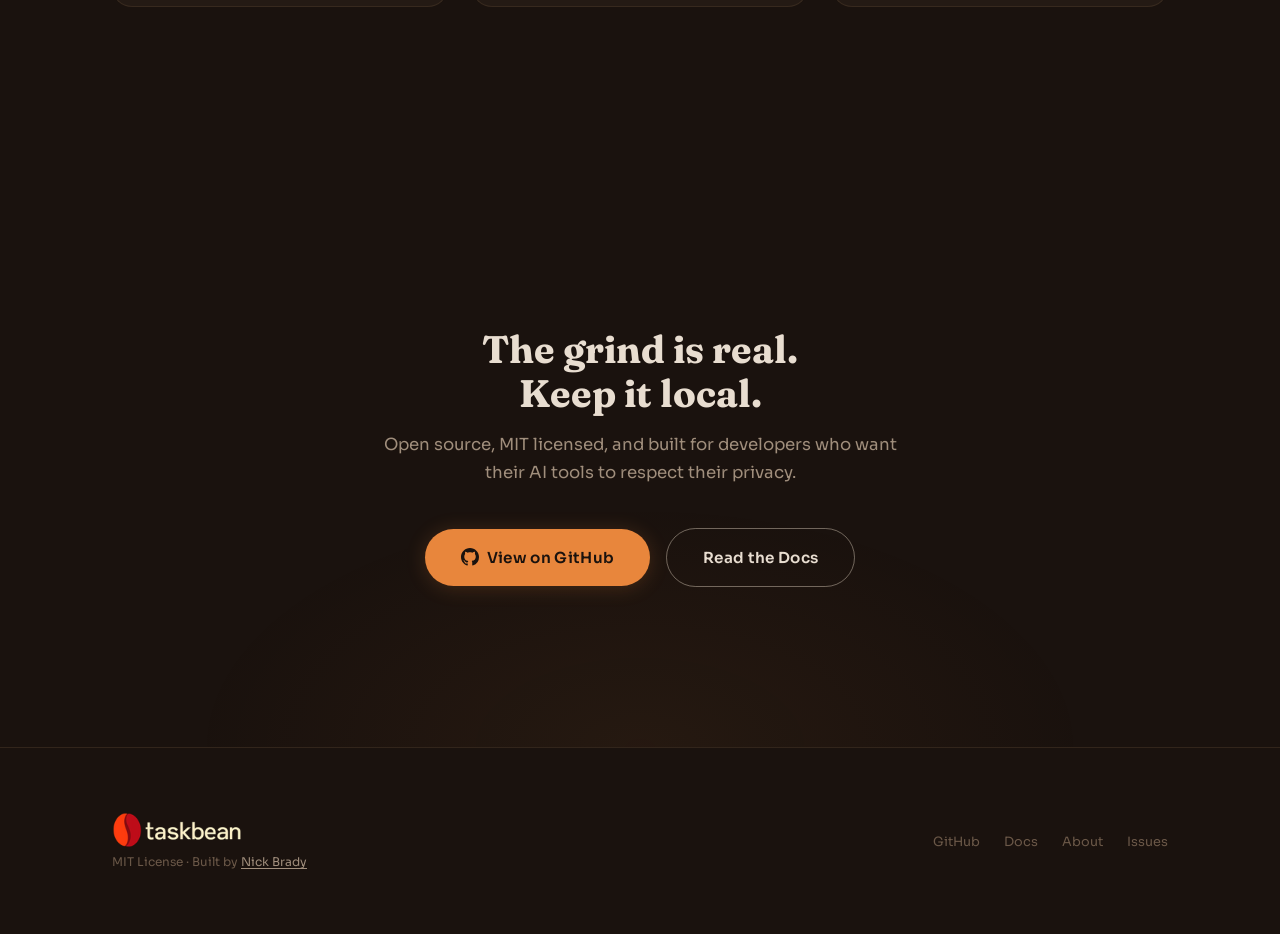
==== commit d132e483: "polish(site): address homepage review nits - Hero terminal: swap macOS traffic lights for Windows ch" ====
--- a/index.html
+++ b/index.html
@@ -57,9 +57,10 @@
       </div>
 
       <div class="nav__actions">
-        <a href="https://github.com/taskbean/taskbean" class="nav__github" target="_blank" rel="noopener">
-          <svg viewBox="0 0 24 24" fill="currentColor"><path d="M12 0C5.37 0 0 5.37 0 12c0 5.31 3.435 9.795 8.205 11.385.6.105.825-.255.825-.57 0-.285-.015-1.23-.015-2.235-3.015.555-3.795-.735-4.035-1.41-.135-.345-.72-1.41-1.23-1.695-.42-.225-1.02-.78-.015-.795.945-.015 1.62.87 1.845 1.23 1.08 1.815 2.805 1.305 3.495.99.105-.78.42-1.305.765-1.605-2.67-.3-5.46-1.335-5.46-5.925 0-1.305.465-2.385 1.23-3.225-.12-.3-.54-1.53.12-3.18 0 0 1.005-.315 3.3 1.23.96-.27 1.98-.405 3-.405s2.04.135 3 .405c2.295-1.56 3.3-1.23 3.3-1.23.66 1.65.24 2.88.12 3.18.765.84 1.23 1.905 1.23 3.225 0 4.605-2.805 5.625-5.475 5.925.435.375.81 1.095.81 2.22 0 1.605-.015 2.895-.015 3.3 0 .315.225.69.825.57A12.02 12.02 0 0024 12c0-6.63-5.37-12-12-12z"/></svg>
-          <span>Star on GitHub</span>
+        <a href="https://github.com/taskbean/taskbean" class="nav__github" target="_blank" rel="noopener" aria-label="Star taskbean on GitHub">
+          <svg viewBox="0 0 24 24" fill="currentColor" aria-hidden="true"><path d="M12 0C5.37 0 0 5.37 0 12c0 5.31 3.435 9.795 8.205 11.385.6.105.825-.255.825-.57 0-.285-.015-1.23-.015-2.235-3.015.555-3.795-.735-4.035-1.41-.135-.345-.72-1.41-1.23-1.695-.42-.225-1.02-.78-.015-.795.945-.015 1.62.87 1.845 1.23 1.08 1.815 2.805 1.305 3.495.99.105-.78.42-1.305.765-1.605-2.67-.3-5.46-1.335-5.46-5.925 0-1.305.465-2.385 1.23-3.225-.12-.3-.54-1.53.12-3.18 0 0 1.005-.315 3.3 1.23.96-.27 1.98-.405 3-.405s2.04.135 3 .405c2.295-1.56 3.3-1.23 3.3-1.23.66 1.65.24 2.88.12 3.18.765.84 1.23 1.905 1.23 3.225 0 4.605-2.805 5.625-5.475 5.925.435.375.81 1.095.81 2.22 0 1.605-.015 2.895-.015 3.3 0 .315.225.69.825.57A12.02 12.02 0 0024 12c0-6.63-5.37-12-12-12z"/></svg>
+          <span class="nav__github-label">Star</span>
+          <img class="nav__github-count" src="https://img.shields.io/github/stars/taskbean/taskbean?style=flat&label=&labelColor=%231A120E&color=%23E8863C" alt="GitHub stars" loading="lazy" width="44" height="20" decoding="async">
         </a>
         <a href="https://github.com/taskbean/taskbean#quick-start" class="btn btn--primary">Download</a>
       </div>
@@ -83,12 +84,17 @@
 
         <div class="hero__terminal" role="img" aria-label="Terminal showing: npm install -g taskbean, then bean install --agent copilot">
           <div class="hero__terminal-bar" aria-hidden="true">
-            <span></span><span></span><span></span>
-          </div>
-          <pre class="hero__terminal-body" aria-hidden="true"><code><span class="line"><span class="prompt">$</span> npm install -g taskbean</span>
+            <span class="hero__terminal-title">PowerShell&nbsp;&nbsp;—&nbsp;&nbsp;taskbean</span>
+            <span class="hero__terminal-winctrl">
+              <span class="hero__terminal-winbtn" aria-hidden="true">&#x2013;</span>
+              <span class="hero__terminal-winbtn" aria-hidden="true">&#x25A1;</span>
+              <span class="hero__terminal-winbtn hero__terminal-winbtn--close" aria-hidden="true">&#x2715;</span>
+            </span>
+          </div>
+          <pre class="hero__terminal-body" aria-hidden="true"><code><span class="line"><span class="prompt">&gt;</span> npm install -g taskbean</span>
 <span class="line ok">✓ installed</span>
-<span class="line"><span class="prompt">$</span> bean install --agent copilot</span>
-<span class="line ok">✓ Skill linked</span>
+<span class="line"><span class="prompt">&gt;</span> bean install --agent copilot</span>
+<span class="line ok">&#x2713; Skill linked</span>
 </code></pre>
         </div>
 
@@ -127,19 +133,17 @@
         <div class="quickstart__step reveal">
           <h3><span class="quickstart__num">01</span> Install the CLI</h3>
           <div class="code-block">
-            <pre><span class="cmd">npm</span> install -g taskbean</pre>
-          </div>
-          <details class="quickstart__alt">
-            <summary>Other installers</summary>
-            <div class="code-block">
-              <pre><span class="comment"># macOS / Linux</span>
+            <pre><span class="comment"># npm (macOS, Linux, Windows)</span>
+<span class="cmd">npm</span> install -g taskbean</pre>
+          </div>
+          <div class="code-block">
+            <pre><span class="comment"># macOS / Linux</span>
 <span class="cmd">curl</span> -fsSL https://taskbean.ai/install | bash</pre>
-            </div>
-            <div class="code-block">
-              <pre><span class="comment"># Windows PowerShell</span>
+          </div>
+          <div class="code-block">
+            <pre><span class="comment"># Windows PowerShell</span>
 <span class="cmd">iwr</span> -useb https://taskbean.ai/install.ps1 | iex</pre>
-            </div>
-          </details>
+          </div>
         </div>
 
         <div class="quickstart__step reveal">
@@ -243,11 +247,6 @@
   <!-- ═══ TRUST BAR (agent compatibility) ═══ -->
   <section class="trust" aria-label="Works with these agents">
     <div class="container">
-      <a class="trust__shield" href="https://github.com/taskbean/taskbean" target="_blank" rel="noopener">
-        <img src="https://img.shields.io/github/stars/taskbean/taskbean?style=flat&logo=github&logoColor=%23EADBC8&label=star&labelColor=%231A120E&color=%23E8863C"
-             alt="Star taskbean/taskbean on GitHub"
-             loading="lazy" width="120" height="20" decoding="async" />
-      </a>
       <p class="trust__label">Works with your coding agent</p>
       <ul class="trust__pills">
         <li><a class="trust__pill" href="https://github.com/github/copilot-cli" target="_blank" rel="noopener">GitHub Copilot CLI</a></li>
@@ -281,6 +280,12 @@
           </ul>
         </div>
 
+        <div class="bento__card reveal">
+          <div class="bento__icon"><i data-lucide="wifi-off"></i></div>
+          <h3>Works Offline</h3>
+          <p>Installable as a PWA with full offline support. No internet required, ever. Your tasks are always accessible.</p>
+        </div>
+
         <div class="bento__card bento__card--wide reveal">
           <div class="bento__icon"><i data-lucide="message-square"></i></div>
           <h3>Natural Language AI</h3>
@@ -322,118 +327,6 @@
           <h3>Nerd Mode</h3>
           <p>Live telemetry panel with CPU, RAM, GPU, NPU stats. OpenTelemetry traces, metrics sparklines, and Jaeger integration. See every token.</p>
         </div>
-
-        <div class="bento__card reveal">
-          <div class="bento__icon"><i data-lucide="wifi-off"></i></div>
-          <h3>Works Offline</h3>
-          <p>Installable as a PWA with full offline support. No internet required, ever. Your tasks are always accessible.</p>
-        </div>
-      </div>
-    </div>
-  </section>
-
-  <!-- ═══ PRIVACY ═══ -->
-  <section class="privacy" id="privacy">
-    <div class="container privacy__inner">
-      <div class="privacy__content reveal">
-        <span class="badge mb-lg">Local-First</span>
-        <h2>Your data never<br>leaves your machine</h2>
-        <p>Every productivity app wants your data on their servers. Every AI assistant needs an API key and a monthly bill. The bean disagrees.</p>
-        <div class="privacy__list">
-          <div class="privacy__item">
-            <span class="privacy__item-icon"><i data-lucide="home"></i></span>
-            <span><strong>On-device inference</strong> — AI runs directly on your hardware via Microsoft Foundry Local. No API calls, no cloud.</span>
-          </div>
-          <div class="privacy__item">
-            <span class="privacy__item-icon"><i data-lucide="shield-off"></i></span>
-            <span><strong>No accounts</strong> — No sign-up, no login, no email. Just launch and use.</span>
-          </div>
-          <div class="privacy__item">
-            <span class="privacy__item-icon"><i data-lucide="badge-dollar-sign"></i></span>
-            <span><strong>Free forever</strong> — No API keys, no subscriptions, no usage limits. MIT licensed.</span>
-          </div>
-          <div class="privacy__item">
-            <span class="privacy__item-icon"><i data-lucide="unlock"></i></span>
-            <span><strong>Open source</strong> — Inspect every line. Fork it. Modify it. It's yours.</span>
-          </div>
-        </div>
-      </div>
-
-      <div class="privacy__visual reveal">
-        <div class="privacy__diagram" role="img" aria-label="Architecture: Browser talks to Python backend, which runs on-device AI inference via Foundry Local, and reads/writes to a local SQLite store. No cloud.">┌─────────────────────────────────┐
-│  <span style="color:var(--c-primary)">Your Browser (PWA)</span>              │
-│  public/index.html              │
-└──────────────┬──────────────────┘
-               │ AG-UI SSE
-               ▼
-┌─────────────────────────────────┐
-│  <span style="color:var(--c-primary)">Python Backend</span>                  │
-│  FastAPI + Agent Framework      │
-└──────────────┬──────────────────┘
-               │ Foundry Local SDK
-               ▼
-┌─────────────────────────────────┐
-│  <span style="color:var(--c-accent)">On-Device AI</span>                    │
-│  NPU / GPU / CPU                │
-│  Phi-4, Qwen, etc.             │
-└─────────────────────────────────┘
-
-  <span style="color:var(--c-success)">✓ Everything runs on localhost</span>
-  <span style="color:var(--c-success)">✓ Zero network requests to AI</span>
-  <span style="color:var(--c-success)">✓ Data stays in-memory</span></div>
-      </div>
-    </div>
-  </section>
-
-  <!-- ═══ HOW IT WORKS (condensed) ═══ -->
-  <section class="steps">
-    <div class="container">
-      <div class="section-header reveal">
-        <span class="badge mb-lg">Quick Start</span>
-        <h2>Up and running in 60 seconds</h2>
-        <p>No configuration files. No environment variables. Just clone and launch.</p>
-      </div>
-
-      <div class="steps__grid stagger">
-        <div class="step reveal">
-          <h3>Install Foundry Local</h3>
-          <p class="text-2">One command installs the AI runtime. It handles model downloads, hardware detection, and execution provider setup.</p>
-          <div class="code-block" style="margin-top: var(--s-md)">
-            <div class="code-block__header">
-              <span class="code-block__tab"><span class="code-block__tab-icon">⌨</span>terminal</span><span class="code-block__winctrl"><span class="code-block__winbtn">—</span><span class="code-block__winbtn">□</span><span class="code-block__winbtn">✕</span></span>
-            </div>
-            <pre><span class="cmd">winget</span> install Microsoft.FoundryLocal</pre>
-          </div>
-        </div>
-
-        <div class="step reveal">
-          <h3>Launch taskbean</h3>
-          <p class="text-2">Clone the repo and run the launcher. It installs Python dependencies, starts the server, and opens your browser.</p>
-          <div class="code-block" style="margin-top: var(--s-md)">
-            <div class="code-block__header">
-              <span class="code-block__tab"><span class="code-block__tab-icon">⌨</span>terminal</span><span class="code-block__winctrl"><span class="code-block__winbtn">—</span><span class="code-block__winbtn">□</span><span class="code-block__winbtn">✕</span></span>
-            </div>
-            <pre><span class="cmd">git</span> clone https://github.com/taskbean/taskbean
-<span class="cmd">cd</span> taskbean && <span class="cmd">./launch.cmd</span></pre>
-          </div>
-        </div>
-
-        <div class="step reveal">
-          <h3>Talk to the bean</h3>
-          <p class="text-2">Start typing. The AI manages your tasks, sets reminders, extracts action items from documents, and plans your day.</p>
-          <div class="code-block" style="margin-top: var(--s-md)">
-            <div class="code-block__header">
-              <span class="code-block__tab"><span class="code-block__tab-icon">⌨</span>taskbean</span><span class="code-block__winctrl"><span class="code-block__winbtn">—</span><span class="code-block__winbtn">□</span><span class="code-block__winbtn">✕</span></span>
-            </div>
-            <pre><span class="str">"Add a task to review PRs by Friday"</span>
-<span class="str">"Remind me to stretch in 30 minutes"</span>
-<span class="str">"Plan my day"</span></pre>
-          </div>
-        </div>
-      </div>
-
-      <div class="text-center reveal" style="margin-top: var(--s-2xl)">
-        <a href="how-it-works.html" class="btn btn--ghost">Learn more about the architecture →</a>
       </div>
     </div>
   </section>
--- a/css/style.css
+++ b/css/style.css
@@ -301,13 +301,13 @@
   }
 
   .nav__github {
-    display: flex;
+    display: inline-flex;
     align-items: center;
     gap: 6px;
     color: var(--c-text-2);
     font-size: var(--fs-small);
     font-weight: 500;
-    padding: 6px 14px;
+    padding: 4px 4px 4px 12px;
     border-radius: var(--r-full);
     border: 1px solid var(--c-border);
     transition: all var(--dur-fast) var(--ease-out);
@@ -319,7 +319,15 @@
     background: var(--c-surface);
   }
 
-  .nav__github svg { width: 18px; height: 18px; }
+  .nav__github svg { width: 16px; height: 16px; }
+  .nav__github-label { font-family: var(--f-body); }
+  .nav__github-count {
+    display: block;
+    height: 20px;
+    width: auto;
+    border-radius: 3px;
+    margin-left: 2px;
+  }
 
   /* Mobile nav toggle */
   .nav__toggle {
@@ -359,6 +367,7 @@
     }
     .nav__links.open { display: flex; }
     .nav__github span:not(svg) { display: none; }
+    .nav__github-count { margin-left: 0; }
   }
 
 /* ═══════════════════════════════════════════════════════════════════
@@ -524,21 +533,41 @@
   .hero__terminal-bar {
     display: flex;
     align-items: center;
-    gap: 6px;
-    padding: 10px 14px;
+    justify-content: space-between;
+    gap: 8px;
+    padding: 8px 14px;
     background: var(--c-surface);
     border-bottom: 1px solid var(--c-border);
   }
 
-  .hero__terminal-bar span {
-    width: 10px;
-    height: 10px;
-    border-radius: 50%;
-    background: var(--c-surface-3);
-  }
-  .hero__terminal-bar span:nth-child(1) { background: #6B4438; }
-  .hero__terminal-bar span:nth-child(2) { background: #6B5738; }
-  .hero__terminal-bar span:nth-child(3) { background: #4A6B38; }
+  .hero__terminal-title {
+    font-family: var(--f-mono);
+    font-size: 12px;
+    color: var(--c-text-3);
+    letter-spacing: 0.02em;
+  }
+
+  .hero__terminal-winctrl {
+    display: inline-flex;
+    align-items: center;
+    gap: 4px;
+  }
+
+  .hero__terminal-winbtn {
+    font-family: 'Segoe UI Symbol', 'Segoe Fluent Icons', var(--f-mono);
+    font-size: 14px;
+    line-height: 1;
+    width: 28px;
+    height: 20px;
+    display: inline-grid;
+    place-items: center;
+    color: var(--c-text-3);
+    border-radius: 2px;
+  }
+
+  .hero__terminal-winbtn--close {
+    color: var(--c-text-2);
+  }
 
   .hero__terminal-body {
     margin: 0;
@@ -869,12 +898,8 @@
   }
 
   .trust__shield {
-    display: block;
-    text-align: center;
-    margin-bottom: var(--s-lg);
-    line-height: 0;
-  }
-  .trust__shield img { display: inline-block; }
+    display: none;
+  }
 
   .trust__label {
     text-align: center;
@@ -941,21 +966,14 @@
     font-size: var(--fs-sm);
     letter-spacing: 0.1em;
   }
-  .quickstart__step .code-block + p { margin-top: var(--s-md); }
-  .quickstart__alt { margin-top: var(--s-sm); }
-  .quickstart__alt summary {
-    cursor: pointer;
-    color: var(--c-text-3);
-    font-size: var(--fs-sm);
-    font-family: var(--f-mono);
-    list-style: none;
-  }
-  .quickstart__alt summary::-webkit-details-marker { display: none; }
-  .quickstart__alt summary::before { content: "+ "; color: var(--c-primary); }
-  .quickstart__alt[open] summary::before { content: "− "; }
-  .quickstart__alt summary:hover { color: var(--c-text); }
-  .quickstart__alt[open] summary { margin-bottom: var(--s-sm); }
-  .quickstart__alt .code-block + .code-block { margin-top: var(--s-sm); }
+  .quickstart__step .code-block + .code-block { margin-top: var(--s-sm); }
+  .quickstart__step .code-block pre {
+    white-space: pre-wrap;
+    word-break: break-word;
+    padding: var(--s-md);
+    font-size: 0.8125rem;
+    line-height: 1.6;
+  }
 
   /* ─── Agent bento tags ─── */
   .bento__tags {
@@ -1077,104 +1095,6 @@
   }
 
 /* ═══════════════════════════════════════════════════════════════════
-   PRIVACY SECTION
-   ═══════════════════════════════════════════════════════════════════ */
-
-  .privacy {
-    padding-block: var(--s-4xl);
-    position: relative;
-  }
-
-  .privacy::before {
-    content: '';
-    position: absolute;
-    inset: 0;
-    background: linear-gradient(
-      180deg,
-      transparent 0%,
-      rgba(232, 134, 60, 0.03) 50%,
-      transparent 100%
-    );
-    pointer-events: none;
-  }
-
-  .privacy__inner {
-    display: grid;
-    grid-template-columns: minmax(0, 1fr) minmax(0, 1fr);
-    gap: var(--s-3xl);
-    align-items: center;
-  }
-
-  .privacy__content { position: relative; z-index: 1; }
-
-  .privacy__content h2 {
-    margin-bottom: var(--s-lg);
-  }
-
-  .privacy__content p {
-    margin-bottom: var(--s-lg);
-    font-size: clamp(1rem, 1.2vw, 1.1rem);
-  }
-
-  .privacy__list {
-    display: flex;
-    flex-direction: column;
-    gap: var(--s-md);
-  }
-
-  .privacy__item {
-    display: flex;
-    align-items: flex-start;
-    gap: var(--s-md);
-    color: var(--c-text-2);
-    font-size: var(--fs-small);
-  }
-
-  .privacy__item-icon {
-    flex-shrink: 0;
-    width: 28px;
-    height: 28px;
-    border-radius: var(--r-sm);
-    background: var(--c-surface-2);
-    display: flex;
-    align-items: center;
-    justify-content: center;
-    font-size: 0.9rem;
-    margin-top: 2px;
-    color: var(--c-primary);
-  }
-
-  .privacy__item-icon svg[data-lucide] { width: 16px; height: 16px; }
-
-  .privacy__visual {
-    position: relative;
-    display: flex;
-    justify-content: center;
-    align-items: center;
-  }
-
-  .privacy__diagram {
-    background: var(--c-surface);
-    border: 1px solid var(--c-border);
-    border-radius: var(--r-lg);
-    padding: var(--s-xl);
-    font-family: var(--f-mono);
-    font-size: var(--fs-xs);
-    color: var(--c-text-2);
-    line-height: 1.8;
-    white-space: pre;
-    overflow-x: auto;
-    width: 100%;
-  }
-
-  @media (max-width: 768px) {
-    .privacy__inner {
-      grid-template-columns: minmax(0, 1fr);
-      gap: var(--s-xl);
-    }
-  }
-
-/* ═══════════════════════════════════════════════════════════════════
    HOW IT WORKS (STEPS)
    ═══════════════════════════════════════════════════════════════════ */
 
@@ -1331,6 +1251,14 @@
     position: relative;
     z-index: 1;
     font-size: clamp(1rem, 1.3vw, 1.15rem);
+  }
+
+  .hero__actions {
+    display: flex;
+    gap: var(--s-md);
+    flex-wrap: wrap;
+    align-items: center;
+    justify-content: center;
   }
 
   .cta-section .hero__actions {
